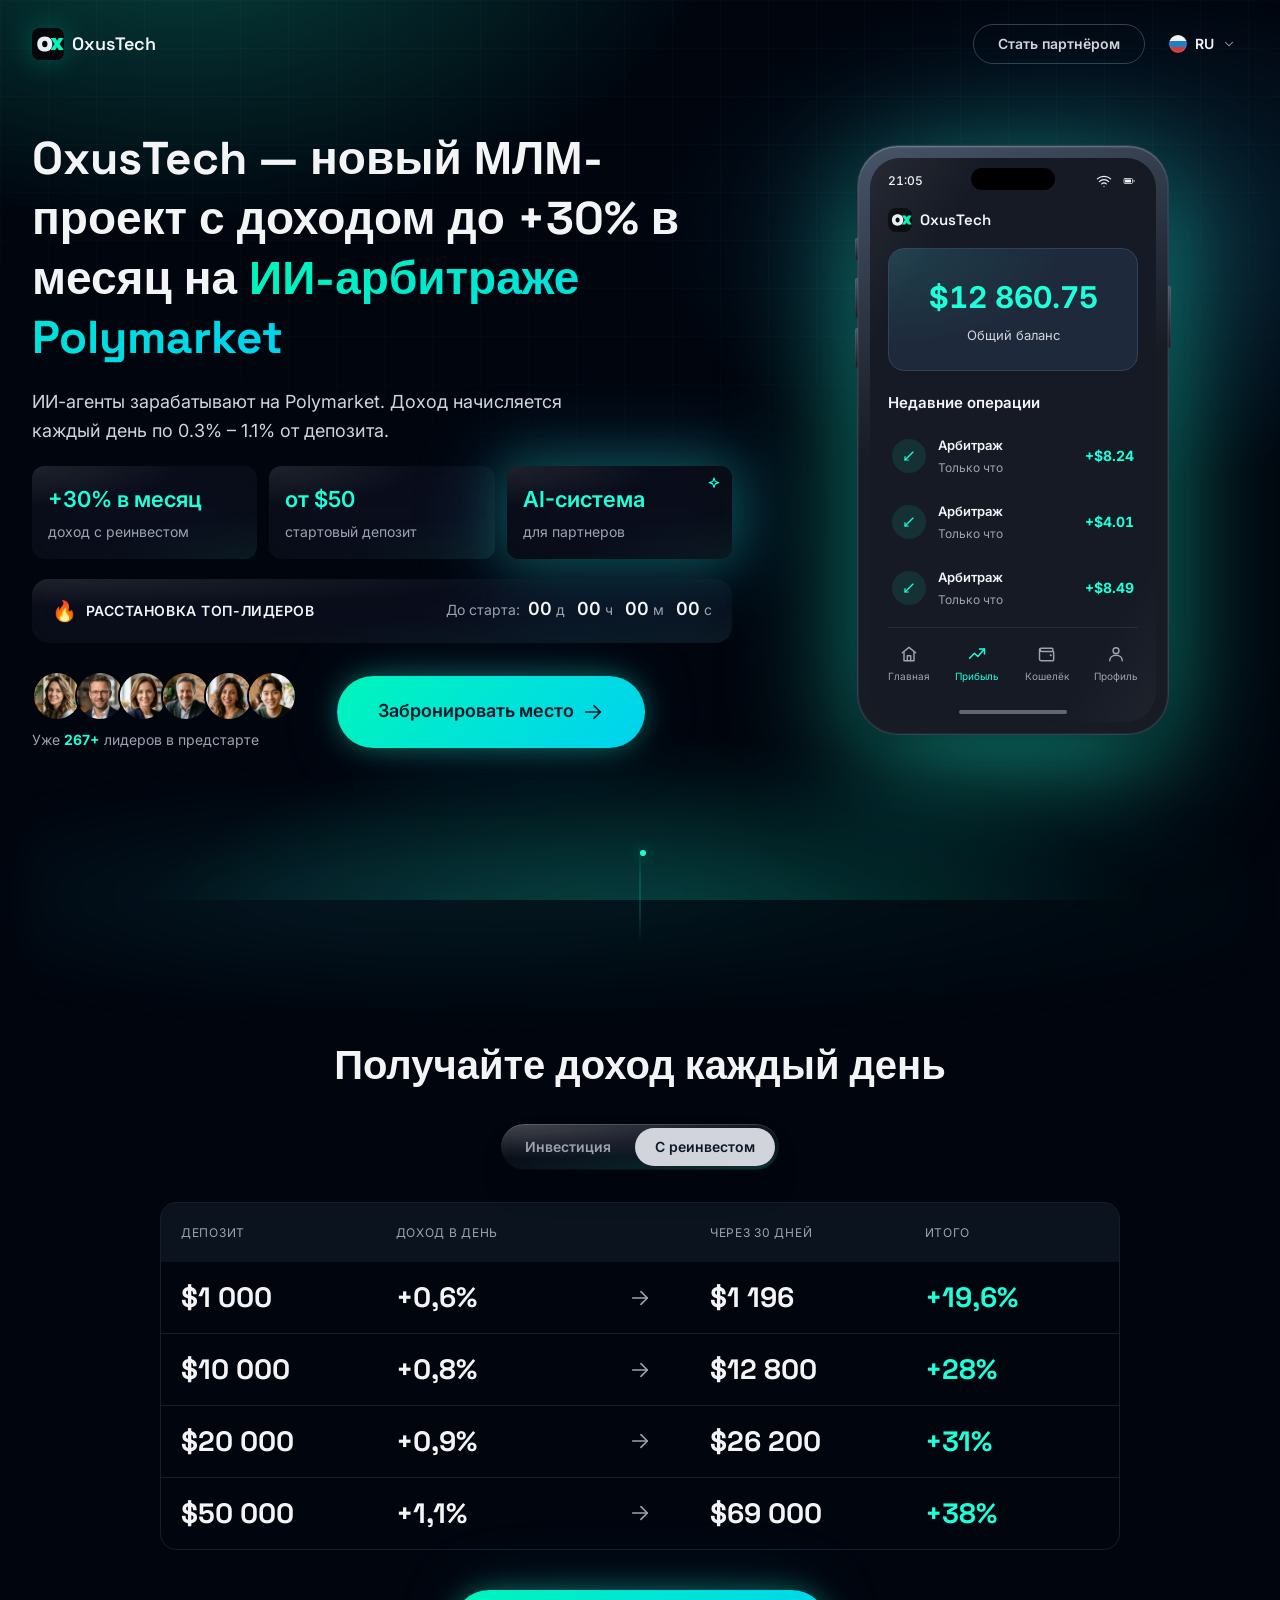
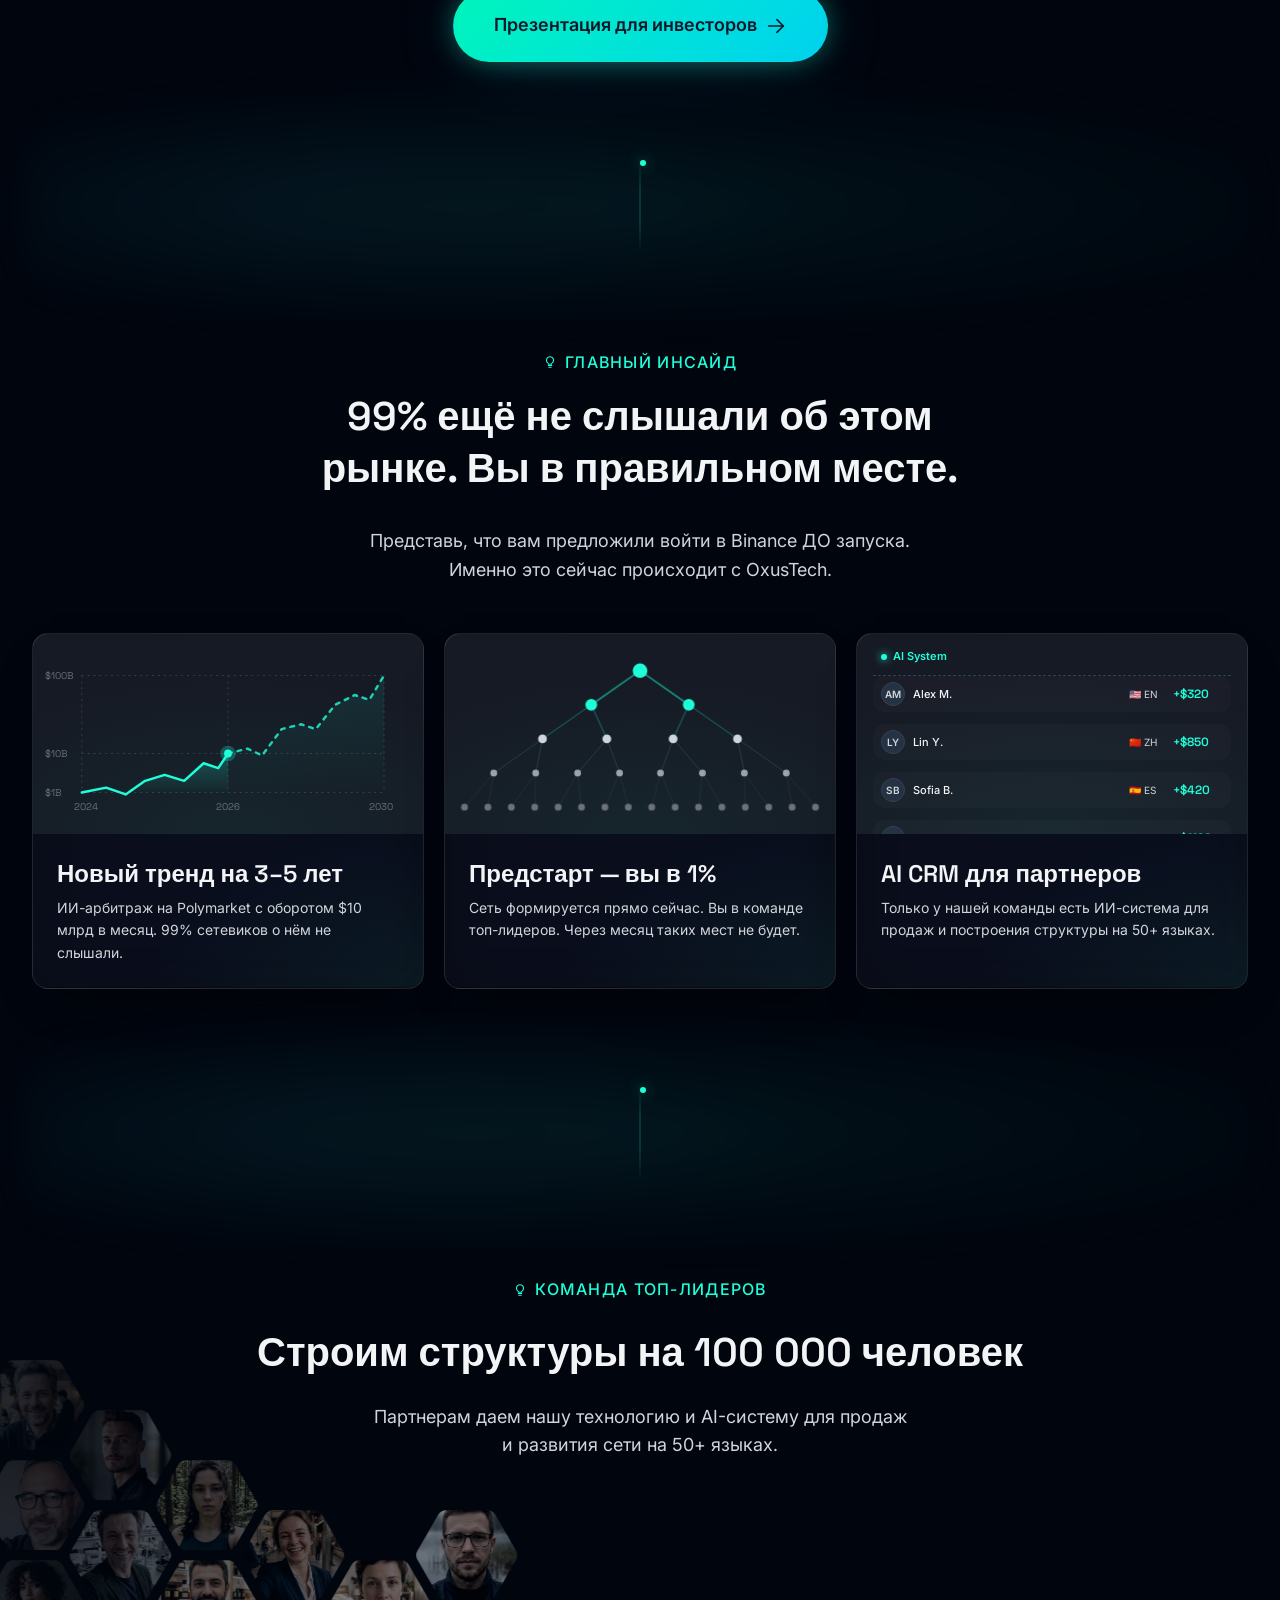
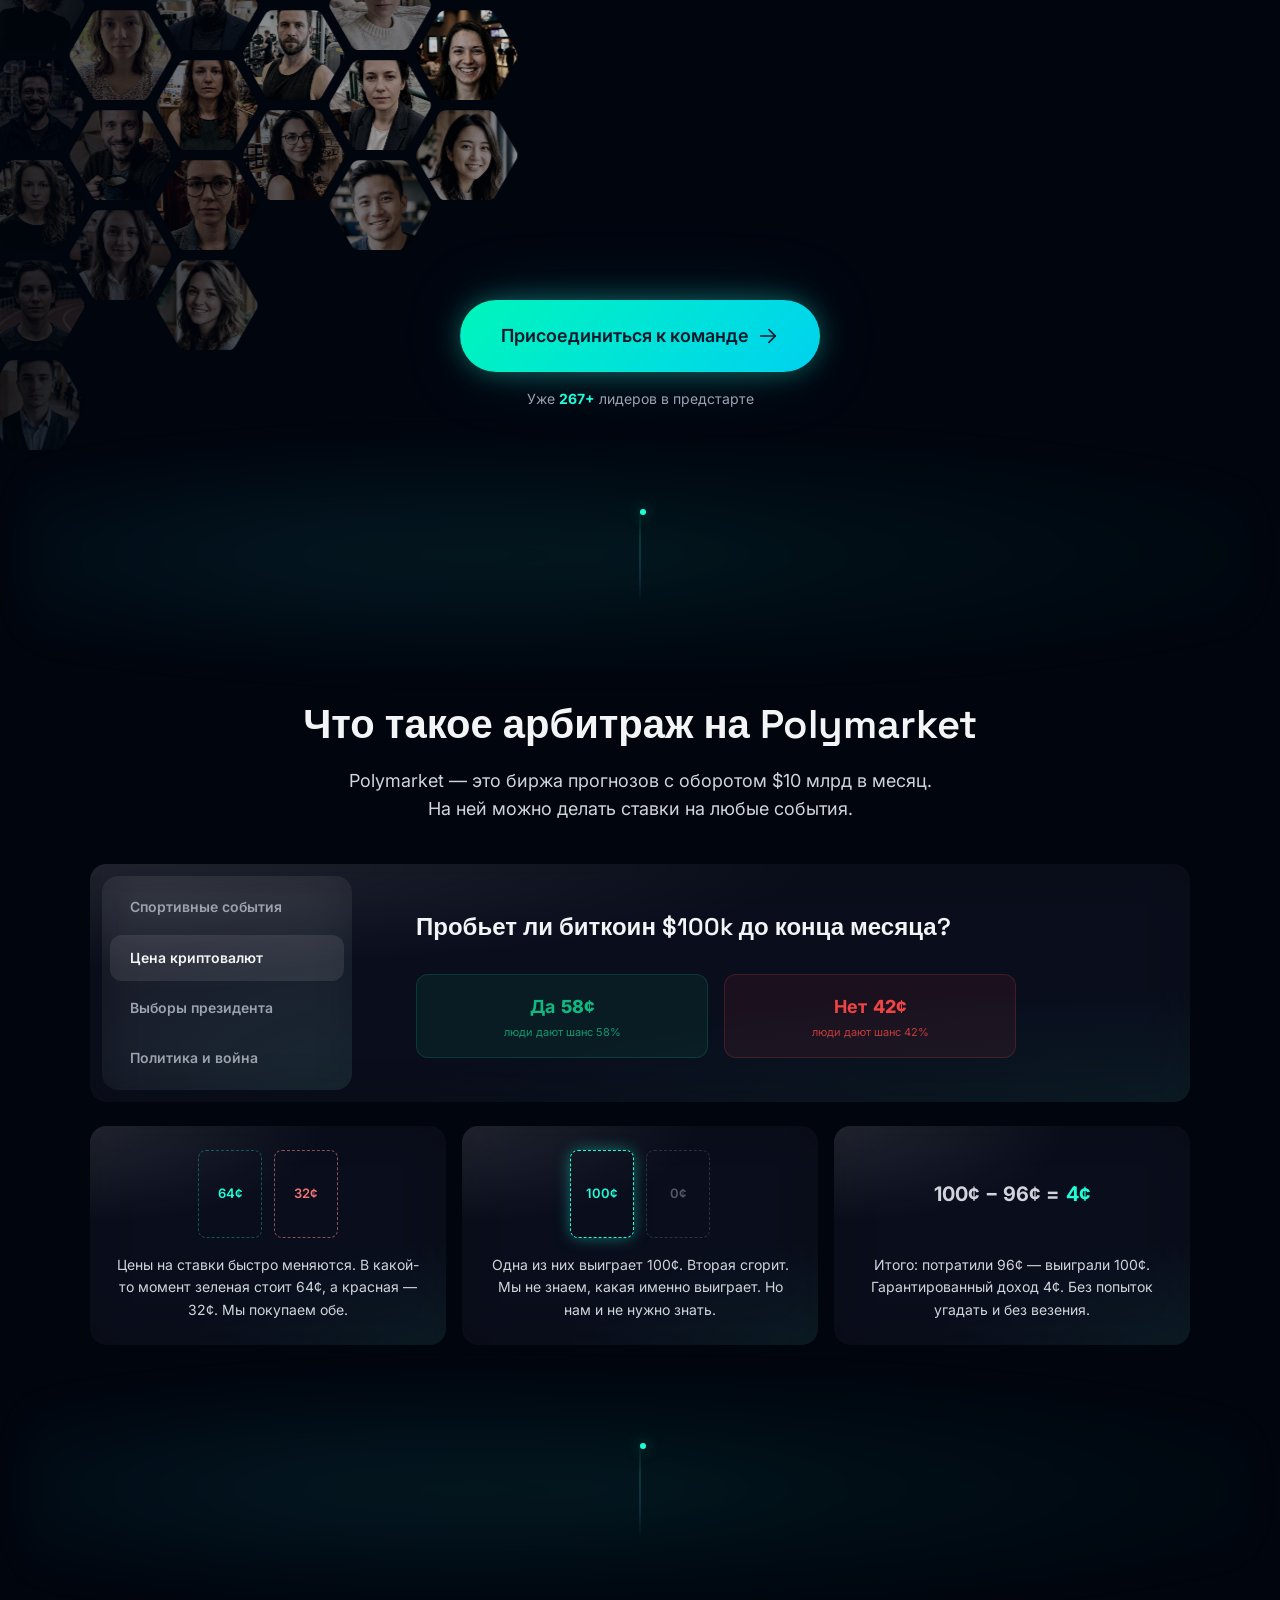
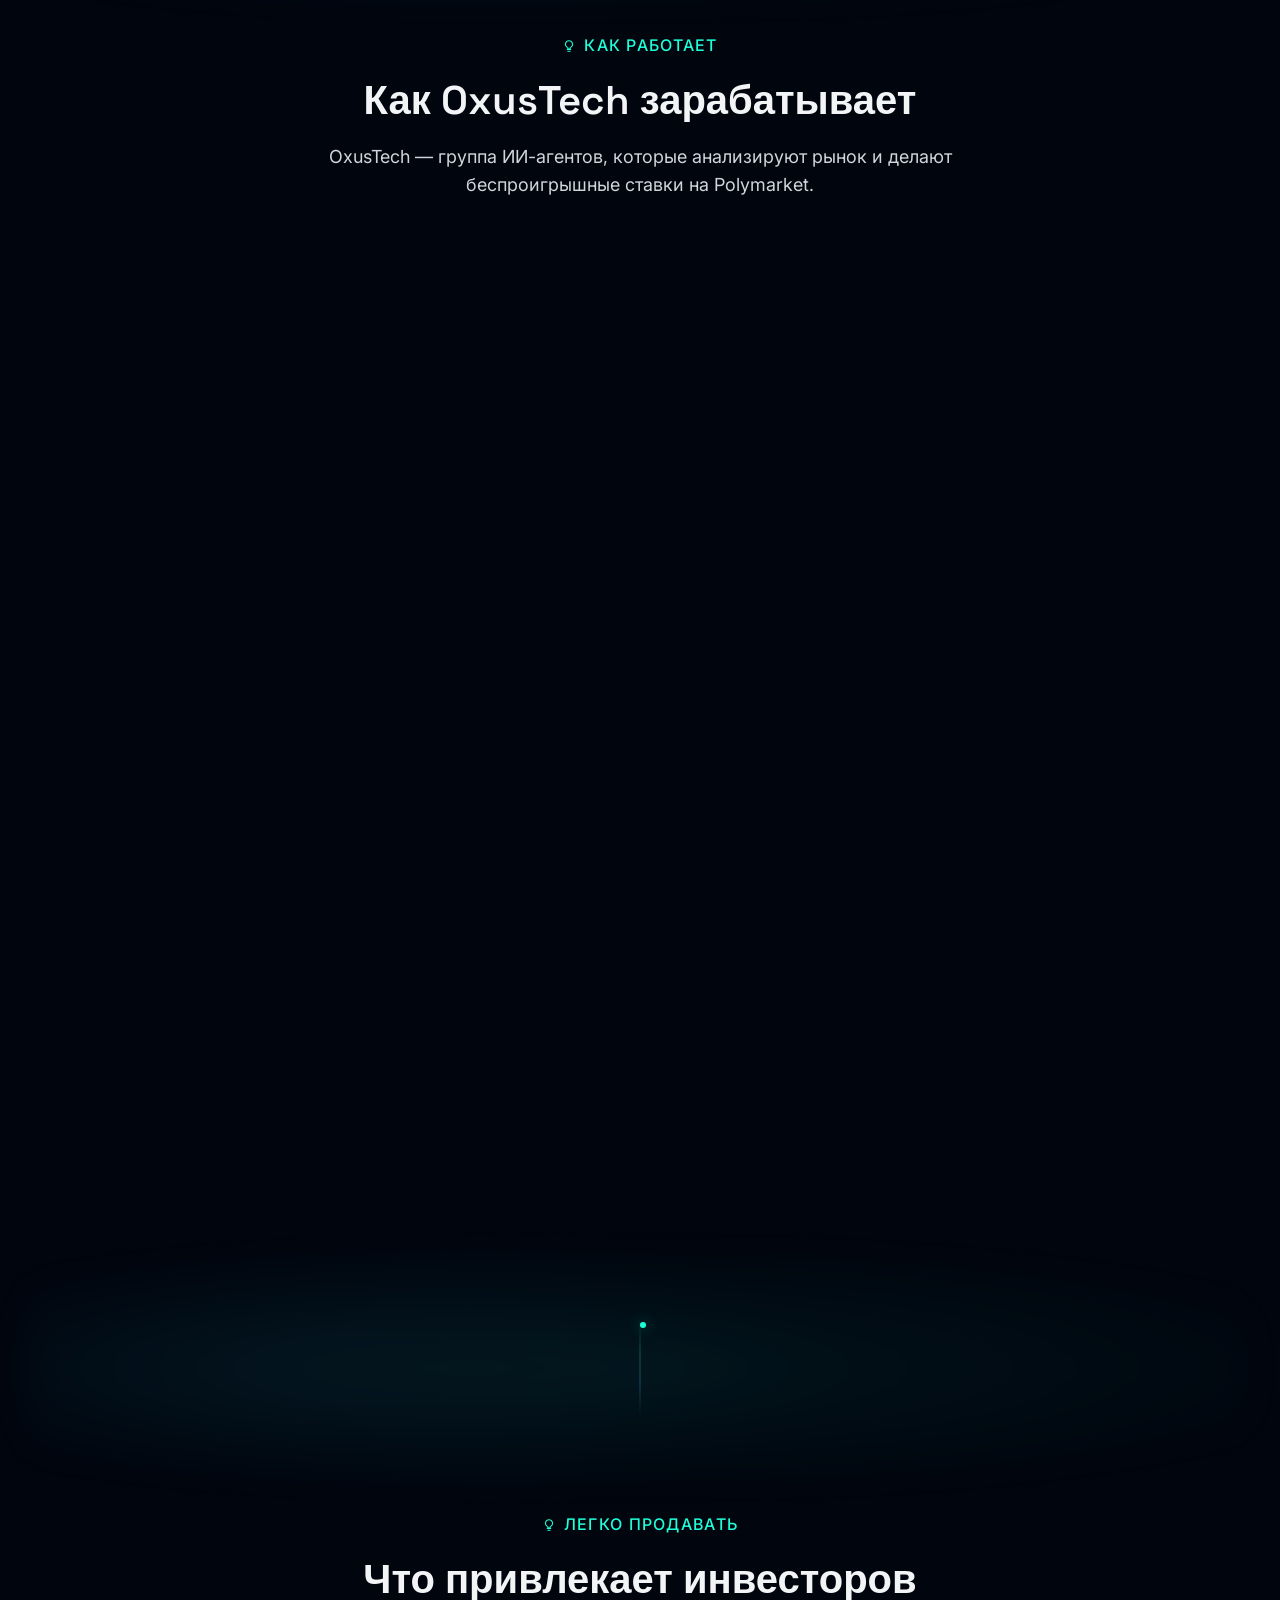
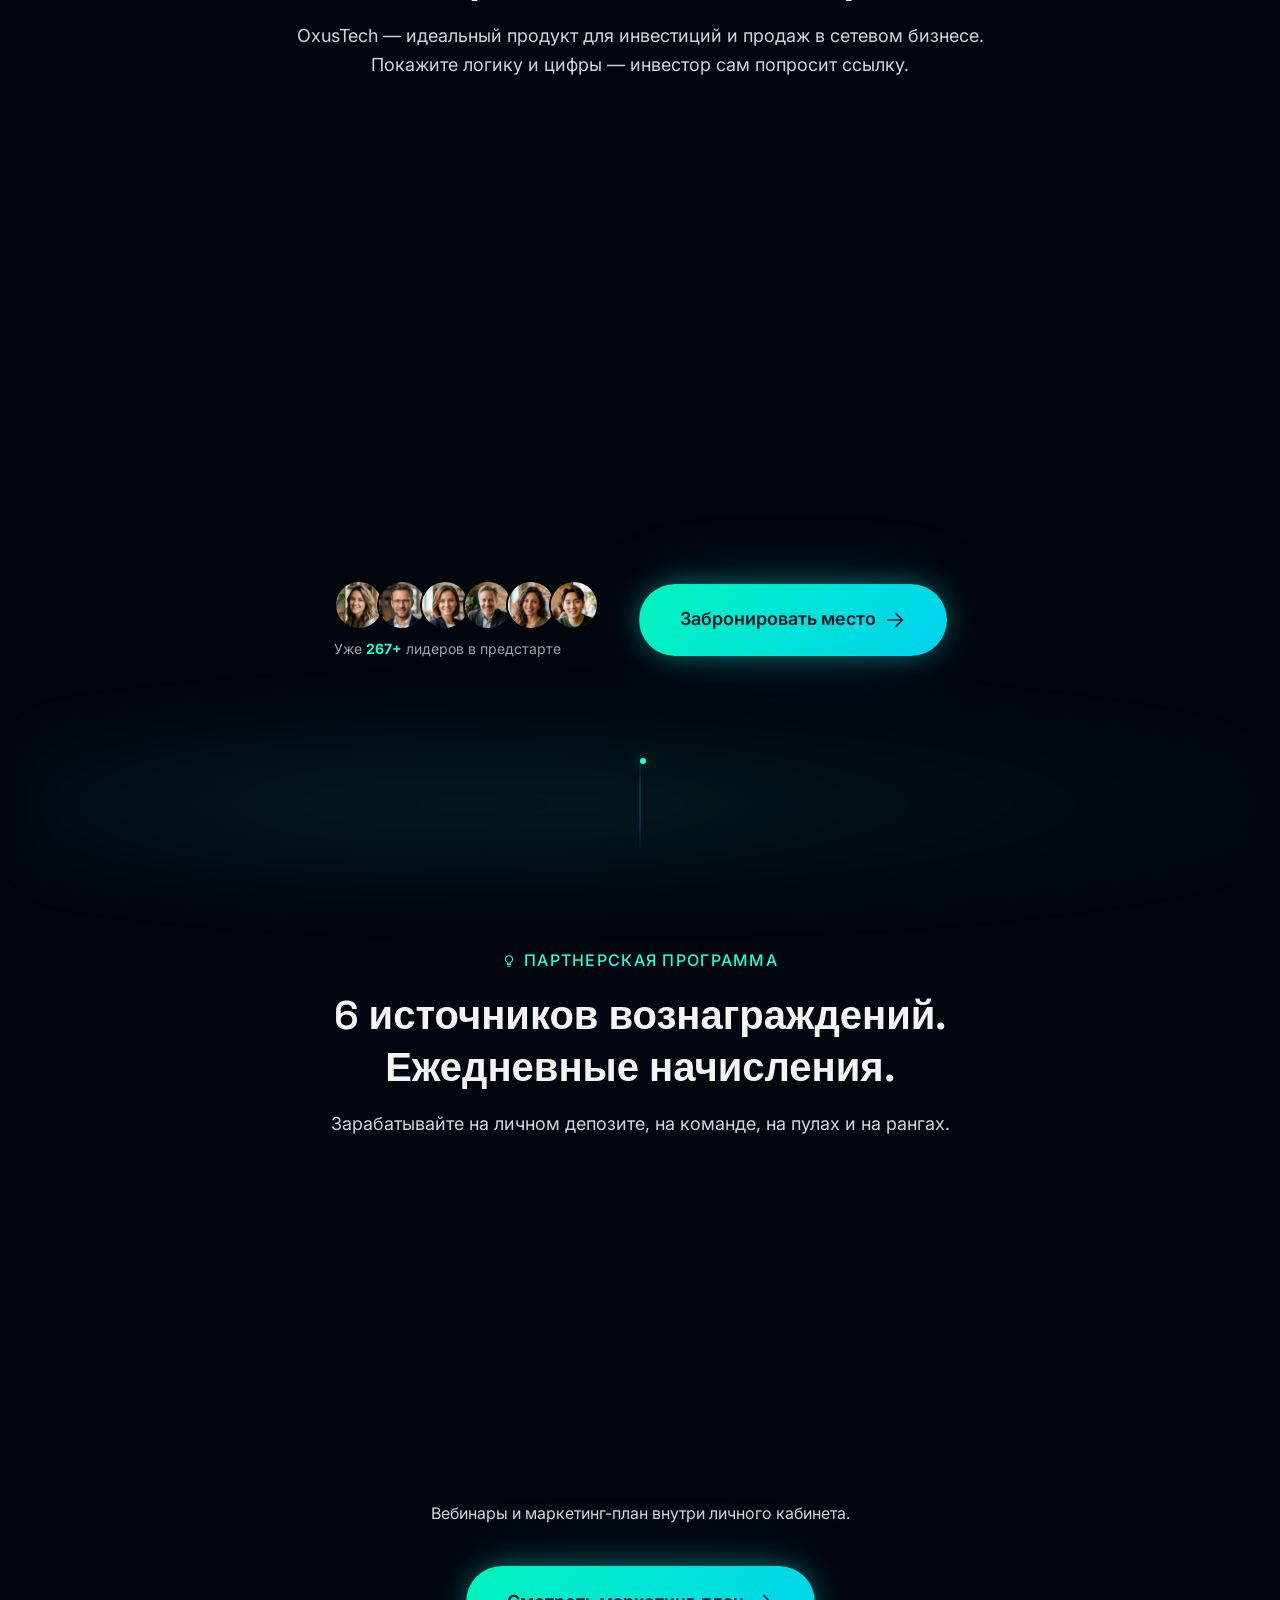
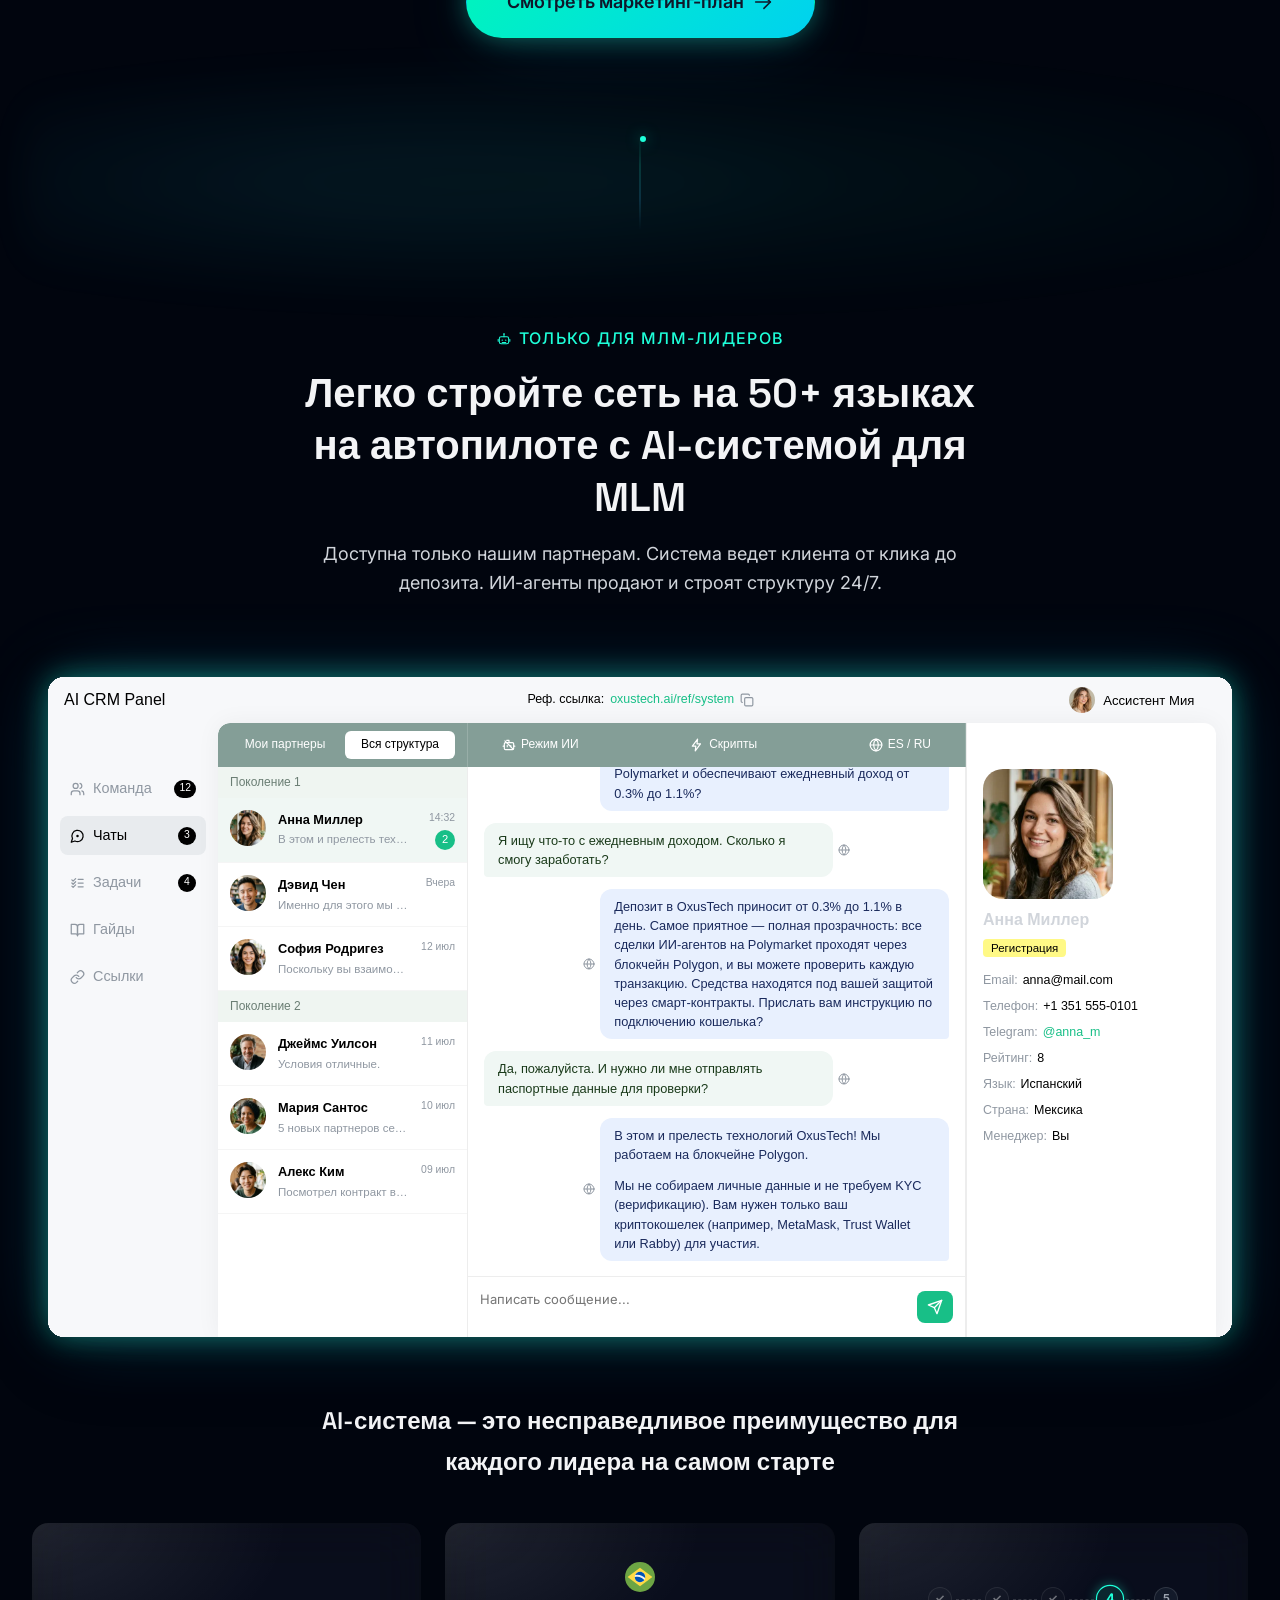
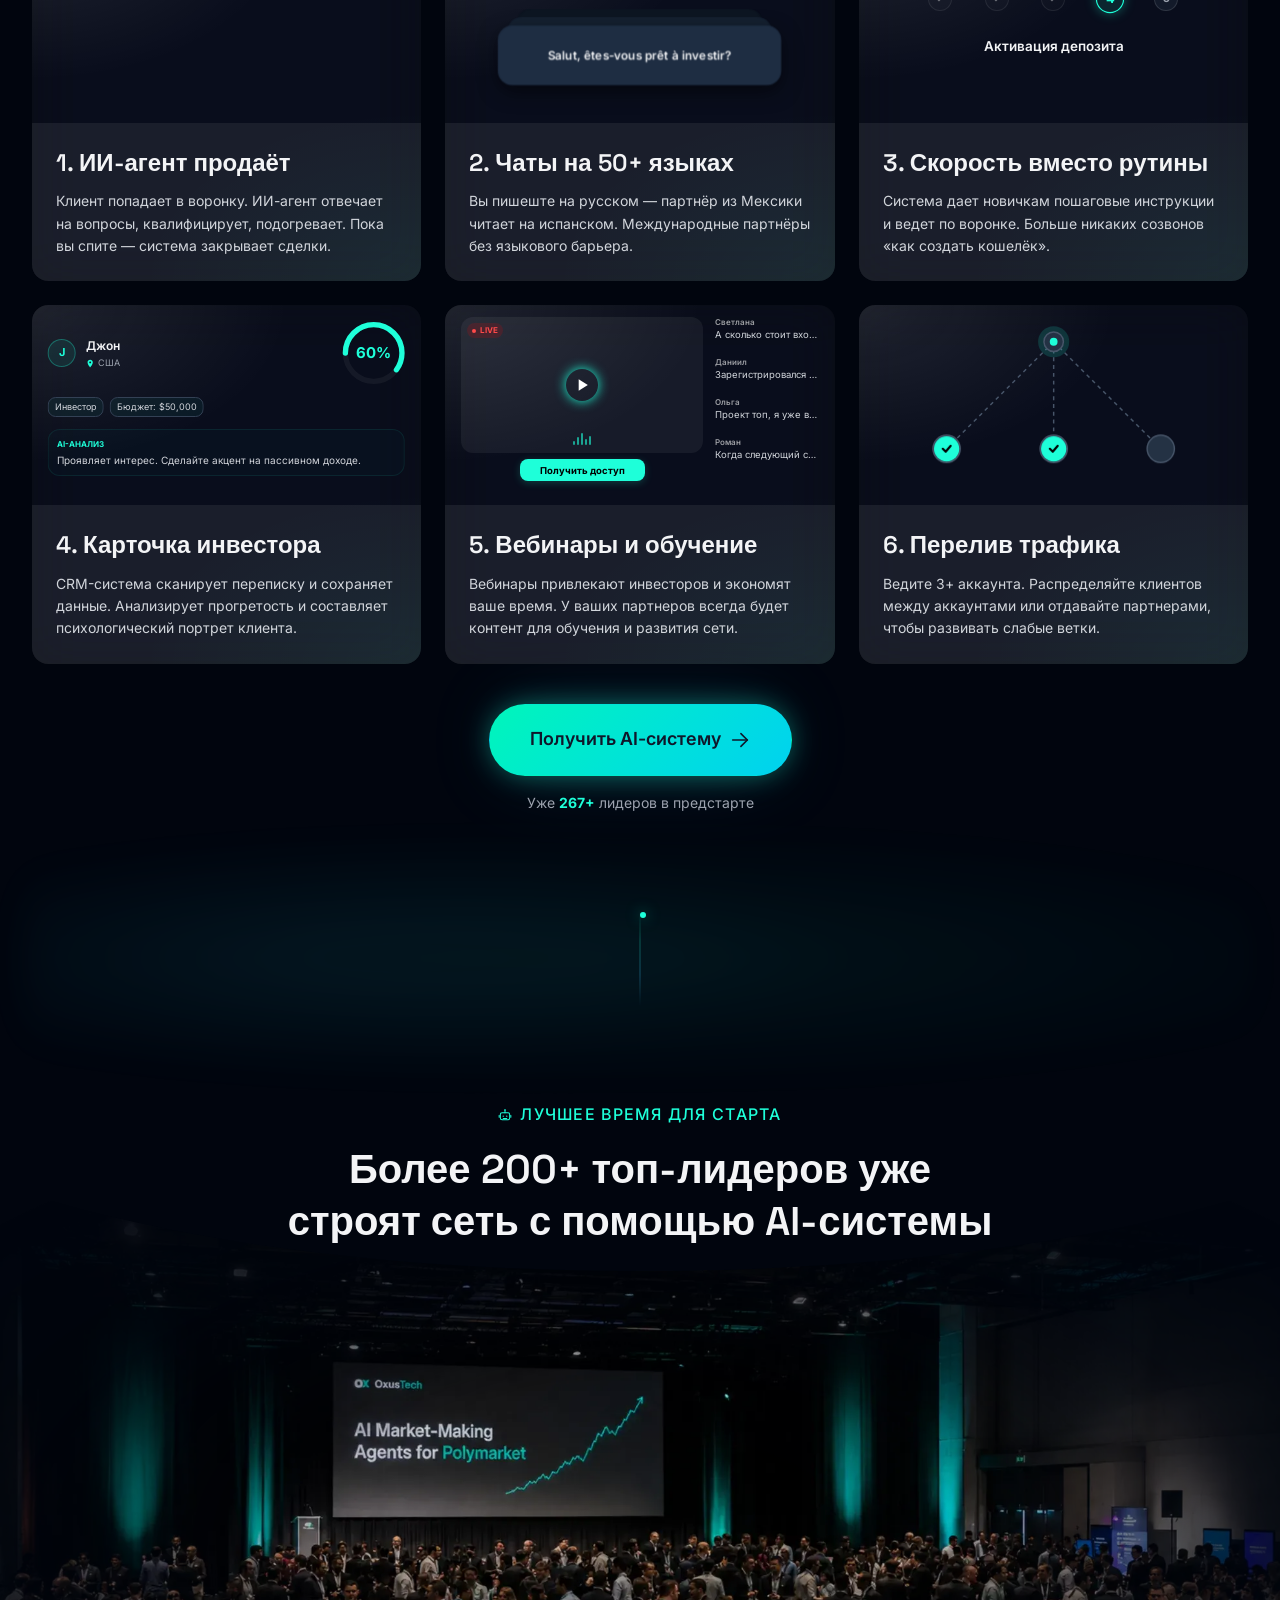
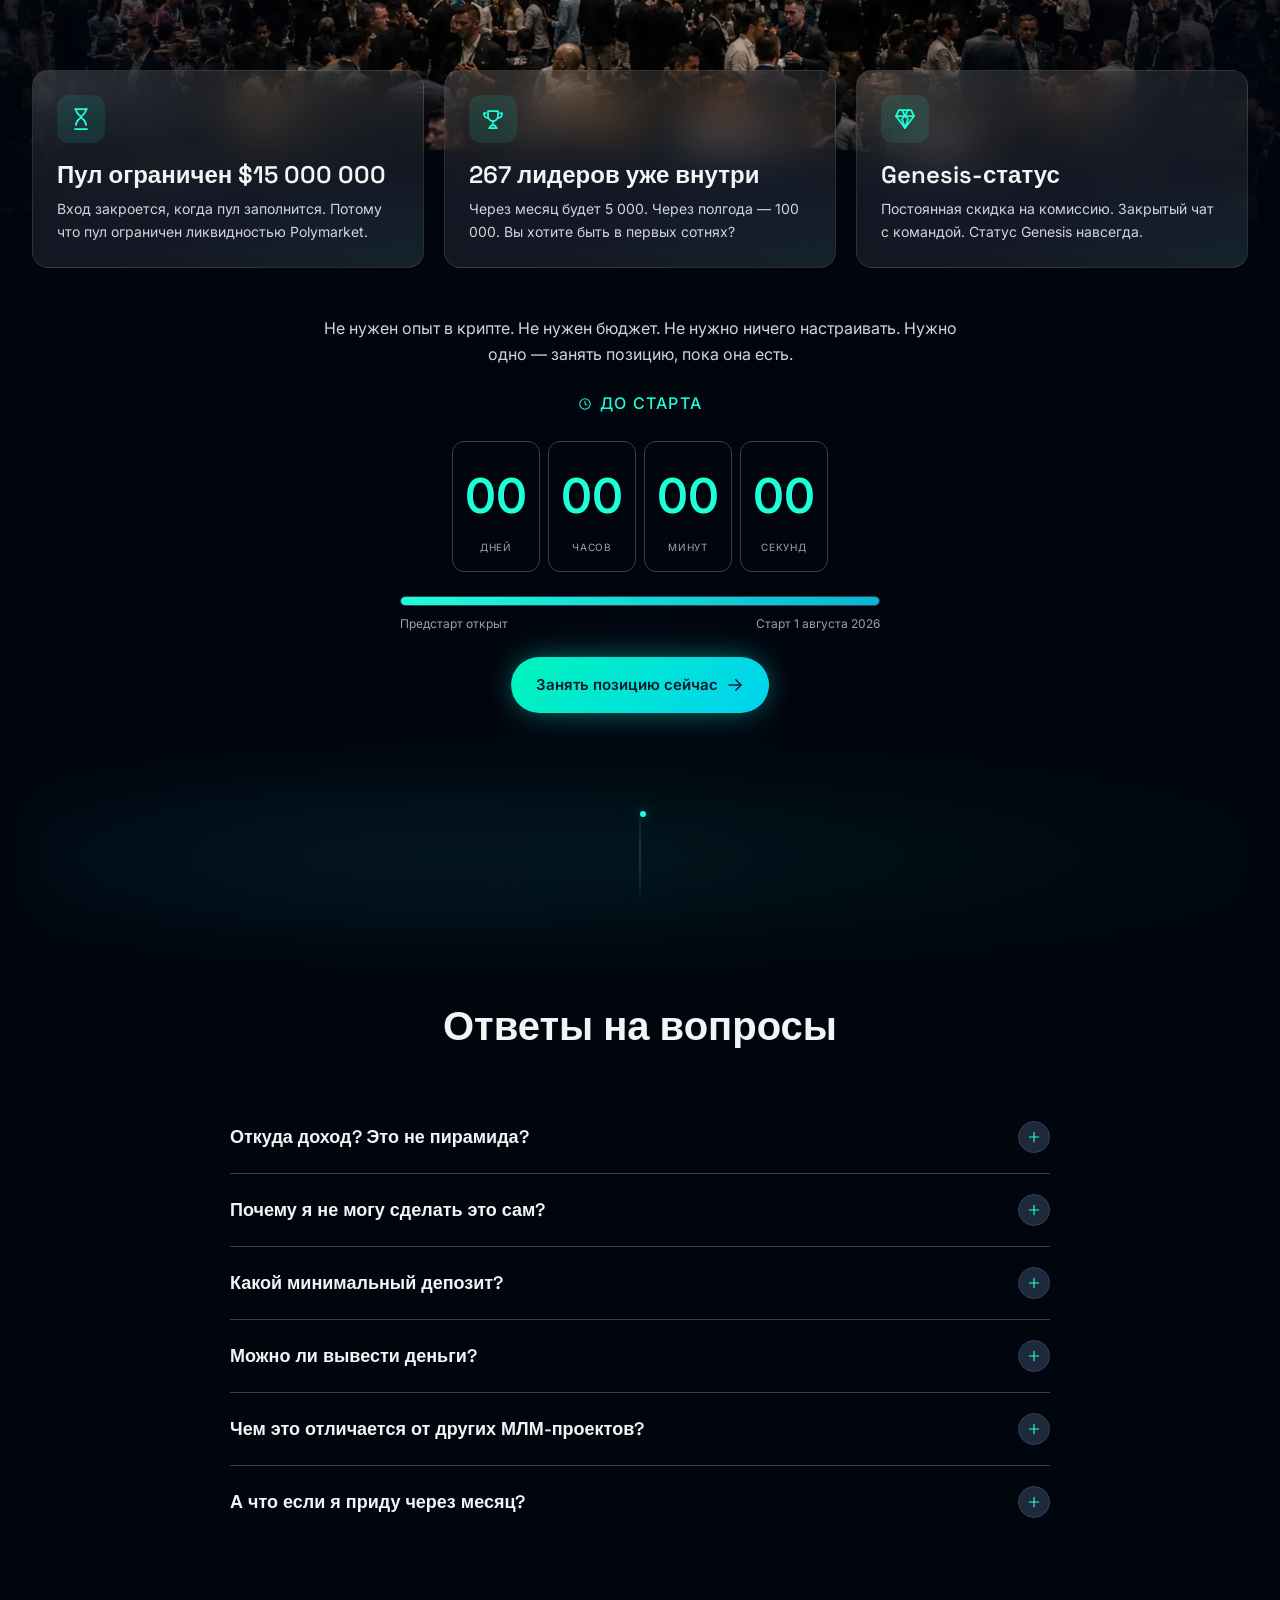
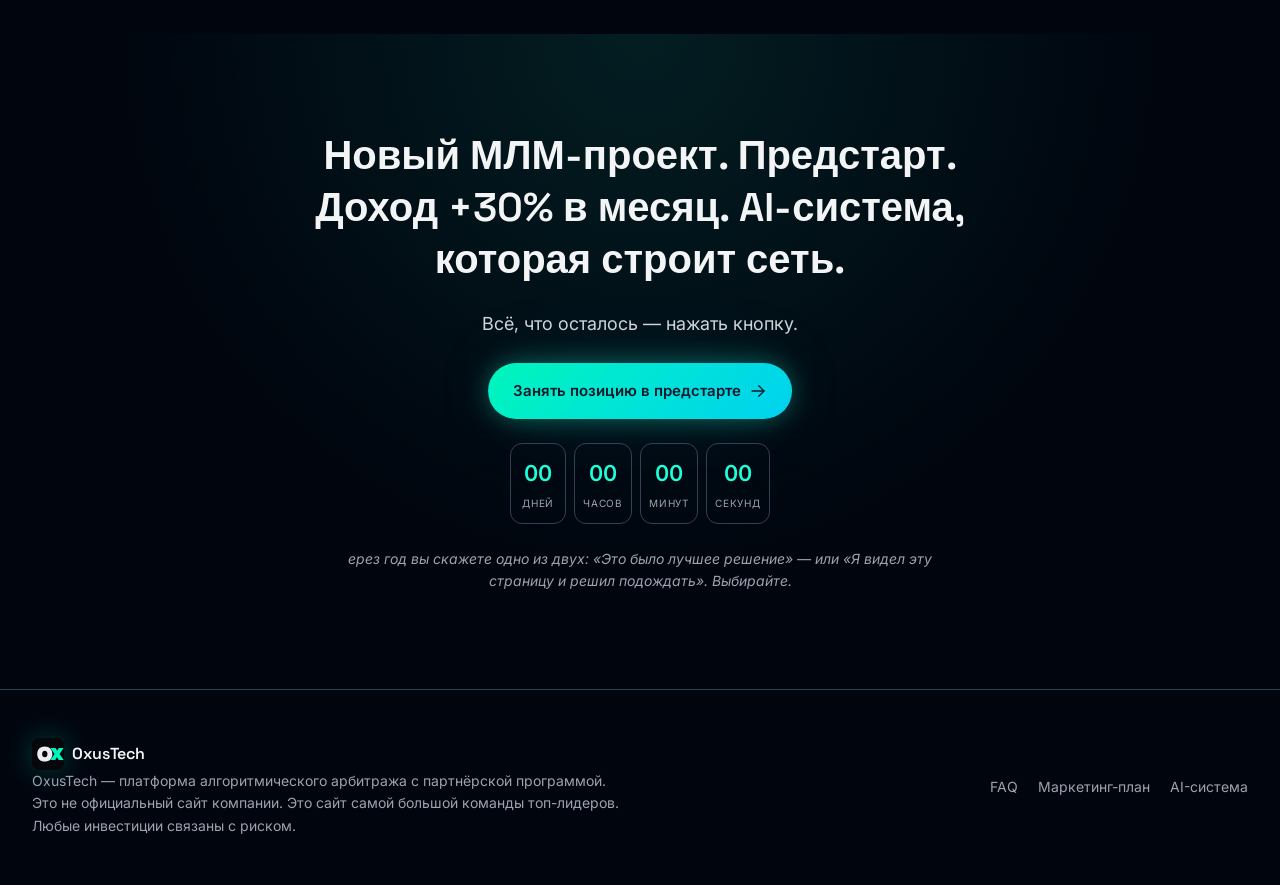
==== index.html @ 97fd1a59 "first commit" ====
<!doctype html>
<html lang="ru" data-theme="dark">

<head>
  <meta charset="UTF-8">
  <meta name="viewport" content="width=device-width, initial-scale=1, viewport-fit=cover">
  <title>OxusTech — предстарт ИИ-арбитража на Polymarket | доход до +30% в месяц</title>
  <meta name="description"
    content="OxusTech — МЛМ-проект на рынке ИИ-арбитража Polymarket. Автономные ИИ-агенты торгуют 24/7, шесть источников дохода, вход от $50, AI CRM для построения структуры. Предстарт — займи позицию первым.">
  <meta name="theme-color" content="#0F172A">
  <link rel="canonical" href="https://oxustech.ai/">

  <meta property="og:type" content="website">
  <meta property="og:site_name" content="OxusTech">
  <meta property="og:title" content="OxusTech — предстарт ИИ-арбитража на Polymarket">
  <meta property="og:description"
    content="Автономные ИИ-агенты зарабатывают на Polymarket 24/7. Шесть источников дохода. Вход от $50. AI CRM для построения структуры.">
  <meta property="og:url" content="https://oxustech.ai/">
  <meta property="og:image" content="https://oxustech.ai/assets/images/og-image.png">
  <meta name="twitter:card" content="summary_large_image">
  <meta name="twitter:title" content="OxusTech — предстарт ИИ-арбитража на Polymarket">
  <meta name="twitter:description"
    content="Автономные ИИ-агенты зарабатывают на Polymarket 24/7. Шесть источников дохода. Вход от $50.">

  <link rel="icon" type="image/svg+xml" href="assets/images/logo.svg">

  <link rel="preconnect" href="https://fonts.googleapis.com">
  <link rel="preconnect" href="https://fonts.gstatic.com" crossorigin>
  <link
    href="https://fonts.googleapis.com/css2?family=Space+Grotesk:wght@500;600;700&family=Inter:wght@400;500;600;700&display=swap"
    rel="stylesheet">

  <link rel="stylesheet" href="assets/css/reset.css">
  <link rel="stylesheet" href="assets/css/tokens.css">
  <link rel="stylesheet" href="assets/css/base.css">
  <link rel="stylesheet" href="assets/css/layout.css">
  <link rel="stylesheet" href="assets/css/components.css?v=12">
  <link rel="stylesheet" href="assets/css/sections.css">
  <link rel="stylesheet" href="assets/css/system-demo.css?v=1">

  <script type="application/ld+json">
{
  "@context": "https://schema.org",
  "@graph": [
    {
      "@type": "Organization",
      "@id": "https://oxustech.ai/#organization",
      "name": "OxusTech",
      "url": "https://oxustech.ai/",
      "logo": "https://oxustech.ai/assets/images/og-image.png",
      "description": "OxusTech — платформа ИИ-агентов для алгоритмического арбитража на рынке прогнозов Polymarket с партнёрской программой."
    },
    {
      "@type": "WebSite",
      "@id": "https://oxustech.ai/#website",
      "url": "https://oxustech.ai/",
      "name": "OxusTech",
      "publisher": { "@id": "https://oxustech.ai/#organization" },
      "inLanguage": "ru"
    },
    {
      "@type": "FAQPage",
      "mainEntity": [
        {
          "@type": "Question",
          "name": "Откуда доход? Это не пирамида?",
          "acceptedAnswer": {
            "@type": "Answer",
            "text": "Доход идёт с рынка, а не от притока участников. ИИ-агенты зарабатывают на арбитраже Polymarket: покупают оба исхода события по цене ниже $1 и фиксируют разницу. Каждая сделка — в блокчейне Polygon, можно проверить."
          }
        },
        {
          "@type": "Question",
          "name": "Почему я не могу сделать это сам?",
          "acceptedAnswer": {
            "@type": "Answer",
            "text": "Окно арбитража живёт 10–50 миллисекунд. OxusTech реагирует за 2–5 мс. Домашний ПК — за 150–300 мс. К моменту, когда твой компьютер отправит заявку — спред закрыт. Плюс инфраструктура стоит от $500/мес."
          }
        },
        {
          "@type": "Question",
          "name": "Какой минимальный депозит?",
          "acceptedAnswer": {
            "@type": "Answer",
            "text": "$50. Доход начисляется со следующего дня."
          }
        },
        {
          "@type": "Question",
          "name": "Можно ли вывести деньги?",
          "acceptedAnswer": {
            "@type": "Answer",
            "text": "Да, в любой момент. Минимум $10. Без блокировок. Обработка — до 72 часов. Комиссия — 3%."
          }
        },
        {
          "@type": "Question",
          "name": "Чем это отличается от других МЛМ-проектов?",
          "acceptedAnswer": {
            "@type": "Answer",
            "text": "Три вещи: принципиально новый рынок — ИИ-арбитраж, а не БАДы и токены; продукт понятен за 3 минуты — ты показываешь факты, а не «мечту»; AI CRM для автоматического построения структуры — ни у кого больше этого нет."
          }
        },
        {
          "@type": "Question",
          "name": "А что если я приду через месяц?",
          "acceptedAnswer": {
            "@type": "Answer",
            "text": "Позиция в структуре закрепляется один раз. Genesis-статус — только в предстарте. Пул — $15M. Кто пришёл позже — стоит ниже."
          }
        }
      ]
    }
  ]
}
</script>
</head>

<body class="no-js">
  <svg xmlns="http://www.w3.org/2000/svg" class="icon-sprite">
    <defs>
      <symbol id="icon-fire" viewBox="0 0 24 24" fill="none" stroke="currentColor" stroke-width="1.75"
        stroke-linecap="round" stroke-linejoin="round">
        <path d="M12 2c1 3-2 4-2 7a4 4 0 0 0 8 0c0-1-.5-2-1-3 2 1 3 3.5 3 6a6 6 0 1 1-12 0c0-4 2-6 4-10z" />
      </symbol>
      <symbol id="icon-target" viewBox="0 0 24 24" fill="none" stroke="currentColor" stroke-width="1.75"
        stroke-linecap="round" stroke-linejoin="round">
        <circle cx="12" cy="12" r="9" />
        <circle cx="12" cy="12" r="5" />
        <circle cx="12" cy="12" r="1" />
      </symbol>
      <symbol id="icon-robot" viewBox="0 0 24 24" fill="none" stroke="currentColor" stroke-width="1.75"
        stroke-linecap="round" stroke-linejoin="round">
        <rect x="4" y="8" width="16" height="12" rx="3" />
        <path d="M12 8V4" />
        <circle cx="12" cy="3" r="1.2" fill="currentColor" stroke="none" />
        <circle cx="9" cy="14" r="1.2" fill="currentColor" stroke="none" />
        <circle cx="15" cy="14" r="1.2" fill="currentColor" stroke="none" />
        <path d="M9 18h6" />
        <path d="M2 13v3" />
        <path d="M22 13v3" />
      </symbol>
      <symbol id="icon-clock" viewBox="0 0 24 24" fill="none" stroke="currentColor" stroke-width="1.75"
        stroke-linecap="round" stroke-linejoin="round">
        <circle cx="12" cy="12" r="9" />
        <path d="M12 7v5l3.5 2" />
      </symbol>
      <symbol id="icon-users" viewBox="0 0 24 24" fill="none" stroke="currentColor" stroke-width="1.75"
        stroke-linecap="round" stroke-linejoin="round">
        <circle cx="9" cy="8" r="3.2" />
        <path d="M2.5 20c0-3.6 2.9-6 6.5-6s6.5 2.4 6.5 6" />
        <path d="M16.5 4.3a3.2 3.2 0 0 1 0 6.2" />
        <path d="M18.5 14.3c2.4.5 3.9 2.4 3.9 5.7" />
      </symbol>
      <symbol id="icon-ticket" viewBox="0 0 24 24" fill="none" stroke="currentColor" stroke-width="1.75"
        stroke-linecap="round" stroke-linejoin="round">
        <path
          d="M3 8a2 2 0 0 1 2-2h14a2 2 0 0 1 2 2v1.5a1.7 1.7 0 0 0 0 3.4V17a2 2 0 0 1-2 2H5a2 2 0 0 1-2-2v-4.1a1.7 1.7 0 0 0 0-3.4V8z" />
        <path d="M13 6v12" stroke-dasharray="2.5 2.5" />
      </symbol>
      <symbol id="icon-check-circle" viewBox="0 0 24 24" fill="none" stroke="currentColor" stroke-width="1.75"
        stroke-linecap="round" stroke-linejoin="round">
        <circle cx="12" cy="12" r="9" />
        <path d="M8.5 12.5l2.3 2.3L15.5 9.5" />
      </symbol>
      <symbol id="icon-x-circle" viewBox="0 0 24 24" fill="none" stroke="currentColor" stroke-width="1.75"
        stroke-linecap="round" stroke-linejoin="round">
        <circle cx="12" cy="12" r="9" />
        <path d="M9.5 9.5l5 5M14.5 9.5l-5 5" />
      </symbol>
      <symbol id="icon-sparkle" viewBox="0 0 24 24" fill="none" stroke="currentColor" stroke-width="1.75"
        stroke-linecap="round" stroke-linejoin="round">
        <path d="M12 3l1.8 5.2L19 10l-5.2 1.8L12 17l-1.8-5.2L5 10l5.2-1.8L12 3z" />
      </symbol>
      <symbol id="icon-flag" viewBox="0 0 24 24" fill="none" stroke="currentColor" stroke-width="1.75"
        stroke-linecap="round" stroke-linejoin="round">
        <path d="M5 21V4" />
        <path d="M5 5h13l-3 4 3 4H5" />
      </symbol>
      <symbol id="icon-trend-up" viewBox="0 0 24 24" fill="none" stroke="currentColor" stroke-width="1.75"
        stroke-linecap="round" stroke-linejoin="round">
        <path d="M3 17l6-6 4 4 8-9" />
        <path d="M15 6h6v6" />
      </symbol>
      <symbol id="icon-dollar" viewBox="0 0 24 24" fill="none" stroke="currentColor" stroke-width="1.75"
        stroke-linecap="round" stroke-linejoin="round">
        <line x1="12" y1="1" x2="12" y2="23" />
        <path d="M17 5H9.5a3.5 3.5 0 0 0 0 7h5a3.5 3.5 0 0 1 0 7H6" />
      </symbol>
      <symbol id="icon-unlock" viewBox="0 0 24 24" fill="none" stroke="currentColor" stroke-width="1.75"
        stroke-linecap="round" stroke-linejoin="round">
        <rect x="4" y="11" width="16" height="10" rx="2" />
        <path d="M8 11V7a4 4 0 0 1 7.5-2" />
      </symbol>
      <symbol id="icon-refresh" viewBox="0 0 24 24" fill="none" stroke="currentColor" stroke-width="1.75"
        stroke-linecap="round" stroke-linejoin="round">
        <path d="M4 12a8 8 0 0 1 14.5-4.7M20 12a8 8 0 0 1-14.5 4.7" />
        <path d="M18 3v4.5h-4.5" />
        <path d="M6 21v-4.5h4.5" />
      </symbol>
      <symbol id="icon-bank" viewBox="0 0 24 24" fill="none" stroke="currentColor" stroke-width="1.75"
        stroke-linecap="round" stroke-linejoin="round">
        <path d="M3 10l9-6 9 6" />
        <path d="M5 10v9M10 10v9M14 10v9M19 10v9" />
        <path d="M3 19h18" />
      </symbol>
      <symbol id="icon-link" viewBox="0 0 24 24" fill="none" stroke="currentColor" stroke-width="1.75"
        stroke-linecap="round" stroke-linejoin="round">
        <path d="M9.5 14.5l5-5" />
        <path d="M11 6.5l1-1a3.5 3.5 0 0 1 5 5l-1 1" />
        <path d="M13 17.5l-1 1a3.5 3.5 0 0 1-5-5l1-1" />
      </symbol>
      <symbol id="icon-building" viewBox="0 0 24 24" fill="none" stroke="currentColor" stroke-width="1.75"
        stroke-linecap="round" stroke-linejoin="round">
        <rect x="4" y="3" width="10" height="18" />
        <rect x="14" y="9" width="6" height="12" />
        <path d="M7 7h1M11 7h1M7 11h1M11 11h1M7 15h1M11 15h1" />
      </symbol>
      <symbol id="icon-rocket" viewBox="0 0 24 24" fill="none" stroke="currentColor" stroke-width="1.75"
        stroke-linecap="round" stroke-linejoin="round">
        <path d="M12 2c3 1 5.5 4 5.5 8.5-2 1-4 1-5.5 3-1.5-2-3.5-2-5.5-3C6.5 6 9 3 12 2z" />
        <path d="M9 15l-3 3 1.2-4.2" />
        <path d="M15 15l3 3-1.2-4.2" />
        <circle cx="12" cy="9" r="1.4" fill="currentColor" stroke="none" />
      </symbol>
      <symbol id="icon-globe" viewBox="0 0 24 24" fill="none" stroke="currentColor" stroke-width="1.75"
        stroke-linecap="round" stroke-linejoin="round">
        <circle cx="12" cy="12" r="9" />
        <path d="M3 12h18" />
        <path d="M12 3c2.6 2.5 4 5.6 4 9s-1.4 6.5-4 9c-2.6-2.5-4-5.6-4-9s1.4-6.5 4-9z" />
      </symbol>
      <symbol id="icon-zap" viewBox="0 0 24 24" fill="none" stroke="currentColor" stroke-width="1.75"
        stroke-linecap="round" stroke-linejoin="round">
        <path d="M13 2 4 14h6l-1 8 9-12h-6l1-8z" />
      </symbol>
      <symbol id="icon-search" viewBox="0 0 24 24" fill="none" stroke="currentColor" stroke-width="1.75"
        stroke-linecap="round" stroke-linejoin="round">
        <circle cx="11" cy="11" r="7" />
        <path d="M21 21l-4.35-4.35" />
      </symbol>
      <symbol id="icon-clipboard" viewBox="0 0 24 24" fill="none" stroke="currentColor" stroke-width="1.75"
        stroke-linecap="round" stroke-linejoin="round">
        <rect x="6" y="4" width="12" height="17" rx="2" />
        <path d="M9 4V3a1 1 0 0 1 1-1h4a1 1 0 0 1 1 1v1" />
        <path d="M9 11h6M9 15h6" />
      </symbol>
      <symbol id="icon-gem" viewBox="0 0 24 24" fill="none" stroke="currentColor" stroke-width="1.75"
        stroke-linecap="round" stroke-linejoin="round">
        <path d="M6 3h12l3 6-9 12L3 9z" />
        <path d="M3 9h18" />
        <path d="M9 3l3 6 3-6" />
        <path d="M12 9l-3 3 3 9 3-9-3-3z" />
      </symbol>
      <symbol id="icon-hourglass" viewBox="0 0 24 24" fill="none" stroke="currentColor" stroke-width="1.75"
        stroke-linecap="round" stroke-linejoin="round">
        <path d="M6 2h12" />
        <path d="M6 22h12" />
        <path d="M7 2c0 5 4 6 5 8-1 2-5 3-5 8" />
        <path d="M17 2c0 5-4 6-5 8 1 2 5 3 5 8" />
      </symbol>
      <symbol id="icon-trophy" viewBox="0 0 24 24" fill="none" stroke="currentColor" stroke-width="1.75"
        stroke-linecap="round" stroke-linejoin="round">
        <path d="M7 4h10v5a5 5 0 0 1-10 0V4z" />
        <path d="M5 6H3v1a4 4 0 0 0 4 4" />
        <path d="M19 6h2v1a4 4 0 0 1-4 4" />
        <path d="M12 14v3" />
        <path d="M8 21h8" />
        <path d="M9 21c0-2 1.3-3 3-3s3 1 3 3" />
      </symbol>
      <symbol id="icon-arrow-right" viewBox="0 0 24 24" fill="none" stroke="currentColor" stroke-width="1.75"
        stroke-linecap="round" stroke-linejoin="round">
        <path d="M4 12h16" />
        <path d="M13 5l7 7-7 7" />
      </symbol>
      <symbol id="icon-plus" viewBox="0 0 24 24" fill="none" stroke="currentColor" stroke-width="1.75"
        stroke-linecap="round" stroke-linejoin="round">
        <path d="M12 5v14M5 12h14" />
      </symbol>
      <symbol id="icon-mail" viewBox="0 0 24 24" fill="none" stroke="currentColor" stroke-width="1.75"
        stroke-linecap="round" stroke-linejoin="round">
        <rect x="3" y="5" width="18" height="14" rx="2" />
        <path d="M4 6.5l8 6 8-6" />
      </symbol>
      <symbol id="icon-google" viewBox="0 0 24 24">
        <path fill="#4285F4"
          d="M22.5 12.2c0-.8-.1-1.5-.2-2.2H12v4.3h5.9c-.3 1.4-1 2.5-2.2 3.3v2.7h3.6c2.1-1.9 3.2-4.8 3.2-8.1z" />
        <path fill="#34A853"
          d="M12 23c3 0 5.4-1 7.3-2.7l-3.6-2.7c-1 .7-2.2 1.1-3.7 1.1-2.8 0-5.2-1.9-6-4.5H2.3v2.8A11 11 0 0 0 12 23z" />
        <path fill="#FBBC05" d="M6 14.2a6.6 6.6 0 0 1 0-4.4V7H2.3a11 11 0 0 0 0 10l3.7-2.8z" />
        <path fill="#EA4335"
          d="M12 5.4c1.6 0 3.1.6 4.3 1.6l3.2-3.2C17.4 1.9 15 1 12 1a11 11 0 0 0-9.7 6l3.7 2.8c.8-2.6 3.2-4.4 6-4.4z" />
      </symbol>
      <symbol id="icon-telegram" viewBox="0 0 24 24" fill="none">
        <circle cx="12" cy="12" r="10" fill="#29A9EA" />
        <path fill="#fff"
          d="M6.6 12l10-4c.5-.2 1 .2.8.9l-1.7 8.2c-.1.6-.5.7-1 .4l-2.8-2.1-1.4 1.3c-.1.1-.3.2-.5.2l.2-2.8 5.1-4.6c.2-.2 0-.3-.3-.1l-6.3 4-2.7-.8c-.6-.2-.6-.6.1-.9z" />
      </symbol>
      <symbol id="icon-sun" viewBox="0 0 24 24" fill="none" stroke="currentColor" stroke-width="1.75"
        stroke-linecap="round" stroke-linejoin="round">
        <circle cx="12" cy="12" r="4.5" />
        <path d="M12 2v2M12 20v2M4.2 4.2l1.4 1.4M18.4 18.4l1.4 1.4M2 12h2M20 12h2M4.2 19.8l1.4-1.4M18.4 5.6l1.4-1.4" />
      </symbol>
      <symbol id="icon-moon" viewBox="0 0 24 24" fill="none" stroke="currentColor" stroke-width="1.75"
        stroke-linecap="round" stroke-linejoin="round">
        <path d="M20 14.5A8.5 8.5 0 1 1 9.5 4a7 7 0 0 0 10.5 10.5z" />
      </symbol>
      <symbol id="icon-download" viewBox="0 0 24 24" fill="none" stroke="currentColor" stroke-width="1.75"
        stroke-linecap="round" stroke-linejoin="round">
        <path d="M12 3v12" />
        <path d="M7 10l5 5 5-5" />
        <path d="M5 21h14" />
      </symbol>
      <symbol id="icon-upload" viewBox="0 0 24 24" fill="none" stroke="currentColor" stroke-width="1.75"
        stroke-linecap="round" stroke-linejoin="round">
        <path d="M12 21V9" />
        <path d="M7 14l5-5 5 5" />
        <path d="M5 21h14" />
      </symbol>
      <symbol id="icon-bulb" viewBox="0 0 24 24" fill="none" stroke="currentColor" stroke-width="1.75"
        stroke-linecap="round" stroke-linejoin="round">
        <path d="M9 18h6" />
        <path d="M10 21h4" />
        <path d="M12 3a6 6 0 0 0-3.5 10.9c.6.5 1 1.3 1 2.1h5c0-.8.4-1.6 1-2.1A6 6 0 0 0 12 3z" />
      </symbol>
      <symbol id="icon-percent" viewBox="0 0 24 24" fill="none" stroke="currentColor" stroke-width="1.75"
        stroke-linecap="round" stroke-linejoin="round">
        <path d="M5 19L19 5" />
        <circle cx="7" cy="7" r="2.3" />
        <circle cx="17" cy="17" r="2.3" />
      </symbol>
      <symbol id="icon-layers" viewBox="0 0 24 24" fill="none" stroke="currentColor" stroke-width="1.75"
        stroke-linecap="round" stroke-linejoin="round">
        <path d="M12 3l9 5-9 5-9-5 9-5z" />
        <path d="M3 13l9 5 9-5" />
        <path d="M3 17l9 5 9-5" />
      </symbol>
      <symbol id="icon-award" viewBox="0 0 24 24" fill="none" stroke="currentColor" stroke-width="1.75"
        stroke-linecap="round" stroke-linejoin="round">
        <circle cx="12" cy="8" r="5" />
        <path d="M8.5 12.5L7 21l5-2.5L17 21l-1.5-8.5" />
      </symbol>
      <symbol id="icon-crown" viewBox="0 0 24 24" fill="none" stroke="currentColor" stroke-width="1.75"
        stroke-linecap="round" stroke-linejoin="round">
        <path d="M3 8l4 3 5-6 5 6 4-3-2 11H5L3 8z" />
        <path d="M5 19h14" />
      </symbol>
      <symbol id="icon-shield" viewBox="0 0 24 24" fill="none" stroke="currentColor" stroke-width="1.75"
        stroke-linecap="round" stroke-linejoin="round">
        <path d="M12 3l7 3v6c0 4.5-3 7.5-7 9-4-1.5-7-4.5-7-9V6l7-3z" />
        <path d="M9 12l2 2 4-4" />
      </symbol>
      <symbol id="icon-chevron-down" viewBox="0 0 24 24" fill="none" stroke="currentColor" stroke-width="1.75"
        stroke-linecap="round" stroke-linejoin="round">
        <path d="M6 9l6 6 6-6" />
      </symbol>
      <symbol id="icon-menu" viewBox="0 0 24 24" fill="none" stroke="currentColor" stroke-width="1.75"
        stroke-linecap="round" stroke-linejoin="round">
        <path d="M4 6h16M4 12h16M4 18h16" />
      </symbol>
      <symbol id="icon-x" viewBox="0 0 24 24" fill="none" stroke="currentColor" stroke-width="1.75"
        stroke-linecap="round" stroke-linejoin="round">
        <path d="M6 6l12 12M18 6L6 18" />
      </symbol>
      <symbol id="icon-user" viewBox="0 0 24 24" fill="none" stroke="currentColor" stroke-width="1.75"
        stroke-linecap="round" stroke-linejoin="round">
        <circle cx="12" cy="8" r="3.5" />
        <path d="M4.5 20c0-3.6 3-6.5 7.5-6.5s7.5 2.9 7.5 6.5" />
      </symbol>
      <symbol id="icon-home" viewBox="0 0 24 24" fill="none" stroke="currentColor" stroke-width="1.75"
        stroke-linecap="round" stroke-linejoin="round">
        <path d="M4 10.5 12 4l8 6.5" />
        <path d="M6 9.5V20h12V9.5" />
        <path d="M10 20v-6h4v6" />
      </symbol>
      <symbol id="icon-wallet" viewBox="0 0 24 24" fill="none" stroke="currentColor" stroke-width="1.75"
        stroke-linecap="round" stroke-linejoin="round">
        <path d="M3 7a2 2 0 0 1 2-2h13a1 1 0 0 1 1 1v2" />
        <path d="M3 7v11a2 2 0 0 0 2 2h14a1 1 0 0 0 1-1v-9a1 1 0 0 0-1-1H6a2 2 0 0 1-2-2" />
        <circle cx="16.5" cy="13.5" r="1.3" fill="currentColor" stroke="none" />
      </symbol>
      <symbol id="icon-wifi" viewBox="0 0 24 24" fill="none" stroke="currentColor" stroke-width="1.75"
        stroke-linecap="round" stroke-linejoin="round">
        <path d="M2 8.8a15 15 0 0 1 20 0" />
        <path d="M5 12.9a10 10 0 0 1 14 0" />
        <path d="M8.5 16.4a5 5 0 0 1 7 0" />
        <path d="M12 20h.01" />
      </symbol>
      <symbol id="icon-battery" viewBox="0 0 24 24" fill="none" stroke="currentColor" stroke-width="1.5"
        stroke-linecap="round" stroke-linejoin="round">
        <rect x="2" y="7" width="17" height="10" rx="2" />
        <path d="M22 10.5v3" />
        <rect x="4" y="9" width="12" height="6" rx="1" fill="currentColor" stroke="none" />
      </symbol>
      <symbol id="icon-arrow-down-left" viewBox="0 0 24 24" fill="none" stroke="currentColor" stroke-width="1.75"
        stroke-linecap="round" stroke-linejoin="round">
        <path d="M18 6 6 18" />
        <path d="M11 18H6v-5" />
      </symbol>
      <symbol id="icon-flag-ru" viewBox="0 0 24 24">
        <defs>
          <clipPath id="clip-flag-ru">
            <circle cx="12" cy="12" r="11" />
          </clipPath>
        </defs>
        <g clip-path="url(#clip-flag-ru)">
          <rect x="0" y="0" width="24" height="8" fill="#F3F4F6" />
          <rect x="0" y="8" width="24" height="8" fill="#1E7FCB" />
          <rect x="0" y="16" width="24" height="8" fill="#D33A3A" />
        </g>
        <circle cx="12" cy="12" r="10.5" fill="none" stroke="currentColor" stroke-opacity="0.12" />
      </symbol>
      <symbol id="icon-flag-gb" viewBox="0 0 24 24">
        <defs>
          <clipPath id="clip-flag-gb">
            <circle cx="12" cy="12" r="11" />
          </clipPath>
        </defs>
        <g clip-path="url(#clip-flag-gb)">
          <rect x="0" y="0" width="24" height="24" fill="#1E2A5E" />
          <path d="M0 0 24 24M24 0 0 24" stroke="#F3F4F6" stroke-width="3" />
          <path d="M0 0 24 24M24 0 0 24" stroke="#D33A3A" stroke-width="1.3" />
          <path d="M12 0v24M0 12h24" stroke="#F3F4F6" stroke-width="5.5" />
          <path d="M12 0v24M0 12h24" stroke="#D33A3A" stroke-width="2.6" />
        </g>
        <circle cx="12" cy="12" r="10.5" fill="none" stroke="currentColor" stroke-opacity="0.12" />
      </symbol>
    </defs>
  </svg>

  <div class="page-backdrop" aria-hidden="true">
    <div class="page-backdrop__lights" data-backdrop-lights></div>
    <div class="page-backdrop__grid"></div>
  </div>

  <header class="site-header">
    <div class="container site-header__inner">
      <a class="site-header__brand" href="#top" aria-label="OxusTech — на главную">
        <img class="site-header__brand-mark" src="assets/images/logo.svg" width="32" height="32" alt="">
        OxusTech
      </a>

      <div class="site-header__actions">

        <button type="button" class="btn btn-ghost u-hide-mobile" data-open-modal data-cta-source="header-partner">Стать
          партнёром</button>

        <div class="lang-switch" data-lang-switch>
          <button type="button" class="lang-switch__trigger" data-lang-trigger aria-haspopup="listbox"
            aria-expanded="false" aria-label="Выбрать язык">
            <svg class="icon lang-switch__flag" aria-hidden="true" width="18" height="18" data-lang-flag>
              <use href="#icon-flag-ru"></use>
            </svg>
            <span data-lang-label>RU</span>
            <svg class="icon lang-switch__chevron" aria-hidden="true" width="14" height="14">
              <use href="#icon-chevron-down"></use>
            </svg>
          </button>
          <ul class="lang-switch__menu glass" role="listbox" data-lang-menu hidden>
            <li role="option" aria-selected="true">
              <button type="button" class="lang-switch__option" data-lang-option="ru" data-lang-name="RU">
                <svg class="icon" aria-hidden="true" width="18" height="18">
                  <use href="#icon-flag-ru"></use>
                </svg>
                Русский
              </button>
            </li>
            <li role="option" aria-selected="false">
              <button type="button" class="lang-switch__option" data-lang-option="en" data-lang-name="EN">
                <svg class="icon" aria-hidden="true" width="18" height="18">
                  <use href="#icon-flag-gb"></use>
                </svg>
                English
              </button>
            </li>
          </ul>
        </div>

        <!-- <button type="button" class="theme-toggle js-only" data-theme-toggle aria-label="Переключить тему оформления"
          aria-pressed="false">
          <span class="theme-toggle__thumb">
            <svg class="icon" aria-hidden="true" width="13" height="13">
              <use href="#icon-moon"></use>
            </svg>
          </span>
        </button> -->

      </div>
    </div>
  </header>

  <main id="main-content">

    <!-- ===================== HERO ===================== -->
    <section class="hero" id="hero" aria-labelledby="hero-heading">
      <div class="container">
        <div class="hero__content">
          <h1 class="hero__title" id="hero-heading">OxusTech — <span class="only-desktop">новый</span> МЛМ-проект с
            доходом до +30% в месяц на <span class="accent-gradient">ИИ-арбитраже Polymarket</span></h1>

          <p class="hero__subtitle text-lead">ИИ-агенты зарабатывают на Polymarket. Доход начисляется каждый день по
            0.3% – 1.1%<span class="only-desktop"> от депозита.</span></p>

          <div class="hero__metrics">
            <div class="metric glass">
              <span class="metric__value">+30% в месяц</span>
              <span class="metric__label">доход с реинвестом</span>
            </div>
            <div class="only-desktop">
              <div class="metric glass">
                <span class="metric__value">от $50</span>
                <span class="metric__label">стартовый депозит</span>
              </div>
            </div>
            <a href="#ai-crm" class="metric glass ai-bage">
              <div class="ai-bage-icon"><svg class="icon" aria-hidden="true" width="16" height="16">
                  <use href="#icon-sparkle"></use>
                </svg></div>
              <span class="metric__value">AI-система</span>
              <span class="metric__label">для партнеров</span>
            </a>
          </div>

          <div class="hero__status-bar glass">
            <span class="hero__status-label">
              <span>🔥</span>
              Расстановка топ-лидеров
            </span>
            <span class="hero__status-countdown">
              До старта:
              <span class="countdown" data-countdown data-countdown-target="2026-08-01T00:00:00Z"
                aria-label="Обратный отсчёт до старта">
                <span class="countdown__value" data-countdown-days>00</span><sub>д</sub>&nbsp;<span
                  class="countdown__value" data-countdown-hours>00</span><sub>ч</sub>&nbsp;<span
                  class="countdown__value" data-countdown-minutes>00</span><sub>м</sub>&nbsp;<span
                  class="countdown__value" data-countdown-seconds>00</span><sub>с</sub>
              </span>
            </span>
          </div>

          <div class="hero__proof-row">
            <div class="hero__proof">
              <div class="hero__avatars" aria-hidden="true">
                <span class="hero__avatar"><img src="assets/images/all/ava/lead-1.webp" alt=""></span>
                <span class="hero__avatar"><img src="assets/images/all/ava/lead-11.webp" alt=""></span>
                <span class="hero__avatar"><img src="assets/images/all/ava/lead-10.webp" alt=""></span>
                <span class="hero__avatar"><img src="assets/images/all/ava/lead-4.webp" alt=""></span>
                <span class="hero__avatar"><img src="assets/images/all/ava/lead-12.webp" alt=""></span>
                <span class="hero__avatar"><img src="assets/images/all/ava/lead-6.webp" alt=""></span>
              </div>
              <p class="hero__proof-caption">Уже <strong>267+</strong> лидеров в предстарте</p>
            </div>

            <button type="button" class="btn btn-primary hero__cta-btn" data-open-modal data-cta-source="hero">
              Забронировать место
              <svg class="icon" aria-hidden="true" width="18" height="18">
                <use href="#icon-arrow-right"></use>
              </svg>
            </button>
          </div>
        </div>

        <div class="hero__media">
          <div class="phone" role="img"
            aria-label="Мокап приложения OxusTech: баланс кошелька и лента недавних операций">
            <div class="phone__bezel">
              <span class="phone__button phone__button--action" aria-hidden="true"></span>
              <span class="phone__button phone__button--volume-up" aria-hidden="true"></span>
              <span class="phone__button phone__button--volume-down" aria-hidden="true"></span>
              <span class="phone__button phone__button--power" aria-hidden="true"></span>
              <div class="phone__dynamic-island" aria-hidden="true"></div>
              <div class="phone__status-bar" aria-hidden="true">
                <span class="phone__status-time" data-phone-time>21:05</span>
                <span class="phone__status-icons">
                  <svg width="16" height="16">
                    <use href="#icon-wifi"></use>
                  </svg>
                  <svg width="18" height="12">
                    <use href="#icon-battery"></use>
                  </svg>
                </span>
              </div>

              <div class="phone__screen">
                <p class="phone__brand" aria-hidden="true">
                  <img class="phone__brand-mark" src="assets/images/logo.svg" width="24" height="24" alt="">
                  OxusTech
                </p>

                <div class="phone__card">
                  <p class="phone__balance" data-counter data-counter-to="12840.05" data-counter-prefix="$"
                    data-counter-decimals="2">$0.00</p>
                  <div class="phone__card-footer">
                    <p class="phone__card-label">Общий баланс</p>
                  </div>
                </div>

                <p class="phone__feed-title">Недавние операции</p>
                <div class="phone__feed" aria-hidden="true">
                  <ul class="phone__feed-track" data-tx-feed>
                    <li class="phone__feed-item">
                      <span class="phone__feed-icon"><svg width="16" height="16">
                          <use href="#icon-arrow-down-left"></use>
                        </svg></span>
                      <span class="phone__feed-copy">
                        <strong>Арбитраж</strong>
                        <em>Только что</em>
                      </span>
                      <span class="phone__feed-amount">+$9.53</span>
                    </li>
                    <li class="phone__feed-item">
                      <span class="phone__feed-icon"><svg width="16" height="16">
                          <use href="#icon-arrow-down-left"></use>
                        </svg></span>
                      <span class="phone__feed-copy">
                        <strong>Арбитраж</strong>
                        <em>Только что</em>
                      </span>
                      <span class="phone__feed-amount">+$4.36</span>
                    </li>
                    <li class="phone__feed-item">
                      <span class="phone__feed-icon"><svg width="16" height="16">
                          <use href="#icon-arrow-down-left"></use>
                        </svg></span>
                      <span class="phone__feed-copy">
                        <strong>Арбитраж</strong>
                        <em>Только что</em>
                      </span>
                      <span class="phone__feed-amount">+$1.39</span>
                    </li>
                  </ul>
                </div>

                <nav class="phone__nav" aria-hidden="true">
                  <span class="phone__nav-item"><svg width="20" height="20">
                      <use href="#icon-home"></use>
                    </svg>Главная</span>
                  <span class="phone__nav-item is-active"><svg width="20" height="20">
                      <use href="#icon-trend-up"></use>
                    </svg>Прибыль</span>
                  <span class="phone__nav-item"><svg width="20" height="20">
                      <use href="#icon-wallet"></use>
                    </svg>Кошелёк</span>
                  <span class="phone__nav-item"><svg width="20" height="20">
                      <use href="#icon-user"></use>
                    </svg>Профиль</span>
                </nav>
                <span class="phone__home-indicator" aria-hidden="true"></span>
              </div>
            </div>
          </div>
        </div>
      </div>
    </section>

    <div class="scroll-cue" aria-hidden="true">
      <div class="scroll-cue__glow"></div>
      <div class="scroll-cue__track">
        <span class="scroll-cue__pulse"></span>
      </div>
    </div>

    <!-- ===================== NUMERIC SHOCK ===================== -->
    <section id="numeric-shock" aria-labelledby="numeric-shock-heading">
      <div class="container">
        <div class="numeric-shock__head">
          <div class="section-heading">
            <h2 id="numeric-shock-heading">Получайте доход каждый день</h2>
          </div>
          <div class="tabs" data-tabs>
            <div class="tabs__list glass-btn" role="tablist" aria-label="Сценарий доходности">
              <button type="button" class="tabs__tab" role="tab" id="tab-invest" aria-controls="panel-invest"
                aria-selected="false" tabindex="-1" data-tab="invest">Инвестиция</button>
              <button type="button" class="tabs__tab" role="tab" id="tab-reinvest" aria-controls="panel-reinvest"
                aria-selected="true" tabindex="0" data-tab="reinvest">С реинвестом</button>
            </div>
          </div>
        </div>

        <div class="deposit-table-wrap">
          <div id="panel-invest" class="tabs__panel" role="tabpanel" aria-labelledby="tab-invest" hidden>
            <div class="dtable" role="table" aria-label="Доходность депозита без реинвестирования">
              <div class="dtable__head" role="rowgroup">
                <div class="dtable__row dtable__row--head" role="row">
                  <div class="dtable__cell dtable__cell--head" role="columnheader">Депозит</div>
                  <div class="dtable__cell dtable__cell--head" role="columnheader"><span class="only-desktop">Доход в день</span><span class="only-mobile">В день</span></div>
                  <div class="dtable__cell dtable__cell--arrow" aria-hidden="true"></div>
                  <div class="dtable__cell dtable__cell--head" role="columnheader"><span class="only-desktop">Через 30 дней</span><span class="only-mobile">30 дней</span></div>
                  <div class="dtable__cell dtable__cell--head" role="columnheader">Итого</div>
                </div>
              </div>
              <div class="dtable__body" role="rowgroup">
                <div class="dtable__row" role="row">
                  <div class="dtable__cell dtable__cell--amount" role="cell">$1 000</div>
                  <div class="dtable__cell dtable__cell--rate" role="cell">+0,6%</div>
                  <div class="dtable__cell dtable__cell--arrow" aria-hidden="true"><svg class="icon" width="22"
                      height="22">
                      <use href="#icon-arrow-right"></use>
                    </svg></div>
                  <div class="dtable__cell dtable__cell--sum" role="cell">$1 180</div>
                  <div class="dtable__cell dtable__cell--pct" role="cell"><span class="figure-positive">+18%</span>
                  </div>
                </div>
                <div class="dtable__row" role="row">
                  <div class="dtable__cell dtable__cell--amount" role="cell">$10 000</div>
                  <div class="dtable__cell dtable__cell--rate" role="cell">+0,8%</div>
                  <div class="dtable__cell dtable__cell--arrow" aria-hidden="true"><svg class="icon" width="22"
                      height="22">
                      <use href="#icon-arrow-right"></use>
                    </svg></div>
                  <div class="dtable__cell dtable__cell--sum" role="cell">$12 400</div>
                  <div class="dtable__cell dtable__cell--pct" role="cell"><span class="figure-positive">+24%</span>
                  </div>
                </div>
                <div class="dtable__row" role="row">
                  <div class="dtable__cell dtable__cell--amount" role="cell">$20 000</div>
                  <div class="dtable__cell dtable__cell--rate" role="cell">+0,9%</div>
                  <div class="dtable__cell dtable__cell--arrow" aria-hidden="true"><svg class="icon" width="22"
                      height="22">
                      <use href="#icon-arrow-right"></use>
                    </svg></div>
                  <div class="dtable__cell dtable__cell--sum" role="cell">$27 000</div>
                  <div class="dtable__cell dtable__cell--pct" role="cell"><span class="figure-positive">+27%</span>
                  </div>
                </div>
                <div class="dtable__row" role="row">
                  <div class="dtable__cell dtable__cell--amount" role="cell">$50 000</div>
                  <div class="dtable__cell dtable__cell--rate" role="cell">+1,1%</div>
                  <div class="dtable__cell dtable__cell--arrow" aria-hidden="true"><svg class="icon" width="22"
                      height="22">
                      <use href="#icon-arrow-right"></use>
                    </svg></div>
                  <div class="dtable__cell dtable__cell--sum" role="cell">$66 500</div>
                  <div class="dtable__cell dtable__cell--pct" role="cell"><span class="figure-positive">+33%</span>
                  </div>
                </div>
              </div>
            </div>
          </div>
          <div id="panel-reinvest" class="tabs__panel" role="tabpanel" aria-labelledby="tab-reinvest">
            <div class="dtable" role="table" aria-label="Доходность депозита с реинвестированием">
              <div class="dtable__head" role="rowgroup">
                <div class="dtable__row dtable__row--head" role="row">
                  <div class="dtable__cell dtable__cell--head" role="columnheader">Депозит</div>
                  <div class="dtable__cell dtable__cell--head" role="columnheader"><span class="only-desktop">Доход в день</span><span class="only-mobile">В день</span></div>
                  <div class="dtable__cell dtable__cell--arrow" aria-hidden="true"></div>
                  <div class="dtable__cell dtable__cell--head" role="columnheader"><span class="only-desktop">Через 30 дней</span><span class="only-mobile">30 дней</span></div>
                  <div class="dtable__cell dtable__cell--head" role="columnheader">Итого</div>
                </div>
              </div>
              <div class="dtable__body" role="rowgroup">
                <div class="dtable__row" role="row">
                  <div class="dtable__cell dtable__cell--amount" role="cell">$1 000</div>
                  <div class="dtable__cell dtable__cell--rate" role="cell">+0,6%</div>
                  <div class="dtable__cell dtable__cell--arrow" aria-hidden="true"><svg class="icon" width="22"
                      height="22">
                      <use href="#icon-arrow-right"></use>
                    </svg></div>
                  <div class="dtable__cell dtable__cell--sum" role="cell">$1 196</div>
                  <div class="dtable__cell dtable__cell--pct" role="cell"><span class="figure-positive">+19,6%</span>
                  </div>
                </div>
                <div class="dtable__row" role="row">
                  <div class="dtable__cell dtable__cell--amount" role="cell">$10 000</div>
                  <div class="dtable__cell dtable__cell--rate" role="cell">+0,8%</div>
                  <div class="dtable__cell dtable__cell--arrow" aria-hidden="true"><svg class="icon" width="22"
                      height="22">
                      <use href="#icon-arrow-right"></use>
                    </svg></div>
                  <div class="dtable__cell dtable__cell--sum" role="cell">$12 800</div>
                  <div class="dtable__cell dtable__cell--pct" role="cell"><span class="figure-positive">+28%</span>
                  </div>
                </div>
                <div class="dtable__row" role="row">
                  <div class="dtable__cell dtable__cell--amount" role="cell">$20 000</div>
                  <div class="dtable__cell dtable__cell--rate" role="cell">+0,9%</div>
                  <div class="dtable__cell dtable__cell--arrow" aria-hidden="true"><svg class="icon" width="22"
                      height="22">
                      <use href="#icon-arrow-right"></use>
                    </svg></div>
                  <div class="dtable__cell dtable__cell--sum" role="cell">$26 200</div>
                  <div class="dtable__cell dtable__cell--pct" role="cell"><span class="figure-positive">+31%</span>
                  </div>
                </div>
                <div class="dtable__row" role="row">
                  <div class="dtable__cell dtable__cell--amount" role="cell">$50 000</div>
                  <div class="dtable__cell dtable__cell--rate" role="cell">+1,1%</div>
                  <div class="dtable__cell dtable__cell--arrow" aria-hidden="true"><svg class="icon" width="22"
                      height="22">
                      <use href="#icon-arrow-right"></use>
                    </svg></div>
                  <div class="dtable__cell dtable__cell--sum" role="cell">$69 000</div>
                  <div class="dtable__cell dtable__cell--pct" role="cell"><span class="figure-positive">+38%</span>
                  </div>
                </div>
              </div>
            </div>
          </div>
        </div>

        <div class="cta-box">
          <button type="button" class="btn btn-primary hero__cta-btn">Презентация для инвесторов<svg class="icon"
              aria-hidden="true" width="18" height="18">
              <use href="#icon-arrow-right"></use>
            </svg></button>
        </div>

      </div>
    </section>

    <div class="scroll-cue" aria-hidden="true">
      <div class="scroll-cue__glow"></div>
      <div class="scroll-cue__track">
        <span class="scroll-cue__pulse"></span>
      </div>
    </div>

    <!-- ===================== INSIGHT ===================== -->
    <section id="insight" aria-labelledby="insight-heading">
      <div class="container">
        <div class="section-heading">
          <span class="eyebrow">
            <svg class="icon" aria-hidden="true" width="14" height="14">
              <use href="#icon-bulb"></use>
            </svg>
            Главный инсайд
          </span>
          <h2 id="insight-heading">99% ещё не слышали об этом рынке. Вы в правильном месте.</h2>
          <p class="text-lead">Представь, что вам предложили войти в Binance ДО запуска. Именно это сейчас происходит с
            OxusTech.</p>
        </div>

        <div class="card-grid card-grid--3 mt-9">
          <!-- Card 1 -->
          <article class="card glass card--has-visual">
            <div class="card__visual">
              <svg class="insight-svg" viewBox="0 0 400 200" fill="none" xmlns="http://www.w3.org/2000/svg">
                <defs>
                  <linearGradient id="grad-solid" x1="0" y1="0" x2="0" y2="1">
                    <stop offset="0%" stop-color="var(--accent)" stop-opacity="0.25" />
                    <stop offset="100%" stop-color="var(--accent)" stop-opacity="0.0" />
                  </linearGradient>
                  <linearGradient id="grad-forecast" x1="0" y1="0" x2="0" y2="1">
                    <stop offset="0%" stop-color="var(--accent)" stop-opacity="0.1" />
                    <stop offset="100%" stop-color="var(--accent)" stop-opacity="0.0" />
                  </linearGradient>
                  <clipPath id="reveal-clip">
                    <rect id="reveal-rect" x="0" y="0" width="0" height="200" />
                  </clipPath>
                </defs>
                <g class="chart-grid" opacity="0.15">
                  <line x1="50" y1="40" x2="360" y2="40" stroke="var(--text-primary)" stroke-dasharray="2,4" />
                  <line x1="50" y1="120" x2="360" y2="120" stroke="var(--text-primary)" stroke-dasharray="2,4" />
                  <line x1="50" y1="160" x2="360" y2="160" stroke="var(--text-primary)" stroke-dasharray="2,4" />
                  <line x1="50" y1="40" x2="50" y2="160" stroke="var(--text-primary)" stroke-dasharray="2,4" />
                  <line x1="200" y1="40" x2="200" y2="160" stroke="var(--text-primary)" stroke-dasharray="2,4" />
                  <line x1="360" y1="40" x2="360" y2="160" stroke="var(--text-primary)" stroke-dasharray="2,4" />
                </g>
                <g class="chart-labels" fill="var(--text-tertiary)" font-family="var(--font-display)" font-size="10"
                  opacity="0.6">
                  <text x="12" y="44">$100B</text>
                  <text x="12" y="124">$10B</text>
                  <text x="12" y="164">$1B</text>
                  <text x="42" y="178">2024</text>
                  <text x="188" y="178">2026</text>
                  <text x="345" y="178">2030</text>
                </g>
                <g clip-path="url(#reveal-clip)">
                  <path
                    d="M 50 160 L 75 155 L 95 162 L 115 148 L 135 142 L 155 148 L 175 130 L 190 135 L 200 120 L 200 160 Z"
                    fill="url(#grad-solid)" />
                  <path
                    d="M 200 120 L 220 115 L 235 122 L 255 95 L 275 90 L 290 95 L 310 70 L 330 60 L 345 65 L 360 40 L 360 160 L 200 160 Z"
                    fill="url(#grad-forecast)" />
                  <path d="M 50 160 L 75 155 L 95 162 L 115 148 L 135 142 L 155 148 L 175 130 L 190 135 L 200 120"
                    stroke="var(--accent)" stroke-width="2.5" stroke-linecap="round" stroke-linejoin="round" />
                  <path d="M 200 120 L 220 115 L 235 122 L 255 95 L 275 90 L 290 95 L 310 70 L 330 60 L 345 65 L 360 40"
                    stroke="var(--accent)" stroke-width="2.5" stroke-linecap="round" stroke-linejoin="round"
                    stroke-dasharray="4,6" opacity="0.8" />
                  <g transform="translate(200, 120)">
                    <g class="chart-pulse-point">
                      <circle r="4" fill="var(--accent)" />
                      <circle r="8" fill="var(--accent)" opacity="0.25" />
                    </g>
                  </g>
                </g>
              </svg>
            </div>
            <div class="card__content">
              <h3 class="card__title">Новый тренд на 3–5 лет</h3>
              <p class="card__text">ИИ-арбитраж на Polymarket с оборотом $10 млрд в месяц. 99% сетевиков о нём не
                слышали.</p>
            </div>
          </article>

          <!-- Card 2 -->
          <article class="card glass card--has-visual">
            <div class="card__visual">
              <svg class="insight-svg" viewBox="0 0 400 200" fill="none" xmlns="http://www.w3.org/2000/svg">
                <g transform="translate(0, 10)">
                  <!-- Level 1 to 2 Lines -->
                  <g class="network-reveal-L1-2">
                    <line x1="200" y1="25" x2="150" y2="60" stroke="var(--accent)" stroke-width="1.5" opacity="0.6" />
                    <line x1="200" y1="25" x2="250" y2="60" stroke="var(--accent)" stroke-width="1.5" opacity="0.6" />
                  </g>

                  <!-- Level 2 to 3 Lines -->
                  <g class="network-reveal-L2-3">
                    <line x1="150" y1="60" x2="100" y2="95" stroke="var(--accent)" stroke-width="1" opacity="0.4" />
                    <line x1="150" y1="60" x2="166" y2="95" stroke="var(--accent)" stroke-width="1" opacity="0.4" />
                    <line x1="250" y1="60" x2="234" y2="95" stroke="var(--accent)" stroke-width="1" opacity="0.4" />
                    <line x1="250" y1="60" x2="300" y2="95" stroke="var(--accent)" stroke-width="1" opacity="0.4" />
                  </g>

                  <!-- Level 3 to 4 Lines -->
                  <g class="network-reveal-L3-4">
                    <line x1="100" y1="95" x2="50" y2="130" stroke="var(--border-strong)" stroke-width="0.75"
                      opacity="0.7" />
                    <line x1="100" y1="95" x2="93" y2="130" stroke="var(--border-strong)" stroke-width="0.75"
                      opacity="0.7" />
                    <line x1="166" y1="95" x2="136" y2="130" stroke="var(--border-strong)" stroke-width="0.75"
                      opacity="0.7" />
                    <line x1="166" y1="95" x2="179" y2="130" stroke="var(--border-strong)" stroke-width="0.75"
                      opacity="0.7" />
                    <line x1="234" y1="95" x2="221" y2="130" stroke="var(--border-strong)" stroke-width="0.75"
                      opacity="0.7" />
                    <line x1="234" y1="95" x2="264" y2="130" stroke="var(--border-strong)" stroke-width="0.75"
                      opacity="0.7" />
                    <line x1="300" y1="95" x2="307" y2="130" stroke="var(--border-strong)" stroke-width="0.75"
                      opacity="0.7" />
                    <line x1="300" y1="95" x2="350" y2="130" stroke="var(--border-strong)" stroke-width="0.75"
                      opacity="0.7" />
                  </g>

                  <!-- Level 4 to 5 Lines -->
                  <g class="network-reveal-L4-5">
                    <line x1="50" y1="130" x2="20" y2="165" stroke="var(--border-strong)" stroke-width="0.75"
                      opacity="0.4" />
                    <line x1="50" y1="130" x2="44" y2="165" stroke="var(--border-strong)" stroke-width="0.75"
                      opacity="0.4" />
                    <line x1="93" y1="130" x2="68" y2="165" stroke="var(--border-strong)" stroke-width="0.75"
                      opacity="0.4" />
                    <line x1="93" y1="130" x2="92" y2="165" stroke="var(--border-strong)" stroke-width="0.75"
                      opacity="0.4" />
                    <line x1="136" y1="130" x2="116" y2="165" stroke="var(--border-strong)" stroke-width="0.75"
                      opacity="0.4" />
                    <line x1="136" y1="130" x2="140" y2="165" stroke="var(--border-strong)" stroke-width="0.75"
                      opacity="0.4" />
                    <line x1="179" y1="130" x2="164" y2="165" stroke="var(--border-strong)" stroke-width="0.75"
                      opacity="0.4" />
                    <line x1="179" y1="130" x2="188" y2="165" stroke="var(--border-strong)" stroke-width="0.75"
                      opacity="0.4" />
                    <line x1="221" y1="130" x2="212" y2="165" stroke="var(--border-strong)" stroke-width="0.75"
                      opacity="0.4" />
                    <line x1="221" y1="130" x2="236" y2="165" stroke="var(--border-strong)" stroke-width="0.75"
                      opacity="0.4" />
                    <line x1="264" y1="130" x2="260" y2="165" stroke="var(--border-strong)" stroke-width="0.75"
                      opacity="0.4" />
                    <line x1="264" y1="130" x2="284" y2="165" stroke="var(--border-strong)" stroke-width="0.75"
                      opacity="0.4" />
                    <line x1="307" y1="130" x2="308" y2="165" stroke="var(--border-strong)" stroke-width="0.75"
                      opacity="0.4" />
                    <line x1="307" y1="130" x2="332" y2="165" stroke="var(--border-strong)" stroke-width="0.75"
                      opacity="0.4" />
                    <line x1="350" y1="130" x2="356" y2="165" stroke="var(--border-strong)" stroke-width="0.75"
                      opacity="0.4" />
                    <line x1="350" y1="130" x2="380" y2="165" stroke="var(--border-strong)" stroke-width="0.75"
                      opacity="0.4" />
                  </g>

                  <!-- Level 5 Nodes -->
                  <g class="network-reveal-L5" fill="var(--text-tertiary)" opacity="0.5">
                    <circle cx="20" cy="165" r="3.5" />
                    <circle cx="44" cy="165" r="3.5" />
                    <circle cx="68" cy="165" r="3.5" />
                    <circle cx="92" cy="165" r="3.5" />
                    <circle cx="116" cy="165" r="3.5" />
                    <circle cx="140" cy="165" r="3.5" />
                    <circle cx="164" cy="165" r="3.5" />
                    <circle cx="188" cy="165" r="3.5" />
                    <circle cx="212" cy="165" r="3.5" />
                    <circle cx="236" cy="165" r="3.5" />
                    <circle cx="260" cy="165" r="3.5" />
                    <circle cx="284" cy="165" r="3.5" />
                    <circle cx="308" cy="165" r="3.5" />
                    <circle cx="332" cy="165" r="3.5" />
                    <circle cx="356" cy="165" r="3.5" />
                    <circle cx="380" cy="165" r="3.5" />
                  </g>

                  <!-- Level 4 Nodes -->
                  <g class="network-reveal-L4" fill="var(--text-tertiary)" opacity="0.6">
                    <circle cx="50" cy="130" r="3.5" />
                    <circle cx="93" cy="130" r="3.5" />
                    <circle cx="136" cy="130" r="3.5" />
                    <circle cx="179" cy="130" r="3.5" />
                    <circle cx="221" cy="130" r="3.5" />
                    <circle cx="264" cy="130" r="3.5" />
                    <circle cx="307" cy="130" r="3.5" />
                    <circle cx="350" cy="130" r="3.5" />
                  </g>

                  <!-- Level 3 Nodes -->
                  <g class="network-reveal-L3" fill="var(--text-secondary)" opacity="0.8">
                    <circle cx="100" cy="95" r="4.5" />
                    <circle cx="166" cy="95" r="4.5" />
                    <circle cx="234" cy="95" r="4.5" />
                    <circle cx="300" cy="95" r="4.5" />
                  </g>

                  <!-- Level 2 Nodes (Glowing/Pulsating) -->
                  <g class="network-reveal-L2">
                    <circle cx="150" cy="60" r="6" fill="var(--accent)" class="node-pulse node-pulse-delay-1" />
                    <circle cx="250" cy="60" r="6" fill="var(--accent)" class="node-pulse node-pulse-delay-2" />
                  </g>

                  <!-- Level 1 Node (Glowing/Pulsating) -->
                  <g class="network-reveal-L1">
                    <circle cx="200" cy="25" r="7.5" fill="var(--accent)" class="node-pulse" />
                  </g>
                </g>
              </svg>
            </div>
            <div class="card__content">
              <h3 class="card__title">Предстарт — вы в 1%</h3>
              <p class="card__text">Сеть формируется прямо сейчас. Вы в команде топ-лидеров. Через месяц таких мест не
                будет.</p>
            </div>
          </article>

          <!-- Card 3 -->
          <article class="card glass card--has-visual">
            <div class="card__visual">
              <div class="crm-widget">
                <div class="crm-header">
                  <span class="crm-status">
                    <span class="crm-status__dot"></span>
                    AI System
                  </span>
                </div>
                <div class="crm-list-container">
                  <div class="crm-list">
                    <!-- Lead 1 -->
                    <div class="crm-item">
                      <div class="crm-item__left">
                        <div class="crm-avatar">AM</div>
                        <div class="crm-details">
                          <span class="crm-name">Alex M.</span>
                        </div>
                      </div>
                      <div class="crm-item__right">
                        <span class="crm-lang">🇺🇸 EN</span>
                        <span class="crm-value">+$320</span>
                      </div>
                    </div>
                    <!-- Lead 2 -->
                    <div class="crm-item">
                      <div class="crm-item__left">
                        <div class="crm-avatar">LY</div>
                        <div class="crm-details">
                          <span class="crm-name">Lin Y.</span>
                        </div>
                      </div>
                      <div class="crm-item__right">
                        <span class="crm-lang">🇨🇳 ZH</span>
                        <span class="crm-value">+$850</span>
                      </div>
                    </div>
                    <!-- Lead 3 -->
                    <div class="crm-item">
                      <div class="crm-item__left">
                        <div class="crm-avatar">SB</div>
                        <div class="crm-details">
                          <span class="crm-name">Sofia B.</span>
                        </div>
                      </div>
                      <div class="crm-item__right">
                        <span class="crm-lang">🇪🇸 ES</span>
                        <span class="crm-value">+$420</span>
                      </div>
                    </div>
                    <!-- Lead 4 -->
                    <div class="crm-item">
                      <div class="crm-item__left">
                        <div class="crm-avatar">JD</div>
                        <div class="crm-details">
                          <span class="crm-name">Jonas D.</span>
                        </div>
                      </div>
                      <div class="crm-item__right">
                        <span class="crm-lang">🇩🇪 DE</span>
                        <span class="crm-value">+$1120</span>
                      </div>
                    </div>
                    <!-- Lead 5 -->
                    <div class="crm-item">
                      <div class="crm-item__left">
                        <div class="crm-avatar">KM</div>
                        <div class="crm-details">
                          <span class="crm-name">Karim M.</span>
                        </div>
                      </div>
                      <div class="crm-item__right">
                        <span class="crm-lang">🇦🇪 AR</span>
                        <span class="crm-value">+$640</span>
                      </div>
                    </div>
                    <!-- Duplicates for Infinite Loop -->
                    <div class="crm-item">
                      <div class="crm-item__left">
                        <div class="crm-avatar">AM</div>
                        <div class="crm-details">
                          <span class="crm-name">Alex M.</span>
                        </div>
                      </div>
                      <div class="crm-item__right">
                        <span class="crm-lang">🇺🇸 EN</span>
                        <span class="crm-value">+$320</span>
                      </div>
                    </div>
                    <div class="crm-item">
                      <div class="crm-item__left">
                        <div class="crm-avatar">LY</div>
                        <div class="crm-details">
                          <span class="crm-name">Lin Y.</span>
                        </div>
                      </div>
                      <div class="crm-item__right">
                        <span class="crm-lang">🇨🇳 ZH</span>
                        <span class="crm-value">+$850</span>
                      </div>
                    </div>
                    <div class="crm-item">
                      <div class="crm-item__left">
                        <div class="crm-avatar">SB</div>
                        <div class="crm-details">
                          <span class="crm-name">Sofia B.</span>
                        </div>
                      </div>
                      <div class="crm-item__right">
                        <span class="crm-lang">🇪🇸 ES</span>
                        <span class="crm-value">+$420</span>
                      </div>
                    </div>
                  </div>
                </div>
              </div>
            </div>
            <div class="card__content">
              <h3 class="card__title">AI CRM для партнеров</h3>
              <p class="card__text">Только у нашей команды есть ИИ-система для продаж и построения структуры на 50+
                языках.</p>
            </div>
          </article>
        </div>
      </div>
    </section>

    <div class="scroll-cue" aria-hidden="true">
      <div class="scroll-cue__glow"></div>
      <div class="scroll-cue__track">
        <span class="scroll-cue__pulse"></span>
      </div>
    </div>

    <!-- Honeycomb Grid Section -->
    <section class="honeycomb-section" aria-label="Сетка партнеров">
      <svg width="0" height="0" style="position: absolute;">
        <defs>
          <clipPath id="hex-clip" clipPathUnits="objectBoundingBox">
            <path d="M 0.3,0 L 0.7,0 Q 0.75,0 0.775,0.05 L 0.975,0.45 Q 1,0.5 0.975,0.55 L 0.775,0.95 Q 0.75,1 0.7,1 L 0.3,1 Q 0.25,1 0.225,0.95 L 0.025,0.55 Q 0,0.5 0.025,0.45 L 0.225,0.05 Q 0.25,0 0.3,0 Z" />
          </clipPath>
        </defs>
      </svg>

      <div class="section-divider container" style="padding-block: 0">
        <span class="eyebrow">
          <svg class="icon" aria-hidden="true" width="14" height="14">
            <use href="#icon-bulb"></use>
          </svg>
          Команда топ-лидеров
        </span>
        <h2 id="insight-heading">Строим структуры на <span>100 000</span> человек</h2>
        <p class="text-lead" style="max-width: 540px;">Партнерам даем нашу технологию и AI-систему для продаж и развития сети на 50+ языках.</p>
      </div>
      
      <div class="honeycomb-container" id="honeycomb-grid"></div>
      <div class="cta-btn">
        <button type="button" class="btn btn-primary hero__cta-btn" data-open-modal="" data-cta-source="hero">Присоединиться к команде<svg class="icon" aria-hidden="true" width="18" height="18"><use href="#icon-arrow-right"></use></svg></button>
        <p class="hero__proof-caption">Уже <strong>267+</strong> лидеров в предстарте</p>
      </div>
    
    </section>

    <div class="scroll-cue" aria-hidden="true">
      <div class="scroll-cue__glow"></div>
      <div class="scroll-cue__track">
        <span class="scroll-cue__pulse"></span>
      </div>
    </div>

    <!-- ===================== POLYMARKET ===================== -->
    <section id="polymarket" aria-labelledby="polymarket-heading">
      <div class="container">

        <div class="section-heading">
          <h2 id="polymarket-heading">Что такое арбитраж на Polymarket</h2>
          <p class="text-lead">Polymarket — это биржа прогнозов с оборотом $10 млрд в месяц. На ней можно делать ставки на любые события.</p>
        </div>

        <div class="polymarket-showcase glass">
          <!-- Левая колонка (Табы) -->
          <div class="pm-sidebar">
            <div class="pm-tabs" role="tablist" aria-label="Категории прогнозов">
              <button class="pm-tab active" role="tab" aria-selected="true" data-index="0">Спортивные события</button>
              <button class="pm-tab" role="tab" aria-selected="false" data-index="1">Цена криптовалют</button>
              <button class="pm-tab" role="tab" aria-selected="false" data-index="2">Выборы президента</button>
              <button class="pm-tab" role="tab" aria-selected="false" data-index="3">Политика и война</button>
              <!-- <button class="pm-tab" role="tab" aria-selected="false" data-index="4">Премия Оскар</button> -->
            </div>
          </div>
          <!-- Правая колонка (Слайдер / Карточка) -->
          <div class="pm-content">
            <div class="pm-slider-viewport">
              <div class="pm-slider-track">
                <!-- Карточка 1: Спорт -->
                <article class="pm-card" data-index="0">
                  <div class="card__content">
                    <div class="pm-card-badge">Спортивные события</div>
                    <h3 class="pm-card-title">Забьет ли Месси гол в финальном матче?</h3>
                    <div class="pm-card-options">
                      <button class="pm-btn pm-btn--yes">
                        <span class="pm-btn-val">Да<strong>65¢</strong></span>
                        <span class="pm-btn-desc">люди дают шанс 65%</span>
                      </button>
                      <button class="pm-btn pm-btn--no">
                        <span class="pm-btn-val">Нет<strong>35¢</strong></span>
                        <span class="pm-btn-desc">люди дают шанс 35%</span>
                      </button>
                    </div>
                  </div>
                </article>

                <!-- Карточка 2: Крипта -->
                <article class="pm-card" data-index="1">
                  <div class="card__content">
                    <div class="pm-card-badge">Цена криптовалют</div>
                    <h3 class="pm-card-title">Пробьет ли биткоин $100k до конца месяца?</h3>
                    <div class="pm-card-options">
                      <button class="pm-btn pm-btn--yes">
                        <span class="pm-btn-val">Да<strong>58¢</strong></span>
                        <span class="pm-btn-desc">люди дают шанс 58%</span>
                      </button>
                      <button class="pm-btn pm-btn--no">
                        <span class="pm-btn-val">Нет<strong>42¢</strong></span>
                        <span class="pm-btn-desc">люди дают шанс 42%</span>
                      </button>
                    </div>
                  </div>
                </article>

                <!-- Карточка 3: Выборы -->
                <article class="pm-card" data-index="2">
                  <div class="card__content">
                    <div class="pm-card-badge">Выборы президента</div>
                    <h3 class="pm-card-title">Победит ли Трамп на выборах президента?</h3>
                    <div class="pm-card-options">
                      <button class="pm-btn pm-btn--yes">
                        <span class="pm-btn-val">Да<strong>53¢</strong></span>
                        <span class="pm-btn-desc">люди дают шанс 53%</span>
                      </button>
                      <button class="pm-btn pm-btn--no">
                        <span class="pm-btn-val">Нет<strong>47¢</strong></span>
                        <span class="pm-btn-desc">люди дают шанс 47%</span>
                      </button>
                    </div>
                  </div>
                </article>

                <!-- Карточка 4: Политика -->
                <article class="pm-card" data-index="3">
                  <div class="card__content">
                    <div class="pm-card-badge">Политика и война</div>
                    <h3 class="pm-card-title">Закончится ли война до конца 2027 года?</h3>
                    <div class="pm-card-options">
                      <button class="pm-btn pm-btn--yes">
                        <span class="pm-btn-val">Да<strong>41¢</strong></span>
                        <span class="pm-btn-desc">люди дают шанс 41%</span>
                      </button>
                      <button class="pm-btn pm-btn--no">
                        <span class="pm-btn-val">Нет<strong>59¢</strong></span>
                        <span class="pm-btn-desc">люди дают шанс 59%</span>
                      </button>
                    </div>
                  </div>
                </article>

                <!-- Карточка 5: Оскар -->
                <!-- <article class="pm-card" data-index="4">
                  <div class="card__content">
                    <div class="pm-card-badge">Премия Оскар</div>
                    <h3 class="pm-card-title">Получит ли фильм "Одиссея" Оскар?</h3>
                    <div class="pm-card-options">
                      <button class="pm-btn pm-btn--yes">
                        <span class="pm-btn-val">Да<strong>72¢</strong></span>
                        <span class="pm-btn-desc">люди дают шанс 72%</span>
                      </button>
                      <button class="pm-btn pm-btn--no">
                        <span class="pm-btn-val">Нет<strong>28¢</strong></span>
                        <span class="pm-btn-desc">люди дают шанс 28%</span>
                      </button>
                    </div>
                  </div>
                </article> -->
              </div>
            </div>
          </div>
        </div>
        <!-- Точки пагинации для мобильной версии -->
        <div class="pm-dots">
          <button class="pm-dot active" aria-label="Слайд 1" data-index="0"></button>
          <button class="pm-dot" aria-label="Слайд 2" data-index="1"></button>
          <button class="pm-dot" aria-label="Слайд 3" data-index="2"></button>
          <button class="pm-dot" aria-label="Слайд 4" data-index="3"></button>
          <!-- <button class="pm-dot" aria-label="Слайд 5" data-index="4"></button> -->
        </div>

        <!-- <div class="product__intro">
          <h3 style="text-align: center;">Когда ДА + НЕТ меньше доллара — это арбитраж</h3>
          <p style="text-align: center;">Представьте лотерею, где всего два билета — «красный» и «зелены». Один из них точно выиграет $100. Второй —
              сгорит. Мы не знаем, какой именно выиграет. Но нам и не нужно знать.</p>
        </div> -->

        <div class="lottery-frames">
            <div class="lottery-frame reveal glass is-visible">
              <div class="lottery-frame__tickets" aria-hidden="true">
                <span class="ticket ticket--yes">64¢</span>
                <span class="ticket ticket--no">32¢</span>
              </div>
              <p class="lottery-frame__caption">Цены на ставки быстро меняются. В какой-то момент зеленая стоит 64¢, а красная — 32¢. Мы покупаем обе.</p>
            </div>
            <div class="lottery-frame reveal glass is-visible">
              <div class="lottery-frame__tickets" aria-hidden="true">
                <span class="ticket ticket--win">100¢</span>
                <span class="ticket ticket--lose">0¢</span>
              </div>
              <p class="lottery-frame__caption">Одна из них выиграет 100¢. Вторая сгорит. Мы не знаем, какая именно выиграет. Но нам и не нужно знать.</p>
            </div>
            <div class="lottery-frame reveal glass is-visible">
              <div class="lottery-frame__math">
                <span class="result"><span>100¢ − 96¢ = </span><strong>4¢</strong></span>
              </div>
              <p class="lottery-frame__caption">Итого: потратили 96¢ — выиграли 100¢. Гарантированный доход 4¢. Без попыток угадать и без везения.</p>
            </div>
            
          </div>

      </div>
    </section>

    <div class="scroll-cue" aria-hidden="true">
      <div class="scroll-cue__glow"></div>
      <div class="scroll-cue__track">
        <span class="scroll-cue__pulse"></span>
      </div>
    </div>


    <!-- ===================== PRODUCT / HOW IT WORKS ===================== -->
    <section id="product" aria-labelledby="product-heading">
      <div class="container">
        <div class="section-heading">
          <span class="eyebrow">
            <svg class="icon" aria-hidden="true" width="14" height="14">
              <use href="#icon-bulb"></use>
            </svg>Как работает
          </span>
          <h2 id="product-heading">Как OxusTech зарабатывает</h2>
          <p class="text-lead">OxusTech — группа ИИ-агентов, которые анализируют рынок и делают беспроигрышные ставки на Polymarket.</p>
        </div>

        <!-- <div class="product__intro">
          <div class="product__intro-item item-left card glass">
            <h3><span>Polymarket</span> — биржа прогнозов</h3>
            <div class="product__intro-list">
              <p><span class="crm-status__dot"></span><span>Оборот — $10,5 млрд в месяц. Рост ×7,5 за год.</span></p>
              <p><span class="crm-status__dot"></span><span>Фонд Питера Тиля и Нью-Йоркская фондовая биржа инвестировали $600 млн.</span></p>
              <p><span class="crm-status__dot"></span><span>Торгуют события с двумя исходами: ДА и НЕТ. Выигравший исход всегда стоит ровно $1.</span></p>
            </div>
          </div>
          <div class="product__intro-item card glass">
            <h3>OxusTech делает <span>10 000+ сделок</span> в день</h3>
            <p>Возможность для арбитража длится 0,05 секунды. Человек физически не может так быстро реагировать.</p>
            <p>Поэтому рынок сканируют ИИ-агенты. Когда появляется «выгодная пара» — агент покупает за 0,002 секунды. Пока вы моргнули — он уже закрыл сделку и зафиксировал прибыль.</p>
            <p>Каждый раз маленькая прибыль. Суммарно — до 1,1% в день.</p>
          </div>
        </div> -->

        <div class="product__block">
          
          <!-- <div class="section-heading">
            <h3>4 шага алгоритма OxusTech</h3>
          </div> -->

          <div class="v-pipeline mt-7" style="max-width: 600px;">

            <!-- Шаг 01 -->
            <div class="v-pipeline__step">
              <div class="v-pipeline__visual">
                <svg class="vp-svg" viewBox="0 0 100 100" fill="none" xmlns="http://www.w3.org/2000/svg">
                  <circle cx="50" cy="50" r="40" stroke="var(--accent)" stroke-width="1" stroke-opacity="0.15" fill="none" />
                  <circle cx="50" cy="50" r="25" stroke="var(--accent)" stroke-width="1" stroke-opacity="0.1" fill="none" />
                  <circle cx="50" cy="50" r="10" stroke="var(--accent)" stroke-width="1" stroke-opacity="0.05" fill="none" />
                  <circle cx="50" cy="50" r="10" stroke="var(--accent)" stroke-width="1.5" class="vp-radar-wave-1" fill="none" />
                  <circle cx="50" cy="50" r="10" stroke="var(--accent)" stroke-width="1.5" class="vp-radar-wave-2" fill="none" />
                  <line x1="50" y1="50" x2="50" y2="10" stroke="var(--accent)" stroke-width="2.5" stroke-linecap="round" class="vp-scan-line" />
                </svg>
              </div>
              <div class="v-pipeline__content">
                <span class="v-pipeline__index">Шаг 01</span>
                <h4 class="v-pipeline__title">Поиск возможности</h4>
                <p class="v-pipeline__text">Иногда сумма цен ДА + НЕТ &lt; $1. Например: ДА — $0.56, НЕТ — $0.42. Окно живёт 10–50 мс.</p>
              </div>
            </div>

            <!-- Шаг 02 -->
            <div class="v-pipeline__step">
              <div class="v-pipeline__visual">
                <svg class="vp-svg" viewBox="0 0 100 100" fill="none" xmlns="http://www.w3.org/2000/svg">
                  <!-- Доллар -->
                  <g class="vp-dollar">
                    <path d="M50 15 V85 M67 32 C67 22, 33 22, 33 36 C33 50, 67 50, 67 64 C67 78, 33 78, 33 68" stroke="var(--accent)" stroke-width="3.5" stroke-linecap="round" stroke-linejoin="round" fill="none" />
                  </g>
                  <!-- Молния -->
                  <g class="vp-lightning">
                    <path d="M55 20 L35 52 L50 52 L45 80 L65 48 L50 48 Z" fill="none" stroke="var(--accent)" stroke-width="2.5" stroke-linejoin="round" />
                  </g>
                </svg>
              </div>
              <div class="v-pipeline__content">
                <span class="v-pipeline__index">Шаг 02</span>
                <h4 class="v-pipeline__title">ИИ-агент покупает</h4>
                <p class="v-pipeline__text">Совершает сделку за 2–5 мс, потому что серверы расположены рядом с инфраструктурой Polymarket.</p>
              </div>
            </div>

            <!-- Шаг 03 -->
            <div class="v-pipeline__step">
              <div class="v-pipeline__visual">
                <svg class="vp-svg" viewBox="0 0 100 100" fill="none" xmlns="http://www.w3.org/2000/svg">
                  <g class="vp-wallet">
                    <path d="M25 35 H70 C73 35, 75 37, 75 40 V60 C75 63, 73 65, 70 65 H25 C22 65, 20 63, 20 60 V40 C20 37, 22 35, 25 35 Z M70 46 H60 C58 46, 56 48, 56 50 C 56 52, 58 54, 60 54 H70 Z" stroke="var(--accent)" stroke-width="2" stroke-linejoin="round" fill="none" />
                    <circle cx="65" cy="50" r="2" fill="var(--accent)" />
                  </g>
                  <g class="vp-checkmark">
                    <circle cx="50" cy="50" r="30" stroke="var(--accent)" stroke-width="2" stroke-opacity="0.2" fill="none" />
                    <path d="M35 50 L45 60 L65 40" stroke="var(--accent)" stroke-width="3" stroke-linecap="round" stroke-linejoin="round" fill="none" />
                  </g>
                </svg>
              </div>
              <div class="v-pipeline__content">
                <span class="v-pipeline__index">Шаг 03</span>
                <h4 class="v-pipeline__title">Фиксирует прибыль</h4>
                <p class="v-pipeline__text">OxusTech покупает оба исхода за $0.98 — получает $1. Прибыль $0.02 гарантирована.</p>
              </div>
            </div>

            <!-- Шаг 04 -->
            <div class="v-pipeline__step">
              <div class="v-pipeline__visual">
                <svg class="vp-svg" viewBox="0 0 100 100" fill="none" xmlns="http://www.w3.org/2000/svg">
                  <path d="M30 50 C 30 35, 45 35, 50 50 C 55 65, 70 65, 70 50 C 70 35, 55 35, 50 50 C 45 65, 30 65, 30 50 Z" stroke="var(--accent)" stroke-width="2.5" stroke-linejoin="round" stroke-linecap="round" stroke-dasharray="200" stroke-dashoffset="200" class="vp-infinite-path" fill="none" />
                </svg>
              </div>
              <div class="v-pipeline__content">
                <span class="v-pipeline__index">Шаг 04</span>
                <h4 class="v-pipeline__title">Новая сделка</h4>
                <p class="v-pipeline__text">Капитал идёт в следующую сделку. Более 10 000 сделок в день. Можно проверить в блокчейне Polygon.</p>
              </div>
            </div>

          </div>
        </div>

        <div class="callout mt-9">
          <svg class="icon callout__icon" aria-hidden="true" width="28" height="28">
            <use href="#icon-bulb"></use>
          </svg>
          <div class="callout__body">
            <h3>
              <span>Мы не делаем ставки и не угадываем исход.</span>
              <span class="accent" style="display: block;">Мы зарабатываем на разнице цен.</span>
            </h3>
            <span class="callout__text">Каждая сделка записана в блокчейне. Прибыль не зависит от исхода события. Скорость сделки — это главное преимущество. Окно арбитража открыто 10–50 мс. Успеть могут только серверы рядом с инфраструктурой Polymarket.</span>
          </div>
        </div>
      </div>
    </section>

    <div class="scroll-cue" aria-hidden="true">
      <div class="scroll-cue__glow"></div>
      <div class="scroll-cue__track">
        <span class="scroll-cue__pulse"></span>
      </div>
    </div>

    <!-- ===================== WHY INVESTORS SAY YES ===================== -->
    <section id="investors" aria-labelledby="investors-heading">
      <div class="container">
        <div class="section-heading">
          <span class="eyebrow">
            <svg class="icon" aria-hidden="true" width="14" height="14">
              <use href="#icon-bulb"></use>
            </svg>Легко продавать
          </span>
          <h2 id="investors-heading">Что привлекает инвесторов</h2>
          <p class="text-lead">OxusTech — идеальный продукт для инвестиций и продаж в сетевом бизнесе. Покажите логику и цифры — инвестор сам попросит ссылку.
          </p>
        </div>

        <div class="card-grid card-grid--3 mt-9">
          <article class="card glass light">
            <span class="card__icon"><svg width="24" height="24" aria-hidden="true">
                <use href="#icon-trend-up"></use>
              </svg></span>
            <h3 class="card__title">До +30% в месяц</h3>
            <p class="card__text">Доход начисляется каждую секунду на ваш счет по 0.3% - 1.1% в день.</p>
          </article>
          <article class="card glass">
            <span class="card__icon"><svg width="24" height="24" aria-hidden="true">
                <use href="#icon-unlock"></use>
              </svg></span>
            <h3 class="card__title">Депозит без блокировки</h3>
            <p class="card__text">Деньги не заморожены. Депозит можно выести в любой момент.</p>
          </article>
          <article class="card glass light">
            <span class="card__icon"><svg width="24" height="24" aria-hidden="true">
                <use href="#icon-dollar"></use>
              </svg></span>
            <h3 class="card__title">Вход от $50</h3>
            <p class="card__text">Легко попробовать и посмотрть результат. Это убивает любое возражение.</p>
          </article>
          <article class="card glass">
            <span class="card__icon"><svg width="24" height="24" aria-hidden="true">
                <use href="#icon-link"></use>
              </svg></span>
            <h3 class="card__title">Всё в блокчейне</h3>
            <p class="card__text">Каждая сделка записана в Polygon. Легко проверить.</p>
          </article>
          <article class="card glass light">
            <span class="card__icon"><svg width="24" height="24" aria-hidden="true">
                <use href="#icon-building"></use>
              </svg></span>
            <h3 class="card__title">Polymarket — лидер рынка</h3>
            <p class="card__text">Биржа с оборотом $10 млрд в месяц, в которую инвестировала NYSE.</p>
          </article>
          <article class="card glass">
            <span class="card__icon"><svg width="24" height="24" aria-hidden="true">
                <use href="#icon-refresh"></use>
              </svg></span>
            <h3 class="card__title">Не зависит от рынка</h3>
            <p class="card__text">Биткоин растёт или падает — неважно. Прибыль идёт от разницы цен, а не от исхода.</p>
          </article>
        </div>
        <div class="investors-cta">
          <div class="hero__proof">
            <div class="hero__avatars" aria-hidden="true">
              <span class="hero__avatar"><img src="assets/images/all/ava/lead-1.webp" alt=""></span>
              <span class="hero__avatar"><img src="assets/images/all/ava/lead-11.webp" alt=""></span>
              <span class="hero__avatar"><img src="assets/images/all/ava/lead-10.webp" alt=""></span>
              <span class="hero__avatar"><img src="assets/images/all/ava/lead-4.webp" alt=""></span>
              <span class="hero__avatar"><img src="assets/images/all/ava/lead-12.webp" alt=""></span>
              <span class="hero__avatar"><img src="assets/images/all/ava/lead-6.webp" alt=""></span>
            </div>
            <p class="hero__proof-caption">Уже <strong>267+</strong> лидеров в предстарте</p>
          </div>

          <button type="button" class="btn btn-primary hero__cta-btn" data-open-modal data-cta-source="hero">
            Забронировать место
            <svg class="icon" aria-hidden="true" width="18" height="18">
              <use href="#icon-arrow-right"></use>
            </svg>
          </button>
        </div>
      </div>
    </section>

    <div class="scroll-cue" aria-hidden="true">
      <div class="scroll-cue__glow"></div>
      <div class="scroll-cue__track">
        <span class="scroll-cue__pulse"></span>
      </div>
    </div>

    <!-- ===================== PARTNER PROGRAM ===================== -->
    <section id="partners" aria-labelledby="partners-heading">
      <div class="container">
        <div class="section-heading">
          <span class="eyebrow">
            <svg class="icon" aria-hidden="true" width="14" height="14">
              <use href="#icon-bulb"></use>
            </svg>
            Партнерская программа
          </span>
          <h2 id="partners-heading">6 источников вознаграждений. Ежедневные начисления.</h2>
          <p class="text-lead">Зарабатывайте на личном депозите, на команде, на пулах и на рангах.</p>
        </div>

        <div class="income-hub mt-9">
          <article class="income-card glass light">
            <span class="income-card__index" aria-hidden="true"><svg width="20" height="20">
                <use href="#icon-percent"></use>
              </svg></span>
            <div>
              <h3 class="card__title">Доход от депозита</h3>
              <p class="card__text">Ежедневно, без команды</p>
              <p class="income-card__figure">до 1.1% в день</p>
            </div>
          </article>
          <article class="income-card glass">
            <span class="income-card__index" aria-hidden="true"><svg width="20" height="20">
                <use href="#icon-users"></use>
              </svg></span>
            <div>
              <h3 class="card__title">Firstline Bonus</h3>
              <p class="card__text">От оборота 1-й линии</p>
              <p class="income-card__figure">до 0.20% в день</p>
            </div>
          </article>
          <article class="income-card glass light">
            <span class="income-card__index" aria-hidden="true"><svg width="20" height="20">
                <use href="#icon-layers"></use>
              </svg></span>
            <div>
              <h3 class="card__title">Downline Bonus</h3>
              <p class="card__text">Со всей глубины структуры</p>
              <p class="income-card__figure">до 0.04% в день</p>
            </div>
          </article>
          <article class="income-card glass">
            <span class="income-card__index" aria-hidden="true"><svg width="20" height="20">
                <use href="#icon-trend-up"></use>
              </svg></span>
            <div>
              <h3 class="card__title">Pool Share</h3>
              <p class="card__text">Доля прибыли компании</p>
              <p class="income-card__figure">до 7.5%</p>
            </div>
          </article>
          <article class="income-card glass light">
            <span class="income-card__index" aria-hidden="true"><svg width="20" height="20">
                <use href="#icon-award"></use>
              </svg></span>
            <div>
              <h3 class="card__title">Rank Bonus</h3>
              <p class="card__text">Разовые выплаты за 12 рангов</p>
              <p class="income-card__figure">до $150 000</p>
            </div>
          </article>
          <article class="income-card glass">
            <span class="income-card__index" aria-hidden="true"><svg width="20" height="20">
                <use href="#icon-crown"></use>
              </svg></span>
            <div>
              <h3 class="card__title">Global Leader Pool</h3>
              <p class="card__text">Элитный пул для топов</p>
              <p class="income-card__figure">до $3 000 в день</p>
            </div>
          </article>
        </div>

        <p class="lede mt-8">Вебинары и маркетинг-план внутри личного кабинета.</p>
        <div class="cta-box">
          <button type="button" class="btn btn-primary hero__cta-btn" data-open-modal data-cta-source="marketing">
            Смотреть маркетинг-план
            <svg class="icon" aria-hidden="true" width="18" height="18">
              <use href="#icon-arrow-right"></use>
            </svg>
          </button>
        </div>
      </div>
    </section>

    <div class="scroll-cue" aria-hidden="true">
      <div class="scroll-cue__glow"></div>
      <div class="scroll-cue__track">
        <span class="scroll-cue__pulse"></span>
      </div>
    </div>

    <!-- ===================== AI CRM ===================== -->
    <section id="ai-crm" aria-labelledby="ai-crm-heading">
      <div class="container">
        <div class="section-heading">
          <span class="eyebrow">
            <svg class="icon" aria-hidden="true" width="14" height="14">
              <use href="#icon-robot"></use>
            </svg>
            Только для МЛМ-лидеров
          </span>
          <h2 id="ai-crm-heading">Легко стройте сеть на 50+ языках на автопилоте с AI-системой для MLM</h2>
          <p class="text-lead">Доступна только нашим партнерам. Система ведет клиента от клика до депозита. ИИ-агенты продают и строят структуру 24/7.</p>
        </div>

        <!-- System Demo Dashboard Integration -->
        <div class="sd-wrapper mt-9">
          <div id="system-demo-dashboard"></div>
        </div>

        <div class="only-desktop">
          <div class="section-heading crm-features-heading">
            <h3>AI-система — это несправедливое преимущество для каждого лидера на самом старте</h3>
          </div>
        </div>
        <div class="card-grid card-grid--3 mt-6">
          <!-- Card 1: ИИ-агент общается и продаёт -->
          <article class="card glass card--has-visual">
            <div class="card__visual">
              <div class="crm-chat-widget">
                <div class="crm-chat-messages">
                  <div class="crm-chat-inner">
                    <div class="crm-chat-msg crm-chat-msg--ai crm-msg--1">
                      Приветствую. Я Мия, ваш ассистент. Чем могу помочь?
                    </div>
                    <div class="crm-chat-msg crm-chat-msg--user crm-msg--2">
                      Сколько могу заработать?
                    </div>
                    <div class="crm-chat-msg crm-chat-msg--typing crm-msg--typing-1">
                      <span></span><span></span><span></span>
                    </div>
                    <div class="crm-chat-msg crm-chat-msg--ai crm-msg--3">
                      Доход начисляется по 0.9% каждый день. Это составит 27% в месяц.
                    </div>
                    <div class="crm-chat-msg crm-chat-msg--user crm-msg--4">
                      Как начать?
                    </div>
                    <div class="crm-chat-msg crm-chat-msg--typing crm-msg--typing-2">
                      <span></span><span></span><span></span>
                    </div>
                    <div class="crm-chat-msg crm-chat-msg--ai crm-msg--5">
                      Создайте аккаунт по ссылке ниже:
                      <span class="crm-chat-btn">Старт</span>
                    </div>
                  </div>
                  <div class="crm-chat-toast-container">
                    <svg class="crm-toast-icon" viewBox="0 0 24 24" fill="none" stroke="#2ed573" stroke-width="3" stroke-linecap="round" stroke-linejoin="round">
                      <polyline points="20 6 9 17 4 12"></polyline>
                    </svg>
                    <div class="crm-chat-toast">+$10 000 Сделка закрыта</div>
                  </div>
                </div>
              </div>
            </div>
            <div class="card__content">
              <!-- <span class="card__icon"><svg width="24" height="24" aria-hidden="true">
                  <use href="#icon-robot"></use>
                </svg></span> -->
              <h3 class="card__title">1. ИИ-агент продаёт</h4>
              <p class="card__text">Клиент попадает в воронку. ИИ-агент отвечает на вопросы, квалифицирует, подогревает. Пока вы спите — система закрывает сделки.</p>
            </div>
          </article>

          <!-- Card 2: Чаты на 50+ языках -->
          <article class="card glass card--has-visual">
            <div class="card__visual">
              <div class="translation-widget" id="translation-widget">
                <img class="tw-flag" id="tw-flag" src="assets/images/flags/gb.svg" alt="English">
                <div class="tw-stack" id="tw-stack">
                  <!-- DOM order: back → mid → front (last = on top by default) -->
                  <!-- tw-card-3 is the spare: always pre-loaded with the next message -->
                  <div class="tw-card" data-pos="ready" id="tw-card-3"></div>
                  <div class="tw-card" data-pos="back"  id="tw-card-2"></div>
                  <div class="tw-card" data-pos="mid"   id="tw-card-1"></div>
                  <div class="tw-card" data-pos="front" id="tw-card-0"></div>
                </div>
              </div>
            </div>
            <div class="card__content">
              <h3 class="card__title">2. Чаты на 50+ языках</h4>
              <p class="card__text">Вы пишеште на русском — партнёр из Мексики читает на испанском. Международные партнёры без языкового барьера.</p>
            </div>
          </article>


          <!-- Card 3: Скорость вместо рутины -->
          <article class="card glass card--has-visual">
            <div class="card__visual">
              <div class="pipeline-widget" id="pipeline-widget">
                <!-- Horizontal steps indicators -->
                <div class="pipeline-steps" id="pipeline-steps">
                  <div class="pipeline-circle" data-step="1">1</div>
                  <div class="pipeline-line"></div>
                  <div class="pipeline-circle" data-step="2">2</div>
                  <div class="pipeline-line"></div>
                  <div class="pipeline-circle" data-step="3">3</div>
                  <div class="pipeline-line"></div>
                  <div class="pipeline-circle" data-step="4">4</div>
                  <div class="pipeline-line"></div>
                  <div class="pipeline-circle" data-step="5">5</div>
                </div>
                <!-- Viewport for sliding texts -->
                <div class="pipeline-viewport">
                  <div class="pipeline-slide" id="pipeline-slide-0">Регистрация в боте</div>
                  <div class="pipeline-slide" id="pipeline-slide-1">Создание кошелька</div>
                  <div class="pipeline-slide" id="pipeline-slide-2">Пополнение баланса</div>
                  <div class="pipeline-slide" id="pipeline-slide-3">Активация депозита</div>
                  <div class="pipeline-slide" id="pipeline-slide-4">Получение дохода</div>
                  <div class="pipeline-slide" id="pipeline-slide-final">
                    <div class="pipeline-final-box">
                      <svg class="pipeline-border-svg">
                        <rect class="pipeline-border-rect" rx="18"></rect>
                      </svg>
                      <span class="pipeline-final-icon">✓</span>
                      <span class="pipeline-final-text">Все инструкции выполнены</span>
                    </div>
                  </div>
                </div>
              </div>
            </div>
            <div class="card__content">
              <!-- <span class="card__icon"><svg width="24" height="24" aria-hidden="true">
                  <use href="#icon-zap"></use>
                </svg></span> -->
              <h3 class="card__title">3. Скорость вместо рутины</h4>
              <p class="card__text">Система дает новичкам пошаговые инструкции и ведет по воронке. Больше никаких созвонов «как создать кошелёк».</p>
            </div>
          </article>

          <!-- Card 4: CRM и карточка инвестора -->
          <article class="card glass card--has-visual">
            <div class="card__visual">
              <div class="crm-slider-container" id="crm-slider-container">
                <div class="crm-slider-track" id="crm-slider-track">
                  <!-- Contact 1: Алекс -->
                  <div class="crm-card" id="crm-card-0">
                    <div class="crm-inv-profile">
                      <div class="crm-inv-avatar">AL</div>
                      <div class="crm-inv-info">
                        <span class="crm-inv-name">Алекс</span>
                        <span class="crm-inv-geo">
                          <svg class="geo-pin" viewBox="0 0 24 24"><path fill="currentColor" d="M12 2C8.13 2 5 5.13 5 9c0 5.25 7 13 7 13s7-7.75 7-13c0-3.87-3.13-7-7-7zm0 9.5c-1.38 0-2.5-1.12-2.5-2.5s1.12-2.5 2.5-2.5 2.5 1.12 2.5 2.5-1.12 2.5-2.5 2.5z"/></svg>
                          ОАЭ
                        </span>
                      </div>
                      <div class="crm-inv-score" data-target="92" data-start="70">
                        <svg class="score-circle" viewBox="0 0 36 36">
                          <path class="score-circle-bg" d="M18 2.0845 a 15.9155 15.9155 0 0 1 0 31.831 a 15.9155 15.9155 0 0 1 0 -31.831" />
                          <path class="score-circle-fill" d="M18 2.0845 a 15.9155 15.9155 0 0 1 0 31.831 a 15.9155 15.9155 0 0 1 0 -31.831" />
                        </svg>
                        <span class="crm-inv-score-text">70%</span>
                      </div>
                    </div>
                    <div class="crm-inv-tags">
                      <span class="crm-inv-tag">Топ-лидер</span>
                      <span class="crm-inv-tag">Команда: 3000 человек</span>
                    </div>
                    <div class="crm-inv-analysis">
                      <div class="crm-inv-analysis-title">AI-Анализ</div>
                      <div class="crm-inv-analysis-text">Готов к старту. Сделайте акцент на AI-системе.</div>
                    </div>
                  </div>

                  <!-- Contact 2: Джон -->
                  <div class="crm-card" id="crm-card-1">
                    <div class="crm-inv-profile">
                      <div class="crm-inv-avatar">J</div>
                      <div class="crm-inv-info">
                        <span class="crm-inv-name">Джон</span>
                        <span class="crm-inv-geo">
                          <svg class="geo-pin" viewBox="0 0 24 24"><path fill="currentColor" d="M12 2C8.13 2 5 5.13 5 9c0 5.25 7 13 7 13s7-7.75 7-13c0-3.87-3.13-7-7-7zm0 9.5c-1.38 0-2.5-1.12-2.5-2.5s1.12-2.5 2.5-2.5 2.5 1.12 2.5 2.5-1.12 2.5-2.5 2.5z"/></svg>
                          США
                        </span>
                      </div>
                      <div class="crm-inv-score" data-target="60" data-start="20">
                        <svg class="score-circle" viewBox="0 0 36 36">
                          <path class="score-circle-bg" d="M18 2.0845 a 15.9155 15.9155 0 0 1 0 31.831 a 15.9155 15.9155 0 0 1 0 -31.831" />
                          <path class="score-circle-fill" d="M18 2.0845 a 15.9155 15.9155 0 0 1 0 31.831 a 15.9155 15.9155 0 0 1 0 -31.831" />
                        </svg>
                        <span class="crm-inv-score-text">20%</span>
                      </div>
                    </div>
                    <div class="crm-inv-tags">
                      <span class="crm-inv-tag">Инвестор</span>
                      <span class="crm-inv-tag">Бюджет: $50,000</span>
                    </div>
                    <div class="crm-inv-analysis">
                      <div class="crm-inv-analysis-title">AI-Анализ</div>
                      <div class="crm-inv-analysis-text">Проявляет интерес. Сделайте акцент на пассивном доходе.</div>
                    </div>
                  </div>

                  <!-- Contact 3: Оливия -->
                  <div class="crm-card" id="crm-card-2">
                    <div class="crm-inv-profile">
                      <div class="crm-inv-avatar">O</div>
                      <div class="crm-inv-info">
                        <span class="crm-inv-name">Оливия</span>
                        <span class="crm-inv-geo">
                          <svg class="geo-pin" viewBox="0 0 24 24"><path fill="currentColor" d="M12 2C8.13 2 5 5.13 5 9c0 5.25 7 13 7 13s7-7.75 7-13c0-3.87-3.13-7-7-7zm0 9.5c-1.38 0-2.5-1.12-2.5-2.5s1.12-2.5 2.5-2.5 2.5 1.12 2.5 2.5-1.12 2.5-2.5 2.5z"/></svg>
                          Испания
                        </span>
                      </div>
                      <div class="crm-inv-score" data-target="35" data-start="10">
                        <svg class="score-circle" viewBox="0 0 36 36">
                          <path class="score-circle-bg" d="M18 2.0845 a 15.9155 15.9155 0 0 1 0 31.831 a 15.9155 15.9155 0 0 1 0 -31.831" />
                          <path class="score-circle-fill" d="M18 2.0845 a 15.9155 15.9155 0 0 1 0 31.831 a 15.9155 15.9155 0 0 1 0 -31.831" />
                        </svg>
                        <span class="crm-inv-score-text">10%</span>
                      </div>
                    </div>
                    <div class="crm-inv-tags">
                      <span class="crm-inv-tag">Новичок</span>
                      <span class="crm-inv-tag">Арбитраж</span>
                    </div>
                    <div class="crm-inv-analysis">
                      <div class="crm-inv-analysis-title">AI-Анализ</div>
                      <div class="crm-inv-analysis-text">Хочет разобраться детальнее. Предложите посмотреть вебинар.</div>
                    </div>
                  </div>

                  <!-- Contact 1 (Clone for infinite slider): Алекс -->
                  <div class="crm-card" id="crm-card-3">
                    <div class="crm-inv-profile">
                      <div class="crm-inv-avatar">AL</div>
                      <div class="crm-inv-info">
                        <span class="crm-inv-name">Алекс</span>
                        <span class="crm-inv-geo">
                          <svg class="geo-pin" viewBox="0 0 24 24"><path fill="currentColor" d="M12 2C8.13 2 5 5.13 5 9c0 5.25 7 13 7 13s7-7.75 7-13c0-3.87-3.13-7-7-7zm0 9.5c-1.38 0-2.5-1.12-2.5-2.5s1.12-2.5 2.5-2.5 2.5 1.12 2.5 2.5-1.12 2.5-2.5 2.5z"/></svg>
                          ОАЭ
                        </span>
                      </div>
                      <div class="crm-inv-score" data-target="92" data-start="70">
                        <svg class="score-circle" viewBox="0 0 36 36">
                          <path class="score-circle-bg" d="M18 2.0845 a 15.9155 15.9155 0 0 1 0 31.831 a 15.9155 15.9155 0 0 1 0 -31.831" />
                          <path class="score-circle-fill" d="M18 2.0845 a 15.9155 15.9155 0 0 1 0 31.831 a 15.9155 15.9155 0 0 1 0 -31.831" />
                        </svg>
                        <span class="crm-inv-score-text">70%</span>
                      </div>
                    </div>
                    <div class="crm-inv-tags">
                      <span class="crm-inv-tag">Топ-лидер</span>
                      <span class="crm-inv-tag">Команда: 3000 человек</span>
                    </div>
                    <div class="crm-inv-analysis">
                      <div class="crm-inv-analysis-title">AI-Анализ</div>
                      <div class="crm-inv-analysis-text">Готов к старту. Сделайте акцент на AI-системе.</div>
                    </div>
                  </div>
                </div>
              </div>
            </div>
            <div class="card__content">
              <!-- <span class="card__icon"><svg width="24" height="24" aria-hidden="true">
                  <use href="#icon-search"></use>
                </svg></span> -->
              <h3 class="card__title">4. Карточка инвестора</h4>
              <p class="card__text">CRM-система сканирует переписку и сохраняет данные. Анализирует прогретость и составляет психологический портрет клиента.</p>
            </div>
          </article>

          <!-- Card 5: Вебинары и обучение -->
          <article class="card glass card--has-visual">
            <div class="card__visual">
              <div class="webinar-widget">
                <!-- Left Column (70%): Player + Button stacked -->
                <div class="webinar-left-col">
                  <div class="webinar-player">
                    <div class="webinar-live-badge">
                      <span class="webinar-live-dot"></span>LIVE
                    </div>
                    <div class="webinar-play-btn">
                      <svg viewBox="0 0 24 24" fill="#ffffff" width="20" height="20">
                        <path d="M8 5v14l11-7z"/>
                      </svg>
                    </div>
                    <div class="webinar-waves">
                      <span></span><span></span><span></span><span></span><span></span>
                    </div>
                  </div>
                  <button type="button" class="webinar-cta-btn" data-open-modal data-cta-source="webinar-widget">
                    Получить доступ
                  </button>
                </div>

                <!-- Right Column (30%): Chat Column -->
                <div class="webinar-chat" id="webinar-chat">
                  <div class="webinar-chat-inner" id="webinar-chat-inner">
                    <!-- Dynamic comments populated by JS -->
                  </div>
                </div>
              </div>
            </div>
            <div class="card__content">
              <!-- <span class="card__icon"><svg width="24" height="24" aria-hidden="true">
                  <use href="#icon-clipboard"></use>
                </svg></span> -->
              <h3 class="card__title">5. Вебинары и обучение</h4>
              <p class="card__text">Вебинары привлекают инвесторов и экономят ваше время. У ваших партнеров всегда будет контент для обучения и развития сети.</p>
            </div>
          </article>

          <!-- Card 6: Мультиаккаунт и перелив трафика -->
          <article class="card glass card--has-visual">
            <div class="card__visual" id="traffic-widget">
              <svg class="traffic-svg" viewBox="0 0 400 200" fill="none" xmlns="http://www.w3.org/2000/svg">
                <!-- Connection Lines -->
                <line x1="200" y1="35" x2="90" y2="145" class="traffic-line" stroke="var(--border-strong)" stroke-width="1.5" />
                <line x1="200" y1="35" x2="200" y2="145" class="traffic-line" stroke="var(--border-strong)" stroke-width="1.5" />
                <line x1="200" y1="35" x2="310" y2="145" class="traffic-line" stroke="var(--border-strong)" stroke-width="1.5" />
                
                <!-- Dynamic Particles Container -->
                <g id="traffic-particles"></g>

                <!-- Traffic Source Node (Top) -->
                <g transform="translate(200, 35)" class="traffic-source">
                  <circle class="source-pulse" r="16" fill="var(--accent)" opacity="0.15" />
                  <circle r="10" fill="var(--surface-raised)" stroke="var(--border-strong)" stroke-width="1.5" />
                  <circle r="4" fill="var(--accent)" />
                </g>
                
                <!-- Account Nodes (Bottom) -->
                <!-- Left Node -->
                <g transform="translate(90, 145)" class="traffic-node" id="tn-left">
                  <circle r="14" fill="var(--surface-raised)" stroke="var(--border-strong)" stroke-width="1.5" />
                  <circle class="node-fill" r="13" fill="var(--accent)" style="opacity: 0; transition: opacity 0.4s ease;" />
                  <path class="node-checkmark" d="M -4 0 L -1 3 L 4 -3" stroke="#000000" stroke-width="2.2" stroke-linecap="round" stroke-linejoin="round" fill="none" style="opacity: 0; transition: opacity 0.3s ease;" />
                </g>
                
                <!-- Center Node -->
                <g transform="translate(200, 145)" class="traffic-node" id="tn-center">
                  <circle r="14" fill="var(--surface-raised)" stroke="var(--border-strong)" stroke-width="1.5" />
                  <circle class="node-fill" r="13" fill="var(--accent)" style="opacity: 0; transition: opacity 0.4s ease;" />
                  <path class="node-checkmark" d="M -4 0 L -1 3 L 4 -3" stroke="#000000" stroke-width="2.2" stroke-linecap="round" stroke-linejoin="round" fill="none" style="opacity: 0; transition: opacity 0.3s ease;" />
                </g>
                
                <!-- Right Node -->
                <g transform="translate(310, 145)" class="traffic-node" id="tn-right">
                  <circle r="14" fill="var(--surface-raised)" stroke="var(--border-strong)" stroke-width="1.5" />
                  <circle class="node-fill" r="13" fill="var(--accent)" style="opacity: 0; transition: opacity 0.4s ease;" />
                  <path class="node-checkmark" d="M -4 0 L -1 3 L 4 -3" stroke="#000000" stroke-width="2.2" stroke-linecap="round" stroke-linejoin="round" fill="none" style="opacity: 0; transition: opacity 0.3s ease;" />
                </g>
              </svg>
            </div>
            <div class="card__content">
              <h3 class="card__title">6. Перелив трафика</h4>
              <p class="card__text">Ведите 3+ аккаунта. Распределяйте клиентов между аккаунтами или отдавайте партнерами, чтобы развивать слабые ветки.</p>
            </div>
          </article>
        </div>

        <div class="cta-box">
          <button type="button" class="btn btn-primary hero__cta-btn" data-open-modal data-cta-source="hero">
            Получить AI-cистему
            <svg class="icon" aria-hidden="true" width="18" height="18">
              <use href="#icon-arrow-right"></use>
            </svg>
          </button>
          <p class="hero__proof-caption">Уже <strong>267+</strong> лидеров в предстарте</p>
        </div>

      </div>
    </section>

    <div class="scroll-cue" aria-hidden="true">
      <div class="scroll-cue__glow"></div>
      <div class="scroll-cue__track">
        <span class="scroll-cue__pulse"></span>
      </div>
    </div>

    <!-- <div class="section-divider container section-divider--stacked">
      <div class="hero__avatars" aria-hidden="true">
        <span class="hero__avatar"><img src="assets/images/all/ava/lead-1.webp" alt=""></span>
        <span class="hero__avatar"><img src="assets/images/all/ava/lead-11.webp" alt=""></span>
        <span class="hero__avatar"><img src="assets/images/all/ava/lead-10.webp" alt=""></span>
        <span class="hero__avatar"><img src="assets/images/all/ava/lead-4.webp" alt=""></span>
        <span class="hero__avatar"><img src="assets/images/all/ava/lead-12.webp" alt=""></span>
        <span class="hero__avatar"><img src="assets/images/all/ava/lead-6.webp" alt=""></span>
      </div>
      <p class="section-divider__quote">Более 200+ топ-лидеров уже строят сеть с помощью AI-системы</p>
      <div class="stack-center">
        <button type="button" class="btn btn-primary" data-open-modal data-cta-source="ai-crm-banner">
          Получить место в структуре
          <svg class="icon" aria-hidden="true" width="18" height="18">
            <use href="#icon-arrow-right"></use>
          </svg>
        </button>
        <p class="text-small">Уже 267+ лидеров в предстарте</p>
      </div>
    </div> -->

    <section class="confa-heading">
      <div class="container">
        <div class="section-heading">
          <span class="eyebrow">
            <svg class="icon" aria-hidden="true" width="14" height="14">
              <use href="#icon-robot"></use>
            </svg>
            Лучшее время для старта
          </span>
          <h2 id="ai-crm-heading">Более 200+ топ-лидеров уже строят сеть с помощью AI-системы</h2>
        </div>
      </div>
    </section>


    <section class="confa">
      <svg width="0" height="0" style="position: absolute; pointer-events: none;" aria-hidden="true">
        <defs>
          <!-- Saddle Mask and Glow Gradient for confa.png -->
          <radialGradient id="saddle-glow" cx="50%" cy="55%" r="70%">
            <stop offset="0%" stop-color="white" stop-opacity="1" />
            <stop offset="35%" stop-color="white" stop-opacity="0.9" />
            <stop offset="70%" stop-color="white" stop-opacity="0.2" />
            <stop offset="100%" stop-color="white" stop-opacity="0" />
          </radialGradient>
          <mask id="saddle-mask" maskContentUnits="objectBoundingBox">
            <path d="M 0,0 C 0.25,0.18 0.75,0.18 1,0 L 1,1 C 0.75,0.82 0.25,0.82 0,1 Z" fill="url(#saddle-glow)" />
          </mask>
        </defs>
      </svg>
      <img src="assets/images/confa.webp" alt="">
    </section>



    <!-- ===================== FOMO ===================== -->
    <section id="fomo" aria-labelledby="fomo-heading">
      <div class="container">
        <!-- <div class="section-heading">
          <h2 id="fomo-heading">Сейчас лучшее время для старта</h2>
        </div> -->

        <div class="card-grid card-grid--3">
          <article class="card glass">
            <span class="card__icon"><svg width="24" height="24" aria-hidden="true">
                <use href="#icon-hourglass"></use>
              </svg></span>
            <h3 class="card__title">Пул ограничен $15 000 000</h3>
            <p class="card__text">Вход закроется, когда пул заполнится. Потому что пул ограничен ликвидностью Polymarket.</p>
          </article>
          <article class="card glass">
            <span class="card__icon"><svg width="24" height="24" aria-hidden="true">
                <use href="#icon-trophy"></use>
              </svg></span>
            <h3 class="card__title">267 лидеров уже внутри</h3>
            <p class="card__text">Через месяц будет 5 000. Через полгода — 100 000. Вы хотите быть в первых сотнях?</p>
          </article>
          <article class="card glass">
            <span class="card__icon"><svg width="24" height="24" aria-hidden="true">
                <use href="#icon-gem"></use>
              </svg></span>
            <h3 class="card__title">Genesis-статус</h3>
            <p class="card__text">Постоянная скидка на комиссию. Закрытый чат с командой. Статус Genesis навсегда.</p>
          </article>
        </div>

        <div class="fomo__countdown-wrap">
          <p class="lede">Не нужен опыт в крипте. Не нужен бюджет. Не нужно ничего настраивать. Нужно одно — занять
          позицию, пока она есть.</p>
          <span class="eyebrow">
            <svg class="icon" aria-hidden="true" width="14" height="14">
              <use href="#icon-clock"></use>
            </svg>
            До старта
          </span>
          <div class="countdown countdown--lg" data-countdown data-countdown-target="2026-08-01T00:00:00Z"
            aria-label="Обратный отсчёт до старта проекта">
            <div class="countdown__unit"><span class="countdown__value" data-countdown-days>00</span><span
                class="countdown__label">дней</span></div>
            <div class="countdown__unit"><span class="countdown__value" data-countdown-hours>00</span><span
                class="countdown__label">часов</span></div>
            <div class="countdown__unit"><span class="countdown__value" data-countdown-minutes>00</span><span
                class="countdown__label">минут</span></div>
            <div class="countdown__unit"><span class="countdown__value" data-countdown-seconds>00</span><span
                class="countdown__label">секунд</span></div>
          </div>

          <div class="fomo__progress">
            <div class="progress-bar" role="progressbar" aria-valuemin="0" aria-valuemax="100"
              aria-label="Заполненность пула предстарта до старта" data-progress-bar>
              <div class="progress-bar__fill" data-progress-fill></div>
            </div>
            <div class="fomo__progress-labels">
              <span>Предстарт открыт</span>
              <span>Старт 1 августа 2026</span>
            </div>
          </div>

          <button type="button" class="btn btn-primary" data-open-modal data-cta-source="fomo">
            Занять позицию сейчас
            <svg class="icon" aria-hidden="true" width="18" height="18">
              <use href="#icon-arrow-right"></use>
            </svg>
          </button>
        </div>
      </div>
    </section>

    <div class="scroll-cue" aria-hidden="true">
      <div class="scroll-cue__glow"></div>
      <div class="scroll-cue__track">
        <span class="scroll-cue__pulse"></span>
      </div>
    </div>

    <!-- ===================== FAQ ===================== -->
    <section id="faq" aria-labelledby="faq-heading">
      <div class="container">
        <div class="section-heading">
          <h2 id="faq-heading">Ответы на вопросы</h2>
        </div>

        <div class="accordion accordion--faq" data-accordion>
          <div class="accordion__item">
            <h3>
              <button type="button" class="accordion__trigger" aria-expanded="false" aria-controls="faq-panel-1"
                id="faq-trigger-1">
                Откуда доход? Это не пирамида?
                <span class="accordion__icon" aria-hidden="true"><svg width="16" height="16">
                    <use href="#icon-plus"></use>
                  </svg></span>
              </button>
            </h3>
            <div class="accordion__panel" id="faq-panel-1" role="region" aria-labelledby="faq-trigger-1"
              data-open="false">
              <div class="accordion__panel-inner">
                <p class="accordion__panel-content">Доход идёт с рынка, а не от притока участников. ИИ-агенты
                  зарабатывают на арбитраже Polymarket: покупают оба исхода события по цене ниже $1 и фиксируют разницу.
                  Каждая сделка — в блокчейне Polygon, можно проверить.</p>
              </div>
            </div>
          </div>
          <div class="accordion__item">
            <h3>
              <button type="button" class="accordion__trigger" aria-expanded="false" aria-controls="faq-panel-2"
                id="faq-trigger-2">
                Почему я не могу сделать это сам?
                <span class="accordion__icon" aria-hidden="true"><svg width="16" height="16">
                    <use href="#icon-plus"></use>
                  </svg></span>
              </button>
            </h3>
            <div class="accordion__panel" id="faq-panel-2" role="region" aria-labelledby="faq-trigger-2"
              data-open="false">
              <div class="accordion__panel-inner">
                <p class="accordion__panel-content">Окно арбитража живёт 10–50 миллисекунд. OxusTech реагирует за 2–5
                  мс. Домашний ПК — за 150–300 мс. К моменту, когда твой компьютер отправит заявку, спред уже закрыт.
                  Плюс инфраструктура стоит от $500/мес.</p>
              </div>
            </div>
          </div>
          <div class="accordion__item">
            <h3>
              <button type="button" class="accordion__trigger" aria-expanded="false" aria-controls="faq-panel-3"
                id="faq-trigger-3">
                Какой минимальный депозит?
                <span class="accordion__icon" aria-hidden="true"><svg width="16" height="16">
                    <use href="#icon-plus"></use>
                  </svg></span>
              </button>
            </h3>
            <div class="accordion__panel" id="faq-panel-3" role="region" aria-labelledby="faq-trigger-3"
              data-open="false">
              <div class="accordion__panel-inner">
                <p class="accordion__panel-content">$50. Доход начисляется со следующего дня.</p>
              </div>
            </div>
          </div>
          <div class="accordion__item">
            <h3>
              <button type="button" class="accordion__trigger" aria-expanded="false" aria-controls="faq-panel-4"
                id="faq-trigger-4">
                Можно ли вывести деньги?
                <span class="accordion__icon" aria-hidden="true"><svg width="16" height="16">
                    <use href="#icon-plus"></use>
                  </svg></span>
              </button>
            </h3>
            <div class="accordion__panel" id="faq-panel-4" role="region" aria-labelledby="faq-trigger-4"
              data-open="false">
              <div class="accordion__panel-inner">
                <p class="accordion__panel-content">Да, в любой момент. Минимум $10. Без блокировок. Обработка — до 72
                  часов. Комиссия — 3%.</p>
              </div>
            </div>
          </div>
          <div class="accordion__item">
            <h3>
              <button type="button" class="accordion__trigger" aria-expanded="false" aria-controls="faq-panel-5"
                id="faq-trigger-5">
                Чем это отличается от других МЛМ-проектов?
                <span class="accordion__icon" aria-hidden="true"><svg width="16" height="16">
                    <use href="#icon-plus"></use>
                  </svg></span>
              </button>
            </h3>
            <div class="accordion__panel" id="faq-panel-5" role="region" aria-labelledby="faq-trigger-5"
              data-open="false">
              <div class="accordion__panel-inner">
                <p class="accordion__panel-content">Три вещи: принципиально новый рынок — ИИ-арбитраж, а не БАДы и
                  токены; продукт понятен за 3 минуты — ты показываешь факты, а не «мечту»; AI CRM для автоматического
                  построения структуры — ни у кого больше этого нет.</p>
              </div>
            </div>
          </div>
          <div class="accordion__item">
            <h3>
              <button type="button" class="accordion__trigger" aria-expanded="false" aria-controls="faq-panel-6"
                id="faq-trigger-6">
                А что если я приду через месяц?
                <span class="accordion__icon" aria-hidden="true"><svg width="16" height="16">
                    <use href="#icon-plus"></use>
                  </svg></span>
              </button>
            </h3>
            <div class="accordion__panel" id="faq-panel-6" role="region" aria-labelledby="faq-trigger-6"
              data-open="false">
              <div class="accordion__panel-inner">
                <p class="accordion__panel-content">Позиция в структуре закрепляется один раз. Genesis-статус — только в
                  предстарте. Пул — $15M. Кто пришёл позже — стоит ниже. Всё просто.</p>
              </div>
            </div>
          </div>
        </div>
      </div>
    </section>

    <!-- ===================== FINAL CTA ===================== -->
    <section class="final-cta" id="final-cta" aria-labelledby="final-cta-heading">
      <div class="container final-cta__content">
        <h2 id="final-cta-heading">Новый МЛМ-проект. Предстарт. Доход +30% в месяц. AI-система, которая строит сеть.
        </h2>
        <p class="text-lead">Всё, что осталось — нажать кнопку.</p>

        <button type="button" class="btn btn-primary" data-open-modal data-cta-source="final-cta">
          Занять позицию в предстарте
          <svg class="icon" aria-hidden="true" width="18" height="18">
            <use href="#icon-arrow-right"></use>
          </svg>
        </button>

        <div class="countdown" data-countdown data-countdown-target="2026-08-01T00:00:00Z"
          aria-label="Обратный отсчёт до старта">
          <div class="countdown__unit"><span class="countdown__value" data-countdown-days>00</span><span
              class="countdown__label">дней</span></div>
          <div class="countdown__unit"><span class="countdown__value" data-countdown-hours>00</span><span
              class="countdown__label">часов</span></div>
          <div class="countdown__unit"><span class="countdown__value" data-countdown-minutes>00</span><span
              class="countdown__label">минут</span></div>
          <div class="countdown__unit"><span class="countdown__value" data-countdown-seconds>00</span><span
              class="countdown__label">секунд</span></div>
        </div>

        <p class="final-cta__quote">ерез год вы скажете одно из двух: «Это было лучшее решение» — или «Я видел эту страницу и решил подождать». Выбирайте.</p>
      </div>
    </section>

  </main>

  <footer class="site-footer">
    <div class="container site-footer__grid">
      <div>
        <p class="site-footer__brand">
          <img class="site-header__brand-mark" src="assets/images/logo.svg" width="32" height="32" alt="">
          OxusTech
        </p>
        <p class="site-footer__disclaimer">OxusTech — платформа алгоритмического арбитража с партнёрской
          программой. Это не официальный сайт компании. Это сайт самой большой команды топ-лидеров. Любые инвестиции связаны с риском.</p>
      </div>
      <nav class="site-footer__links" aria-label="Дополнительные ссылки">
        <a href="#faq">FAQ</a>
        <a href="#partners">Маркетинг-план</a>
        <a href="#ai-crm">AI-система</a>
      </nav>
    </div>
  </footer>

  <!-- ===================== REGISTRATION MODAL / BOTTOM SHEET ===================== -->
  <div class="modal-overlay" data-modal-overlay data-open="false" hidden>
    <div class="modal" role="dialog" aria-modal="true" aria-labelledby="modal-title" data-modal>
      <span class="modal__drag-handle" aria-hidden="true"></span>
      <button type="button" class="btn-icon modal__close" data-close-modal aria-label="Закрыть окно регистрации">
        <svg class="icon" aria-hidden="true" width="18" height="18">
          <use href="#icon-x"></use>
        </svg>
      </button>

      <div class="modal__intro">
        <div class="modal-left-box">
          <span class="badge">
            <span class="badge__dot" aria-hidden="true"></span>
            Предстарт
          </span>

          <h2 class="modal__intro-title">Получайте до +30% в месяц и стройте сеть с помощью AI-системы для партнёров
          </h2>

          <div class="countdown" data-countdown data-countdown-target="2026-08-01T00:00:00Z"
            aria-label="Обратный отсчёт до старта">
            <div class="countdown__unit glass"><span class="countdown__value" data-countdown-days>00</span><span
                class="countdown__label">дней</span></div>
            <div class="countdown__unit glass"><span class="countdown__value" data-countdown-hours>00</span><span
                class="countdown__label">часов</span></div>
            <div class="countdown__unit glass"><span class="countdown__value" data-countdown-minutes>00</span><span
                class="countdown__label">минут</span></div>
            <div class="countdown__unit glass"><span class="countdown__value" data-countdown-seconds>00</span><span
                class="countdown__label">секунд</span></div>
          </div>

          <div class="modal__bullets">
            <p class="modal__bullet">
              <svg aria-hidden="true">
                <use href="#icon-gem"></use>
              </svg>
              Минимальный депозит от $50
            </p>
            <p class="modal__bullet">
              <svg aria-hidden="true">
                <use href="#icon-fire"></use>
              </svg>
              Доход каждый день по 0.3% – 1.1%
            </p>
            <p class="modal__bullet">
              <svg aria-hidden="true">
                <use href="#icon-robot"></use>
              </svg>
              Доступ к AI CRM с первого дня
            </p>
          </div>
        </div>

        <blockquote class="modal__quote">
          <img src="assets/images/all/ava/lead-4.webp" alt="" class="quote-img">
          <div class="modal__quote-text">
            <div class="modal__quote-stars">
              <img src="assets/icons/star.svg" alt="">
              <img src="assets/icons/star.svg" alt="">
              <img src="assets/icons/star.svg" alt="">
              <img src="assets/icons/star.svg" alt="">
              <img src="assets/icons/star.svg" alt="">
            </div>
            <span class="modal__quote-text-main">«99% сетевиков ещё не слышали об этом рынке. Вы в правильном месте.»
          </div>
        </blockquote>
      </div>

      <div class="modal_form-box">
        <div class="modal__form-wrap">
          <h2 class="modal__form-title" id="modal-title">Забронируйте место в команде лидеров</h2>
          <form data-registration-form novalidate>

            <div class="form-fields-stack">
              <div class="form-field">
                <input type="email" id="reg-email" name="email" autocomplete="email" placeholder="Введите ваш email"
                  required>
              </div>
            </div>

            <button type="submit" class="btn btn-primary btn-block mt-5">
              Забронировать место
              <svg class="icon" aria-hidden="true" width="18" height="18">
                <use href="#icon-arrow-right"></use>
              </svg>
            </button>

            <div class="hero__avatars" aria-hidden="true">
              <span class="hero__avatar"><img src="assets/images/all/ava/lead-1.webp" alt=""></span>
              <span class="hero__avatar"><img src="assets/images/all/ava/lead-11.webp" alt=""></span>
              <span class="hero__avatar"><img src="assets/images/all/ava/lead-10.webp" alt=""></span>
              <span class="hero__avatar"><img src="assets/images/all/ava/lead-4.webp" alt=""></span>
              <span class="hero__avatar"><img src="assets/images/all/ava/lead-12.webp" alt=""></span>
              <span class="hero__avatar"><img src="assets/images/all/ava/lead-6.webp" alt=""></span>
            </div>
            <p class="modal__proof-inline">
              <strong>267+</strong>&nbsp;лидеров уже в предстарте
            </p>

            <p class="modal__divider">или удобным способом</p>

            <div class="modal__oauth">
              <button type="button" class="btn btn-ghost btn-block">
                <svg class="icon" aria-hidden="true" width="18" height="18">
                  <use href="#icon-google"></use>
                </svg>
                Google
              </button>
              <button type="button" class="btn btn-ghost btn-block">
                <svg class="icon" aria-hidden="true" width="18" height="18">
                  <use href="#icon-telegram"></use>
                </svg>
                Telegram
              </button>
            </div>

          </form>

          <div class="form-success" data-form-success>
            <span class="form-success__icon"><svg aria-hidden="true">
                <use href="#icon-check-circle"></use>
              </svg></span>
            <h3>Место забронировано</h3>
            <p class="card__text">Мы отправили детали на указанный email. Проверь папку «Входящие» — и добро пожаловать
              в предстарт OxusTech.</p>
          </div>
        </div>
      </div>
    </div>
  </div>

  <script>document.body.classList.remove('no-js');</script>
  <script src="assets/js/theme.js"></script>
  <script src="assets/js/lang-switch.js"></script>
  <script src="assets/js/countdown.js"></script>
  <script src="assets/js/counter.js"></script>
  <script src="assets/js/tabs.js"></script>
  <script src="assets/js/accordion.js"></script>
  <script src="assets/js/calculator.js"></script>
  <script src="assets/js/modal.js"></script>
  <script src="assets/js/reveal.js?v=12"></script>
  <script src="assets/js/tx-feed.js"></script>
  <script src="assets/js/honeycomb.js"></script>
  <script src="assets/js/header-scroll.js"></script>
  <script src="assets/js/polymarket.js"></script>
  <script src="assets/js/system-demo.js"></script>
  <script src="assets/js/translation-widget.js"></script>
  <script src="assets/js/pipeline-widget.js?v=12"></script>
  <script src="assets/js/crm-widget.js?v=12"></script>
  <script src="assets/js/webinar-widget.js?v=12"></script>
  <script src="assets/js/traffic-widget.js?v=12"></script>
  <script src="assets/js/main.js"></script>
</body>

</html>
---- assets/css/tokens.css ----
/*
  Design tokens — CSS implementation of DESIGN.md.
  Change values here and in DESIGN.md together; never hardcode colors
  anywhere else in the codebase.
*/

:root,
[data-theme="dark"] {
  --bg: #01050e;
  --bg-elevated: #161a24;
  --surface: #1E293B;
  --surface-raised: #243244;
  --border-subtle: #334155;
  --border-strong: #475569;
  --text-primary: #F3F4F6;
  --text-secondary: #D1D5DB;
  --text-tertiary: #9CA3AF;
  --text-on-accent: #0F172A;
  --accent: #1EFFD9;
  --accent-hover: #0FE5C9;
  --accent-active: #0DC9B0;
  --accent-soft: rgba(30, 255, 217, 0.10);
  --accent-border: rgba(30, 255, 217, 0.30);
  --gradient-mint: linear-gradient(135deg, oklch(86% .18 168), oklch(78% .16 210));
  --brand-teal: #0F766E;
  --success: #10B981;
  --warning: #F59E0B;
  --danger: #EF4444;
  --data-positive: #06B6D4;
  --data-negative: #F87171;
  --glow-primary: rgba(30, 255, 217, 0.5);
  --glow-secondary: rgba(56, 189, 248, 0.35);
  --overlay: rgba(5, 10, 20, 0.72);
  --grid-line: rgba(255, 255, 255, 0.05);
  --grid-line-strong: rgba(255, 255, 255, 0.09);
  --device-chrome: #000000;
  --glass-base: rgba(255, 255, 255, 0.035);
  --glass-highlight: rgba(255, 255, 255, 0.09);
  --glass-tint: rgba(30, 255, 217, 0.05);
  --glass-border: rgba(255, 255, 255, 0.09);
  --glass-inset-hi: rgba(255, 255, 255, 0.16);
  --glass-inset-lo: rgba(0, 0, 0, 0.35);
  --glass-drop-shadow: rgba(0, 0, 0, 0.7);
  --ambient-glow-1: rgba(30, 255, 217, 0.1);
  --ambient-glow-2: rgba(56, 189, 248, 0.08);
  --phone-nav-bar: #262a31;
  color-scheme: dark;
}

[data-theme="light"] {
  --bg: #F7F9FC;
  --bg-elevated: #FFFFFF;
  --surface: #FFFFFF;
  --surface-raised: #F1F5F9;
  --border-subtle: #E2E8F0;
  --border-strong: #CBD5E1;
  --text-primary: #0F172A;
  --text-secondary: #334155;
  --text-tertiary: #64748B;
  --text-on-accent: #ffffff;
  --accent: #1cbea7;
  --accent-hover: #00d0a3;
  --accent-active: #00b892;
  --accent-soft: rgba(12, 156, 136, 0.08);
  --accent-border: rgba(12, 156, 136, 0.28);
  --gradient-mint: linear-gradient(135deg, oklch(0.75 0.15 174.44), oklch(0.69 0.12 207.89));
  --brand-teal: #0F766E;
  --success: #0F9D58;
  --warning: #B45309;
  --danger: #DC2626;
  --data-positive: #0891B2;
  --data-negative: #DC2626;
  --glow-primary: rgba(12, 156, 136, 0.25);
  --glow-secondary: rgba(8, 145, 178, 0.18);
  --overlay: rgba(15, 23, 42, 0.45);
  --grid-line: rgba(15, 23, 42, 0.055);
  --grid-line-strong: rgba(15, 23, 42, 0.09);
  --device-chrome: #000000;
  --glass-base: rgba(15, 23, 42, 0.025);
  --glass-highlight: rgba(255, 255, 255, 0.6);
  --glass-tint: rgba(12, 156, 136, 0.05);
  --glass-border: rgba(15, 23, 42, 0.08);
  --glass-inset-hi: rgba(255, 255, 255, 0.7);
  --glass-inset-lo: rgba(15, 23, 42, 0.06);
  --glass-drop-shadow: rgba(15, 23, 42, 0.18);
  --ambient-glow-1: rgba(12, 156, 136, 0.08);
  --ambient-glow-2: rgba(8, 145, 178, 0.06);
  --phone-nav-bar: #e9e9e9;
  color-scheme: light;
}

:root {
  /* Physical light reflections (device chrome / glass) — same in both
     themes, since they represent light hitting hardware, not brand color. */
  --chrome-sheen-1: rgba(255, 255, 255, 0.06);
  --chrome-sheen-2: rgba(255, 255, 255, 0.16);
  --chrome-sheen-3: rgba(255, 255, 255, 0.08);
  --screen-sheen-1: rgba(255, 255, 255, 0.07);
  --screen-sheen-2: rgba(255, 255, 255, 0.04);
  --device-bezel-1: #475569;
  --device-bezel-2: #171b24;

  /* Typography */
  --font-display: 'Space Grotesk', -apple-system, BlinkMacSystemFont, 'Segoe UI', sans-serif;
  --font-body: 'Inter', -apple-system, BlinkMacSystemFont, 'Segoe UI', sans-serif;

  --size-h1: 34px;
  --size-h2: 26px;
  --size-h3: 19px;
  --size-h4: 16px;
  --size-body-lg: 16px;
  --size-body: 15px;
  --size-body-sm: 14px;
  --size-button: 17px;
  --size-caption: 12px;

  /* Spacing scale */
  --space-1: 4px;
  --space-2: 8px;
  --space-3: 12px;
  --space-4: 16px;
  --space-5: 20px;
  --space-6: 24px;
  --space-7: 32px;
  --space-8: 40px;
  --space-9: 48px;
  --space-10: 64px;
  --space-11: 80px;
  --space-12: 96px;
  --space-13: 128px;

  /* Radius */
  --radius-sm: 8px;
  --radius-md: 12px;
  --radius-lg: 16px;
  --radius-xl: 24px;
  --radius-pill: 999px;

  /* Shadows */
  --shadow-card: 0 0 0 1px var(--border-subtle), 0 12px 24px -8px rgba(0, 0, 0, 0.3);
  --shadow-card-hover: 0 0 0 1px var(--accent-border), 0 0 24px -6px var(--glow-primary);
  --shadow-cta-glow: 0 0 30px -5px var(--glow-primary), 0 0 80px -20px var(--glow-secondary);
  --shadow-cta-glow-hover: 0 0 30px -2px var(--glow-primary), 0 0 80px -15px var(--glow-secondary);
  --shadow-overlay: 0 30px 60px -20px var(--glass-drop-shadow);
  --shadow-mint: 0 0 30px -5px oklch(86% .18 168 / .5), 0 0 80px -20px oklch(78% .16 210 / .35);

  /* Layout */
  --container-max: 1320px;
  --container-pad: 16px;

  /* Motion */
  --motion-fast: 150ms;
  --motion-base: 240ms;
  --motion-slow: 480ms;
  --ease-out: cubic-bezier(0.16, 1, 0.3, 1);
}

@media (min-width: 640px) {
  :root {
    --size-h1: 42px;
    --size-h2: 30px;
    --size-h3: 21px;
    --container-pad: 24px;
    --size-button: 15px;
  }
}

@media (min-width: 1024px) {
  :root {
    --size-h1: 46px;
    --size-h2: 40px;
    --size-h3: 24px;
    --size-h4: 18px;
    --size-body-lg: 18px;
    --size-body: 16px;
    --container-pad: 32px;
  }
}
---- assets/css/base.css ----
/* Base element styling and typography utility classes */

body {
  background: var(--bg);
  color: var(--text-primary);
  font-family: var(--font-body);
  font-size: var(--size-body);
  transition: background-color var(--motion-base) var(--ease-out), color var(--motion-base) var(--ease-out);
}

h1,
h2,
h3,
h4 {
  font-family: var(--font-display);
  font-weight: 600;
  color: var(--text-primary);
}

h1 {
  font-size: var(--size-h1);
  line-height: 1.3;
}

h2 {
  font-size: var(--size-h2);
  line-height: 1.3;
}

h3 {
  font-size: var(--size-h3);
  line-height: 1.3;
}

h4 {
  font-size: var(--size-h4);
  line-height: 1.3;
}

p {
  color: var(--text-secondary);
}

.only-desktop{
  display: none;
}

.text-lead {
  font-size: var(--size-body-lg);
  color: var(--text-secondary);
  margin: auto;
}

.text-small {
  font-size: var(--size-body-sm);
  color: var(--text-tertiary);
}

.eyebrow {
  display: inline-flex;
  align-items: center;
  gap: var(--space-2);
  justify-content: center;
  font-size: var(--size-body);
  font-weight: 500;
  letter-spacing: 0.08em;
  text-transform: uppercase;
  color: var(--accent);
}

.section-heading {
  max-width: 720px;
  margin-inline: auto;
  text-align: center;
  display: flex;
  flex-direction: column;
  gap: var(--space-4);
}

.section-heading--left {
  margin-inline: 0;
  text-align: left;
}

.visually-hidden {
  position: absolute;
  width: 1px;
  height: 1px;
  padding: 0;
  margin: -1px;
  overflow: hidden;
  clip: rect(0, 0, 0, 0);
  white-space: nowrap;
  border: 0;
}

.skip-link {
  position: absolute;
  top: -48px;
  left: var(--space-4);
  z-index: 200;
  background: var(--accent);
  color: var(--text-on-accent);
  padding: var(--space-3) var(--space-5);
  border-radius: var(--radius-sm);
  font-family: var(--font-body);
  font-weight: 600;
  transition: top var(--motion-fast) var(--ease-out);
}

.skip-link:focus {
  top: var(--space-4);
}

:focus-visible {
  outline: 2px solid var(--accent);
  outline-offset: 2px;
  border-radius: var(--radius-sm);
}

::selection {
  background: var(--accent-soft);
  color: var(--text-primary);
}

.u-hide-mobile {
  display: none !important;
}

@media (min-width: 640px) {
  .u-hide-mobile {
    display: inline-flex !important;
  }
}

.u-hide-from-tablet {
  display: inline-flex !important;
}

@media (min-width: 640px) {
  .u-hide-from-tablet {
    display: none !important;
  }
  .only-desktop{
    display: initial;
  }
  .only-mobile{
    display: none;
  }
}

.no-js .js-only {
  display: none !important;
}

.mt-5 {
  margin-top: var(--space-5);
}

.mt-6 {
  margin-top: var(--space-6);
}

.mt-7 {
  margin-top: var(--space-7);
}

.mt-8 {
  margin-top: var(--space-8);
}

.mt-9 {
  margin-top: var(--space-9);
}

.text-accent {
  color: var(--accent);
}

.accent-word {
  color: var(--accent);
  font-style: normal;
}

.accent-gradient {
  background: var(--gradient-mint);
  color: transparent;
  -webkit-background-clip: text;
  background-clip: text;
}

.table-scroll {
  overflow-x: auto;
}

.stack-center {
  display: flex;
  flex-direction: column;
  align-items: center;
  gap: var(--space-3);
}

.card--span-2 {
  grid-column: 1 / -1;
}

.reveal {
  opacity: 0;
  transform: translateY(16px);
  transition: opacity var(--motion-slow) var(--ease-out), transform var(--motion-slow) var(--ease-out);
}

.reveal.is-visible {
  opacity: 1;
  transform: translateY(0);
}

.modal-open {
  overflow: hidden;
}
---- assets/css/layout.css ----
/* Layout primitives: container, grids, header, footer */

/* Page backdrop: square grid + drifting gradient blobs (oxustech.ai style) */

.page-backdrop {
  position: fixed;
  inset: 0;
  z-index: -1;
  overflow: hidden;
  pointer-events: none;
}

.page-backdrop__lights {
  position: absolute;
  inset: -10%;
  background:
    radial-gradient(60% 50% at 20% 0%, var(--glow-primary), transparent 60%),
    radial-gradient(50% 40% at 80% 30%, var(--glow-secondary), transparent 60%),
    radial-gradient(60% 40% at 50% 100%, var(--glow-primary), transparent 60%);
  animation: backdrop-drift 24s var(--ease-out) infinite alternate;
  will-change: transform;
  opacity: 0.5;
}

.page-backdrop__grid {
  position: absolute;
  inset: 0;
  background-image:
    linear-gradient(90deg, var(--grid-line) 1px, transparent 1px),
    linear-gradient(var(--grid-line) 1px, transparent 1px);
  background-size: 48px 48px;
  mask-image: radial-gradient(ellipse 90% 70% at 50% 0%, black 45%, transparent 95%);
  opacity: 0.45;
}

@keyframes backdrop-drift {
  0% {
    transform: translate3d(-2%, -2%, 0) scale(1);
  }

  50% {
    transform: translate3d(2%, 1%, 0) scale(1.04);
  }

  100% {
    transform: translate3d(-1%, 2%, 0) scale(1.02);
  }
}

@media (prefers-reduced-motion: reduce) {
  .page-backdrop__lights {
    animation: none;
  }
}

.container {
  width: 100%;
  max-width: var(--container-max);
  margin-inline: auto;
  padding-inline: var(--container-pad);
}

section {
  padding-block: var(--space-10);
}

@media (min-width: 1024px) {
  section {
    padding-block: var(--space-12);
  }
}

.section-divider {
  display: flex;
  flex-direction: column;
  align-items: center;
  justify-content: center;
  text-align: center;
  gap: var(--space-6);
  padding-block: var(--space-9);
}

.section-divider__quote {
  max-width: 760px;
  font-family: var(--font-display);
  font-size: var(--size-h3);
  font-weight: 600;
  color: var(--text-primary);
}

@media (min-width: 1024px) {
  .section-divider__quote {
    font-size: 28px;
  }
}

/* Scroll cue: vertical light beam with a traveling pulse, used between
   sections to suggest continued scroll (oxustech.ai style). */

.scroll-cue {
  position: relative;
  isolation: isolate;
  display: flex;
  align-items: center;
  justify-content: center;
  overflow: visible;
  width: 100%;
  max-width: 1240px;
  margin-inline: auto;
  height: 64px;
}

@media (min-width: 640px) {
  .scroll-cue {
    height: 96px;
  }
}

.scroll-cue__glow {
  pointer-events: none;
  position: absolute;
  inset: -80px 0;
  filter: blur(20px);
  opacity: 0.6;
  background:
    radial-gradient(86% 70%, var(--ambient-glow-1), transparent 76%),
    radial-gradient(56% 62% at 24% 50%, var(--ambient-glow-2), transparent 78%);
}

.scroll-cue__track {
  pointer-events: none;
  position: relative;
  height: 100%;
  width: 32px;
}

.scroll-cue__track::before {
  content: "";
  position: absolute;
  top: 0;
  bottom: 0;
  left: 50%;
  width: 1px;
  transform: translateX(-50%);
  background: linear-gradient(transparent, var(--accent-border), var(--glow-secondary), transparent);
}

.scroll-cue__pulse {
  position: absolute;
  top: 2px;
  left: 50%;
  width: 6px;
  height: 6px;
  border-radius: var(--radius-pill);
  background: var(--accent);
  box-shadow: 0 0 14px var(--glow-primary);
  animation: scroll-cue-pulse 2.8s ease-in-out infinite;
}

@keyframes scroll-cue-pulse {
  0% {
    opacity: 0;
    transform: translate(-50%, -8px) scale(0.72);
  }

  22% {
    opacity: 0.95;
  }

  72% {
    opacity: 0.42;
  }

  100% {
    opacity: 0;
    transform: translate(-50%, 76px) scale(1);
  }
}

@media (prefers-reduced-motion: reduce) {
  .scroll-cue__pulse {
    animation: none;
    opacity: 0.42;
    transform: translate(-50%, 18px);
  }
}

/* Site header */

.site-header {
  position: sticky;
  top: 0;
  z-index: 100;
  padding-block: var(--space-4);
  background: transparent;
  border-bottom: 1px solid transparent;
  backdrop-filter: none;
  transition: 0.2s;
}

.site-header .btn-ghost {
  height: 40px;
  font-size: var(--size-body-sm);
  background: transparent;
  color: var(--text-secondary);
  border-color: var(--border-subtle);
}

.site-header.is-scrolled .btn-ghost {
  color: var(--accent);
  border-color: var(--accent);
}

.site-header .btn-ghost:hover {
  background: var(--gradient-mint);
  color: var(--text-on-accent);
}

[data-theme="light"] {
  .site-header .btn-ghost {
    border-color: var(--text-primary);
    color: var(--text-primary);
  }

  .site-header .btn-ghost:hover {
    background: var(--text-primary);
    color: var(--text-on-accent);
  }
}

@media (min-width: 1024px) {
  .site-header {
    padding-block: var(--space-6);
  }
}

.site-header.is-scrolled {
  padding-block: var(--space-2);
  background: color-mix(in srgb, var(--bg) 60%, transparent);
  backdrop-filter: blur(15px);
}

.site-header__inner {
  display: flex;
  align-items: center;
  justify-content: space-between;
  gap: var(--space-4);
}

.site-header__brand {
  display: flex;
  align-items: center;
  gap: var(--space-2);
  font-family: var(--font-display);
  font-weight: 600;
  font-size: 18px;
  color: var(--text-primary);
}

.site-header__brand-mark {
  width: 32px;
  height: 32px;
  border-radius: var(--radius-sm);
  flex-shrink: 0;
  box-shadow: var(--shadow-mint);
}

.site-header__actions {
  display: flex;
  align-items: center;
  gap: var(--space-2);
}

@media (min-width: 480px) {
  .site-header__actions {
    gap: var(--space-3);
  }
}

/* Footer */

.site-footer {
  border-top: 1px solid var(--border-subtle);
  padding-block: var(--space-9);
}

.site-footer__grid {
  display: flex;
  flex-direction: column;
  gap: var(--space-6);
}

@media (min-width: 640px) {
  .site-footer__grid {
    flex-direction: row;
    align-items: center;
    justify-content: space-between;
  }
}

.site-footer__brand {
  display: flex;
  align-items: center;
  gap: var(--space-2);
  font-family: var(--font-display);
  font-weight: 600;
  color: var(--text-primary);
}

.site-footer__disclaimer {
  max-width: 600px;
  font-size: var(--size-body-sm);
  color: var(--text-tertiary);
}

.site-footer__links {
  display: flex;
  gap: var(--space-5);
}

.site-footer__links a {
  font-size: var(--size-body-sm);
  color: var(--text-tertiary);
  transition: color var(--motion-fast) var(--ease-out);
}

.site-footer__links a:hover {
  color: var(--accent);
}
---- assets/css/components.css ----
/* Reusable components */

/* ---------- Buttons ---------- */

.cta-box {
  margin: auto;
  display: table;
  margin-top: var(--space-8);
}

.btn {
  display: inline-flex;
  align-items: center;
  justify-content: center;
  gap: var(--space-2);
  height: 52px;
  padding-inline: var(--space-6);
  border-radius: var(--radius-pill);
  font-family: var(--font-body);
  font-size: var(--size-button);
  font-weight: 600;
  white-space: nowrap;
  border: 1px solid transparent;
  transition: 0.2s;
}

.btn:active {
  transform: scale(0.98);
}

.btn-primary {
  background: var(--gradient-mint);
  color: var(--text-on-accent);
  box-shadow: var(--shadow-cta-glow);
  min-height: 48px;
  max-width: 400px;
  transition: 0.2s;
}

.btn-primary:hover {
  filter: brightness(1.1);
  box-shadow: var(--shadow-cta-glow-hover);
}

.btn-primary:active {
  filter: brightness(0.92);
}

.btn-secondary {
  background: var(--accent-soft);
  color: var(--text-primary);
  border-color: var(--border-subtle);
}

.btn-secondary:hover {
  border-color: var(--accent);
  color: var(--accent);
}

.btn-ghost {
  background: transparent;
  color: var(--text-secondary);
  border-color: var(--border-subtle);
}

.btn-ghost:hover {
  color: var(--accent);
  border-color: var(--accent);
}

.btn-block {
  width: 100%;
}

.btn-icon {
  width: 44px;
  height: 44px;
  padding: 0;
  border-radius: var(--radius-md);
  background: var(--surface);
  border: 1px solid var(--border-subtle);
  color: var(--text-secondary);
}

.btn-icon:hover {
  color: var(--accent);
  border-color: var(--accent-border);
}

.btn svg {
  width: 18px;
  height: 18px;
  flex-shrink: 0;
}

@media (min-width: 640px) {
  .btn {
    height: 48px;
  }

  .btn-primary {
    min-height: 56px;
  }
}

/* ---------- Badges / pills ---------- */

.badge {
  display: inline-flex;
  align-items: center;
  gap: var(--space-2);
  padding: var(--space-2) var(--space-4);
  border-radius: var(--radius-pill);
  background: var(--accent-soft);
  border: 1px solid var(--accent-border);
  color: var(--accent);
  font-size: var(--size-caption);
  font-weight: 500;
  letter-spacing: 0.06em;
  text-transform: uppercase;
}

.badge__dot {
  width: 6px;
  height: 6px;
  border-radius: 50%;
  background: var(--accent);
  box-shadow: 0 0 8px var(--accent);
  flex-shrink: 0;
}

.badge--neutral {
  background: var(--surface);
  border-color: var(--border-subtle);
  color: var(--text-secondary);
}

/* ---------- Cards ---------- */

.card {
  background: var(--surface);
  border: 1px solid var(--border-subtle);
  border-radius: var(--radius-lg);
  padding: var(--space-6);
  transition: border-color var(--motion-base) var(--ease-out),
    transform var(--motion-base) var(--ease-out);
  overflow-anchor: none; /* Prevent inner CSS shifts from scrolling page */
}

.card__icon {
  display: inline-flex;
  align-items: center;
  justify-content: center;
  width: 48px;
  height: 48px;
  border-radius: var(--radius-md);
  background: var(--accent-soft);
  color: var(--accent);
  margin-bottom: var(--space-4);
}

.card__icon svg {
  width: 24px;
  height: 24px;
}

.card__title {
  margin-bottom: var(--space-2);
}

.card__text {
  font-size: var(--size-body-sm);
  color: var(--text-secondary);
}

/* ---------- Metric tiles ---------- */

.metric {
  display: flex;
  flex-direction: column;
  gap: var(--space-1);
  padding: var(--space-2) var(--space-3);
  border: none !important;
  box-shadow: none !important;
  border-radius: var(--radius-md);
  transition: 0.2s;
}

.metric.ai-bage .ai-bage-icon{
  position: absolute;
  top: 10px;
  right: 10px;
  color: var(--accent);
}

.metric__value {
  font-size: 18px;
  font-weight: 600;
  color: var(--accent);
}

.metric__label {
  font-size: 12px;
  color: var(--text-tertiary);
}

@media screen and (min-width: 640px) {

  .metric {
    padding: var(--space-4);
  }

  .metric__value {
    font-size: 22px;
  }

  .metric__label {
    font-size: 14px;
  }

  [data-theme="dark"]{
    .metric.ai-bage{
      box-shadow: 0 0 50px 5px rgba(30, 255, 217, 0.2), 0 0 80px 20px rgb(56 189 248 / 20%) !important;
      transition: 0.2s;
    }
    .metric.ai-bage:hover{
      filter: brightness(1.4);
      box-shadow: 0 0 50px 5px rgba(30, 255, 217, 0.3), 0 0 80px 20px rgb(56 189 248 / 20%) !important;
    }
    .metric.ai-bage:hover .metric__label{
      color: var(--color-primary);
    }
  }

  [data-theme="light"]{
    .metric.ai-bage:hover{
      box-shadow: 0 0 50px 5px rgba(30, 255, 217, 0.2), 0 0 80px 20px rgb(56 189 248 / 20%) !important;
    }
  }

}

.glass {
  isolation: isolate;
  backdrop-filter: blur(24px) saturate(160%);
  -webkit-backdrop-filter: blur(24px) saturate(160%);
  background:
    radial-gradient(120% 80% at 0% 0%, var(--glass-highlight), transparent 55%),
    radial-gradient(120% 80% at 100% 100%, var(--glass-tint), transparent 60%),
    var(--glass-base);
  border: 1px solid var(--glass-border);
  box-shadow:
    inset 0 1px var(--glass-inset-hi),
    inset 0 -1px var(--glass-inset-lo),
    0 20px 40px -20px var(--glass-drop-shadow);
}

.glass-btn {
  isolation: isolate;
  backdrop-filter: blur(24px) saturate(160%);
  -webkit-backdrop-filter: blur(24px) saturate(160%);
  background:
    radial-gradient(120% 80% at 0% 0%, rgb(255 255 255 / 23%), transparent 95%),
    radial-gradient(120% 80% at 100% 100%, rgb(30 255 217 / 15%), transparent 90%),
    var(--glass-base);
  box-shadow: inset 0 1px var(--glass-inset-hi), inset 0 -1px var(--glass-inset-lo), 0 20px 40px -20px var(--glass-drop-shadow);
}


/* Header controls keep a solid-ish backing so their glass tint reads the
   same whether the header is transparent (top of page) or has picked up
   its own blurred background after scrolling. The menu itself is portaled
   to <body> (see lang-switch.js) so its own backdrop-filter never nests
   inside the header's — nested backdrop-filters compound, which made the
   popover read as a different background depending on scroll state. */

/* ---------- Theme toggle ---------- */

.theme-toggle {
  position: relative;
  width: 46px;
  height: 26px;
  border-radius: var(--radius-pill);
  background: var(--surface);
  border: 1px solid var(--border-subtle);
  padding: 3px;
}

.theme-toggle__thumb {
  width: 18px;
  height: 18px;
  border-radius: 50%;
  background: var(--accent);
  color: var(--text-on-accent);
  display: flex;
  align-items: center;
  justify-content: center;
  transition: transform var(--motion-base) var(--ease-out);
}

.theme-toggle__thumb svg {
  width: 13px;
  height: 13px;
}

[data-theme="light"] .theme-toggle__thumb {
  transform: translateX(20px);
}

/* ---------- Language switch ---------- */

.lang-switch {
  position: relative;
}

.lang-switch__trigger {
  display: inline-flex;
  align-items: center;
  gap: var(--space-2);
  height: 40px;
  padding-inline: var(--space-2);
  border-radius: var(--radius-pill);
  color: var(--text-primary);
  font-size: var(--size-body-sm);
  font-weight: 600;
  transition: border-color var(--motion-fast) var(--ease-out);
}

@media (min-width: 480px) {
  .lang-switch__trigger {
    padding-inline: var(--space-3);
  }
}

.lang-switch__trigger [data-lang-label] {
  display: inline;
}

@media (min-width: 480px) {
  .lang-switch__trigger [data-lang-label] {
    display: inline;
  }
}

.lang-switch__trigger:hover {
  border-color: var(--accent-border);
}

.lang-switch__flag {
  border-radius: 50%;
  flex-shrink: 0;
}

.lang-switch__chevron {
  color: var(--text-tertiary);
  transition: transform var(--motion-fast) var(--ease-out);
}

.lang-switch__trigger[aria-expanded="true"] .lang-switch__chevron {
  transform: rotate(180deg);
}

.lang-switch__menu {
  /* Positioned via inline top/left set from lang-switch.js once portaled
     to <body> — see the comment on .lang-switch__trigger.glass above. */
  position: fixed;
  z-index: 200;
  min-width: 168px;
  padding: var(--space-2);
  border: 1px solid var(--glass-border);
  border-radius: var(--radius-md);
  box-shadow: var(--shadow-card), var(--shadow-overlay);
}

.lang-switch__option {
  display: flex;
  align-items: center;
  gap: var(--space-3);
  width: 100%;
  padding: var(--space-2) var(--space-3);
  border-radius: var(--radius-sm);
  font-size: var(--size-body-sm);
  color: var(--text-secondary);
  text-align: left;
}

.lang-switch__option svg {
  border-radius: 50%;
  flex-shrink: 0;
}

.lang-switch__option:hover {
  background: var(--accent-soft);
  color: var(--text-primary);
}

li[aria-selected="true"] .lang-switch__option {
  color: var(--accent);
}

/* ---------- Tabs ---------- */

.tabs__list {
  display: inline-flex;
  gap: var(--space-1);
  padding: var(--space-1);
  /* background: var(--surface);
  border: 1px solid var(--border-subtle); */
  border-radius: var(--radius-pill);
}

.tabs__tab {
  padding: var(--space-2) var(--space-5);
  border-radius: var(--radius-pill);
  font-size: var(--size-body-sm);
  font-weight: 600;
  color: var(--text-tertiary);
  transition: 0.2s;
}

.tabs__tab:hover {
  color: var(--text-primary);
}

.tabs__tab[aria-selected="true"] {
  background: var(--text-secondary);
  color: var(--text-on-accent);
}

.tabs__panel[hidden] {
  display: none;
}

/* ---------- Accordion ---------- */

.accordion__item {
  border-bottom: 1px solid var(--border-subtle);
}

.accordion__item:last-of-type{
  border-bottom: 0;
}

.accordion--faq {
  max-width: 820px;
  margin: var(--space-9) auto 0;
  border-top: 1px solid var(--border-subtle);
  border-top: 0;
}

.accordion__trigger {
  width: 100%;
  display: flex;
  align-items: center;
  justify-content: space-between;
  gap: var(--space-4);
  padding-block: var(--space-5);
  padding-inline: 0;
  text-align: left;
  font-family: var(--font-display);
  font-size: var(--size-h4);
  font-weight: 600;
  color: var(--text-primary);
}

.accordion__icon {
  flex-shrink: 0;
  width: 32px;
  height: 32px;
  border-radius: 50%;
  display: flex;
  align-items: center;
  justify-content: center;
  background: var(--surface);
  border: 1px solid var(--border-subtle);
  color: var(--accent);
  transition: transform var(--motion-base) var(--ease-out);
}

.accordion__icon svg {
  width: 16px;
  height: 16px;
}

.accordion__trigger[aria-expanded="true"] .accordion__icon {
  transform: rotate(45deg);
}

.accordion__panel {
  display: grid;
  grid-template-rows: 0fr;
  transition: grid-template-rows var(--motion-base) var(--ease-out);
}

.accordion__panel[data-open="true"] {
  grid-template-rows: 1fr;
}

.accordion__panel-inner {
  overflow: hidden;
}

.accordion__panel-content {
  padding-bottom: var(--space-5);
  color: var(--text-secondary);
  font-size: var(--size-body-sm);
  max-width: 640px;
}

/* ---------- Countdown ---------- */

.countdown {
  display: inline-flex;
  gap: var(--space-2);
  align-items: baseline;
}

.countdown__unit {
  display: flex;
  flex-direction: column;
  align-items: center;
  gap: var(--space-1);
  min-width: 56px;
  padding: var(--space-3) var(--space-2);
  /* background: var(--surface); */
  border: 1px solid var(--border-subtle);
  border-radius: var(--radius-md);
}

.countdown__value {
  font-size: 22px;
  font-weight: 600;
  color: var(--accent);
  font-variant-numeric: tabular-nums;
}

.countdown__label {
  font-size: 10px;
  letter-spacing: 0.08em;
  text-transform: uppercase;
  color: var(--text-tertiary);
}

.countdown--lg .countdown__unit {
  min-width: 80px;
  padding: var(--space-4) var(--space-3);
}

.countdown--lg .countdown__value {
  font-size: 36px;
}

@media (min-width: 640px) {
  .countdown--lg .countdown__value {
    font-size: 48px;
  }
}

/* ---------- Progress bar ---------- */

.progress-bar {
  width: 100%;
  height: 10px;
  border-radius: var(--radius-pill);
  background: var(--surface-raised);
  border: 1px solid var(--border-subtle);
  overflow: hidden;
}

.progress-bar__fill {
  width: 0;
  height: 100%;
  border-radius: var(--radius-pill);
  background: linear-gradient(90deg, var(--accent), var(--data-positive));
  transition: width var(--motion-slow) var(--ease-out);
}

/* ---------- Phone mockup ---------- */

.phone {
  position: relative;
  width: min(290px, 100%);
  margin-inline: auto;
  filter: drop-shadow(0 30px 60px var(--glow-primary));
  animation: phone-float 6s var(--ease-out) infinite;
}

@media (min-width: 640px) {
  .phone {
    width: min(310px, 100%);
  }
}

@keyframes phone-float {
  0%, 100% {
    transform: translateY(0);
  }
  50% {
    transform: translateY(-10px);
  }
}

@media (prefers-reduced-motion: reduce) {
  .phone {
    animation: none;
  }
}

.phone__bezel {
  position: relative;
  aspect-ratio: 290 / 550;
  padding: 12px;
  border-radius: 40px;
  /* Device chrome is physical hardware, not app UI — keep it dark metallic
     in both themes (like --chrome-sheen-*) so the phone stays visible
     against a light page background instead of washing out. */
  background: linear-gradient(160deg, var(--device-bezel-1), var(--device-bezel-2) 45%);
  box-shadow:
    var(--shadow-card),
    inset 0 0 0 1px var(--chrome-sheen-1),
    inset 0 1.5px 0 var(--chrome-sheen-2);
}

.phone__button {
  position: absolute;
  background: linear-gradient(180deg, var(--device-bezel-1), var(--device-bezel-2));
  box-shadow: inset 0 0 0 1px var(--chrome-sheen-3);
}

.phone__button--action {
  left: -3px;
  top: 92px;
  width: 3px;
  height: 22px;
  border-radius: 2px 0 0 2px;
}

.phone__button--volume-up {
  left: -3px;
  top: 132px;
  width: 3px;
  height: 40px;
  border-radius: 2px 0 0 2px;
}

.phone__button--volume-down {
  left: -3px;
  top: 182px;
  width: 3px;
  height: 40px;
  border-radius: 2px 0 0 2px;
}

.phone__button--power {
  right: -3px;
  top: 140px;
  width: 3px;
  height: 62px;
  border-radius: 0 2px 2px 0;
}

.phone__dynamic-island {
  position: absolute;
  top: 22px;
  left: 50%;
  transform: translateX(-50%);
  width: 84px;
  height: 22px;
  border-radius: var(--radius-pill);
  background: var(--device-chrome);
  z-index: 3;
}

.phone__status-bar {
  position: absolute;
  top: 25px;
  left: 30px;
  right: 30px;
  z-index: 2;
  display: flex;
  align-items: center;
  justify-content: space-between;
  color: var(--text-primary);
}

.phone__status-time {
  font-size: 12px;
  font-weight: 500;
  font-variant-numeric: tabular-nums;
}

.phone__status-icons {
  display: flex;
  align-items: center;
  gap: var(--space-2);
  color: var(--text-primary);
}

.phone__screen {
  position: relative;
  height: 100%;
  padding: 50px 18px 16px;
  border-radius: 30px;
  background: var(--bg-elevated);
  overflow: hidden;
}

.phone__screen::before {
  content: "";
  position: absolute;
  inset: 0;
  pointer-events: none;
  background: linear-gradient(122deg, var(--screen-sheen-1) 0%, transparent 20%, transparent 82%, var(--screen-sheen-2) 100%);
  z-index: 5;
}

.phone__home-indicator {
  display: none;
  position: absolute;
  bottom: 8px;
  left: 50%;
  transform: translateX(-50%);
  width: 108px;
  height: 4px;
  border-radius: var(--radius-pill);
  background: var(--text-primary);
  opacity: 0.35;
  z-index: 5;
}

@media screen and (min-width: 640px) {
  .phone__home-indicator {
    display: block;
  }
}

.phone__brand {
  display: flex;
  align-items: center;
  gap: var(--space-2);
  margin-bottom: var(--space-4);
  font-family: var(--font-display);
  font-weight: 600;
  font-size: 15px;
  color: var(--text-primary);
}

.phone__brand-mark {
  width: 24px;
  height: 24px;
  border-radius: var(--radius-sm);
  flex-shrink: 0;
}

.phone__card {
  padding: var(--space-6) var(--space-5);
  margin-bottom: var(--space-5);
  border-radius: var(--radius-lg);
  background: radial-gradient(120% 140% at 0% 0%, var(--accent-soft), transparent 60%), var(--surface);
  border: 1px solid var(--border-subtle);
}

[data-theme="light"] {
  .phone__card {
    background: linear-gradient(45deg, #006c52, #1a5d8e);
  }
  .phone__balance,
  .phone__card-label{
    color: var(--text-on-accent);
  }
}

.phone__balance {
  font-size: 30px;
  font-weight: 700;
  color: var(--accent);
  font-variant-numeric: tabular-nums;
  text-align: center;
}

.phone__card-footer {
  display: flex;
  align-items: center;
  justify-content: center;
  margin-top: var(--space-1);
}

.phone__card-label {
  font-size: 13px;
  color: var(--text-secondary);
}

.phone__card-delta {
  display: inline-flex;
  align-items: center;
  gap: 4px;
  font-size: 12px;
  font-weight: 600;
  color: var(--success);
}

.phone__card-delta svg {
  width: 12px;
  height: 12px;
}

.phone__feed-title {
  margin-bottom: var(--space-3);
  font-size: 15px;
  font-weight: 600;
  color: var(--text-primary);
}

.phone__feed {
  position: relative;
  height: 200px;
  overflow: hidden;
  padding-bottom: var(--space-5);
}

.phone__feed-track {
  position: relative;
}

.phone__feed-item {
  position: absolute;
  left: 0;
  right: 0;
  top: 0;
  display: grid;
  grid-template-columns: auto 1fr auto;
  align-items: center;
  column-gap: var(--space-3);
  padding: var(--space-2) var(--space-1);
  border-radius: var(--radius-md);
  will-change: transform, opacity;
}

.phone__feed-icon {
  width: 34px;
  height: 34px;
  border-radius: 50%;
  display: flex;
  align-items: center;
  justify-content: center;
  background: var(--accent-soft);
  color: var(--accent);
  flex-shrink: 0;
}

.phone__feed-copy {
  display: flex;
  flex-direction: column;
  gap: 2px;
  min-width: 0;
}

.phone__feed-copy strong {
  font-size: 13px;
  font-weight: 600;
  color: var(--text-primary);
}

.phone__feed-copy em {
  font-style: normal;
  font-size: 12px;
  color: var(--text-tertiary);
}

.phone__feed-amount {
  font-size: 14px;
  font-weight: 700;
  color: var(--accent);
  font-variant-numeric: tabular-nums;
  white-space: nowrap;
}

.phone__nav {
  display: flex;
  align-items: center;
  justify-content: space-between;
  padding-top: var(--space-4);
  padding-bottom: var(--space-4);
  border-top: 1px solid var(--phone-nav-bar);
}

.phone__nav-item {
  display: flex;
  flex-direction: column;
  align-items: center;
  gap: 4px;
  font-size: 10px;
  color: var(--text-tertiary);
}

.phone__nav-item.is-active {
  color: var(--accent);
}

/* ---------- Terminal ---------- */

.terminal {
  background: var(--bg);
  border: 1px solid var(--brand-teal);
  border-radius: var(--radius-lg);
  overflow: hidden;
  box-shadow: var(--shadow-card);
}

.terminal__bar {
  display: flex;
  align-items: center;
  justify-content: center;
  gap: var(--space-2);
  padding: var(--space-3) var(--space-4);
  background: var(--surface);
  border-bottom: 1px solid var(--border-subtle);
  position: relative;
}

.terminal__dots {
  position: absolute;
  left: var(--space-4);
  display: flex;
  gap: 6px;
}

.terminal__dots span {
  width: 10px;
  height: 10px;
  border-radius: 50%;
  display: block;
}

.terminal__dots span:nth-child(1) {
  background: var(--danger);
}

.terminal__dots span:nth-child(2) {
  background: var(--warning);
}

.terminal__dots span:nth-child(3) {
  background: var(--success);
}

.terminal__title {
  font-size: 12px;
  color: var(--text-tertiary);
}

.terminal__body {
  padding: var(--space-4);
  font-size: 12px;
  line-height: 1.9;
  max-height: 280px;
  overflow: hidden;
  color: var(--text-secondary);
}

.terminal__line-settle {
  color: var(--accent);
}

.terminal__line-fill {
  color: var(--data-positive);
}

.terminal__stats {
  display: grid;
  grid-template-columns: repeat(2, minmax(0, 1fr));
  gap: 1px;
  background: var(--border-subtle);
  border-top: 1px solid var(--border-subtle);
}

@media (min-width: 480px) {
  .terminal__stats {
    grid-template-columns: repeat(4, minmax(0, 1fr));
  }
}

.terminal__stat {
  background: var(--surface);
  padding: var(--space-3) var(--space-4);
}

.terminal__stat-label {
  font-size: 10px;
  letter-spacing: 0.06em;
  text-transform: uppercase;
  color: var(--text-tertiary);
  margin-bottom: var(--space-1);
}

.terminal__stat-value {
  font-size: 14px;
  font-weight: 600;
  color: var(--text-primary);
}

/* ---------- Modal / bottom sheet (registration) ---------- */

.modal-overlay {
  position: fixed;
  inset: 0;
  z-index: 200;
  background: var(--overlay);
  backdrop-filter: blur(4px);
  display: flex;
  align-items: center;
  justify-content: center;
  padding: var(--space-4);
  opacity: 0;
  pointer-events: none;
  transition: opacity var(--motion-base) var(--ease-out);
}

.modal-overlay[data-open="true"] {
  opacity: 1;
  pointer-events: auto;
}

.modal {
  position: relative;
  width: 100%;
  max-width: 1040px;
  max-height: min(760px, 92vh);
  background: var(--surface);
  border: 1px solid var(--border-subtle);
  border-radius: var(--radius-xl);
  overflow: hidden;
  display: grid;
  grid-template-columns: 1fr;
  transform: translateY(16px) scale(0.98);
  transition: transform var(--motion-base) var(--ease-out);
}

.modal-overlay[data-open="true"] .modal {
  transform: translateY(0) scale(1);
}

@media (min-width: 720px) {
  .modal {
    grid-template-columns: 0.8fr 1fr;
  }
}

.modal__intro {
  padding: var(--space-10) var(--space-7);
  background: linear-gradient(160deg, var(--accent-soft), transparent 60%), var(--bg-elevated);
  display: flex;
  flex-direction: column;
  justify-content: space-between;
  gap: var(--space-5);
}

.modal__intro .modal-left-box {
  display: flex;
  flex-direction: column;
  gap: var(--space-5);
}

.modal__intro .modal-left-box .badge {
  background: none;
  border: none;
  color: var(--accent);
  padding: 0;
}

.modal__intro .modal-left-box .countdown__unit {
    gap: var(--space-0);
    padding: var(--space-1) var(--space-2);
    border: none;
    box-shadow: none;
}

@media (min-width: 720px) {
  .modal__intro {
    border-bottom: none;
    border-right: 1px solid var(--border-subtle);
  }
}

.modal__form-title {
  font-size: var(--size-h3);
  line-height: 1.3;
}

.modal__intro-title {
  font-family: var(--font-display);
  font-size: var(--size-h4);
  font-weight: 400;
  line-height: 1.5;
  color: var(--text-secondary);
}

.modal__quote {
  display: grid;
  grid-template-columns: 70px 1fr;
  gap: 15px;
  align-items: center;
  margin-top: var(--space-6);
  font-size: var(--size-body-sm);
  font-style: italic;
  color: var(--text-secondary);
}

.modal__quote .quote-img{
  width: 70px;
  height: 70px;
  border-radius: 15px;
}

.modal__quote-text {
  display: flex;
  flex-direction: column;
  gap: var(--space-3);
}

.modal__quote-stars{
  display: flex;
  gap: 4px;
}

.modal__quote-stars img{
  width: 14px;
  height: 14px;
}

.modal__quote-text-main {
  font-size: var(--size-body-sm);
  font-style: italic;
  color: var(--text-secondary);
}

.modal__bullets {
  display: flex;
  flex-direction: column;
  gap: var(--space-4);
  padding-top: var(--space-4);
}

.modal__bullet {
  display: flex;
  align-items: flex-start;
  gap: var(--space-3);
  font-size: var(--size-body-sm);
  color: var(--text-secondary);
}

.modal__bullet svg {
  width: 20px;
  height: 20px;
  color: var(--accent);
  flex-shrink: 0;
  margin-top: 2px;
}

.modal__proof {
  margin-top: auto;
  padding-top: var(--space-5);
  border-top: 1px solid var(--border-subtle);
  font-size: var(--size-caption);
  color: var(--accent);
}

.modal__proof-inline {
  display: flex;
  align-items: center;
  justify-content: center;
  text-align: center;
  font-size: var(--size-body-sm);
  color: var(--text-tertiary);
  margin-top: var(--space-4);
}

.modal__proof-inline strong {
  color: var(--accent);
  font-weight: 600;
}

.modal__form-wrap {
  padding: var(--space-10) var(--space-8);
  display: flex;
  flex-direction: column;
  gap: var(--space-5);
  max-width: 450px;
  margin: auto;
}

.modal_form-box {
  overflow-y: auto;
  max-height: min(760px, 92vh);
}

.modal__close {
  position: absolute;
  top: var(--space-4);
  right: var(--space-4);
  display: flex;
  align-items: center;
  justify-content: center;
  z-index: 20;
  background: var(--surface);
}

.modal__oauth {
  display: grid;
  grid-template-columns: repeat(2, minmax(0, 1fr));
  gap: var(--space-3);
}

.modal__oauth .btn {
  padding-inline: var(--space-3);
}

.modal__divider {
  display: flex;
  align-items: center;
  gap: var(--space-3);
  color: var(--text-tertiary);
  font-size: var(--size-caption);
  margin-block: var(--space-5);
  margin-top: var(--space-10);
}

.modal__divider::before,
.modal__divider::after {
  content: "";
  flex: 1;
  height: 1px;
  background: var(--border-subtle);
}

.form-field {
  display: flex;
  flex-direction: column;
  gap: var(--space-2);
}

.form-field label {
  font-size: var(--size-body-sm);
  color: var(--text-secondary);
  font-weight: 500;
}

.form-fields-stack {
  display: flex;
  flex-direction: column;
  gap: var(--space-4);
}

.form-field input {
  height: 48px;
  padding-inline: var(--space-4);
  background: var(--bg);
  border: 1px solid var(--border-subtle);
  border-radius: var(--radius-md);
  color: var(--text-primary);
  transition: border-color var(--motion-fast) var(--ease-out), box-shadow var(--motion-fast) var(--ease-out);
}

.form-field input::placeholder {
  color: var(--text-tertiary);
}

.form-field input:focus {
  outline: none;
  border-color: var(--accent);
  box-shadow: 0 0 0 3px var(--accent-soft);
}

.form-success {
  display: none;
  flex-direction: column;
  align-items: center;
  text-align: center;
  gap: var(--space-4);
  padding-block: var(--space-8);
}

.form-success[data-visible="true"] {
  display: flex;
}

.form-success__icon {
  width: 56px;
  height: 56px;
  border-radius: 50%;
  background: var(--accent-soft);
  color: var(--accent);
  display: flex;
  align-items: center;
  justify-content: center;
}

.form-success__icon svg {
  width: 28px;
  height: 28px;
}

/* Mobile: bottom sheet layout */

@media (max-width: 639px) {
  .modal-overlay {
    align-items: flex-end;
    padding: 0;
  }

  .modal {
    max-height: 88vh;
    border-radius: var(--radius-xl) var(--radius-xl) 0 0;
    transform: translateY(100%);
  }

  .modal-overlay[data-open="true"] .modal {
    transform: translateY(0);
  }

  .modal__drag-handle {
    display: block;
    width: 44px;
    height: 4px;
    border-radius: var(--radius-pill);
    background: var(--border-strong);
    margin: var(--space-3) auto var(--space-1);
  }

  .modal__intro {
    padding: var(--space-5);
    gap: var(--space-4);
    display: none;
  }

  .modal__form-title{
    font-size: var(--size-h2);
    line-height: 1.5;
  }

  .modal__form-wrap {
    padding-block: var(--space-10);
    padding-inline: var(--space-6);
  }
}

.modal__drag-handle {
  display: none;
}

/* ---------- Lottery illustration (block 4) ---------- */

.lottery-frames {
  display: grid;
  grid-template-columns: 1fr;
  gap: var(--space-4);
  margin-top: var(--space-8);
}

@media (min-width: 900px) {
  .lottery-frames {
    grid-template-columns: repeat(3, minmax(0, 1fr));
    margin: auto;
    margin-top: var(--space-6);
    max-width: 1100px;
  }
}

.lottery-frame {
  /* background: var(--surface); */
  /* border: 1px solid var(--border-subtle); */
  border: none;
  box-shadow: none;
  border-radius: var(--radius-lg);
  padding: var(--space-6);
  display: flex;
  flex-direction: column;
  gap: var(--space-4);
  align-items: center;
  text-align: center;
}

.lottery-frame__tickets {
  display: flex;
  gap: var(--space-3);
}

.ticket {
  width: 64px;
  height: 88px;
  border-radius: var(--radius-sm);
  border: 1.5px dashed var(--border-strong);
  display: flex;
  flex-direction: column;
  align-items: center;
  justify-content: center;
  gap: var(--space-1);
  font-size: 13px;
  font-weight: 600;
}

.ticket--yes {
  color: var(--accent);
  border-color: var(--accent-border);
}

.ticket--no {
  border: 1.5px dashed #8a5151;
  color: #f17575;
}

.ticket--win {
  color: var(--accent);
  border-color: var(--accent);
  box-shadow: 0 0 16px -2px var(--glow-primary);
}

.ticket--lose {
  color: var(--text-tertiary);
  opacity: 0.5;
}

.lottery-frame__caption {
  font-size: var(--size-body-sm);
  color: var(--text-secondary);
}

.lottery-frame__math {
  font-size: 13px;
  color: var(--text-secondary);
  display: flex;
  flex-direction: column;
  gap: var(--space-1);
}

.lottery-frame__math .result{
  height: 88px;
  align-items: center;
  display: flex;
  font-size: 20px;
  gap: 7px;
  font-weight: bold;
}

.lottery-frame__math strong {
  color: var(--accent);
}

@media (max-width: 768px) {
  .lottery-frame{
    background: transparent;
    padding: var(--space-5);
  }
  .lottery-frame__math .result{
    height: auto;
  }
}

/* ---------- Vertical Pipeline (Product Steps) ---------- */

.v-pipeline {
  position: relative;
  display: flex;
  flex-direction: column;
  margin: auto;
  margin-top: var(--space-8);
}

.v-pipeline__step {
  display: flex;
  flex-direction: row;
  align-items: flex-start;
  gap: var(--space-5);
  position: relative;
  padding-bottom: var(--space-8);
}

/* Vertical connector line using step pseudoelement */
.v-pipeline__step::after {
  content: '';
  position: absolute;
  left: 30px; /* Center of 60px visual */
  top: 60px; /* Start below the visual circle */
  bottom: 0;
  width: 2px;
  background: linear-gradient(to bottom, var(--accent), var(--border-subtle));
  opacity: 0.8;
}

.v-pipeline__step:last-child {
  padding-bottom: 0;
}

.v-pipeline__step:last-child::after {
  display: none;
}

.v-pipeline__visual {
  flex: 0 0 60px;
  width: 60px;
  height: 60px;
  position: relative;
  z-index: 2;
  background: #01050e; /* Standard dark background to mask the vertical line */
  border-radius: 50%;
  border: 1px solid var(--border-subtle);
  display: flex;
  align-items: center;
  justify-content: center;
  box-shadow: 0 0 15px rgba(30, 255, 217, 0.05);
}

/* If theme is light, let background match light bg */
[data-theme="light"] .v-pipeline__visual {
  background: var(--bg);
}

.v-pipeline__content {
  flex: 1;
  padding-top: var(--space-2);
}

.v-pipeline__index {
  font-family: var(--font-body);
  font-size: var(--size-caption);
  color: var(--accent);
  text-transform: uppercase;
  letter-spacing: 0.08em;
  font-weight: 600;
  display: block;
  margin-bottom: 4px;
}

.v-pipeline__title {
  font-family: var(--font-display);
  font-size: 18px;
  font-weight: 600;
  color: var(--text-primary);
  margin-bottom: var(--space-2);
}

.v-pipeline__text {
  font-family: var(--font-body);
  font-size: 14px;
  color: var(--text-secondary);
  line-height: 1.5;
  margin: 0;
}

/* SVG general styling inside visual */
.vp-svg {
  width: 80%;
  height: 80%;
  display: block;
}

/* Animations for SVG elements */

/* Radar Concentric pulsing waves */
@keyframes vp-radar-pulse-1 {
  0% { r: 10; opacity: 1; stroke-width: 1.5; }
  100% { r: 45; opacity: 0; stroke-width: 0.5; }
}
@keyframes vp-radar-pulse-2 {
  0% { r: 10; opacity: 0; stroke-width: 1.5; }
  50% { r: 10; opacity: 1; stroke-width: 1.5; }
  100% { r: 45; opacity: 0; stroke-width: 0.5; }
}
.vp-radar-wave-1 {
  transform-origin: 50px 50px;
  animation: vp-radar-pulse-1 3s cubic-bezier(0.1, 0.8, 0.3, 1) infinite;
}
.vp-radar-wave-2 {
  transform-origin: 50px 50px;
  animation: vp-radar-pulse-2 3s cubic-bezier(0.1, 0.8, 0.3, 1) infinite;
}

/* Radar Rotating Line */
@keyframes vp-rotate {
  from { transform: rotate(0deg); }
  to { transform: rotate(360deg); }
}
.vp-scan-line {
  transform-origin: 50px 50px;
  animation: vp-rotate 3s linear infinite;
}

/* Step 02: Dollar and Jumping Lightning loop (no glow) */
@keyframes vp-dollar-loop {
  0%, 100% { opacity: 0; transform: scale(0.85); }
  5%, 45% { opacity: 1; transform: scale(1); }
  50%, 95% { opacity: 0; transform: scale(0.85); }
}

@keyframes vp-lightning-loop {
  0%, 50% { opacity: 0; transform: translateY(0) scale(0.85); }
  55%, 68% { opacity: 1; transform: translateY(0) scale(1); }
  72% { opacity: 1; transform: translateY(-8px) scale(1.1); }
  76% { opacity: 1; transform: translateY(2px) scale(0.95, 1.05); }
  80%, 95% { opacity: 1; transform: translateY(0) scale(1); }
  100% { opacity: 0; transform: translateY(0) scale(0.85); }
}

.vp-dollar {
  transform-origin: 50px 50px;
  animation: vp-dollar-loop 3s ease-in-out infinite;
}

.vp-lightning {
  transform-origin: 50px 50px;
  animation: vp-lightning-loop 3s cubic-bezier(0.25, 0.46, 0.45, 0.94) infinite;
}

/* Wallet and Checkmark sequential visibility loop */
@keyframes vp-wallet-loop {
  0%, 100% { opacity: 0; transform: scale(0.85); }
  5%, 45% { opacity: 1; transform: scale(1); }
  50%, 95% { opacity: 0; transform: scale(0.85); }
}

@keyframes vp-check-loop {
  0%, 50% { opacity: 0; transform: scale(0.85); }
  55%, 95% { opacity: 1; transform: scale(1); }
  100% { opacity: 0; transform: scale(0.85); }
}

.vp-wallet {
  transform-origin: 50px 50px;
  animation: vp-wallet-loop 3s ease-in-out infinite;
}

.vp-checkmark {
  transform-origin: 50px 50px;
  animation: vp-check-loop 3s ease-in-out infinite;
}

/* Infinite Loop Cycle Path drawing and erasing */
@keyframes vp-infinite-draw {
  0% { stroke-dashoffset: 200; }
  50% { stroke-dashoffset: 0; }
  100% { stroke-dashoffset: -200; }
}
.vp-infinite-path {
  stroke-dasharray: 200;
  animation: vp-infinite-draw 3s ease-in-out infinite;
}

/* Tablet & Desktop View */
@media (min-width: 768px) {
  .v-pipeline__step {
    gap: var(--space-8);
    padding-bottom: var(--space-9);
  }

  .v-pipeline__visual {
    flex: 0 0 100px;
    width: 100px;
    height: 100px;
    border-width: 2px;
  }

  .v-pipeline__step::after {
    left: 50px; /* Center of visual (width 100px) */
    top: 100px;
    width: 2px;
  }

  .v-pipeline__content {
    padding-top: var(--space-4);
  }

  .v-pipeline__title {
    font-size: 22px;
    margin-bottom: var(--space-3);
  }

  .v-pipeline__text {
    font-size: 16px;
    max-width: 740px;
  }
}

/* ---------- Income hub diagram (block 7) ---------- */

.income-hub {
  display: grid;
  grid-template-columns: 1fr;
  gap: var(--space-3);
}

@media (min-width: 720px) {
  .income-hub {
    grid-template-columns: repeat(2, minmax(0, 1fr));
  }
}

@media (min-width: 1024px) {
  .income-hub {
    grid-template-columns: repeat(3, minmax(0, 1fr));
  }
}

.income-card {
  display: flex;
  align-items: flex-start;
  gap: var(--space-4);
  border: 1px solid var(--border-subtle);
  border-radius: var(--radius-lg);
  padding: var(--space-5);
}

.income-card__index {
  flex-shrink: 0;
  width: 40px;
  height: 40px;
  border-radius: 50%;
  background: var(--accent-soft);
  color: var(--accent);
  display: flex;
  align-items: center;
  justify-content: center;
  font-weight: 600;
}

.income-card__figure {
  font-weight: 600;
  color: var(--accent);
  margin-top: var(--space-1);
}

/* ---------- Comparison table (before/after) ---------- */

.compare {
  width: 100%;
  border-collapse: separate;
  border-spacing: 0;
  border: 1px solid var(--border-subtle);
  border-radius: var(--radius-lg);
  overflow: hidden;
}

.compare th,
.compare td {
  padding: var(--space-4);
  text-align: left;
  font-size: var(--size-body-sm);
  border-bottom: 1px solid var(--border-subtle);
}

.compare tr:last-child th,
.compare tr:last-child td {
  border-bottom: none;
}

.compare thead th {
  font-size: var(--size-caption);
  letter-spacing: 0.06em;
  text-transform: uppercase;
  color: var(--text-tertiary);
  background: var(--surface-raised);
}

.compare tbody th {
  font-weight: 400;
  color: var(--text-tertiary);
}

.compare tbody td {
  color: var(--text-primary);
}

.compare td.is-negative {
  color: var(--data-negative);
}

.compare td.is-positive {
  color: var(--accent);
  font-weight: 600;
}

/* ---------- Insight Cards Visual Additions ---------- */

.card--has-visual {
  display: flex;
  flex-direction: column;
  padding: 0 !important; /* Reset padding to contain the visual at the top edge */
  overflow: hidden;
}

.card__visual {
  position: relative;
  width: 100%;
  aspect-ratio: 2 / 1;
  overflow: hidden;
  background: radial-gradient(100% 100% at 50% 100%, var(--glass-tint), transparent 80%), var(--bg-elevated);
  display: flex;
  align-items: center;
  justify-content: center;
  min-height: 200px;
}

.card__content {
  padding: var(--space-6) var(--space-6);
  display: flex;
  flex-direction: column;
  flex-grow: 1;
}

@media screen and (min-width: 640px) {
  .card__content {
    padding: var(--space-6) var(--space-6);
  }
}

/* SVG general styling */
.insight-svg {
  width: 100%;
  height: 100%;
  display: block;
}

/* Card 1 Animations */
#reveal-rect {
  width: 0;
  transition: width 2.5s cubic-bezier(0.16, 1, 0.3, 1);
}

.card.is-visible #reveal-rect {
  width: 400px;
}

.chart-pulse-point {
  transform-box: fill-box;
  transform-origin: center;
  animation: chart-pulse-anim 3s infinite alternate ease-in-out;
}

@keyframes chart-pulse-anim {
  0% {
    transform: scale(0.9);
    filter: drop-shadow(0 0 2px var(--accent));
    opacity: 0.8;
  }
  100% {
    transform: scale(1.2);
    filter: drop-shadow(0 0 12px var(--accent));
    opacity: 1;
  }
}

/* Card 2 Animations */
.node-pulse {
  transform-box: fill-box;
  transform-origin: center;
  animation: node-pulse-anim 2.5s infinite alternate ease-in-out;
}

.node-pulse-delay-1 {
  animation-delay: 0.6s;
}

.node-pulse-delay-2 {
  animation-delay: 1.2s;
}

@keyframes node-pulse-anim {
  0% {
    transform: scale(0.9);
    filter: drop-shadow(0 0 2px var(--accent));
  }
  100% {
    transform: scale(1.15);
    filter: drop-shadow(0 0 10px var(--accent));
  }
}

/* Card 2 Network Reveal cascading classes */
.network-reveal-L1,
.network-reveal-L1-2,
.network-reveal-L2,
.network-reveal-L2-3,
.network-reveal-L3,
.network-reveal-L3-4,
.network-reveal-L4,
.network-reveal-L4-5,
.network-reveal-L5 {
  opacity: 0;
}

.card.is-visible .network-reveal-L1   { animation: net-fade-in 0.5s ease-out forwards; }
.card.is-visible .network-reveal-L1-2 { animation: net-fade-in 0.5s ease-out forwards; animation-delay: 0.2s; }
.card.is-visible .network-reveal-L2   { animation: net-fade-in 0.5s ease-out forwards; animation-delay: 0.4s; }
.card.is-visible .network-reveal-L2-3 { animation: net-fade-in 0.5s ease-out forwards; animation-delay: 0.6s; }
.card.is-visible .network-reveal-L3   { animation: net-fade-in 0.5s ease-out forwards; animation-delay: 0.8s; }
.card.is-visible .network-reveal-L3-4 { animation: net-fade-in 0.5s ease-out forwards; animation-delay: 1.0s; }
.card.is-visible .network-reveal-L4   { animation: net-fade-in 0.5s ease-out forwards; animation-delay: 1.2s; }
.card.is-visible .network-reveal-L4-5 { animation: net-fade-in 0.5s ease-out forwards; animation-delay: 1.4s; }
.card.is-visible .network-reveal-L5   { animation: net-fade-in 0.5s ease-out forwards; animation-delay: 1.6s; filter: brightness(0.7);}

@keyframes net-fade-in {
  from { opacity: 0; }
  to { opacity: 1; }
}


/* Card 3 CRM Widget styling */
.crm-widget {
  width: 100%;
  height: 100%;
  padding: var(--space-3) var(--space-4);
  padding-bottom: 0;
  display: flex;
  flex-direction: column;
  box-sizing: border-box;
}

.crm-header {
  display: flex;
  justify-content: space-between;
  align-items: center;
  padding-bottom: var(--space-2);
  border-bottom: 1px dashed var(--border-subtle);
}

.crm-status {
  display: inline-flex;
  align-items: center;
  gap: 6px;
  font-size: 11px;
  font-weight: 600;
  color: var(--accent);
  padding: 2px 8px;
  border-radius: var(--radius-pill);
}

.crm-status__dot {
  width: 6px;
  height: 6px;
  border-radius: 50%;
  background: var(--accent);
  box-shadow: 0 0 8px var(--accent);
  animation: crm-blink 1.5s infinite alternate ease-in-out;
}

@keyframes crm-blink {
  0% { opacity: 0.3; }
  100% { opacity: 1; }
}

.crm-list-container {
  flex-grow: 1;
  height: 120px; /* Fixed height for 3 visible items */
  overflow: hidden;
  position: relative;
}

.crm-list {
  display: flex;
  flex-direction: column;
  gap: 12px;
  animation: crm-scroll-anim 12s infinite ease-in-out;
  animation-play-state: paused;
}

.card.is-visible .crm-list {
  animation-play-state: running;
}

.crm-item {
  height: 36px;
  display: flex;
  align-items: center;
  justify-content: space-between;
  padding: 8px 8px;
  background: rgba(255, 255, 255, 0.02);
  border-radius: var(--radius-md);
  box-sizing: border-box;
}

[data-theme="light"] .crm-item {
  background: rgba(0, 0, 0, 0.01);
}

.crm-item__left {
  display: flex;
  align-items: center;
  gap: 8px;
}

.crm-avatar {
  width: 24px;
  height: 24px;
  border-radius: 50%;
  display: flex;
  align-items: center;
  justify-content: center;
  font-size: 10px;
  font-weight: 600;
  background: var(--surface-raised);
  border: 1px solid var(--border-subtle);
  color: var(--text-secondary);
}

.crm-details {
  display: flex;
  flex-direction: column;
}

.crm-name {
  font-size: 11px;
  font-weight: 500;
  color: var(--text-primary);
  line-height: 1.2;
}

.crm-item__right {
  display: grid;
  grid-template-columns: 40px 50px;
  align-items: center;
  gap: 8px;
}

.crm-lang {
  font-size: 10px;
  color: var(--text-secondary);
  padding: 1px 4px;
  border-radius: var(--radius-sm);
}

.crm-value {
  font-family: var(--font-display);
  font-size: 12px;
  font-weight: 600;
  color: var(--accent);
}

/* Looping translate animation for 5 items (height 36px + gap 12px = 48px) in reverse direction */
@keyframes crm-scroll-anim {
  0%, 15% { transform: translateY(-228px); }
  20%, 35% { transform: translateY(-180px); }
  40%, 55% { transform: translateY(-132px); }
  60%, 75% { transform: translateY(-84px); }
  80%, 95% { transform: translateY(-36px); }
  100% { transform: translateY(12px); }
}

.card--interactive {
  cursor: pointer;
  transition: border-color var(--motion-base) var(--ease-out),
              box-shadow var(--motion-base) var(--ease-out),
              transform var(--motion-base) var(--ease-out);
}

/* ===================== HONEYCOMB SECTION ===================== */
.honeycomb-section {
  width: 100vw;
  position: relative;
  left: 50%;
  transform: translateX(-50%);
  overflow: hidden;
  padding: var(--space-10) 0;
}

.honeycomb-section .section-divider{
  margin-bottom: -100px;
}

.honeycomb-section .cta-btn{
  display: table;
  margin: auto;
  margin-top: -100px;
  position: relative;
}

.honeycomb-section .hero__proof-caption{
  text-align: center;
  margin-top: var(--space-4);
}

@media screen and (min-width: 680px) {
  .honeycomb-section {
    padding: var(--space-12) 0;
  }
  .honeycomb-section .section-divider{
    margin-bottom: -150px;
  }
  .honeycomb-section .cta-btn{
    margin-top: -150px;
  }
}

.honeycomb-container {
  position: relative;
  left: 50%;
  transform: translateX(-50%);
}

.honeycomb-cell {
  position: absolute;
  clip-path: url(#hex-clip);
  overflow: hidden;
  transition: transform 0.4s cubic-bezier(0.16, 1, 0.3, 1),
              filter 0.4s ease,
              opacity 0.4s ease;
  cursor: pointer;
  backface-visibility: hidden;
  transform: translate3d(0, 0, 0);
}

.honeycomb-cell img {
  width: 100%;
  height: 100%;
  object-fit: cover;
  transition: transform 0.6s cubic-bezier(0.16, 1, 0.3, 1), filter 0.6s ease;
  filter: grayscale(40%) contrast(1.1);
}

.honeycomb-cell:hover {
  transform: scale(1.1) translate3d(0, 0, 0);
  z-index: 10;
  filter: brightness(1.2);
}

.honeycomb-cell:hover img {
  transform: scale(1.1);
  filter: grayscale(0%) contrast(1.05);
}

/* Glassmorphic Control Panel */
.honeycomb-panel {
  position: absolute;
  bottom: var(--space-6);
  right: var(--space-6);
  background: rgba(10, 12, 16, 0.65);
  backdrop-filter: blur(16px) saturate(1.8);
  -webkit-backdrop-filter: blur(16px) saturate(1.8);
  border: 1px solid rgba(255, 255, 255, 0.08);
  border-radius: var(--radius-lg);
  box-shadow: 0 20px 40px rgba(0, 0, 0, 0.5);
  z-index: 50;
  transition: transform 0.4s cubic-bezier(0.16, 1, 0.3, 1), width 0.4s ease, height 0.4s ease, border-radius 0.4s ease;
  width: 280px;
  height: 760px;
  min-height: 760px;
}

.honeycomb-panel.collapsed {
  width: 44px;
  height: 44px;
  border-radius: 50%;
}

.honeycomb-panel__toggle {
  position: absolute;
  top: 6px;
  right: 6px;
  width: 32px;
  height: 32px;
  border-radius: 50%;
  background: rgba(255, 255, 255, 0.05);
  border: 1px solid rgba(255, 255, 255, 0.1);
  color: var(--text-secondary);
  display: flex;
  align-items: center;
  justify-content: center;
  cursor: pointer;
  transition: background 0.3s, color 0.3s, transform 0.4s ease;
  z-index: 60;
}

.honeycomb-panel__toggle:hover {
  background: rgba(255, 255, 255, 0.1);
  color: var(--text-primary);
}

.honeycomb-panel:not(.collapsed) .honeycomb-panel__toggle {
  transform: rotate(90deg);
}

.honeycomb-panel__content {
  padding: var(--space-4);
  transition: opacity 0.3s ease;
}

.honeycomb-panel.collapsed .honeycomb-panel__content {
  opacity: 0;
  pointer-events: none;
}

.honeycomb-panel h4 {
  font-family: var(--font-display);
  font-size: 13px;
  margin: 0 0 var(--space-4) 0;
  color: var(--text-primary);
  letter-spacing: 0.05em;
  text-transform: uppercase;
}

.control-group {
  margin-bottom: var(--space-3);
}

.control-group label {
  display: flex;
  justify-content: space-between;
  font-size: 11px;
  color: var(--text-secondary);
  margin-bottom: 4px;
}

.control-group input[type="range"] {
  width: 100%;
  height: 4px;
  border-radius: 2px;
  background: rgba(255, 255, 255, 0.1);
  outline: none;
  -webkit-appearance: none;
  accent-color: var(--accent);
}

.control-group input[type="range"]::-webkit-slider-thumb {
  -webkit-appearance: none;
  width: 12px;
  height: 12px;
  border-radius: 50%;
  background: var(--accent);
  cursor: pointer;
  box-shadow: 0 0 8px var(--accent);
  transition: transform 0.2s;
}

/* Light Theme tweaks */
[data-theme="light"] .honeycomb-panel {
  background: rgba(255, 255, 255, 0.75);
  border-color: rgba(0, 0, 0, 0.06);
  box-shadow: 0 20px 40px rgba(0, 0, 0, 0.1);
}

[data-theme="light"] .honeycomb-panel__toggle {
  background: rgba(0, 0, 0, 0.03);
  border-color: rgba(0, 0, 0, 0.06);
}

/* ---------- AI-CRM Section Cards Animations ---------- */

/* Card 1: Chat Widget */
.crm-chat-widget {
  width: 100%;
  height: 100%;
  box-sizing: border-box;
  display: flex;
  flex-direction: column;
}
.crm-chat-messages {
  display: flex;
  flex-direction: column;
  justify-content: flex-end;
  height: 180px;
  position: relative;
  overflow: hidden;
  padding: var(--space-3);
  box-sizing: border-box;
  overflow-anchor: none; /* Prevent Scroll Anchoring shifts */
}
.crm-chat-inner {
  display: flex;
  flex-direction: column;
  justify-content: flex-end;
  width: 100%;
  transform: translateY(0);
  opacity: 1;
  overflow-anchor: none; /* Prevent Scroll Anchoring shifts */
}
.crm-chat-msg {
  border-radius: var(--radius-md);
  font-size: 11px;
  line-height: 1.4;
  box-sizing: border-box;
  overflow: hidden;
  opacity: 0;
  max-height: 0;
  padding: 0 12px;
  margin-top: 0;
  border: none; /* No border/outline */
  background: transparent;
  transform: translateY(12px); /* Appear from bottom */
  transition: background 0.3s ease;
}
.crm-chat-msg--user {
  align-self: flex-end;
  max-width: 75%;
  color: var(--text-primary);
  border-radius: 14px 14px 4px 14px;
}
.crm-chat-msg--ai {
  align-self: flex-start;
  max-width: 65%;
  color: var(--text-primary);
  border-radius: 14px 14px 14px 4px;
}
.crm-chat-msg--typing {
  align-self: flex-start;
  background: rgba(255, 255, 255, 0.03);
  display: flex;
  gap: 3px;
  border-radius: 14px 14px 14px 4px;
}
.crm-chat-msg--typing span {
  width: 4px;
  height: 4px;
  background: var(--text-tertiary);
  border-radius: 50%;
  animation: chat-typing-dots 1.4s infinite both;
}
.crm-chat-msg--typing span:nth-child(2) { animation-delay: 0.2s; }
.crm-chat-msg--typing span:nth-child(3) { animation-delay: 0.4s; }

.crm-chat-btn {
  display: block;
  width: 100%;
  text-align: center;
  margin-top: 8px;
  background: var(--accent);
  color: #000000;
  font-weight: 700;
  padding: 6px;
  border-radius: var(--radius-sm);
  font-size: 9px;
  border: none;
  box-sizing: border-box;
  animation: chat-btn-pulse 2s infinite alternate ease-in-out;
}
.crm-chat-toast-container {
  position: absolute;
  top: 50%;
  left: 50%;
  transform: translate(-50%, 150px);
  opacity: 0;
  z-index: 10;
  display: flex;
  flex-direction: column; /* Centered column layout */
  align-items: center;
  gap: 12px;
  pointer-events: none;
}
.crm-toast-icon {
  width: 44px; /* Much bigger check icon */
  height: 44px;
  display: block;
  stroke: #2ed573;
  filter: drop-shadow(0 0 8px rgba(46, 213, 115, 0.4));
  transform-origin: center;
}
.crm-chat-toast {
  background: #ffffff;
  color: #000000;
  font-weight: 700;
  font-size: 11px;
  padding: 8px 16px;
  border-radius: var(--radius-pill);
  box-shadow: 0 8px 24px rgba(0, 0, 0, 0.2), 0 0 0 1px rgba(0, 0, 0, 0.05);
  white-space: nowrap;
  border: none;
}

/* Animations for Chat Widget when .card.is-visible */
.card.is-visible .crm-chat-inner {
  animation: crm-chat-inner-scroll 14s infinite ease-in-out;
}
.card.is-visible .crm-msg--1 {
  animation: crm-msg-1 14s infinite ease-in-out;
}
.card.is-visible .crm-msg--2 {
  animation: crm-msg-2 14s infinite ease-in-out;
}
.card.is-visible .crm-msg--typing-1 {
  animation: crm-msg-typing-1 14s infinite ease-in-out;
}
.card.is-visible .crm-msg--3 {
  animation: crm-msg-3 14s infinite ease-in-out;
}
.card.is-visible .crm-msg--4 {
  animation: crm-msg-4 14s infinite ease-in-out;
}
.card.is-visible .crm-msg--typing-2 {
  animation: crm-msg-typing-2 14s infinite ease-in-out;
}
.card.is-visible .crm-msg--5 {
  animation: crm-msg-5 14s infinite ease-in-out;
}
.card.is-visible .crm-chat-toast-container {
  animation: crm-chat-toast-first-run 14s 1 ease-in-out, crm-chat-toast-loop 14s infinite ease-in-out 14s;
}
.card.is-visible .crm-toast-icon {
  animation: crm-toast-icon-first-run 14s 1 ease-in-out, crm-toast-icon-loop 14s infinite ease-in-out 14s;
}

/* Keyframes */
@keyframes crm-chat-inner-scroll {
  0%, 64.3% { transform: translateY(0); opacity: 1; }
  67.8%, 91.4% { transform: translateY(-240px); opacity: 0; }
  92.5%, 100% { transform: translateY(0); opacity: 1; }
}

@keyframes crm-msg-1 {
  0% { max-height: 0; opacity: 0; padding: 0 12px; margin-top: 0; background: transparent; transform: translateY(12px); }
  7.1%, 64.3% { max-height: 80px; opacity: 1; padding: 8px 12px; margin-top: 0; background: var(--accent-soft); transform: translateY(0); }
  67.8%, 100% { max-height: 0; opacity: 0; padding: 0 12px; margin-top: 0; background: transparent; transform: translateY(0); }
}

@keyframes crm-msg-2 {
  0%, 7.1% { max-height: 0; opacity: 0; padding: 0 12px; margin-top: 0; background: transparent; transform: translateY(12px); }
  10.7%, 64.3% { max-height: 60px; opacity: 1; padding: 8px 12px; margin-top: 8px; background: var(--glass-tint); transform: translateY(0); }
  67.8%, 100% { max-height: 0; opacity: 0; padding: 0 12px; margin-top: 0; background: transparent; transform: translateY(0); }
}

@keyframes crm-msg-typing-1 {
  0%, 14.3% { max-height: 0; opacity: 0; padding: 0 12px; margin-top: 0; transform: translateY(12px); }
  17.8%, 21.4% { max-height: 40px; opacity: 1; padding: 8px 12px; margin-top: 8px; transform: translateY(0); }
  25.0%, 100% { max-height: 0; opacity: 0; padding: 0; margin-top: 0; }
}

@keyframes crm-msg-3 {
  0%, 21.4% { max-height: 0; opacity: 0; padding: 0 12px; margin-top: 0; background: transparent; transform: translateY(12px); }
  25.0%, 64.3% { max-height: 80px; opacity: 1; padding: 8px 12px; margin-top: 8px; background: var(--accent-soft); transform: translateY(0); }
  67.8%, 100% { max-height: 0; opacity: 0; padding: 0 12px; margin-top: 0; background: transparent; transform: translateY(0); }
}

@keyframes crm-msg-4 {
  0%, 35.7% { max-height: 0; opacity: 0; padding: 0 12px; margin-top: 0; background: transparent; transform: translateY(12px); }
  39.3%, 64.3% { max-height: 60px; opacity: 1; padding: 8px 12px; margin-top: 8px; background: var(--glass-tint); transform: translateY(0); }
  67.8%, 100% { max-height: 0; opacity: 0; padding: 0 12px; margin-top: 0; background: transparent; transform: translateY(0); }
}

@keyframes crm-msg-typing-2 {
  0%, 42.8% { max-height: 0; opacity: 0; padding: 0 12px; margin-top: 0; transform: translateY(12px); }
  46.4%, 50.0% { max-height: 40px; opacity: 1; padding: 8px 12px; margin-top: 8px; transform: translateY(0); }
  53.6%, 100% { max-height: 0; opacity: 0; padding: 0; margin-top: 0; }
}

@keyframes crm-msg-5 {
  0%, 50.0% { max-height: 0; opacity: 0; padding: 0 12px; margin-top: 0; background: transparent; transform: translateY(12px); }
  53.6%, 64.3% { max-height: 120px; opacity: 1; padding: 8px 12px; margin-top: 8px; background: var(--accent-soft); transform: translateY(0); }
  67.8%, 100% { max-height: 0; opacity: 0; padding: 0 12px; margin-top: 0; background: transparent; transform: translateY(0); }
}

/* Toast Container - First Run: starts hidden at bottom, ends centered */
@keyframes crm-chat-toast-first-run {
  0%, 64.3% { transform: translate(-50%, 150px); opacity: 0; }
  67.8%, 100% { transform: translate(-50%, -50%); opacity: 1; }
}

/* Toast Container - Loop Run: starts centered, slides up immediately, then hides and rises again */
@keyframes crm-chat-toast-loop {
  0% { transform: translate(-50%, -50%); opacity: 1; }
  7.1% { transform: translate(-50%, -180px); opacity: 0; }
  7.2%, 64.3% { transform: translate(-50%, 150px); opacity: 0; }
  67.8%, 100% { transform: translate(-50%, -50%); opacity: 1; }
}

/* Toast Icon - First Run: starts hidden, scales up, ends visible */
@keyframes crm-toast-icon-first-run {
  0%, 69.3% { opacity: 0; transform: scale(0); }
  72.8%, 100% { opacity: 1; transform: scale(1); }
}

/* Toast Icon - Loop Run: starts visible, scales down after sliding up, scales up when centered */
@keyframes crm-toast-icon-loop {
  0%, 7.1% { opacity: 1; transform: scale(1); }
  7.2%, 69.3% { opacity: 0; transform: scale(0); }
  72.8%, 100% { opacity: 1; transform: scale(1); }
}

@keyframes chat-typing-dots {
  0%, 80%, 100% { transform: scale(0.6); opacity: 0.4; }
  40% { transform: scale(1.1); opacity: 1; }
}
@keyframes chat-btn-pulse {
  0% { box-shadow: 0 0 0 0 rgba(30, 255, 217, 0.4); }
  100% { box-shadow: 0 0 8px 2px rgba(30, 255, 217, 0.7); }
}

/* Card 2: Translation Widget — classic 3D queue stack */
/* Allow exit card to slide below the card visual boundary */
.card:has(.translation-widget) .card__visual {
  overflow: visible;
}

.translation-widget {
  position: relative;
  width: 100%;
  height: 100%;
  min-height: 180px;
  display: flex;
  flex-direction: column;
  align-items: center;
  justify-content: center;
  gap: 14px;
  box-sizing: border-box;
  overflow: hidden;
}

/* Flag — clean, no shadow */
.tw-flag {
  width: 46px;
  height: 30px;
  object-fit: contain;
  flex-shrink: 0;
  border-radius: 3px;
}
.tw-flag.tw-flag-exit {
  animation: tw-flag-out 0.22s ease forwards;
}
.tw-flag.tw-flag-enter {
  animation: tw-flag-in 0.32s cubic-bezier(0.22, 1, 0.36, 1) forwards;
}

/*
  Stack: 3 cards peeking from above.
  Layout (top → bottom visual order):
    back  @ y=0   — darkest,  10px strip visible above mid
    mid   @ y=10  — medium,   10px strip visible above front
    front @ y=20  — lightest, 58px fully visible at bottom

  Container = 20px (peek space) + 58px (card) = 78px
*/
.tw-stack {
  position: relative;
  width: 88%;
  max-width: 275px;
  height: 78px;
  overflow: visible;
  flex-shrink: 0;
  /* Activate 3D space for smooth layers processing without layout flashes */
  transform-style: preserve-3d;
  perspective: 1000px;
}

/* ── Base card ── */
.tw-card {
  position: absolute;
  top: 0; left: 0; right: 0;
  height: 58px;
  padding: 0 16px;
  border-radius: 14px;
  border: none; outline: none;
  display: flex;
  align-items: center;
  justify-content: center;
  text-align: center;
  font-size: 11.5px;
  line-height: 1.4;
  font-weight: 600;
  color: var(--text-primary);
  box-sizing: border-box;
  /* Default hidden state to prevent any rendering flashes during transition resets */
  opacity: 0;
  transform: translate3d(0, 0, 0) scale(0.88);
  will-change: transform, background-color, opacity;
  /* Smooth position + color + opacity transition when cards promote */
  transition:
    transform        0.50s cubic-bezier(0.22, 1, 0.36, 1),
    background-color 0.50s ease,
    box-shadow       0.50s ease,
    opacity          0.30s ease;
}

/* ── FRONT: fully visible, lightest, depth Z=30px ── */
.tw-card[data-pos="front"] {
  transform: translate3d(0, 20px, 30px) scale(1);
  opacity: 1;
  z-index: 3;
  background-color: #1e2d42;
  box-shadow: 0 6px 20px rgba(0, 0, 0, 0.55);
}

/* ── MID: 10px strip visible above front, medium tone, depth Z=20px ── */
.tw-card[data-pos="mid"] {
  transform: translate3d(0, 10px, 20px) scale(0.94);
  opacity: 1;
  z-index: 2;
  background-color: #152131;
  box-shadow: none;
}

/* ── BACK: 10px strip visible above mid, darkest, depth Z=10px ── */
.tw-card[data-pos="back"] {
  transform: translate3d(0, 0, 10px) scale(0.88);
  opacity: 1;
  z-index: 1;
  background-color: #0d1622;
  box-shadow: none;
}

/*
  ── EXIT: front card leaves downward (depth Z=40px so it is always on top) ──
  Transform transitions to translateY(92px) in 0.38s.
  Opacity stays 1 for the first 0.18s, then fades to 0 over 0.20s (delay = 0.18s).
*/
.tw-card[data-pos="exit"] {
  transform: translate3d(0, 92px, 40px) scale(1);
  opacity: 0;
  z-index: 4;
  background-color: #1e2d42;
  box-shadow: 0 6px 20px rgba(0, 0, 0, 0.55);
  transition:
    transform        0.38s cubic-bezier(0.4, 0, 0.9, 0.6),
    background-color 0.38s ease,
    opacity          0.20s ease-in 0.18s;
}

/*
  ── READY: instant teleport to back position, invisible ──
*/
.tw-card[data-pos="ready"] {
  transform: translate3d(0, 0, 0) scale(0.88);
  opacity: 0;
  z-index: 0;
  background-color: #0d1622;
  box-shadow: none;
  transition: none;
}

/* Exit keyframe removed in favor of pure transitions */

/* Flag crossfade keyframes */
@keyframes tw-flag-out {
  from { opacity: 1; transform: scale(1)    translateY(0);    filter: blur(0); }
  to   { opacity: 0; transform: scale(0.72) translateY(-6px); filter: blur(2px); }
}
@keyframes tw-flag-in {
  from { opacity: 0; transform: scale(0.72) translateY(6px);  filter: blur(2px); }
  to   { opacity: 1; transform: scale(1)    translateY(0);    filter: blur(0); }
}



/* Card 3: Onboarding Pipeline Widget */
.pipeline-widget {
  width: 100%;
  height: 100%;
  padding: var(--space-4);
  box-sizing: border-box;
  display: flex;
  flex-direction: column;
  align-items: center;
  justify-content: center;
  gap: 12px; /* reduced from 20px to raise circles up */
}

.pipeline-steps {
  display: flex;
  align-items: center;
  justify-content: space-between;
  width: 90%;
  max-width: 250px;
  will-change: opacity;
  transition: opacity 0.4s ease;
  margin-top: 10px; 
}

.pipeline-circle {
  width: 24px;
  height: 24px;
  border-radius: 50%;
  background: rgba(30, 41, 59, 0.5);
  border: 1px solid rgba(255, 255, 255, 0.12);
  color: var(--text-tertiary);
  font-size: 11px;
  font-weight: 700;
  display: flex;
  align-items: center;
  justify-content: center;
  box-sizing: border-box;
  will-change: transform, background-color, border-color, color, box-shadow;
  transition:
    transform 0.42s cubic-bezier(0.25, 1, 0.5, 1),
    background-color 0.35s ease,
    border-color 0.35s ease,
    color 0.35s ease,
    box-shadow 0.35s ease;
}

/* Active circle: lights up mint-accent and scales up */
.pipeline-circle[data-state="active"] {
  background-color: var(--accent-soft);
  border-color: var(--accent);
  color: var(--accent);
  transform: scale(1.18);
  box-shadow: 0 0 10px rgba(30, 255, 217, 0.35);
}

/* Completed circle: returns to gray but displays checkmark (✓) */
.pipeline-circle[data-state="completed"] {
  background-color: rgba(255, 255, 255, 0.02);
  border-color: rgba(255, 255, 255, 0.08);
  color: rgba(255, 255, 255, 0.4);
  transform: scale(1.0);
  box-shadow: none;
}

.pipeline-line {
  flex-grow: 1;
  border-top: 1px dashed rgba(255, 255, 255, 0.15);
  height: 0;
  margin: 0 4px;
}

/* Viewport containing sliding slides (unclipped, spans full width) */
.pipeline-viewport {
  position: relative;
  width: 100%;
  height: 46px;
  overflow: visible; /* no clipping inside widget, slides move from card margins */
  display: flex;
  align-items: center;
  justify-content: center;
}

/* Individual slides */
.pipeline-slide {
  position: absolute;
  top: 0; left: 0; right: 0; bottom: 0;
  display: flex;
  align-items: center;
  justify-content: center;
  text-align: center;
  font-size: 13.5px;
  line-height: 1.4;
  font-weight: 600;
  color: var(--text-primary);
  box-sizing: border-box;
  will-change: transform, opacity;
  opacity: 0;
  transform: translate3d(220px, 0, 0); /* starts far to the right */
  transition:
    transform 0.52s cubic-bezier(0.25, 1, 0.5, 1),
    opacity 0.45s ease;
}

/* State: centered (active display) */
.pipeline-slide[data-pos="center"] {
  transform: translate3d(0, 0, 0);
  opacity: 1;
}

/* State: exited (moved to left side) */
.pipeline-slide[data-pos="left"] {
  transform: translate3d(-220px, 0, 0); /* exits far to the left */
  opacity: 0;
  /* Fade out faster during exit motion */
  transition:
    transform 0.52s cubic-bezier(0.25, 1, 0.5, 1),
    opacity 0.28s ease-in;
}

/* State: ready (snapped back to right instantly) */
.pipeline-slide[data-pos="ready"] {
  transform: translate3d(220px, 0, 0);
  opacity: 0;
  transition: none;
}

/* Final step box */
.pipeline-final-box {
  position: relative;
  display: flex;
  align-items: center;
  gap: 0;
  padding: 6px 14px;
  border-radius: 18px;
  background-color: rgba(30, 255, 217, 0); /* transparent at first */
  box-shadow: 0 0 0 rgba(30, 255, 217, 0);
  white-space: nowrap;
  box-sizing: border-box;
  will-change: background-color, box-shadow;
  transition:
    background-color 0.6s ease,
    box-shadow 0.6s ease;
}

/* Final step neon container activation */
.pipeline-final-box.draw-border {
  background-color: rgba(30, 255, 217, 0.05);
  box-shadow: 0 0 10px rgba(30, 255, 217, 0.35);
}

/* Checkmark icon (starts collapsed/invisible, slides open on demand) */
.pipeline-final-icon {
  color: var(--accent);
  font-weight: 900;
  font-size: 14px;
  width: 0;
  opacity: 0;
  margin-right: 0;
  display: inline-block;
  overflow: hidden;
  white-space: nowrap;
  box-sizing: border-box;
  will-change: width, opacity, margin-right;
  transition:
    width 0.4s cubic-bezier(0.25, 1, 0.5, 1),
    opacity 0.35s ease,
    margin-right 0.4s cubic-bezier(0.25, 1, 0.5, 1);
}

/* State: icon shown */
.pipeline-final-box.show-icon .pipeline-final-icon {
  width: 13px;
  opacity: 1;
  margin-right: 8px;
}

/* SVG overlay container */
.pipeline-border-svg {
  position: absolute;
  top: 0; left: 0;
  width: 100%;
  height: 100%;
  overflow: visible;
  fill: none;
  pointer-events: none;
}

/* Tracing border rect (snake zmeika) */
.pipeline-border-rect {
  x: 0; y: 0;
  width: 100%;
  height: 100%;
  fill: none;
  stroke: var(--accent);
  stroke-width: 1.5px;
  rx: 18px;
  stroke-dasharray: 600;
  stroke-dashoffset: 600;
  will-change: stroke-dashoffset;
}

/* Tracing animation start */
.pipeline-final-box.draw-border .pipeline-border-rect {
  animation: draw-snake-border 1.3s cubic-bezier(0.25, 1, 0.5, 1) forwards;
}

@keyframes draw-snake-border {
  to {
    stroke-dashoffset: 0;
  }
}



/* Card 4: CRM Slider Widget */
.crm-slider-container {
  overflow: hidden;
  width: 100%;
  height: 100%;
  position: relative;
  display: flex;
  align-items: center;
}

.crm-slider-track {
  display: flex;
  width: 100%;
  height: 100%;
  gap: 24px; /* visual gap between cards during sliding */
  transition: transform 0.65s cubic-bezier(0.25, 1, 0.5, 1);
  will-change: transform;
}

.crm-card {
  width: 100%;
  height: 100%;
  padding: var(--space-4);
  box-sizing: border-box;
  flex-shrink: 0;
  display: flex;
  flex-direction: column;
  gap: var(--space-3);
}

.crm-inv-profile {
  display: flex;
  align-items: center;
  gap: 10px;
  width: 100%;
}

.crm-inv-avatar {
  width: 28px;
  height: 28px;
  background: rgba(30, 255, 217, 0.08);
  border: 1px solid var(--accent-border);
  border-radius: 50%;
  display: flex;
  align-items: center;
  justify-content: center;
  font-size: 11px;
  font-weight: bold;
  color: var(--accent);
  flex-shrink: 0;
}

.crm-inv-info {
  display: flex;
  flex-direction: column;
  flex-grow: 1;
  min-width: 0;
}

.crm-inv-name {
  font-size: 12px;
  font-weight: 600;
  color: var(--text-primary);
  white-space: nowrap;
  overflow: hidden;
  text-overflow: ellipsis;
}

.crm-inv-geo {
  font-size: 9px;
  color: var(--text-tertiary);
  display: flex;
  align-items: center;
  gap: 3px;
  margin-top: 1px;
}

/* Neat SVG location pin icon */
.geo-pin {
  width: 9px;
  height: 9px;
  color: var(--accent);
  flex-shrink: 0;
}

.crm-inv-score {
  position: relative;
  width: 64px; /* doubled from 32px */
  height: 64px; /* doubled from 32px */
  display: flex;
  align-items: center;
  justify-content: center;
  flex-shrink: 0;
  opacity: 0;
  will-change: opacity;
  transition: opacity 0.4s ease;
}
.crm-inv-score.show {
  opacity: 1;
}

.score-circle {
  width: 100%;
  height: 100%;
  transform: rotate(-90deg);
}

.score-circle-bg {
  fill: none;
  stroke: rgba(255, 255, 255, 0.05);
  stroke-width: 3;
}

.score-circle-fill {
  fill: none;
  stroke: var(--accent);
  stroke-width: 3;
  stroke-linecap: round;
  stroke-dasharray: 0, 100;
  will-change: stroke-dasharray;
  transition: stroke-dasharray 1.1s cubic-bezier(0.25, 1, 0.5, 1);
}

.crm-inv-score-text {
  position: absolute;
  font-size: 15px; /* doubled from 8px, adjusted to 15px to fit beautifully inside the 64px circle */
  font-weight: bold;
  color: var(--accent);
}

.crm-inv-tags {
  display: flex;
  gap: 6px;
  flex-wrap: wrap;
  min-height: 19px;
}

.crm-inv-tag {
  font-size: 9px;
  background: var(--glass-tint);
  border: 1px solid var(--border-subtle);
  color: var(--text-secondary);
  padding: 2px 6px;
  border-radius: var(--radius-sm);
  opacity: 0;
  transform: translateY(4px);
  will-change: opacity, transform;
  transition:
    opacity 0.4s ease,
    transform 0.4s ease;
}
.crm-inv-tag.show {
  opacity: 1;
  transform: translateY(0);
}

.crm-inv-analysis {
  background: rgba(30, 255, 217, 0.02);
  border: 1px solid rgba(30, 255, 217, 0.08);
  border-radius: var(--radius-md);
  padding: 8px;
  font-size: 10px;
  display: flex;
  flex-direction: column;
  gap: 2px;
  opacity: 0;
  transform: translateY(6px);
  will-change: opacity, transform;
  transition:
    opacity 0.5s ease,
    transform 0.5s ease;
}
.crm-inv-analysis.show {
  opacity: 1;
  transform: translateY(0);
}

.crm-inv-analysis-title {
  color: var(--accent);
  font-weight: bold;
  text-transform: uppercase;
  font-size: 8px;
}

.crm-inv-analysis-text {
  color: var(--text-secondary);
  line-height: 1.4;
}


/* Card 5: Webinar Widget */
.webinar-widget {
  width: 100%;
  height: 100%;
  padding: var(--space-3) var(--space-4);
  box-sizing: border-box;
  display: flex;
  flex-direction: row; /* Horizontal split */
  gap: 12px;
  align-items: stretch; /* stretch to full card visual height */
  justify-content: space-between;
}

/* Left Column: holds player and button stacked */
.webinar-left-col {
  width: 70%;
  display: flex;
  flex-direction: column;
  gap: 6px; /* neat gap between player and cta button */
  align-items: center; /* center button under video */
  justify-content: start;
}

.webinar-player {
  width: 100%;
  aspect-ratio: 16 / 9; /* 16:9 aspect ratio */
  background: var(--surface-raised);
  background: hsl(0deg 0% 100% / 6%);
  border-radius: var(--radius-md);
  position: relative;
  overflow: hidden;
  display: flex;
  align-items: center;
  justify-content: center;
  box-sizing: border-box;
}

.webinar-live-badge {
  position: absolute;
  top: 6px;
  left: 6px;
  background: rgba(255, 0, 0, 0.15);
  color: #ff4a4a;
  font-size: 8px;
  font-weight: bold;
  padding: 1px 5px;
  border-radius: var(--radius-sm);
  display: flex;
  align-items: center;
  gap: 4px;
  z-index: 2;
}

.webinar-live-dot {
  width: 4px;
  height: 4px;
  background: #ff4a4a;
  border-radius: 50%;
  animation: crm-blink 1s infinite alternate;
}

.webinar-play-btn {
  width: 32px;
  height: 32px;
  border-radius: 50%;
  color: #ffffff; /* Black play triangle */
  display: flex;
  align-items: center;
  justify-content: center;
  box-shadow: 0 0 12px var(--accent);
  z-index: 2;
  animation: webinar-play-pulse 2s infinite alternate ease-in-out;
}

.webinar-waves {
  position: absolute;
  bottom: 8px;
  left: 50%;
  transform: translateX(-50%);
  display: flex;
  align-items: flex-end;
  gap: 2px;
  height: 12px;
  opacity: 0.6;
}

.webinar-waves span {
  width: 2px;
  background: var(--accent);
  border-radius: 1px;
}

.webinar-waves span:nth-child(1) { height: 4px; animation: webinar-wave-anim 0.5s infinite alternate ease-in-out; }
.webinar-waves span:nth-child(2) { height: 8px; animation: webinar-wave-anim 0.7s infinite alternate ease-in-out; animation-delay: 0.15s; }
.webinar-waves span:nth-child(3) { height: 12px; animation: webinar-wave-anim 0.6s infinite alternate ease-in-out; animation-delay: 0.3s; }
.webinar-waves span:nth-child(4) { height: 6px; animation: webinar-wave-anim 0.8s infinite alternate ease-in-out; animation-delay: 0.1s; }
.webinar-waves span:nth-child(5) { height: 9px; animation: webinar-wave-anim 0.5s infinite alternate ease-in-out; animation-delay: 0.4s; }

/* Call-to-action Button below the player */
.webinar-cta-btn {
  width: fit-content;
  padding: 0 var(--space-5); /* horizontal padding */
  height: 22px; /* compact height to fit visual box */
  background: var(--accent);
  border: none;
  border-radius: var(--radius-sm);
  color: #000000;
  font-size: 9.5px;
  font-weight: 700;
  display: flex;
  align-items: center;
  justify-content: center;
  cursor: pointer;
  box-sizing: border-box;
  box-shadow: 0 2px 8px rgba(30, 255, 217, 0.2);
  margin: 0 auto; /* centered back under player */
  transition: transform 0.2s ease, background-color 0.2s ease, box-shadow 0.2s ease;
}

.webinar-cta-btn:hover {
  background-color: #5effe2;
  transform: translateY(-0.5px);
  box-shadow: 0 4px 12px rgba(30, 255, 217, 0.4);
}

/* Right Column (30%): Chat Ticker spanning full visual height */
.webinar-chat {
  width: 30%; /* 30% width */
  height: 100%; /* spans full card visual height top-to-bottom */
  overflow: hidden;
  position: relative;
  display: block; /* Standard block element to disable parent-level flex shrinking */
  box-sizing: border-box;
}

.webinar-chat-inner {
  display: flex;
  flex-direction: column;
  justify-content: flex-start;
  min-height: 100%;
  gap: 6px; /* 6px gap between comments */
  width: 100%;
  box-sizing: border-box;
  transform: translate3d(0, 0, 0);
  will-change: transform;
  flex-shrink: 0; /* Prevents track width/height collapsing */
}

.webinar-chat-msg {
  height: 34px;
  max-height: 34px;
  box-sizing: border-box;
  overflow: hidden;
  font-size: 9.5px;
  line-height: 1.35;
  color: var(--text-secondary);
  opacity: 1; /* Default is visible once seeded or added */
  display: flex;
  flex-direction: column;
  gap: 1px;
  will-change: opacity;
  transition: opacity 0.5s ease-out; /* smooth fade-out for top comment */
  flex-shrink: 0; /* Prevents comment box height shrinking */
}

.webinar-msg-author {
  color: rgba(255, 255, 255, 0.6); /* neutral soft light gray */
  font-weight: 600;
  font-size: 8px; /* restored author size */
  text-transform: none; /* natural casing */
}

.webinar-msg-text {
  color: var(--text-secondary);
  white-space: nowrap;
  overflow: hidden;
  text-overflow: ellipsis;
}

@keyframes webinar-play-pulse {
  0% { transform: scale(1); box-shadow: 0 0 6px var(--accent); }
  100% { transform: scale(1.1); box-shadow: 0 0 16px var(--accent); }
}

@keyframes webinar-wave-anim {
  from { height: 2px; }
  to { height: 12px; }
}

/* Card 6: Traffic Overflow SVG styling */
.traffic-svg {
  width: 100%;
  height: 100%;
  display: block;
}

.traffic-line {
  stroke: var(--border-strong);
  stroke-dasharray: 4, 4;
  animation: traffic-line-dash 8s infinite linear;
}

/* Pulsing styling for the source circle */
.source-pulse {
  animation: traffic-source-glow 2s infinite alternate ease-in-out;
  transform-origin: 200px 35px;
}

/* Dynamic styling for spawned particles inside the track */
.traffic-dot {
  will-change: transform, opacity;
  transition: transform 1200ms linear, opacity 150ms ease;
}

/* Checkmark dynamic animations */
.node-checkmark {
  will-change: opacity;
  stroke: #000000;
  transition: opacity 0.3s ease;
}

@keyframes traffic-line-dash {
  to {
    stroke-dashoffset: -16; /* 16 is a multiple of the 8px dash period (4+4) */
  }
}

@keyframes traffic-source-glow {
  0% {
    r: 12;
    opacity: 0.15;
  }
  100% {
    r: 18;
    opacity: 0.35;
    filter: drop-shadow(0 0 6px var(--accent));
  }
}
---- assets/css/sections.css ----
/* Section-specific layout for each landing block */

/* ---------- Hero ---------- */

.hero {
  padding-top: var(--space-4);
}

.hero .container {
  display: grid;
  grid-template-columns: 1fr;
  gap: var(--space-9);
  align-items: center;
}

@media (min-width: 1024px) {
  .hero .container {
    grid-template-columns: 1fr 470px;
    gap: var(--space-8);
  }
}

.hero__content {
  display: flex;
  flex-direction: column;
  align-items: flex-start;
  gap: var(--space-5);
}

.hero__title {
  font-weight: 600;
  line-height: 1.5;
  font-size: var(--size-h2);
}

.hero__title .accent-gradient {
  font-style: normal;
}

.hero__subtitle {
  max-width: 52ch;
}

.hero__subtitle.text-lead {
  text-align: left !important;
  margin: 0;
}

.hero__cta-meta {
  display: flex;
  flex-wrap: wrap;
  align-items: center;
  gap: var(--space-3);
  font-size: var(--size-caption);
  color: var(--text-tertiary);
}

.hero__cta-meta strong {
  color: var(--accent);
  font-weight: 600;
}

.hero__metrics {
  display: grid;
  grid-template-columns: repeat(2, minmax(0, 1fr));
  gap: var(--space-3);
  width: 100%;
  max-width: 700px;
}

.hero__status-bar {
  display: flex;
  flex-direction: column;
  align-items: center;
  gap: var(--space-1);
  width: 100%;
  max-width: 700px;
  padding: var(--space-2) var(--space-5);
  border-radius: var(--radius-lg);
  box-shadow: none;
  border: none;
}

@media (min-width: 560px) {
  .hero {
    padding-top: var(--space-8);
  }

  .hero__status-bar {
    gap: var(--space-3);
    padding: var(--space-4) var(--space-5);
    flex-direction: row;
    align-items: flex-start;
    justify-content: space-between;
  }

  .hero__title {
    font-weight: 700;
    line-height: 1.3;
    font-size: var(--size-h1);
  }

  .hero__metrics {
    grid-template-columns: repeat(3, minmax(0, 1fr));
  }
}

.hero__status-label {
  display: inline-flex;
  align-items: center;
  gap: var(--space-2);
  font-size: var(--size-body-sm);
  font-weight: 600;
  color: var(--text-primary);
  text-transform: uppercase;
  letter-spacing: 0.04em;
}

.hero__status-label span {
  font-size: 20px;
}

.hero__status-countdown {
  display: inline-flex;
  align-items: center;
  gap: var(--space-2);
  font-size: var(--size-body-sm);
  color: var(--text-tertiary);
}

.hero__status-countdown .countdown {
  gap: var(--space-1);
  align-items: baseline;
}

.hero__status-countdown .countdown__value {
  font-size: var(--size-h4);
  color: var(--text-primary);
}

.hero__status-countdown sub {
  font-size: 14px;
  color: var(--text-tertiary);
  bottom: 0;
}

.hero__proof-row {
  display: flex;
  flex-direction: column;
  align-items: flex-start;
  gap: var(--space-5);
  width: 100%;
  margin-top: var(--space-2);
}

@media (min-width: 560px) {
  .hero__proof-row {
    flex-direction: row;
    align-items: center;
    gap: var(--space-8);
  }
}

.hero__proof {
  display: grid;
  gap: 8px;
  margin: auto;
  order: 2;
}

.hero__avatars {
  display: flex;
  justify-content: center;
  margin-top: var(--space-4);
}

.modal_form-box .hero__avatars{
  justify-content: center;
  margin-top: var(--space-4);
}

.modal_form-box .hero__avatar{
  border: 2px solid var(--surface);
}

.hero__avatar {
  width: 50px;
  height: 50px;
  border-radius: 50%;
  display: flex;
  align-items: center;
  justify-content: center;
  background: var(--surface-raised);
  border: 2px solid var(--bg);
  color: var(--text-tertiary);
  margin-left: -7px;
  overflow: hidden;
}

.hero__avatar img {
  width: 100%;
  height: 100%;
  object-fit: cover;
}

.hero__avatar:first-child {
  margin-left: 0;
}

.hero__proof-caption {
  font-size: var(--size-body-sm);
  color: var(--text-tertiary);
  text-align: center;
}

.hero__proof-caption strong {
  color: var(--accent);
}

.hero__cta-btn {
  width: 100%;
  min-width: 280px;
  order: 1;
}

@media (min-width: 560px) {
  .hero__cta-btn {
    width: auto;
    height: 72px;
    padding-inline: var(--space-8);
    font-size: var(--size-body-lg);
    order: 2;
  }

  .hero__cta-btn svg {
    width: 22px;
    height: 22px;
  }
  .hero__proof {
    margin: 0;
    order: 1;
  }

  .hero__proof-caption{
    text-align: left;
  }

  .hero__avatars {
    justify-content: start;
    margin-top: 0;
  }

  .modal_form-box .hero__avatars{
    justify-content: center;
    margin-top: var(--space-4);
  }

  .modal_form-box .hero__avatar{
    border: 2px solid var(--surface);
    width: 45px;
    height: 45px;
  }

}

.hero__media {
  position: relative;
}

/* ---------- Numeric shock (block 2) ---------- */

.deposit-table-wrap {
  overflow-x: auto;
  border-radius: var(--radius-lg);
  border: 1px solid #33415570;
  max-width: 960px;
  margin: auto;
}

[data-theme="light"]{
  .deposit-table-wrap{
    border: 1px solid #c9c9c970;
  }
  .dtable__row{
    border-bottom: 1px solid #c9c9c970;
  }
}

/* ---- div-based deposit table ---- */
.dtable {
  width: max-content;
}

.dtable__row {
  display: grid;
  grid-template-columns: 100px 80px 40px 100px 120px;
  align-items: center;
  border-bottom: 1px solid #33415570;
}

.dtable__row:last-child {
  border-bottom: none;
}

.dtable__row--head {
  background: var(--surface-raised);
}

[data-theme="dark"]{
  .dtable__row--head{
    background: #24324454;
  }
}

.dtable__cell {
  padding: var(--space-5) var(--space-3);
  white-space: nowrap;
}

.dtable__cell--head {
  font-size: var(--size-caption);
  text-transform: uppercase;
  letter-spacing: 0.06em;
  color: var(--text-tertiary);
}

.dtable__cell--arrow {
  display: flex;
  align-items: center;
  justify-content: center;
  padding: 0;
  color: var(--text-tertiary);
}

.dtable__row--head .dtable__cell--arrow {
  color: transparent;
}

.dtable__cell--amount {
  font-family: var(--font-display);
  font-size: clamp(18px, 2.8vw, 28px);
  font-weight: 700;
  color: var(--text-primary);
  line-height: 1.1;
}

.dtable__cell--rate {
  font-family: var(--font-display);
  font-size: clamp(18px, 2.8vw, 28px);
  font-weight: 700;
  color: var(--text-primary);
  line-height: 1.1;
}

.dtable__cell--sum {
  font-family: var(--font-display);
  font-size: clamp(18px, 2.8vw, 28px);
  font-weight: 700;
  color: var(--text-primary);
  line-height: 1.1;
}

.dtable__cell--pct {
  font-family: var(--font-display);
  font-size: clamp(18px, 2.8vw, 28px);
  font-weight: 700;
  line-height: 1.1;
}

.dtable__cell--pct .figure-positive {
  color: var(--accent);
}

.numeric-shock__head {
  display: flex;
  flex-direction: column;
  align-items: center;
  gap: var(--space-5);
  margin-bottom: var(--space-7);
}

@media (min-width: 720px) {
  .numeric-shock__head{
    gap: var(--space-7);
  }
  .dtable {
    width: 100%;
  }
  .dtable__row {
    grid-template-columns: 1fr 1fr 100px 1fr 1fr;
  }
  .dtable__cell {
    padding: var(--space-5) var(--space-5);
  }
}
    
  

/* ---------- Insight grid (block 3) ---------- */

#insight .section-heading .text-lead{
  max-width: 580px;
  margin: auto;
  margin-top: var(--space-4);
}

#insight-heading span{
  white-space: nowrap;
}

.card-grid {
  display: grid;
  grid-template-columns: 1fr;
  gap: var(--space-5);
}

@media (min-width: 720px) {
  .card-grid--3 {
    grid-template-columns: repeat(3, minmax(0, 1fr));
  }

  .card-grid--2 {
    grid-template-columns: repeat(2, minmax(0, 1fr));
  }
}

/* ---------- Polymarket ---------- */

#polymarket .text-lead{
  max-width: 610px;
}

.polymarket-showcase {
  margin: auto;
  margin-top: var(--space-8);
  display: flex;
  flex-direction: column;
  gap: var(--space-6);
  border-radius: var(--radius-lg);
  border: none;
  box-shadow: none;
}

.pm-sidebar {
  display: none; /* Hidden on mobile */
}

.pm-sidebar-title {
  font-family: var(--font-display);
  font-size: 16px;
  font-weight: 600;
  color: var(--text-secondary);
  margin-bottom: var(--space-4);
  text-transform: uppercase;
  letter-spacing: 0.05em;
}

.pm-tabs {
  display: flex;
  flex-direction: column;
  gap: var(--space-1);
  padding: var(--space-2);
  border-radius: var(--radius-lg);
  
  /* glass-btn styling matching numeric-shock__head */
  isolation: isolate;
  backdrop-filter: blur(24px) saturate(160%);
  -webkit-backdrop-filter: blur(24px) saturate(160%);
  background: 
    radial-gradient(120% 80% at 0% 0%, rgb(255 255 255 / 10%), transparent 0%), 
    radial-gradient(120% 80% at 100% 100%, rgb(30 255 217 / 5%), transparent 100%), 
    var(--glass-base);
}

.pm-tab {
  padding: var(--space-3) var(--space-5);
  border-radius: var(--radius-md);
  font-size: var(--size-body-sm);
  font-weight: 600;
  color: var(--text-tertiary);
  background: transparent;
  border: none;
  text-align: left;
  cursor: pointer;
  transition: 0.2s;
  width: 100%;
}

.pm-tab:hover {
  color: var(--text-primary);
}

.pm-tab.active {
  color: var(--text-primary);
  background: #ffffff17;
}

.pm-content {
  width: 100%;
  position: relative;
  min-width: 0;
}

.pm-slider-viewport {
  overflow: hidden;
  width: 100%;
  margin: -10px;
  padding: 10px;
}

.pm-slider-track {
  display: flex;
  flex-direction: row;
  will-change: transform;
  gap: var(--space-4); /* Space between slides on mobile */
}

.pm-card {
  flex: 0 0 100%;
  width: 100%;
  box-sizing: border-box;
  padding: 0; /* Padding is handled by .card__content */
}

.pm-card-badge {
  display: inline-block;
  color: var(--accent);
  padding: 4px 0px;
  border-radius: var(--radius-pill);
  font-size: 12px;
  font-weight: 500;
  margin-bottom: var(--space-4);
  text-transform: uppercase;
  letter-spacing: 0.05em;
  font-family: var(--font-body);
}

.pm-card-title {
  font-family: var(--font-display);
  font-size: 18px;
  font-weight: 600;
  line-height: 1.35;
  color: var(--text-primary);
  margin-bottom: var(--space-6);
  min-height: 54px;
  display: flex;
  align-items: center;
}

.pm-card-options {
  display: grid;
  grid-template-columns: 1fr 1fr;
  gap: var(--space-4);
  max-width: 600px;
}

.pm-btn {
  display: flex;
  flex-direction: column;
  align-items: center;
  justify-content: center;
  padding: var(--space-4) var(--space-3);
  border-radius: var(--radius-md);
  font-family: var(--font-body);
  cursor: pointer;
  transition: all var(--motion-fast) var(--motion-easing);
  min-height: 84px;
  text-align: center;
  border: 1px solid transparent;
  width: 100%;
}

.pm-btn-val {
  font-size: 18px;
  font-weight: 700;
  margin-bottom: 4px;
  display: block;
}

.pm-btn-val strong {
  font-weight: 800;
  margin-left: 6px;
}

.pm-btn-desc {
  font-size: 11px;
  font-weight: 400;
  opacity: 0.8;
  display: block;
  line-height: 1.2;
}

.pm-btn--yes {
  background: rgba(16, 185, 129, 0.08);
  border-color: rgba(16, 185, 129, 0.2);
  color: #10B981;
}

.pm-btn--yes:hover {
  background: #10B981;
  border-color: #10B981;
  color: #ffffff;
  box-shadow: 0 0 20px rgba(16, 185, 129, 0.45);
}

.pm-btn--no {
  background: rgba(239, 68, 68, 0.08);
  border-color: rgba(239, 68, 68, 0.2);
  color: #EF4444;
}

.pm-btn--no:hover {
  background: #EF4444;
  border-color: #EF4444;
  color: #ffffff;
  box-shadow: 0 0 20px rgba(239, 68, 68, 0.45);
}

.pm-dots {
  display: flex;
  justify-content: center;
  gap: 8px;
  margin-top: var(--space-5);
}

.pm-dot {
  width: 8px;
  height: 8px;
  border-radius: 50%;
  background: var(--border-strong);
  border: none;
  cursor: pointer;
  padding: 0;
  transition: all var(--motion-fast) var(--motion-easing);
}

.pm-dot.active {
  background: var(--accent);
  transform: scale(1.25);
  box-shadow: 0 0 8px var(--glow-primary);
}

/* Tablet & Desktop view */
@media (min-width: 1024px) {
  .polymarket-showcase {
    display: grid;
    grid-template-columns: 250px 1fr;
    gap: var(--space-8);
    align-items: start;
    max-width: 1100px;
    padding: var(--space-3);
  }

  .pm-sidebar {
    display: block;
  }

  .pm-slider-track {
    display: block;
    transform: none !important;
    width: 100%;
    gap: 0;
  }

  .pm-card {
    display: none;
    width: 100%;
    flex: none;
    padding: 0;
  }

  .pm-card.active {
    display: block;
  }

  .pm-card-clone {
    display: none !important;
  }

  .pm-card-badge {
    display: none;
  }

  .pm-card-title {
    font-size: 24px;
    margin-bottom: var(--space-5);
  }

  .pm-dots {
    display: none;
  }
}




/* ---------- Product / how it works (block 4) ---------- */

.product__intro {
  margin-inline: auto;
  display: grid;
  gap: var(--space-6);
  margin-top: var(--space-8);
  max-width: 1100px;
}

.product__intro-item{
  /* background: #ffffff1a; */
}

.product__intro-item,
.product__intro-list{
  display: grid;
  gap: var(--space-4);
  box-shadow: none;
  border: none;
}

.product__intro-item h3 span{
  color: var(--accent);
}

.product__intro-list p{
  position: relative;
  display: grid;
  grid-template-columns: 15px 1fr;
  align-items: baseline;
  gap: var(--space-2);
}

.product__block {
  margin-top: var(--space-9);
}

.callout {
  max-width: 800px;
  margin-inline: auto;
  text-align: center;
  padding: var(--space-7);
  background: var(--accent-soft);
  border: 1px solid var(--accent-border);
  border-radius: var(--radius-xl);
}

.callout p {
  font-family: var(--font-display);
  font-size: var(--size-h3);
  font-weight: 600;
  color: var(--text-primary);
}

.callout__icon {
  color: var(--accent);
  margin: auto;
  margin-bottom: var(--space-4);
}

.callout__body .accent{
  color: var(--accent);
}

.callout__text {
  max-width: 680px;
  display: block;
  margin: auto;
  margin-top: var(--space-6);
}

.hero__cta-meta--center {
  justify-content: center;
}

@media screen and (min-width: 720px) {

  .product__intro {
    grid-template-columns: 3fr 5fr;
  }

  .product__intro-item.item-left{
    min-width: 460px;
  }
}



/* ----------  INVESTOR ---------- */

#investors .reveal{
  box-shadow: none !important;
  border: none !important;
}

#investors .reveal.light{
  background: rgba(255,255,255,0.08) !important;
}

.investors-cta {
  display: flex;
  justify-content: center;
  flex-direction: column;
  align-items: flex-start;
  gap: var(--space-5);
  width: 100%;
  margin-top: var(--space-8);
}

@media (min-width: 560px) {
  .investors-cta {
    flex-direction: row;
    align-items: center;
    gap: var(--space-8);
  }
}

/* ---------- PARTNERS ---------- */

#partners .reveal{
  box-shadow: none !important;
  border: none !important;
}

#partners .reveal.light{
  background: rgba(255,255,255,0.08) !important;
}

.partners-callout{
  margin-block: var(--space-8);
}


/* ---------- AI CRM ---------- */

.crm-features-heading{
  text-align: center;
  margin: auto;
  margin-top: var(--space-10);
  margin-bottom: var(--space-8);
}

.crm-features-heading h3{
  line-height: 1.7;
}

#ai-crm .hero__proof-caption{
  text-align: center;
  margin-top: var(--space-4);
}

#ai-crm .card-grid {
    gap: var(--space-10);
}

#ai-crm .card-grid .card{
  border: none !important;
  box-shadow: none !important;
}

#ai-crm .card__visual{
  background: none;
}

#ai-crm .card__content {
  background: rgb(255 255 255 / 7%);
}

#ai-crm .card__title{
  margin-bottom: var(--space-3);
}


@media (min-width: 720px) {
  #ai-crm .card-grid {
    gap: var(--space-6);
  }
}

/* ---------- FOMO (block 9) ---------- */

#fomo{
  padding-top: 0;
  margin-top: calc(-7 * var(--space-1));
}

#fomo .card-grid .card{
  box-shadow: none;
  background-color: rgba(255,255,255,0.08);
}

.fomo__countdown-wrap {
  display: flex;
  flex-direction: column;
  align-items: center;
  gap: var(--space-6);
  text-align: center;
  margin-top: var(--space-9);
}

.fomo__progress {
  width: 100%;
  max-width: 480px;
  display: flex;
  flex-direction: column;
  gap: var(--space-2);
}

.fomo__progress-labels {
  display: flex;
  justify-content: space-between;

  font-size: var(--size-caption);
  color: var(--text-tertiary);
}

@media (min-width: 720px) {
  #fomo{
    margin-top: calc(-40 * var(--space-1));
  }
}

/* ---------- Final CTA (block 13) ---------- */

.final-cta {
  text-align: center;
  background: radial-gradient(ellipse at top, var(--accent-soft), transparent 60%);
}

.final-cta__content {
  max-width: 800px;
  margin-inline: auto;
  display: flex;
  flex-direction: column;
  align-items: center;
  gap: var(--space-6);
}

.final-cta__quote {
  max-width: 620px;
  font-style: italic;
  font-size: var(--size-body-sm);
  color: var(--text-tertiary);
}

/* ---------- Generic quote/emphasis text ---------- */

.lede {
  max-width: 640px;
  margin-inline: auto;
  text-align: center;
  color: var(--text-secondary);
}

/* ---------- CONFA SECTION ---------- */

.confa {
  width: 100%;
  display: flex;
  justify-content: center;
  align-items: center;
  overflow: hidden;
  padding-block: 0;
  margin-top: calc(-1 * var(--space-4));
}

@media (min-width: 1024px) {
  .confa {
    padding-block: 0;
    margin-top: calc(-1 * var(--space-10));
  }
}

.confa img {
  display: block;
  width: 100%;
  max-width: var(--container-max);
  height: auto;
  margin: 0 auto;
  -webkit-mask: url(#saddle-mask);
  mask: url(#saddle-mask);
}

.confa-heading{
  padding-bottom: 0;
}
---- assets/css/system-demo.css ----
/* ============================================= */
/* SYSTEM DEMO DASHBOARD                         */
/* Standalone styles, mirrors real account UI     */
/* ============================================= */


/* ─── Wrapper & Dashboard ──────── */
.sd-wrapper {
    width: 100%;
    max-width: 1300px;
    margin: 5rem auto 0;
    padding: 0 1rem;
}

.sd-wrapper.no-main-styles {
    padding: 0;
    margin: 0;
    max-width: none;
    height: 540px;
}

.sd-wrapper.no-main-styles .sd-dashboard {
    height: 100%;
    border-radius: 12px;
    border: 1px solid #e5e7eb;
}

#system-demo-dashboard{
    box-shadow: var(--shadow-cta-glow-hover);
    border-radius: 16px;
}

.sd-dashboard {
    position: relative;
    display: flex;
    height: 660px;
    border-radius: 16px;
    /* border-radius: 26px; */
    overflow: hidden;
    background: #f7f8fa;
    /* border: 1px solid #ededed; */
    box-shadow: 0 20px 80px rgba(0, 0, 0, 0.12), 0 4px 20px rgba(0, 0, 0, 0.06);
    font-size: 0.85rem;
    font-family: -apple-system, BlinkMacSystemFont, 'Segoe UI', Roboto, sans-serif;
    color: #000;
    overscroll-behavior-y: auto;
}

/* ─── Sidebar ──────────────────── */
.sd-sidebar {
    width: 170px;
    min-width: 170px;
    background: #f7f8fa;
    display: flex;
    flex-direction: column;
    padding: 0;
}

.sd-sidebar-logo {
    padding: 10px 16px 24px;
    font-size: 1rem;
    font-weight: 500;
    color: #000;
    text-align: left;
}

.sd-sidebar-nav {
    display: flex;
    flex-direction: column;
    padding: 2rem 12px 0;
    gap: 8px;
}

.sd-nav-item {
    display: flex;
    align-items: center;
    justify-content: space-between;
    padding: 8px 10px;
    border: none;
    background: none;
    border-radius: 8px;
    cursor: pointer;
    color: #8f97a1;
    font-size: 0.9rem;
    font-weight: 400;
    transition: background 0.15s, color 0.15s;
    text-align: left;
}

.sd-nav-item-left {
    display: flex;
    align-items: center;
    gap: 8px;
}

.sd-nav-item-left svg {
    width: 15px;
}

.sd-nav-item:hover {
    background: #e8ebee;
    color: #000;
}

.sd-nav-item.active {
    background: #e8ebee;
    color: #000;
    font-weight: 500;
}

.sd-nav-badge {
    display: inline-flex;
    align-items: center;
    justify-content: center;
    background: #000;
    color: #fff;
    min-width: 18px;
    height: 18px;
    border-radius: 9px;
    font-size: 0.65rem;
    font-weight: 500;
    padding: 1px 5px;
}

.sd-nav-item.chats .sd-nav-badge {
    background: #18bf87;
}

.sd-nav-item.tasks .sd-nav-badge {
    background: #ff5959;
}

.sd-unread-badge {
    background: #18bf87;
    font-weight: 500;
    padding: 1px 5px;
    color: #fff;
    height: 20px;
    min-width: 20px;
    font-size: 0.7rem;
    border-radius: 10px;
    display: inline-flex;
    align-items: center;
    justify-content: center;
}

/* ─── Main Area ────────────────── */
.sd-main {
    flex: 1;
    display: flex;
    flex-direction: column;
    min-width: 0;
    background: #f7f8fa;
}

/* ─── Header ───────────────────── */
.sd-header {
    display: flex;
    align-items: center;
    justify-content: space-between;
    padding: 0 16px;
    height: 46px;
    min-height: 46px;
}

.ref-link-container {
    width: 100%;
    justify-content: center;
    display: flex;
}

.sd-reflink {
    display: flex;
    align-items: center;
    gap: 6px;
    cursor: pointer;
    font-size: 0.78rem;
    color: #8f97a1;
    padding: 4px 8px;
    border-radius: 6px;
    transition: background 0.15s;
}

.sd-reflink:hover {
    background: #e8ebee;
}

.sd-reflink-label {
    font-weight: 400;
    color: #000;
}

.sd-reflink-url {
    color: #18bf87;
    font-weight: 400;
}

.sd-assistant-trigger {
    width: 200px;
    justify-content: center;
    display: flex;
    align-items: center;
    gap: 8px;
    border: none;
    background: none;
    cursor: pointer;
    color: #000;
    font-size: 0.82rem;
    font-weight: 500;
    padding: 4px 8px;
    border-radius: 6px;
    transition: background 0.15s;
}

.sd-assistant-trigger:hover {
    background: #e8ebee;
}

.sd-mia-avatar {
    width: 26px;
    height: 26px;
    border-radius: 50%;
    background: url(../images/all/assist-2.webp) center/cover;
    background-color: #eee;
}

/* ─── Content ──────────────────── */
.sd-content {
    flex: 1;
    overflow: hidden;
    margin-right: 16px;
    background: #fff;
    box-shadow: 0 0 25px 0 rgba(0, 0, 0, 0.05);
    border-radius: 12px 12px 0 0;
    display: flex;
    flex-direction: column;
    position: relative;
}

/* ─── Avatar ───────────────────── */
.sd-avatar {
    display: flex;
    align-items: center;
    justify-content: center;
    border-radius: 50%;
    font-size: 0.72rem;
    font-weight: 600;
    flex-shrink: 0;
    user-select: none;
    overflow: hidden;
}

.sd-avatar img {
    width: 100%;
    height: 100%;
    object-fit: cover;
}

/* ============================================= */
/* TEAM PAGE                                      */
/* ============================================= */

.sd-team-page {
    display: flex;
    flex-direction: column;
    height: 100%;
}

.sd-funnel-tabs {
    display: flex;
    gap: 4px;
    padding: 6px 12px;
    background: #849e96;
    border-radius: 6px 6px 0 0;
    overflow-x: auto;
    flex-shrink: 0;
}

.sd-funnel-tabs::-webkit-scrollbar {
    display: none;
}

.sd-funnel-tab {
    padding: 7px 12px;
    border: none;
    background: none;
    border-radius: 6px;
    cursor: pointer;
    color: #fff;
    font-size: 0.78rem;
    font-weight: 500;
    transition: all 0.15s;
    white-space: nowrap;
}

.sd-funnel-tab:hover {
    background: rgba(255, 255, 255, 0.12);
}

.sd-funnel-tab.active {
    background: #fff;
    color: #000;
    box-shadow: 0 1px 4px rgba(0, 0, 0, 0.1);
}

.sd-tab-count {
    font-size: 0.72rem;
    opacity: 0.7;
    margin-left: 4px;
}

.sd-funnel-tab.active .sd-tab-count {
    opacity: 1;
}

.sd-team-content {
    flex: 1;
    overflow-y: auto;
    overscroll-behavior-y: auto;
    touch-action: pan-y;
}

/* Generation Table */
.sd-gen-table {
    width: 100%;
    border-collapse: collapse;
}

.sd-generation{
    margin-bottom: 10px;
}

.sd-gen-header {
    display: flex;
    align-items: center;
    justify-content: space-between;
    padding: 10px 16px;
    cursor: pointer;
    font-weight: 500;
    font-size: 0.82rem;
    color: #000;
    background: #e5ede8;
    /* border-top: 1px solid #ededed; */
}

.sd-gen-header:hover {
    background: #d9e6de;
}

.sd-leads-table {
    width: 100%;
    table-layout: fixed;
    border-spacing: 0px;
}

.sd-table-head {
    background: #f7fbf7;
    /* border-bottom: 1px solid #f0f0f0; */
}

.sd-table-head th {
    padding: 6px 16px;
    text-align: left;
    font-size: 0.72rem;
    color: #8f97a1;
    font-weight: 400;
}

.sd-lead-row {
    cursor: pointer;
    border-bottom: 1px solid #f5f5f5;
    transition: background 0.12s;
    text-align: left;
}

.sd-lead-row .rate-stars{
    gap: 3px;
}

.sd-lead-row .rate-stars svg{
    width: 12px;
    height: 12px;
}   

.sd-lead-row:hover {
    background: #f3f8f4;
}

.sd-lead-row.active {
    background: #eaf3ed;
}

.sd-lead-cell {
    padding: 8px 16px;
    font-size: 0.78rem;
    white-space: nowrap;
    overflow: hidden;
    text-overflow: ellipsis;
}

.sd-lead-name-cell {
    display: flex;
    align-items: center;
    gap: 10px;
}

.sd-lead-status {
    font-weight: 600;
    font-size: 0.7rem;
}

/* ============================================= */
/* SLIDE-OUT PANELS (Client Card, Scripts, Mia)   */
/* ============================================= */

.sd-panel-overlay {
    position: absolute;
    top: 0;
    right: 0;
    bottom: 0;
    width: 320px;
    background: #fff;
    border-left: 1px solid #ededed;
    box-shadow: -10px 0 30px rgba(0, 0, 0, 0.05);
    display: flex;
    flex-direction: column;
    transform: translateX(115%);
    transition: transform 0.3s cubic-bezier(0.4, 0, 0.2, 1);
    z-index: 9991;
}

.system-landing .sd-panel-overlay{
    z-index: 1;
}

.sd-panel-overlay.open {
    transform: translateX(0);
}

.sd-panel-overlay.sd-panel-left {
    right: auto;
    left: 0;
    border-left: none;
    border-right: 1px solid #ededed;
    transform: translateX(-115%);
}

.sd-panel-overlay.sd-panel-left.open {
    transform: translateX(0);
}

.sd-panel-left .sd-panel-header {
    margin-bottom: 0;
}

.flex-col {
    display: flex;
    flex-direction: column;
}

/* Client Card specific expanded size */
.sd-client-card-panel {
    width: 600px;
    max-width: 100%;
}

.sd-panel-header {
    display: flex;
    align-items: center;
    gap: 12px;
    padding: 16px;
    border-bottom: 1px solid #ededed;
}

.sd-cc-left .sd-panel-header {
    padding: 0 0 16px;
}

.sd-panel-header h3 {
    margin: 0;
    text-align: left;
    font-size: 0.95rem;
    font-weight: 600;
    flex: 1;
}

.sd-panel-close {
    top: 0;
    left: 0;
    position: absolute;
    height: 26px;
    padding: 4px;
    margin: 5px;
    background: none;
    border: none;
    cursor: pointer;
    color: #9ca3af;
    padding: 4px;
    z-index: 99;
    border-radius: 4px;
    transition: 0.2s;
}

.sd-panel-close:hover {
    background: #f0f0f0;
    color: #000;
}

.assistant-mia .sd-panel-close {
    top: 5px;
    left: auto;
    right: 10px;
}

.sd-panel-header.assistant-mia {
    display: flex;
    padding: 10px 16px;
    margin: 0;
}

.sd-panel-left .sd-panel-close {
    top: 8px;
    left: auto;
    right: 10px;
}

.sd-panel-content {
    flex: 1;
    overflow: hidden;
    display: flex;
}

/* 2-column Client Card */
.sd-cc-left {
    width: 220px;
    border-right: 1px solid #f0f0f0;
    padding: 16px;
    overflow-y: auto;
}

.sd-cc-left .assistant-mia {
    padding: 0 0 16px;
}

.sd-cc-right {
    flex: 1;
    display: flex;
    flex-direction: column;
    min-width: 0;
}

.sd-cc-header,
.sd-panel-header {
    display: table;
    /* flex-direction: column;
    align-items: center; */
    text-align: left;
    gap: 8px;
    margin-bottom: 16px;
}

.sd-cc-header .sd-avatar,
.sd-panel-header .sd-avatar {
    border-radius: 20px;
    margin: 0;
    margin-top: 30px;
    width: 130px !important;
    height: 130px !important;
}

.sd-panel-header .sd-avatar {
    margin-top: 0;
}

.sd-cc-name {
    font-size: 1rem;
    font-weight: 600;
    margin: 0;
}

.sd-cc-header .sd-cc-name,
.sd-panel-header h4 {
    margin: 10px 0 5px;
}

.sd-cc-status {
    font-size: 0.72rem;
    padding: 3px 8px;
    border-radius: 4px;
    font-weight: 400;
    color: #000 !important;
    background: #fff986 !important;
}

.sd-cc-info {
    display: flex;
    flex-direction: column;
    gap: 8px;
    padding-top: 0px;
}

.sd-cc-info a{
    text-decoration: none !important;
}

.sd-cc-info-item {
    display: flex;
    align-items: center;
    gap: 5px;
}

.sd-cc-label {
    font-size: 0.78rem;
    color: #8f97a1;
    font-weight: 400;
}

.sd-cc-value {
    font-size: 0.78rem;
    color: #000;
}

/* cc-right tabs */
.sd-cc-tabs {
    display: flex;
    border: none;
    background: #849e97;
    padding: 8px 12px;
    gap: 4px;
}

.sd-client-card-panel .sd-cc-tabs {
    background: transparent;
    padding-bottom: 0;
    border-bottom: 1px solid #f0f0f0;
}

.sd-cc-tab {
    flex: 1;
    padding: 6px 12px;
    border: none;
    border-radius: 6px;
    background: none;
    cursor: pointer;
    font-size: 0.75rem;
    font-weight: 500;
    color: #fff;
    transition: 0.2s;
}

.sd-client-card-panel .sd-cc-tab {
    color: #000;
    padding-bottom: 10px;
    margin-bottom: -1px;
    border-radius: 0;
    border-bottom: 2px solid #18bf87;
    border-color: transparent;
}

.sd-cc-tab.active {
    color: #000 !important;
    background: #fff !important;
}

.sd-client-card-panel .sd-cc-tab.active {
    border-bottom: 2px solid #18bf87;
    color: #18bf87;
}

.sd-cc-tab:hover {
    background: rgba(255, 255, 255, 0.12);
}

.sd-client-card-panel .sd-cc-tab:hover {
    color: #18bf87;
}

.sd-cc-body {
    flex: 1;
    overflow-y: auto;
    overscroll-behavior-y: auto;
    touch-action: pan-y;
}

.sd-card-notes-box{
    display: grid;
    grid-template-rows: 1fr 60px;
    height: 100%;
}

/* ============================================= */
/* CHATS PAGE                                     */
/* ============================================= */

.sd-chats-page {
    display: flex;
    height: 100%;
    border-radius: 12px 12px 0 0;
    overflow: hidden;
}

/* Left List */
.sd-chats-left {
    width: 250px;
    min-width: 250px;
    display: flex;
    flex-direction: column;
    overflow: hidden;
}

.sd-cht-tabs {
    display: flex;
    gap: 5px;
    background: #849e97;
    padding: 8px 12px;
    border-right: 1px solid #98aea8;
}

.sd-cht-tab {
    flex: 1;
    padding: 4px 5px;
    border-radius: 6px;
    border: none;
    background: none;
    cursor: pointer;
    font-size: 0.75rem;
    font-weight: 500;
    color: #fff;
    transition: 0.15s;
}

.sd-cht-tab:hover {
    background: rgba(255, 255, 255, 0.12);
}

.sd-cht-tab.active {
    background: #fff;
    color: #000;
}

.sd-chats-list-items {
    flex: 1;
    overflow-y: auto;
    border-right: 1px solid #ededed;
    text-align: left;
    overscroll-behavior-y: auto;
    touch-action: pan-y;
}

.sd-gen-divider {
    padding: 6px 12px;
    font-size: 0.75rem;
    color: #6b7e74;
    background: #eff5f1;
    font-weight: 400;
    /* border-bottom: 1px solid #ededed; */
    position: sticky;
    top: 0;
    z-index: 2;
    text-align: left;
}

/* Center column */
.sd-chats-center {
    flex: 1;
    display: flex;
    flex-direction: column;
    min-width: 0;
}

.sd-chats-toolbar {
    display: flex;
    justify-content: space-between;
    align-items: center;
    background: #849e97;
    padding: 4px 12px;
    border-right: 1px solid #98aea8;
    color: #fff;
}

html[lang="ja"] .sd-chats-toolbar {
    min-height: 46px;
}

.sd-card-chat .sd-chats-toolbar {
    background: #f7f8fa;
    color: #000;
    border-right: 0;
}

.sd-toolbar-left {
    width: 100%;
    display: flex;
    gap: 4px;
    justify-content: space-between;
}

.sd-toolbar-item {
    display: flex;
    align-items: center;
    gap: 5px;
    padding: 4px 10px;
    border-radius: 6px;
    cursor: pointer;
    font-size: 0.75rem;
    transition: 0.15s;
}

.sd-toolbar-item:hover {
    background: rgba(255, 255, 255, 0.12);
}

.sd-card-chat .sd-toolbar-item:hover {
    background: #e8e9eb;
}

.sd-chat-item.active,
.sd-chat-item:hover {
    background: #f0f7f4;
}

/* Messages */
.sd-chat-messages {
    flex: 1;
    overflow-y: auto;
    padding: 16px;
    display: flex;
    flex-direction: column;
    gap: 12px;
    border-right: 1px solid #ededed;
    overscroll-behavior-y: auto;
    touch-action: pan-y;
}

.sd-msg {
    max-width: 75%;
    padding: 8px 14px;
    border-radius: 12px;
    font-size: 0.8rem;
    line-height: 1.5;
    word-break: break-word;
    position: relative;
    text-align: left;
}

.sd-no-chat-selected {
    flex: 1;
    display: flex;
    flex-direction: column;
    align-items: center;
    justify-content: center;
    height: 100%;
}

.message-paragraph {
    margin-bottom: 0.75rem;
}

.message-paragraph:last-child {
    margin-bottom: 0;
}

.sd-msg-user {
    align-self: flex-start;
    background: #f0f7f4;
    color: #1a3a1a;
    border-bottom-left-radius: 4px;
}

.sd-msg-ai,
.sd-msg-manager {
    align-self: flex-end;
    background: #e8f0fe;
    color: #1a2a5c;
    border-bottom-right-radius: 4px;
}

.sd-msg.highlight-red {
    background: #fff1f2 !important;
    color: #e11d48 !important;
    border: 1px solid #fecaca !important;
    /* background: #e11d48 !important;
    color: #ffffff !important;
    border: 1px solid #e11d48 !important; */
}

.sd-msg.highlight-red .sd-msg-globe {
    color: #e11d48 !important;
}

.sd-msg-globe {
    position: absolute;
    top: 50%;
    right: auto;
    left: -5px;
    transform: translate(-100%, -50%);
    padding: 0;
    width: 12px;
    height: 12px;
    border-radius: 50%;
    background: none;
    border: none;
    display: flex;
    align-items: center;
    justify-content: center;
    cursor: pointer;
    color: #8f97a1;
    transition: 0.2s;
    z-index: 2;
}

.sd-msg-globe svg{
    width: 12px;
    height: 12px;
}

.sd-msg-globe:hover,
.sd-msg-globe.active {
    color: #18bf87;
}


.sd-msg-user .sd-msg-globe {
    transform: translate(100%, -50%);
    right: -5px;
    left: auto;
}

/* Input bar */
.sd-chat-input-bar {
    display: flex;
    align-items: center;
    gap: 10px;
    padding: 0;
    border-top: 1px solid #ededed;
    background: #fff;
    border-right: 1px solid #ededed;
    flex-shrink: 0;
    position: relative;
}

.sd-chat-input {
    flex: 1 1;
    height: 60px;
    border: none;
    padding: 12px;
    padding-right: 60px;
    font-size: 0.85rem;
    outline: none;
    background: transparent;
    resize: none;
}

.sd-chat-input:disabled {
    opacity: 0.6;
    cursor: not-allowed;
}

.sd-send-btn {
    width: 36px;
    height: 32px;
    background: #18bf87;
    color: #fff;
    border: none;
    border-radius: 8px;
    display: flex;
    align-items: center;
    justify-content: center;
    cursor: pointer;
}

.sd-send-btn.disabled {
    opacity: 0.6;
    cursor: not-allowed;
    background-color: #8f97a1;
}

.sd-chat-input-bar .sd-send-btn {
    position: absolute;
    right: 12px;
}

.sd-chat-input-bar textarea {
    font-size: 13px;
    font-family: 'Inter', sans-serif;
}

/* Right column */
.sd-chats-right {
    width: 300px;
    min-width: 300px;
    display: flex;
    flex-direction: column;
    overflow: hidden;
    background: #fff;
}

.sd-note-item{
    border-bottom: 1px solid #ededed;
    text-align: left;
    padding-bottom: 12px;
}

.sd-note-item:last-child{
    border-bottom: none;
}

/* ============================================= */
/* TASKS PAGE                                     */
/* ============================================= */

.sd-tasks-page {
    height: 100%;
    display: flex;
    flex-direction: column;
    overflow: hidden;
}

.sd-tasks-header {
    display: flex;
    justify-content: space-between;
    align-items: center;
    padding: 0px 16px;
    border-bottom: 1px solid #ededed;
}

.sd-tasks-tabs {
    display: flex;
    gap: 30px;
}

.sd-task-tab {
    padding: 15px 0;
    font-size: 0.85rem;
    font-weight: 500;
    color: #8f97a1;
    cursor: pointer;
    border-bottom: 2px solid transparent;
}

.sd-task-tab:hover{
    color: #000;
}

.sd-task-tab.active {
    color: #000;
    border-bottom-color: #000;
}

.sd-btn-new-task {
    background: #18bf87;
    color: #fff;
    display: flex;
    justify-content: center;
    align-items: center;
    gap: 4px;
    padding: 8px 14px;
    border-radius: 8px;
    font-size: 0.78rem;
    font-weight: 500;
    border: none;
    cursor: pointer;
}

.sd-tasks-content {
    flex: 1;
    overflow-y: auto;
    padding: 16px;
    overscroll-behavior-y: auto;
    touch-action: pan-y;
}

.sd-task-group {
    margin-bottom: 10px;
    border-radius: 8px;
    overflow: hidden;
    background: #fff;
}

.sd-tg-header {
    display: flex;
    align-items: center;
    gap: 8px;
    border: none;
    padding: 12px 16px;
    background: #e5ede8;
    /* border-bottom: 1px solid #f0f0f0; */
    cursor: pointer;
    transition: background 0.2s;
    user-select: none;
    justify-content: space-between;
}

.sd-tg-header:hover {
    background: #cfe0d5;
}

.sd-task-group.open .sd-tg-header {
    border-bottom-color: transparent;
}

.accordion-chevron {
    transition: transform 0.3s;
    color: #8f97a1;
}

.accordion-chevron.open {
    transform: rotate(0deg);
}

.accordion-chevron:not(.open) {
    transform: rotate(-90deg);
}

.sd-tg-dot {
    width: 8px;
    height: 8px;
    border-radius: 50%;
}

.sd-tg-dot.group-overdue { background: #ff4d4f; box-shadow: 0 0 8px rgba(255, 77, 79, 0.4); }
.sd-tg-dot.group-today { background: #18bf87; box-shadow: 0 0 8px rgba(24, 191, 135, 0.4); }
.sd-tg-dot.group-this_week { background: #faad14; box-shadow: 0 0 8px rgba(250, 173, 20, 0.4);}
.sd-tg-dot.group-planned { background: #1890ff; box-shadow: 0 0 8px rgba(24, 144, 255, 0.4); }

.flex-center-8 { display: flex; align-items: center; gap: 8px; }
.flex-center-6 { display: flex; align-items: center; gap: 6px; }
.flex-items { display: flex; align-items: center; }

.sd-tg-table-wrapper {
    padding: 0 0px 16px;
    text-align: left;
}

.sd-tasks-table {
    width: 100%;
    border-collapse: collapse;
    table-layout: fixed;
}

.sd-tasks-table th:nth-child(1) { width: 12%; } /* Date */
.sd-tasks-table th:nth-child(2) { width: 15%; } /* Type */
.sd-tasks-table th:nth-child(3) { width: 23%; } /* Client */
.sd-tasks-table th:nth-child(4) { width: 35%; } /* Title */
.sd-tasks-table th:nth-child(5) { width: 15%; } /* Priority */

.sd-tasks-table th {
    text-align: left;
    padding: 10px 12px;
    font-size: 0.75rem;
    color: #8f97a1;
    font-weight: 500;
    border-bottom: 1px solid #f0f0f0;
}

.sd-task-row {
    border-bottom: 1px solid #f5f5f5;
    transition: background 0.2s;
}

.sd-task-row:last-of-type {
    border-bottom: none;
}

.sd-task-row:hover {
    background: #fcfcfc;
}

.sd-task-cell {
    padding: 12px;
    font-size: 0.8rem;
    color: #333;
}

.sd-task-client-link {
    background: none;
    border: none;
    padding: 0;
    color: #18bf87;
    cursor: pointer;
    font-weight: 400;
    font-size: 0.8rem;
    text-decoration: none !important;
    transition: color 0.2s;
}

.sd-task-client-link:hover {
    color: #14a374;
    text-decoration: underline;
}

.sd-task-priority {
    display: inline-block;
    width: 6px;
    height: 6px;
    border-radius: 50%;
    margin-right: 8px;
}

.sd-task-priority.priority-high,
.priority-high {
    background: #ff4d4f;
}

.sd-task-priority.priority-medium,
.priority-medium {
    background: #faad14;
}

.sd-task-priority.priority-low,
.priority-low {
    background: #18bf87;
}

/* ============================================= */
/* MODALS & MISC                                  */
/* ============================================= */

.sd-modal-backdrop {
    position: absolute;
    top: 0;
    left: 0;
    right: 0;
    bottom: 0;
    background: rgba(0, 0, 0, 0.4);
    z-index: 9999;
    display: flex;
    align-items: center;
    justify-content: center;
}

.sd-modal {
    background: #fff;
    border-radius: 12px;
    width: 400px;
    max-width: 90%;
    padding: 20px;
    box-shadow: 0 10px 40px rgba(0, 0, 0, 0.1);
}

.sd-modal-h {
    font-size: 1rem;
    font-weight: 600;
    margin: 0 0 16px;
}

.sd-form-g {
    margin-bottom: 12px;
}

.sd-form-g label {
    display: block;
    font-size: 0.8rem;
    color: #8f97a1;
    text-align: left;
    margin-bottom: 4px;
}

.sd-select {
    width: 100%;
    height: 36px;
    border: 1px solid #ededed;
    border-radius: 6px;
    padding: 0 8px;
    font-size: 0.85rem;
}

.sd-btn-save {
    width: 100%;
    background: #18bf87;
    color: #fff;
    height: 40px;
    border-radius: 8px;
    border: none;
    font-weight: 600;
    margin-top: 10px;
    cursor: pointer;
}

/* Status change in Chat Info */
.sd-status-actions {
    display: flex;
    gap: 8px;
    margin-top: 10px;
}

.sd-btn-status {
    flex: 1;
    height: 32px;
    border-radius: 6px;
    border: none;
    background: #e8ebee;
    font-size: 0.72rem;
    cursor: pointer;
    display: flex;
    gap: 5px;
    justify-content: center;
    align-items: center;
    transition: 0.2s;
}

.sd-btn-status:hover {
    background: #18bf87;
    color: #fff;
}

.sd-btn-status svg {
    width: 14px;
    height: 14px;
}

/* New Note in Client Info */
.sd-note-input-row {
    display: flex;
    align-items: center;
    gap: 8px;
    padding: 12px;
    border-top: 1px solid #f0f0f0;
    background: #fcfcfc;
}

.sd-note-input {
    flex: 1;
    height: 36px;
    border: 1px solid #ededed;
    border-radius: 6px;
    padding: 0 10px;
    font-size: 0.78rem;
    outline: none;
}

/* Script items */
.sd-script-list {
    padding: 12px;
    display: flex;
    flex-direction: column;
    gap: 8px;
}

.sd-script-item {
    text-align: left;
    padding: 10px;
    border: none;
    border-radius: 8px;
    background: #f5f6f8;
    cursor: pointer;
    transition: 0.2s;
}

.sd-script-item:hover {
    background: #f1f7f4;
}

.sd-script-title {
    display: block;
    font-weight: 600;
    font-size: 0.82rem;
    margin-bottom: 4px;
}

.sd-script-preview {
    display: block;
    font-size: 0.72rem;
    color: #8f97a1;
    line-height: 1.3;
}

/* Responsive adjustments */
@media (max-width: 1024px) {
    .sd-client-card-panel {
        width: 100%;
    }

    .sd-chats-right {
        display: none;
    }
}

/* Refactored inline styles to utility classes */
.text-green {
    color: #18bf87;
}

.sd-rating-stars {
    display: flex;
    gap: 2px;
    color: #f59e0b;
}

.flex-col-100 {
    display: flex;
    flex-direction: column;
    height: 100%;
}

.no-border {
    border: none !important;
}

.no-border-right {
    border-right: none !important;
}

.p-16 {
    padding: 16px;
}

.mb-12 {
    margin-bottom: 12px;
}

.text-gray-sm {
    font-size: 0.7rem;
    color: #8f97a1;
}

.note-text {
    margin: 4px 0;
    font-size: 0.8rem;
}

.w-100 {
    width: 100%;
}

.mb-16 {
    margin-bottom: 16px;
}

.mr-4 {
    margin-right: 4px;
}

.sd-task-mini-box {
    display: flex;
    align-items: baseline;
    gap: 8px;
    padding: 8px;
    background: #fcfcfc;
    border: 1px solid #eee;
    border-radius: 8px;
    margin-bottom: 8px;
}

.task-mini-text {
    display: flex;
    flex-direction: column;
    gap: 2px;
    text-align: left;
}

.sd-task-mini-dot {
    width: 6px;
    height: 6px;
    border-radius: 50%;
}

.flex-1 {
    flex: 1;
}

.text-sm {
    font-size: 0.78rem;
}

.sd-log-item {
    display: flex;
    gap: 12px;
    border-left: 1px solid #eee;
    padding-left: 12px;
    padding-bottom: 16px;
    position: relative;
}

.sd-log-dot {
    position: absolute;
    left: -4.5px;
    top: 4px;
    width: 8px;
    height: 8px;
    border-radius: 50%;
    background: #eee;
}

.sd-log-text{
    display: flex;
    flex-direction: column;
    gap: 2px;
    text-align: left;
}

.sd-log-date {
    min-width: 80px;
}

.border-b {
    border-bottom: 1px solid #f0f0f0;
}

.min-w-0 {
    min-width: 0;
}

.sd-cc-title {
    margin: 0;
    font-size: 0.9rem;
    overflow: hidden;
    text-overflow: ellipsis;
    white-space: nowrap;
}

.overflow-y {
    overflow-y: auto;
    overscroll-behavior-y: auto;
    touch-action: pan-y;
}

.btn-30 {
    width: 30px;
    height: 30px;
}

.sd-chat-item-inner {
    display: flex;
    gap: 12px;
    padding: 12px;
    border-bottom: 1px solid #f5f5f5;
    cursor: pointer;
}

.chat-time {
    font-size: 0.65rem;
    color: #8f97a1;
}

.flex-between {
    display: flex;
    justify-content: space-between;
}

.mb-0 {
    margin-bottom: 0px;
}

.text-bold-8 {
    font-size: 0.8rem;
    font-weight: 600;
}

.chat-preview-text {
    font-size: 0.72rem;
    color: #8f97a1;
    overflow: hidden;
    text-overflow: ellipsis;
    white-space: nowrap;
    width: 130px;
}

.ml-4 {
    margin-left: 4px;
}

.opacity-50 {
    opacity: 0.5;
}

.flex-center-6 {
    display: flex;
    align-items: center;
    gap: 6px;
}

.flex-col {
    display: flex;
    flex-direction: column;
}

.bg-white {
    background: #fff;
}

.whitespace-pre {
    white-space: pre-line;
}
/* --- Custom Language Dropdown --- */
.sd-custom-select-wrapper {
    position: relative;
    width: 100%;
}

.sd-custom-select-btn {
    display: flex;
    align-items: center;
    gap: 12px;
    width: 100%;
    padding: 10px 14px;
    background: #f9fafb;
    border: 1px solid #ededed;
    border-radius: 12px;
    cursor: pointer;
    font-size: 0.85rem;
    font-weight: 500;
    color: #1a1a1a;
    transition: all 0.2s ease;
}

.sd-custom-select-btn:hover {
    background: #fff;
    border-color: #d1d5db;
}

.sd-lang-flag-sm {
    width: 18px;
    height: 18px;
    border-radius: 50%;
    overflow: hidden;
    display: flex;
    align-items: center;
    justify-content: center;
    flex-shrink: 0;
}

.sd-lang-flag-sm svg {
    width: 100%;
    height: 100%;
    object-fit: cover;
}

.sd-custom-select-btn .chevron-icon {
    margin-left: auto;
    color: #8f97a1;
    transition: transform 0.2s ease;
}

.sd-custom-select-btn .chevron-icon.is-open {
    transform: rotate(180deg);
}

.sd-custom-select-dropdown {
    position: absolute;
    top: calc(100% + 6px);
    left: 0;
    right: 0;
    background: #fff;
    border-radius: 12px;
    box-shadow: 0 10px 25px rgba(0,0,0,0.1), 0 4px 10px rgba(0,0,0,0.05);
    border: 1px solid rgba(0,0,0,0.05);
    list-style: none;
    padding: 6px;
    margin: 0;
    z-index: 100;
    max-height: 240px;
    overflow-y: auto;
}

.sd-custom-select-item {
    display: flex;
    align-items: center;
    gap: 10px;
    padding: 8px 12px;
    border-radius: 8px;
    cursor: pointer;
    transition: background 0.2s;
    font-size: 0.8rem;
    color: #1a1a1a;
}

.sd-custom-select-item:hover {
    background: #f5f7f9;
}

.sd-rating-stars-inline {
    display: flex;
    gap: 2px;
}

.sd-cc-status-actions {
    display: flex;
    gap: 12px;
    margin-top: 24px;
    padding: 0;
}

.sd-client-card-panel .sd-cc-status-actions{
    flex-direction: column;
}

.sd-cc-status-actions.compact {
    margin-top: 16px;
}

.sd-status-btn {
    flex: 1;
    display: flex;
    align-items: center;
    justify-content: center;
    gap: 8px;
    padding: 10px;
    border-radius: 12px;
    font-size: 0.85rem;
    font-weight: 500;
    transition: all 0.2s;
    background: #f3f4f6;
    color: #4b5563;
    border: none;
    cursor: pointer;
}

.sd-status-btn:not(.disabled):hover {
    background: #e5e7eb;
    color: #1f2937;
}

.sd-status-btn.disabled {
    opacity: 0.4;
    cursor: not-allowed;
    display: none;
}

.sd-status-btn.next {
    background: var(--color-primary);
    color: #fff !important;
}

.sd-status-btn.next:hover {
    background: var(--color-primary-dark);
}

.sd-cc-value.hover-underline:hover {
    text-decoration: underline;
}

.sd-cc-status-actions.compact .sd-status-btn {
    padding: 8px;
    font-size: 0.8rem;
    border-radius: 8px;
}

.sd-cc-status-actions.compact .sd-status-btn svg {
    width: 14px;
    height: 14px;
}


/* ─── GUIDES PAGE ────────────────── */
.sd-guides-page {
    padding: 24px 36px;;
    height: 100%;
    overflow-y: auto;
}

.sd-guide-page-header{
    display: flex;
    justify-content: space-between;
    align-items: center;
    margin-bottom: 32px;
    gap: 16px;
}

.sd-guides-grid {
    display: grid;
    grid-template-columns: repeat(3, 1fr);
    gap: 16px;
    margin-bottom: 32px;
    margin-top: 10px;
}

.page-landings{
    padding: 24px;
    height: auto;
    overflow: auto;
}

.sd-page-title{
    text-align: left;
    margin: 0;
    font-weight: 500;
}

.sd-guide-card {
    background: #fff;
    border: 1px solid #ededed;
    border-radius: 12px;
    padding: 16px;
    /* aspect-ratio: 1 / 0.8; */
    cursor: pointer;
    transition: all 0.2s ease;
    display: flex;
    flex-direction: column;
    justify-content: center;
    align-items: flex-start;
    text-align: left;
}

.sd-guide-card:hover {
    border-color: #18bf87;
    box-shadow: 0 4px 12px rgba(24, 191, 135, 0.08);
    transform: translateY(-2px);
}

.sd-guide-icon-box {
    width: 30px;
    height: 30px;
    padding: 6px;
    background: rgba(24, 191, 135, 0.08);
    border-radius: 10px;
    display: flex;
    align-items: center;
    justify-content: center;
    margin-bottom: 10px;
}

.sd-guide-card-title {
    font-size: 0.95rem;
    font-weight: 500;
    color: #1a1a1a;
    margin-bottom: 8px;
    margin: 0;
}

.sd-guide-card-desc {
    font-size: 0.78rem;
    color: #666;
    line-height: 1.4;
    margin-bottom: 0;
}

.sd-guides-search-wrapper {
    margin-bottom: 0;
    width: 100%;
    max-width: 400px;
}

.sd-guides-search {
    display: flex;
    align-items: center;
    gap: 10px;
    /* background: #f8f8f8; */
    border: 1px solid #ededed;
    border-radius: 8px;
    padding: 10px 14px;
}

.sd-guides-search input {
    border: none;
    background: transparent;
    font-size: 0.85rem;
    width: 100%;
    outline: none;
}

.sd-faq-section {
    background: #fff;
    border-radius: 12px;
    border: 1px solid #ededed;
    overflow: hidden;
}

.sd-faq-item {
    border-bottom: 1px solid #ededed;
}

.sd-faq-item:last-child {
    border-bottom: none;
}

.sd-faq-q {
    padding: 16px 20px;
    display: flex;
    justify-content: space-between;
    align-items: center;
    cursor: pointer;
    font-size: 0.9rem;
    font-weight: 500;
    color: #1a1a1a;
    transition: background 0.2s;
}

.sd-faq-q:hover {
    background: #fafafa;
}

.sd-faq-a {
    padding: 16px 20px 16px;
    font-size: 0.85rem;
    color: #666;
    line-height: 1.5;
    text-align: left;
}

/* ─── GUIDE ARTICLE VIEW ─────────── */
.sd-guide-article-page {
    padding: 24px 24px 0px 16px;
    height: 100%;
    display: flex;
    flex-direction: column;
}

.sd-back-btn {
    display: flex;
    align-items: center;
    gap: 6px;
    background: none;
    border: none;
    font-size: 0.85rem;
    font-weight: 500;
    color: #666;
    cursor: pointer;
    margin-bottom: 24px;
    width: fit-content;
}

.sd-back-btn:hover {
    color: #18bf87;
}

.sd-guide-layout {
    display: grid;
    grid-template-columns: 260px 1fr;
    gap: 40px;
    flex: 1;
    overflow: hidden;
}

.sd-guide-nav-left {
    display: flex;
    flex-direction: column;
    gap: 4px;
    border-right: 1px solid #ededed;
    padding-right: 20px;
    overflow-y: auto;
}

.sd-guide-nav-item {
    padding: 10px 14px;
    border-radius: 8px;
    text-align: left;
    font-size: 0.85rem;
    color: #666;
    background: none;
    border: none;
    cursor: pointer;
    transition: all 0.2s;
}

.sd-guide-nav-item:hover {
    background: #f8f8f8;
    color: #1a1a1a;
}

.sd-guide-nav-item.active {
    background: rgba(24, 191, 135, 0.08);
    color: #18bf87;
    font-weight: 400;
}

.sd-guide-assistant-card {
    margin-top: 1rem;
    padding: 24px 0 10px;
    border-top: 1px solid #ededed;
    display: flex;
    flex-direction: column;
    align-items: center;
    text-align: center;
    gap: 12px;
    margin-bottom: 2rem;
}

.sd-assistant-label {
    font-size: 0.82rem;
    font-weight: 600;
    color: #1a1a1a;
    margin: 0;
}

.sd-mia-avatar.bigger {
    border-radius: 15px;
    width: 120px;
    height: 120px;
    border: 3px solid #fff;
    box-shadow: 0 4px 12px rgba(0,0,0,0.08);
}

.sd-assistant-chat-btn {
    display: flex;
    align-items: center;
    justify-content: center;
    gap: 8px;
    background: #18bf87;
    color: #fff;
    border: none;
    border-radius: 8px;
    padding: 10px 15px;
    font-size: 0.8rem;
    font-weight: 500;
    cursor: pointer;
    transition: all 0.2s ease;
}

.sd-assistant-chat-btn:hover {
    background: #15a877;
    transform: translateY(-1px);
}

.sd-guide-content-right {
    overflow-y: auto;
    padding-right: 10px;
    display: flex;
    flex-direction: column;
    text-align: left;
}

.sd-article-h {
    font-size: 1.4rem;
    font-weight: 700;
    color: #1a1a1a;
    margin-bottom: 24px;
    margin-top: 0;
}

.sd-video-placeholder {
    width: 100%;
    aspect-ratio: 16 / 9;
    background: #2a2a2a;
    border-radius: 12px;
    display: flex;
    flex-direction: column;
    align-items: center;
    justify-content: center;
    gap: 12px;
    color: #fff;
    font-size: 0.9rem;
    margin-bottom: 24px;
}

.sd-video-placeholder svg {
    color: #fff;
    fill: #fff;
    opacity: 1;
    width: 70px;
    height: 70px;
    padding: 15px;
    border: 2px solid #fff;
    border-radius: 100%;
}

.sd-article-text {
    font-size: 0.95rem;
    color: #333;
    line-height: 1.6;
}

.sd-article-text p {
    margin-bottom: 16px;
}

.sd-guide-nav-footer {
    margin-top: 4px;
    padding-top: 24px;
    padding-bottom: 24px;
    border-top: 1px solid #ededed;
    display: flex;
    justify-content: space-between;
    align-items: center;
    justify-content: center;
    gap: 40px;
}

.sd-nav-footer-btn {
    display: flex;
    align-items: center;
    gap: 8px;
    padding: 10px 18px;
    border-radius: 8px;
    border: 1px solid #ededed;
    background: #fff;
    font-size: 0.85rem;
    font-weight: 400;
    color: #1a1a1a;
    cursor: pointer;
    transition: all 0.2s;
}

.sd-nav-footer-btn:hover {
    border-color: #18bf87;
    color: #18bf87;
    background: #fcfcfc;
}


/* ─── LANDINGS PAGE ─────────────── */
.sd-landings-grid {
    display: grid;
    grid-template-columns: repeat(4, 1fr);
    gap: 24px;
    padding: 24px 0 40px;
}

.sd-land-card {
    background: #fff;
    border: 1px solid #ededed;
    border-radius: 12px;
    overflow: hidden;
    transition: all 0.2s ease;
}

.sd-land-card:hover {
    box-shadow: 0 4px 15px rgba(0,0,0,0.05);
}

.sd-land-preview {
    width: 100%;
    aspect-ratio: 10 / 10;
    overflow: hidden;
    background: #f8f8f8;
}

.sd-land-preview img {
    width: 100%;
    height: 100%;
    object-fit: cover;
}

.sd-land-info {
    padding: 16px;
    background: #f7f8fa;
}

.sd-land-title {
    font-size: 0.85rem;
    font-weight: 500;
    color: #1a1a1a;
    margin-bottom: 16px;
    text-align: left;
    margin-top: 0;
}

.sd-land-actions {
    display: flex;
    gap: 10px;
    flex-flow: column;
}

.sd-land-btn {
    flex: 1;
    display: flex;
    align-items: center;
    justify-content: center;
    gap: 6px;
    padding: 8px 0;
    border-radius: 6px;
    font-size: 0.8rem;
    cursor: pointer;
    transition: all 0.2s;
    border: 1px solid #ededed;
}

.sd-land-btn.view {
    background: #fff;
    color: #444;
}

.sd-land-btn.view:hover {
    background: #f8f8f8;
}

.sd-land-btn.copy {
    background: #18bf87;
    color: #fff;
    border-color: #18bf87;
}

.sd-land-btn.copy:hover {
    background: #15a877;
}

/* Bots Section */
.sd-bot-grid-container {
    margin-top: 20px;
}

.sd-bot-add-card {
    border: 2px dashed #ededed;
    background: transparent;
    cursor: pointer;
    justify-content: center;
    min-height: 140px;
}

.sd-bot-add-card:hover {
    border-color: #18bf87;
    background: #f7fcf9;
}

.sd-bot-add-icon {
    display: flex;
    align-items: center;
    justify-content: center;
    width: 45px;
    height: 45px;
    border-radius: 50%;
    background: #f8f8f8;
    color: #999;
    margin-bottom: 12px;
    transition: all 0.2s;
}

.sd-bot-add-card:hover .sd-bot-add-icon {
    background: #18bf87;
    color: #fff;
}

.sd-bot-add-text {
    font-size: 0.8rem;
    font-weight: 500;
    color: #666;
    transition: all 0.2s;
}

.sd-bot-add-card:hover .sd-bot-add-text {
    color: #18bf87;
}

.sd-section-divider {
    height: 1px;
    background: #f0f0f0;
    margin: 40px 0;
}

.sd-bots-grid {
    display: grid;
    grid-template-columns: repeat(4, 1fr);
    gap: 20px;
    margin-top: 20px;
}

.sd-bot-card {
    background: #fff;
    border-radius: 12px;
    border: 1px solid #ededed;
    padding: 16px;
    display: flex;
    flex-direction: column;
    align-items: center;
    text-align: center;
    transition: all 0.2s;
}

.sd-bot-card:hover {
    box-shadow: 0 4px 15px rgba(0,0,0,0.05);
}

.sd-bot-avatar {
    width: 30px;
    height: 30px;
    border-radius: 50%;
    overflow: hidden;
    background: #f8f8f8;
    padding: 7px;
    margin-bottom: 0px;
    background: #40acff;
}

.sd-bot-avatar img {
    width: 100%;
    height: 100%;
    object-fit: cover;
}

.sd-bot-avatar svg{
    fill: #fff;
}

.sd-bot-info {
    margin-bottom: 0px;
    flex: 1;
}

.sd-bot-name {
    font-size: 0.85rem;
    font-weight: 500;
    color: #1a1a1a;
    margin: 10px 0;
}

.sd-bot-desc {
    font-size: 0.85rem;
    color: #666;
    margin: 0;
    line-height: 1.4;
    display: none;
}

.sd-bot-copy-btn {
    width: 100%;
    display: flex;
    align-items: center;
    justify-content: center;
    gap: 8px;
    padding: 10px;
    background: #f7f8fa;
    color: #444;
    border: 1px solid #ededed;
    border-radius: 8px;
    font-size: 0.85rem;
    font-weight: 500;
    cursor: pointer;
    transition: all 0.2s;
}

.sd-bot-copy-btn:hover {
    background: #18bf87;
    color: #fff;
    border-color: #18bf87;
}

@media (max-width: 1200px) {
    .sd-bots-grid {
        grid-template-columns: repeat(2, 1fr);
    }
}

@media (max-width: 600px) {
    .sd-bots-grid {
        grid-template-columns: 1fr;
    }
}

/* ─── ONBOARDING LAYOUT ──────────── */
.sd-onboarding-layout {
    display: grid;
    grid-template-columns: 320px 1fr;
    gap: 32px;
    align-items: start;
}

.sd-guides-grid.mini {
    grid-template-columns: repeat(2, 1fr);
    gap: 12px;
}

.sd-onboarding-left .sd-land-card {
    margin-bottom: 0;
    max-width: 320px;
}

.sd-guides-page.onboarding {
    padding: 24px;
}

@media (max-width: 1024px) {
    .sd-onboarding-layout {
        grid-template-columns: 1fr;
    }
}

/* ============================================= */
/* MOBILE ADAPTATION                             */
/* ============================================= */

@media screen and (max-width: 768px) {
    .sd-wrapper {
        display: none !important;
    }

    .sd-wrapper.no-main-styles {
        height: auto;
        min-height: 500px;
    }

    .sd-dashboard {
        flex-direction: column;
        height: 600px;
        border-radius: 12px;
    }

    /* Hide Desktop Sidebar */
    .sd-sidebar {
        display: none;
    }

    /* Header adjustments */
    .sd-header {
        height: auto;
        padding: 10px;
        flex-direction: column;
        gap: 8px;
    }

    .sd-reflink {
        font-size: 0.7rem;
        width: 100%;
        justify-content: center;
    }

    .sd-assistant-trigger {
        width: 100%;
        font-size: 0.75rem;
    }

    /* Main Content Area */
    .sd-main {
        padding-bottom: 60px; /* Space for bottom nav */
    }

    .sd-content {
        margin-right: 0;
        border-radius: 0;
    }

    /* Bottom Nav for Mobile */
    .sd-mobile-nav {
        display: flex;
        position: absolute;
        bottom: 0;
        left: 0;
        right: 0;
        height: 60px;
        background: #fff;
        border-top: 1px solid #ededed;
        z-index: 1000;
        justify-content: space-around;
        padding: 0 10px;
    }

    .sd-mobile-nav-item {
        display: flex;
        flex-direction: column;
        align-items: center;
        justify-content: center;
        gap: 4px;
        border: none;
        background: none;
        color: #8f97a1;
        cursor: pointer;
        font-size: 0.65rem;
        padding: 12px 0 6px;
        flex: 1;
        position: relative;
    }

    .sd-mobile-nav-item.active {
        color: #18bf87;
    }

    .sd-mobile-nav-item svg {
        width: 20px;
        height: 20px;
    }

    .sd-mobile-nav-badge {
        position: absolute;
        top: 8px;
        right: 50%;
        margin-right: -18px;
        background: #ff5959;
        color: #fff;
        font-size: 0.6rem;
        min-width: 14px;
        height: 14px;
        border-radius: 7px;
        display: flex;
        align-items: center;
        justify-content: center;
        padding: 0 4px;
    }

    /* Team Page */
    .sd-leads-table {
        display: block;
        overflow-x: auto;
    }

    /* Client Card adjustments */
    .sd-client-card-panel {
        width: 100% !important;
        height: 100%;
        transform: translateY(115%);
        right: 0;
        left: 0;
    }

    .sd-panel-overlay.open {
        transform: translateY(0);
    }

    .sd-panel-content {
        flex-direction: column;
    }

    .sd-cc-left {
        width: 100%;
        border-right: none;
        border-bottom: 1px solid #f0f0f0;
        height: auto;
        flex-shrink: 0;
    }

    /* Chats Page list/center interaction */
    .sd-chats-left {
        width: 100%;
        min-width: 100%;
    }

    .sd-chats-center {
        display: none; /* In simple mobile demo, we usually show one or the other */
    }

    .sd-chats-page{
        border-radius: 0;
    }

    .sd-chats-page.chat-selected .sd-chats-left {
        /* display: none; */
    }

    .sd-chats-page.chat-selected .sd-chats-center {
        display: flex;
    }

    /* Status buttons for mobile */
    .sd-cc-status-actions {
        flex-direction: column;
        gap: 10px;
    }

    .sd-status-btn {
        width: 100%;
        justify-content: center;
    }
}

@media screen and (min-width: 769px) {
    .sd-mobile-nav {
        display: none;
    }
}

.sd-mobile-back {
    display: none;
    background: none;
    border: none;
    color: #000;
    cursor: pointer;
    padding: 2px;
    margin-right: 8px;
}

@media screen and (max-width: 768px) {

    .sd-chat-info-content.sd-mobile-only .sd-cc-header .sd-avatar{
        margin-top: 5px;
    }

    .sd-mobile-chats-nav.sd-mobile-only{
        max-width: calc(50% + 30px);
        margin-right: 0 !important;
        justify-content: space-between !important;
        display: flex !important;
    }

    .sd-chat-tab-btn{
        padding: 8px 15px !important;
    }
    .sd-chat-tab-btn.active{
        color: #fff !important;
        background: #849e97 !important;
    }

    .sd-mobile-back {
        display: block;
    }
}

/* ============================================= */
/* ADDITIONAL MOBILE FIXES                       */
/* ============================================= */

.nowrap {
    white-space: nowrap !important;
}

.scrollable-y {
    overflow-y: auto !important;
    -webkit-overflow-scrolling: touch;
}

.sd-table-scroll-wrapper {
    width: 100%;
    overflow-x: auto !important;
    -webkit-overflow-scrolling: touch;
}

.mobile-padded {
    padding-bottom: 70px !important; /* Space for bottom nav */
}
.sd-mobile-only{
    display: none !important;
}

@media screen and (max-width: 768px) {
    /* Fix dashboard and content height for scrolling */
    .sd-dashboard {
        height: 90vh !important;
        max-height: none !important;
        min-height: 0 !important;
        overflow: hidden !important;
        position: relative !important;
        border-radius: 12px;
        z-index: 5;
    }
    
    .sd-main {
        flex: 1;
        display: flex;
        flex-direction: column;
        min-height: 0;
        padding-bottom: 60px; /* Space for bottom nav */
    }

    .sd-content {
        flex: 1;
        display: flex;
        flex-direction: column;
        min-height: 0;
        overflow: hidden; /* Hide overflow, children handle scroll */
    }

    /* internal scrolling pages */
    .sd-team-page, .sd-chats-page, .sd-tasks-page {
        height: 100%;
        display: flex;
        flex-direction: column;
        min-height: 0;
    }

    .sd-guides-page, .sd-page-container, .sd-landings-page {
        height: 100%;
        overflow-y: auto !important;
        -webkit-overflow-scrolling: touch;
        display: block !important;
    }
    
    .sd-team-content, .sd-tasks-content, .sd-chat-messages, .sd-guide-article-page {
        flex: 1;
        overflow-y: auto !important;
        min-height: 0;
        -webkit-overflow-scrolling: touch;
    }

    .sd-guides-grid, .sd-landings-grid {
        display: grid !important;
        height: auto !important;
        overflow: visible !important;
    }
    .sd-guide-article-page {
        display: flex;
        flex-direction: column;
    }
    .sd-guide-layout {
        flex: 1;
        display: flex;
        flex-direction: column;
        overflow-y: auto;
    }

    .sd-cht-tabs{
        
        background: transparent;
    }

    .sd-cht-tab.active{
        background: #849e97;
        color: #fff;
    }

    .sd-cht-tab{
        color: #000;
    }

    /* Header adjustments */
    .sd-header {
        flex-direction: row !important;
        align-items: center;
        justify-content: space-between;
        padding: 10px 16px;
        gap: 12px;
    }

    .sd-header-left {
        flex: 1;
        min-width: 0;
    }

    .sd-reflink {
        width: auto !important;
        padding: 6px 10px;
    }

    .sd-assistant-trigger {
        width: auto !important;
        padding: 6px 10px;
        flex-shrink: 0;
    }

    .sd-assistant-trigger span {
        display: none; /* Only avatar on mobile header? Or keep text? User said horizontal */
    }

    /* Horizontal Landings */
    .horizontal-cards .sd-land-card {
        display: flex !important;
        flex-direction: row !important;
        align-items: center;
        gap: 15px;
        padding: 10px;
    }

    .horizontal-cards .sd-land-preview {
        width: 100px;
        height: 60px;
        flex-shrink: 0;
    }

    .horizontal-cards .sd-land-info {
        flex: 1;
        padding: 0;
    }

    .horizontal-cards .sd-land-title {
        font-size: 0.9rem;
        margin-bottom: 8px;
    }

    .horizontal-cards .sd-land-actions {
        gap: 8px;
    }

    /* Guides grid Fix */
    .mobile-single-col {
        grid-template-columns: 1fr !important;
    }

    .sd-guide-card {
        flex-direction: row !important;
        align-items: flex-start !important;
        gap: 15px !important;
    }

    .sd-guide-card-content {
        flex: 1;
        text-align: left;
    }

    /* Tasks table horizontal scrolling */
    .sd-tasks-table {
        min-width: 450px;
    }

    .sd-tasks-table tr,
    .sd-task-row {
        display: grid;
        grid-template-columns: 60px 130px 130px 200px 100px;
    }

    .sd-guides-page {
        padding: 24px 24px;
    }

    .min-w-150 {
        min-width: 150px;
    }

    /* Tasks Table Horizontal Scroll */
    .sd-tg-table-wrapper {
        overflow-x: auto;
        -webkit-overflow-scrolling: touch;
        width: 100%;
        display: block;
    }

    /* Floating Action Button */
    .sd-btn-new-task-floating {
        display: flex;
        position: absolute;
        right: 20px;
        bottom: 80px;
        width: 56px;
        height: 56px;
        border-radius: 28px;
        background: #18bf87;
        color: #fff;
        border: none;
        box-shadow: 0 4px 15px rgba(24, 191, 135, 0.4);
        align-items: center;
        justify-content: center;
        z-index: 1001;
    }

    .sd-desktop-only {
        display: none !important;
    }

    .sd-mobile-only {
        display: inline !important;
    }

    .sd-mobile-only.sd-toolbar-left{
        display: flex !important;
        background: #849e97;
        padding: 8px 12px;
        margin: 0 !important;
    }

    .mobile-col {
        flex-direction: column !important;
        gap: 0px;
    }
}

@media screen and (max-width: 768px) {
    .sd-wrapper.no-main-styles {
        height: auto;
        padding-bottom: 0px;
    }

    .sd-dashboard {
        height: 90vh !important;
        max-height: none !important;
        min-height: 0 !important;
        overflow: hidden !important;
        position: relative !important;
        border-radius: 12px;
        overscroll-behavior-y: auto !important;
    }

    .sd-mobile-nav {
        position: absolute !important;
        bottom: 0;
        left: 0;
        right: 0;
        box-shadow: 0 -2px 10px rgba(0,0,0,0.05);
    }
    
    .sd-panel-overlay {
        position: absolute !important;
        height: 100% !important;
        top: 0 !important;
        z-index: 9991 !important;
    }

   

}

.mr-8 { margin-right: 8px; }

.sd-tasks-table {
    min-width: 500px;
}

.sd-tasks-table th, .sd-tasks-table td {
    padding: 10px 12px;
}

.sd-task-group-dot {
    width: 8px;
    height: 8px;
    border-radius: 50%;
    margin-right: 8px;
}

.sd-toolbar-left{
    padding: 4px 12px;
}

.sd-task-group-dot.group-overdue { background: #ff5959; }
.sd-task-group-dot.group-today { background: #18bf87; }
.sd-task-group-dot.group-this_week { background: #3b82f6; }
.sd-task-group-dot.group-planned { background: #94a3b8; }

.sd-tg-header {
    display: flex;
    justify-content: space-between;
    align-items: center;
    padding: 10px 16px;
}

/* ============================================= */
/* ADDITIONAL MOBILE FIXES VIA CSS               */
/* ============================================= */
@media screen and (max-width: 768px) {
    /* 1. Team page scroll fix */
    .sd-team-page {
        min-height: 0;
        height: 100%;
    }
    .sd-team-content {
        min-height: 0;
        overflow-y: auto;
        overscroll-behavior-y: auto;
        touch-action: pan-y;
    }

    .sd-funnel-tabs{
        background: transparent;
        padding: 8px 12px;
    }

    .sd-funnel-tab{
        color: #000;
    }

    .sd-funnel-tab.active{
        background: #849e96;
        color: #fff;
        box-shadow: none;
    }

    /* 2. Client card: mobile layout */
    .sd-panel-content {
        display: flex !important;
        flex-direction: column !important;
        overflow: hidden !important;
        height: 100%;
    }

    /* Mobile sticky header: back + tabs */
    .sd-cc-mobile-header {
        display: flex !important;
        align-items: center;
        gap: 0;
        background: #fff;
        border-bottom: 1px solid #ededed;
        position: sticky;
        top: 0;
        z-index: 30;
        flex-shrink: 0;
        padding: 0;
    }
    .sd-cc-mobile-back {
        background: none;
        border: none;
        padding: 10px 8px 10px 12px;
        cursor: pointer;
        color: #1a1a1a;
        flex-shrink: 0;
        display: flex;
        align-items: center;
    }
    .sd-cc-mobile-tabs {
        display: flex;
        overflow-x: auto;
        -webkit-overflow-scrolling: touch;
        scrollbar-width: none;
        flex: 1;
        height: 40px;
        gap: 0;
        padding-right: 8px;
    }
    .sd-cc-mobile-tabs::-webkit-scrollbar { display: none; }
    .sd-cc-mobile-tabs .sd-cc-tab {
        white-space: nowrap;
        flex-shrink: 0;
        padding: 10px 12px;
        font-size: 0.8rem;
        border-radius: 0;
        border-bottom: 2px solid transparent;
        background: none;
    }
    .sd-cc-mobile-tabs .sd-cc-tab.active {
        color: #18bf87;
        background: none;
        border-bottom: 3px solid #18bf87;
    }

    /* Mobile tab body */
    .sd-cc-mobile-body {
        display: flex !important;
        flex-direction: column;
        flex: 1;
        overflow-y: auto;
        min-height: 0;
        overscroll-behavior-y: auto;
        touch-action: pan-y;
    }

    /* Desktop parts hidden on mobile */
    .sd-panel-content .sd-cc-left.sd-desktop-only,
    .sd-panel-content .sd-cc-right.sd-desktop-only {
        display: none !important;
    }

    /* Keep the inner sd-cc-left (inside mobile body) unstyled as a column block */
    .sd-cc-mobile-body .sd-cc-left {
        height: auto;
        overflow: visible;
        border: none;
        width: 100%;
    }

    /* Old sticky tabs in chats toolbar — keep for chats center */
    .sd-cc-tabs {
        position: sticky;
        top: 0;
        z-index: 20;
        background: #849e97 !important;
        color: #fff !important;
        margin-top: 0 !important;
        display: flex !important;
    }
    .sd-panel-content .sd-cc-tabs{
        background: #fff !important;
    }
    .sd-chats-toolbar-top{
        padding: 8px 12px;
        justify-content: space-between;
    }
    .sd-chats-toolbar{
        border: none;
        background: transparent;
        padding: 0;
        margin: 0 !important;
    }
    /* Sticky chat toolbar under tabs */
    .sd-card-chat .sd-chats-toolbar {
        position: sticky;
        top: 0px;
        z-index: 15;
    }

    .sd-toolbar-item{
            padding: 8px 10px;
    }

    /* 3. Chats scrolling and fixed input */
    .sd-chats-center {
        display: none !important;
    }
    .sd-chats-page.chat-selected .sd-chats-center {
        display: flex !important;
        flex-direction: column;
        height: 100%;
        min-height: 0;
        position: relative;
        width: 100%;
    }
    .sd-card-chat {
        height: 100%;
        display: flex;
        flex-direction: column;
        min-height: 0;
    }
    .sd-chat-messages {
        flex: 1;
        min-height: 0;
        overflow-y: auto;
        overscroll-behavior-y: auto;
        touch-action: pan-y;
    }
    .sd-chat-input-bar {
        position: sticky;
        bottom: 0;
        z-index: 10;
        background: #fff;
    }

    /* 4. Assistant Panel Input Margin Removed */
    /* The panel overlays the mobile nav with z-index 2000, so we do not need bottom padding. */

    /* 6. Header ref link & assistant */
    .sd-header {
        flex-direction: row !important;
        justify-content: space-between !important;
        padding: 6px 10px;
    }
    .sd-reflink-url {
        display: none !important;
    }
    .ref-link-container, .sd-assistant-trigger {
        width: auto !important;
        flex: 1;
        justify-content: start;
    }
     .sd-assistant-trigger {
        justify-content: end;
     }
    .sd-assistant-trigger span {
        display: block !important; /* Force show text if it was hidden */
    }

    /* 7. Guides & Header Layout */
    .sd-guide-page-header {
        flex-direction: column;
        align-items: flex-start;
        gap: 15px;
        margin-bottom: 20px;
    }
    .sd-faq-section{
        display: none;
    }
    .sd-guides-grid{
        margin-bottom: 0;
    }
    .sd-guide-nav-left{
        display: none;
    }
    .sd-guide-layout{
        overflow: visible;
    }
    .sd-guides-search-wrapper, .sd-guides-search {
        width: 100%;
    }
    .sd-guides-grid, .sd-guides-grid.mini {
        grid-template-columns: 1fr !important;
    }
    .sd-guide-article-page{
        padding: 16px;
    }
    .system-hero .sd-team-page, 
    .system-hero .sd-chats-page, 
    .system-hero .sd-tasks-page,
    .system-hero .sd-guide-article-page,
    .system-hero .sd-guides-page{
        padding-bottom: 70px;
    }
    .sd-guide-content-right{
        padding-right: 0;
    }
    .sd-guide-nav-footer{
        gap: 25px
    }

    .sd-guide-layout {
        display: flex !important;
        flex-direction: column !important;
        /* overflow-y: auto !important; */
        gap: 20px;
    }
    .sd-guide-nav-left {
        max-height: 200px; /* Limit nav height on mobile */
        border-right: none;
        border-bottom: 1px solid #ededed;
        padding-bottom: 10px;
        padding-right: 0;
    }
    .sd-guide-content-right {
        /* overflow-y: visible !important; */
    }
    .page-landings {
        height: 100% !important;
        overflow-y: auto !important;
    }
    .sd-onboarding-layout {
        grid-template-columns: 1fr;
    }

    /* 8. Landings 1-col horizontal cards */
    .sd-landings-grid {
        grid-template-columns: 1fr !important;
    }
    .sd-land-card {
        flex-direction: row !important;
        align-items: flex-start !important;
        gap: 15px;
    }
    .sd-land-preview {
        width: 120px !important;
        height: 80px !important;
        margin-bottom: 0;
    }
    .sd-land-info {
        flex: 1;
        text-align: left;
    }

    /* 9. Overall Content scrolling */
    .sd-content {
        min-height: 0 !important;
        overflow-y: auto !important;
        height: 100% !important;
    }
}
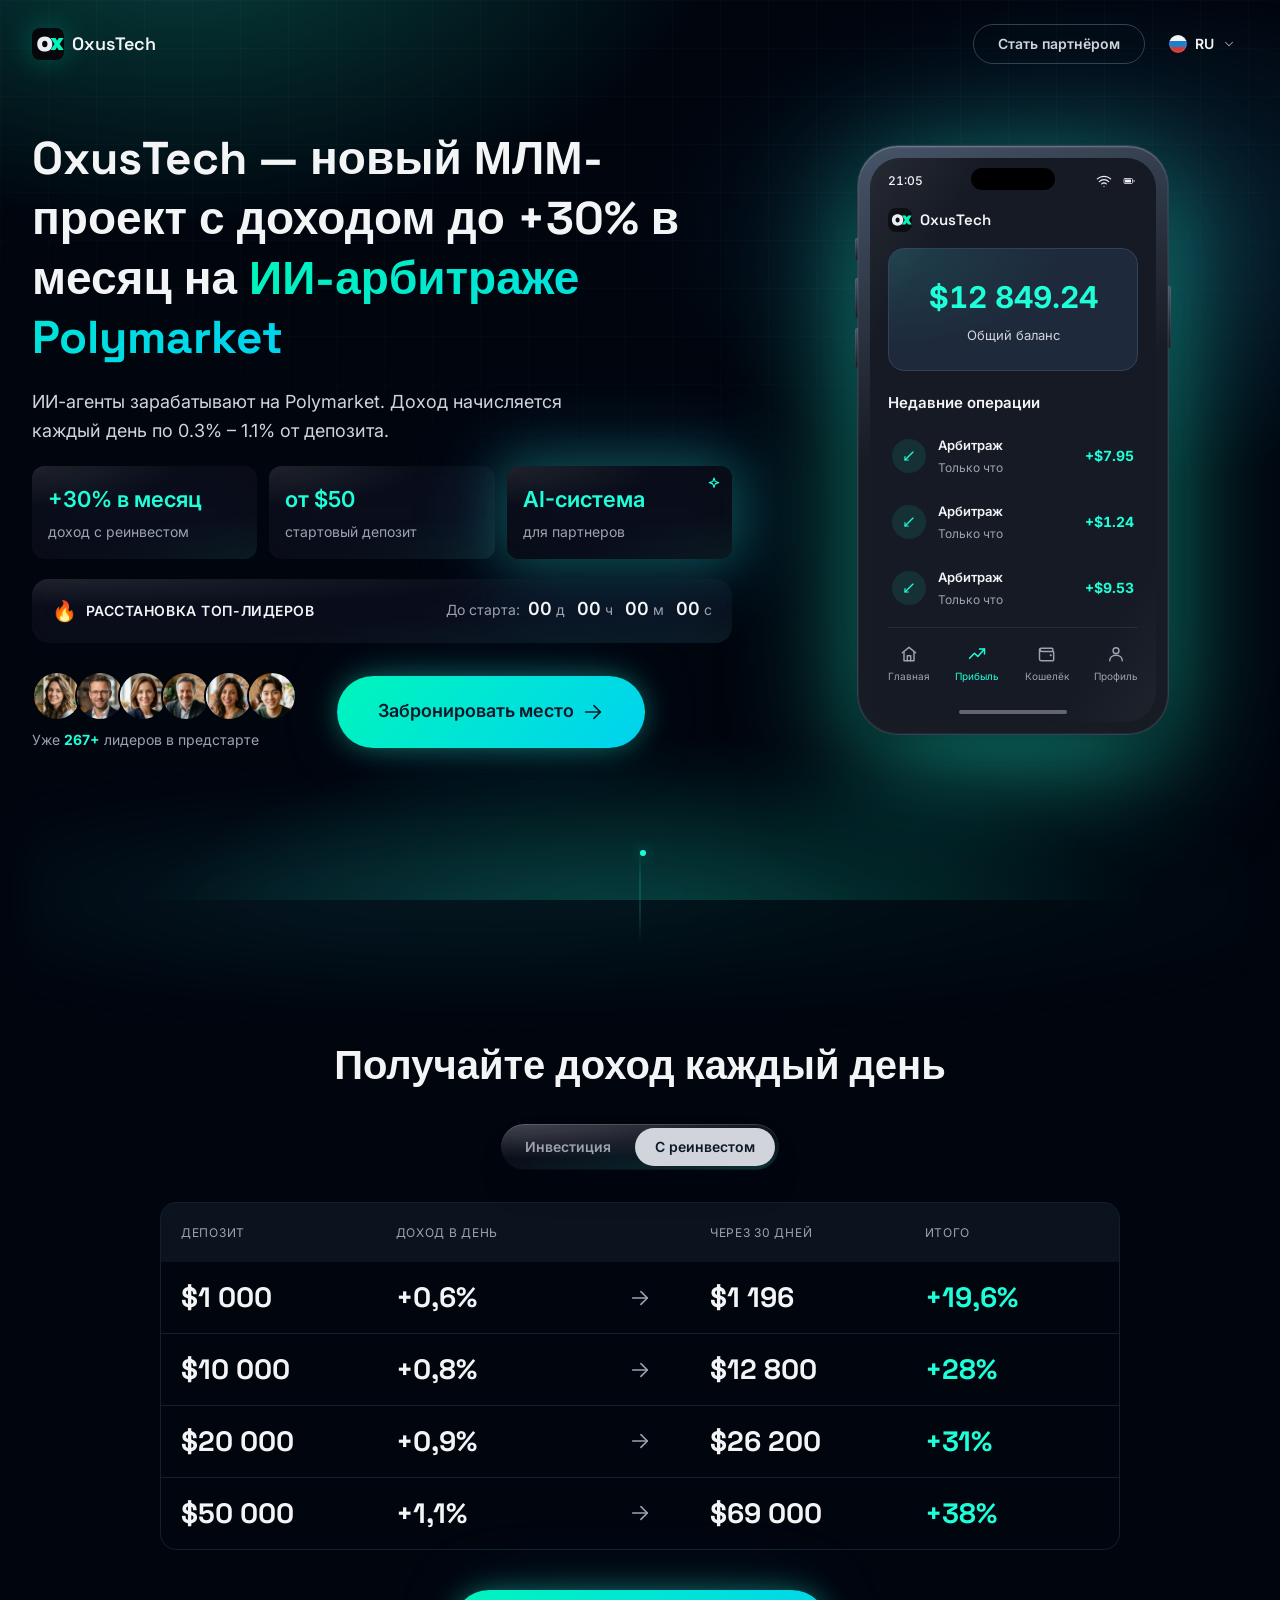
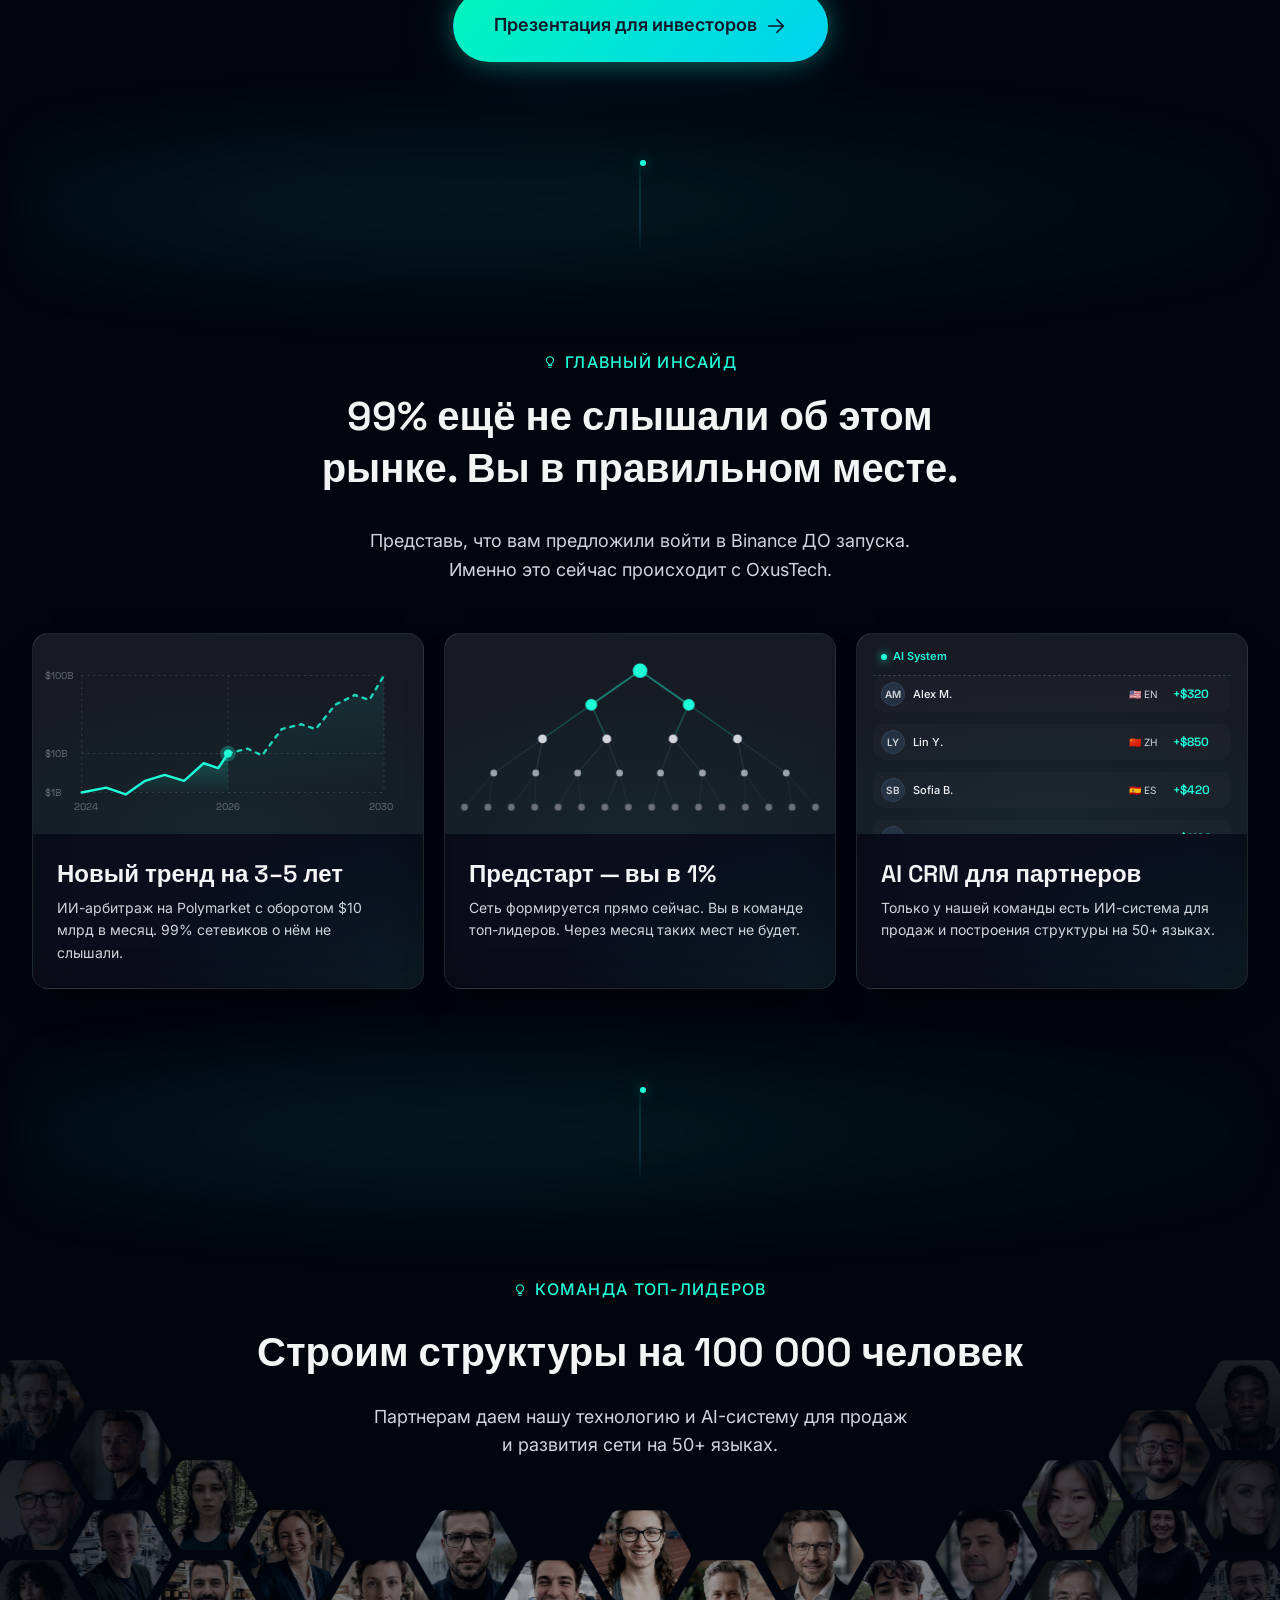
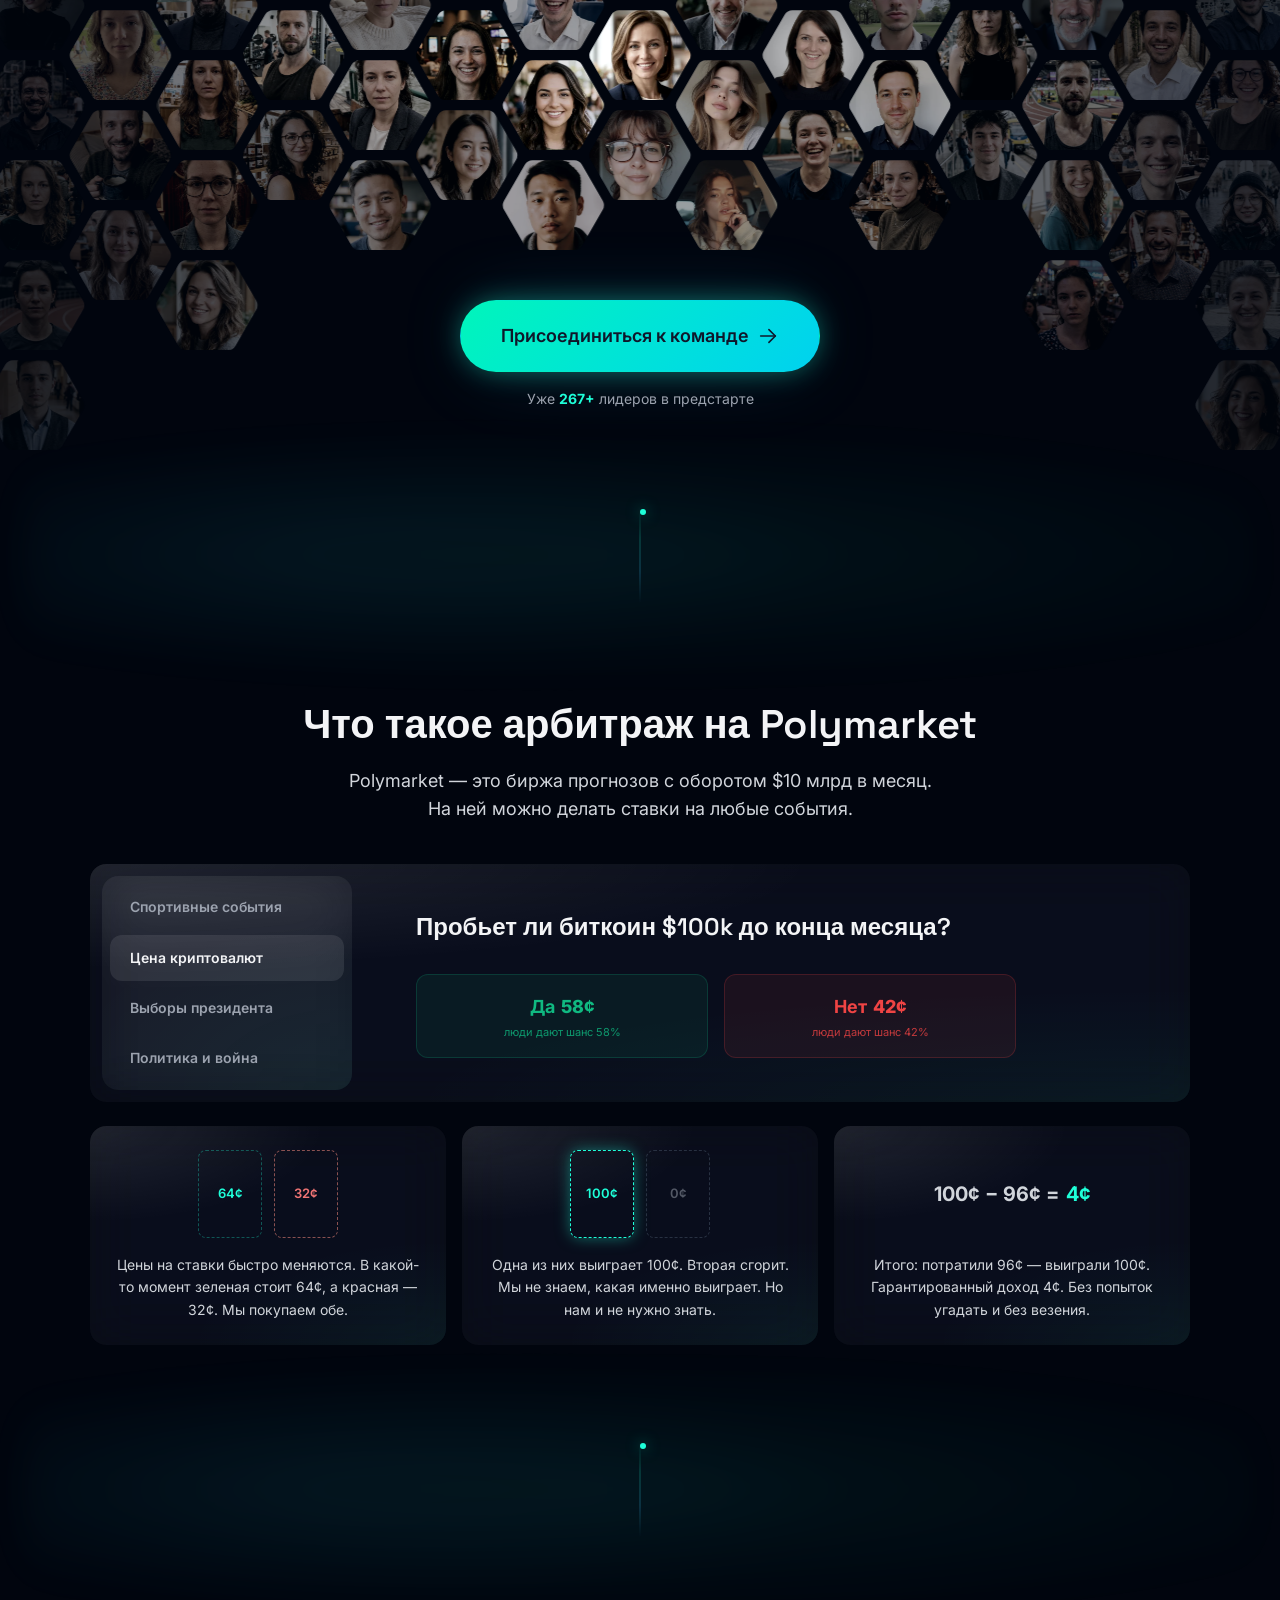
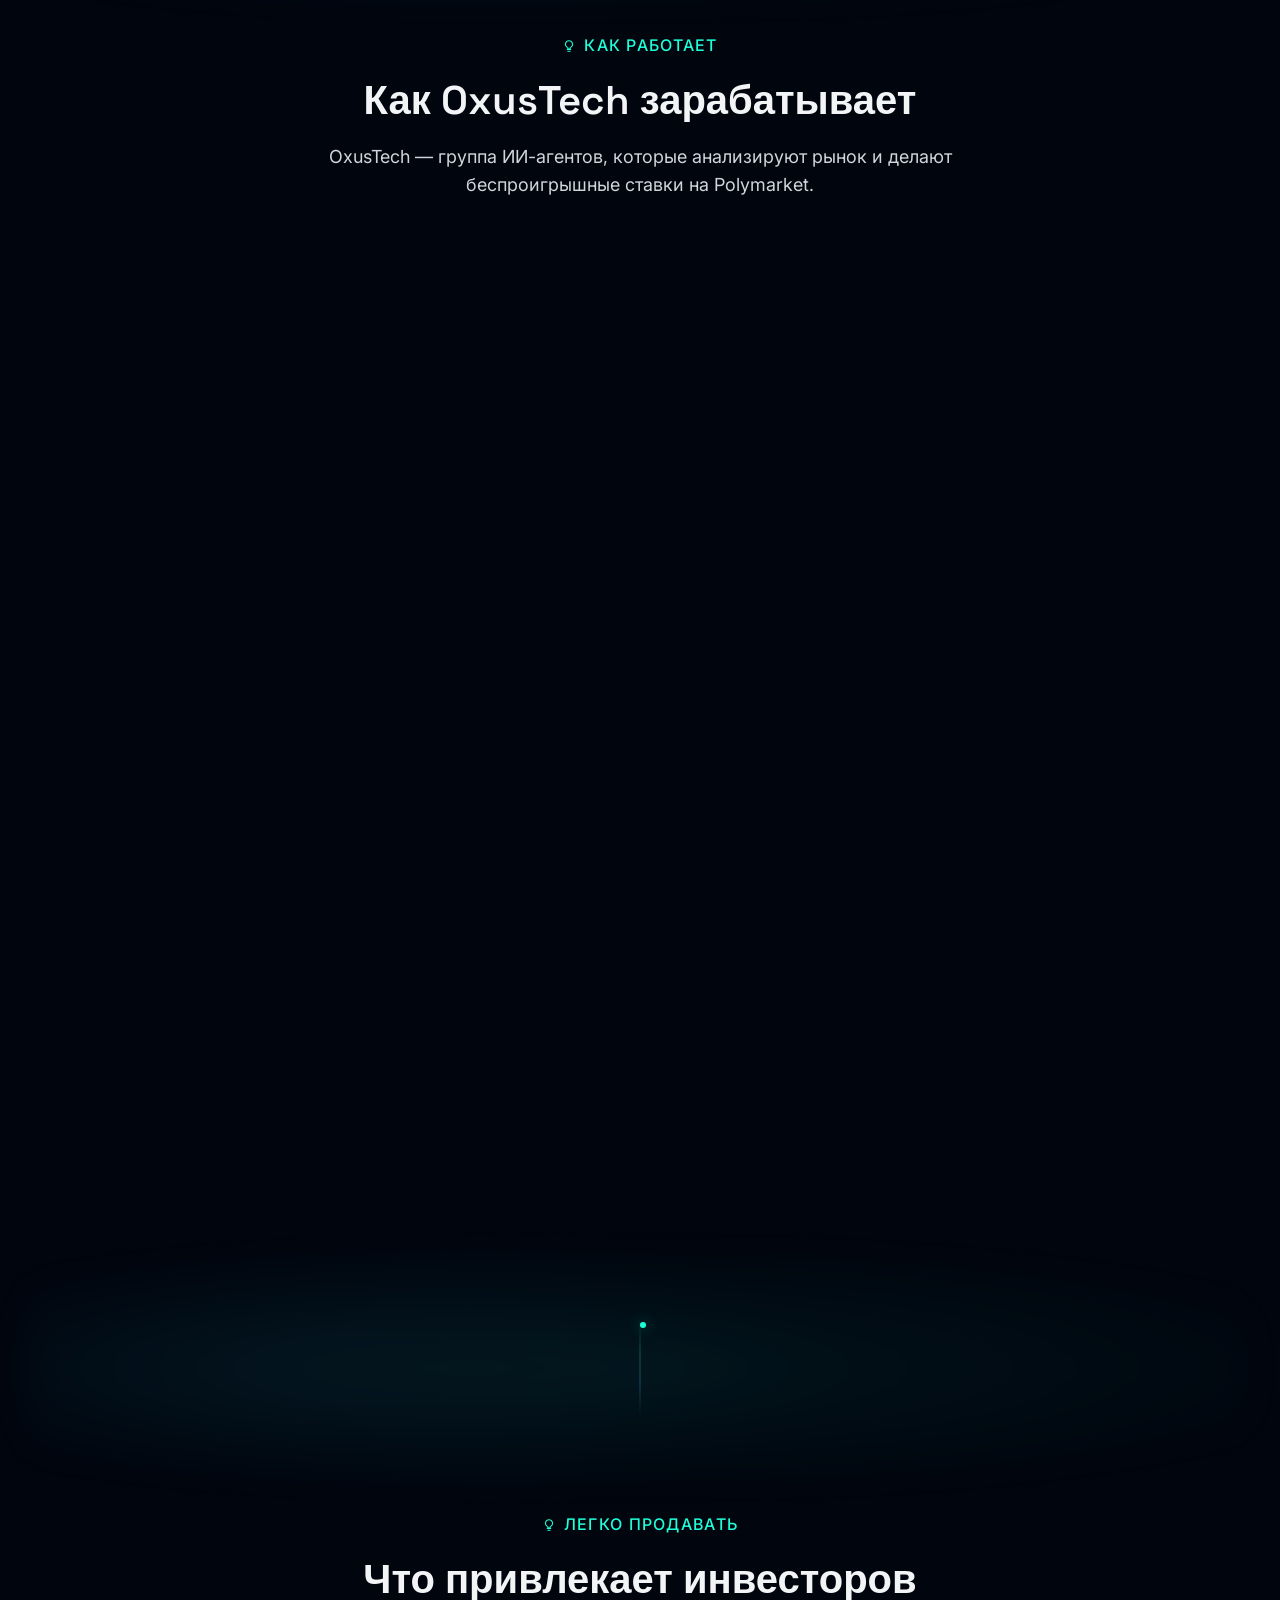
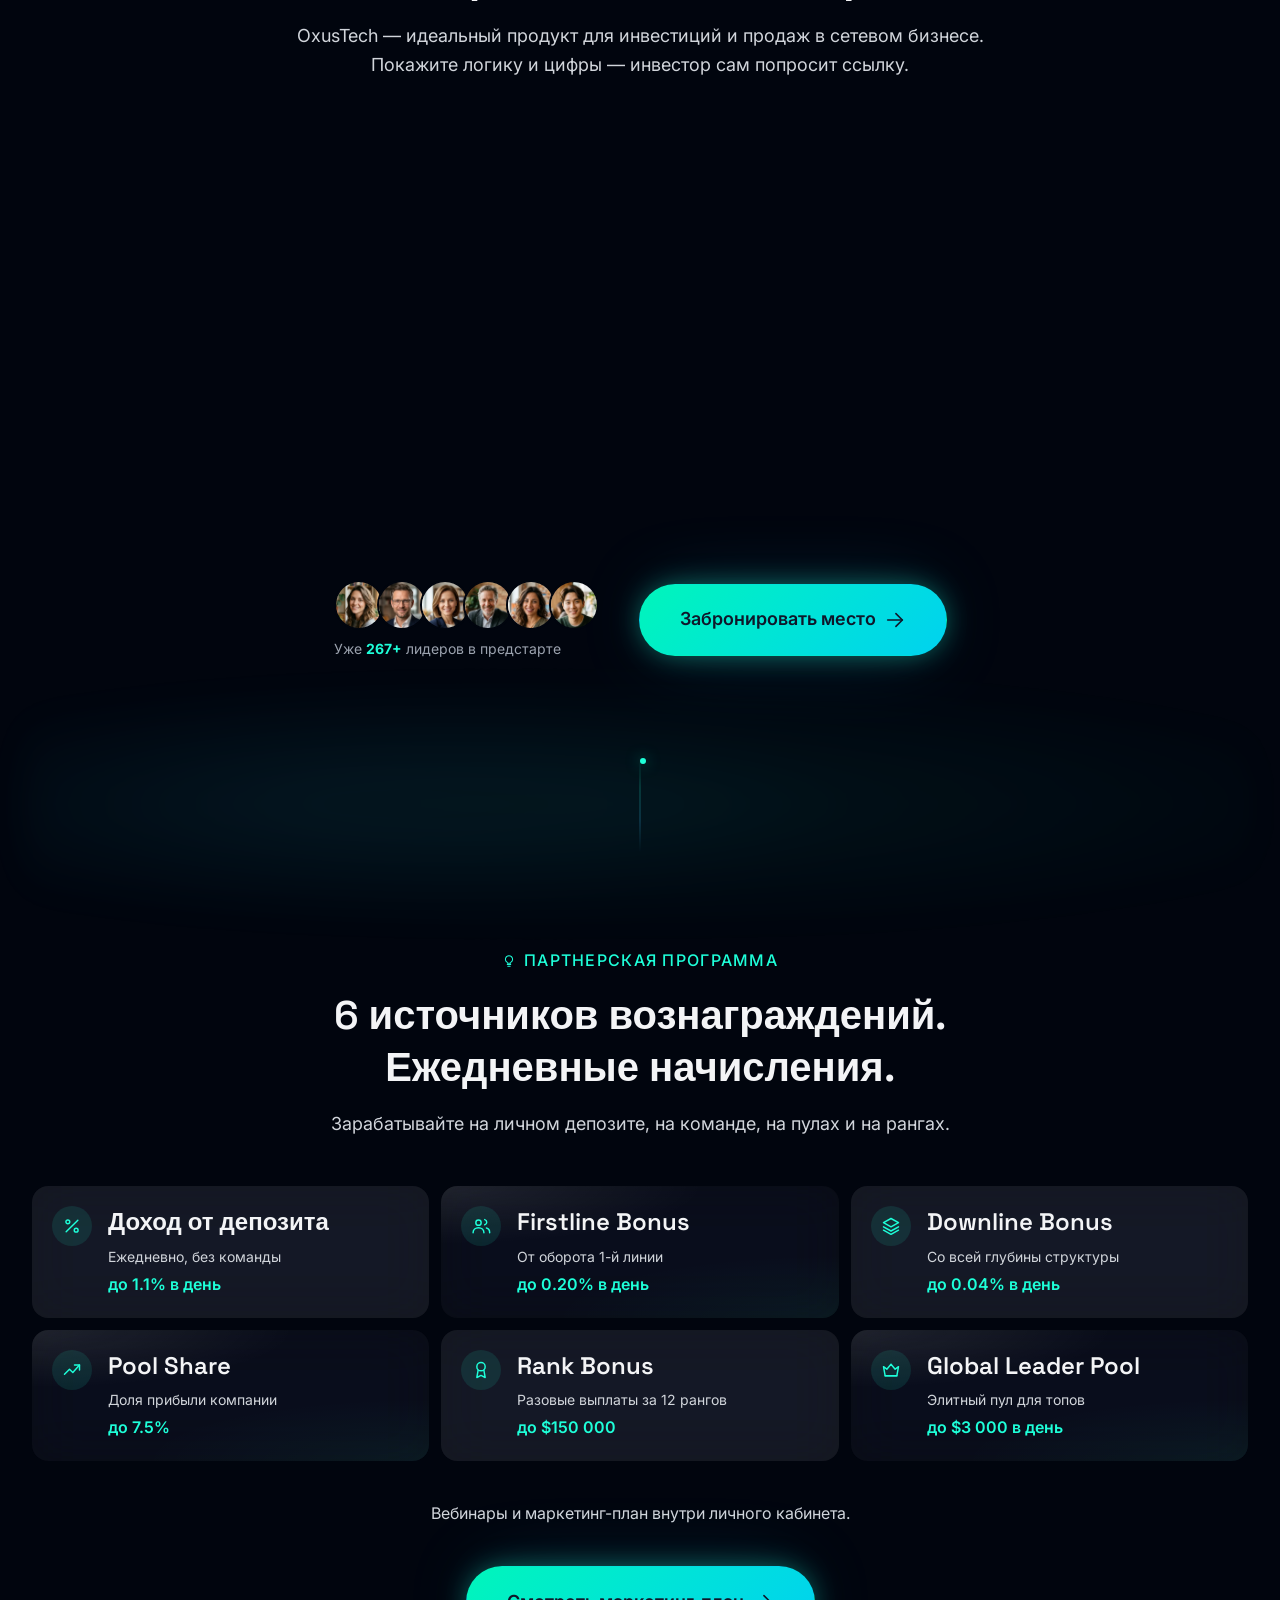
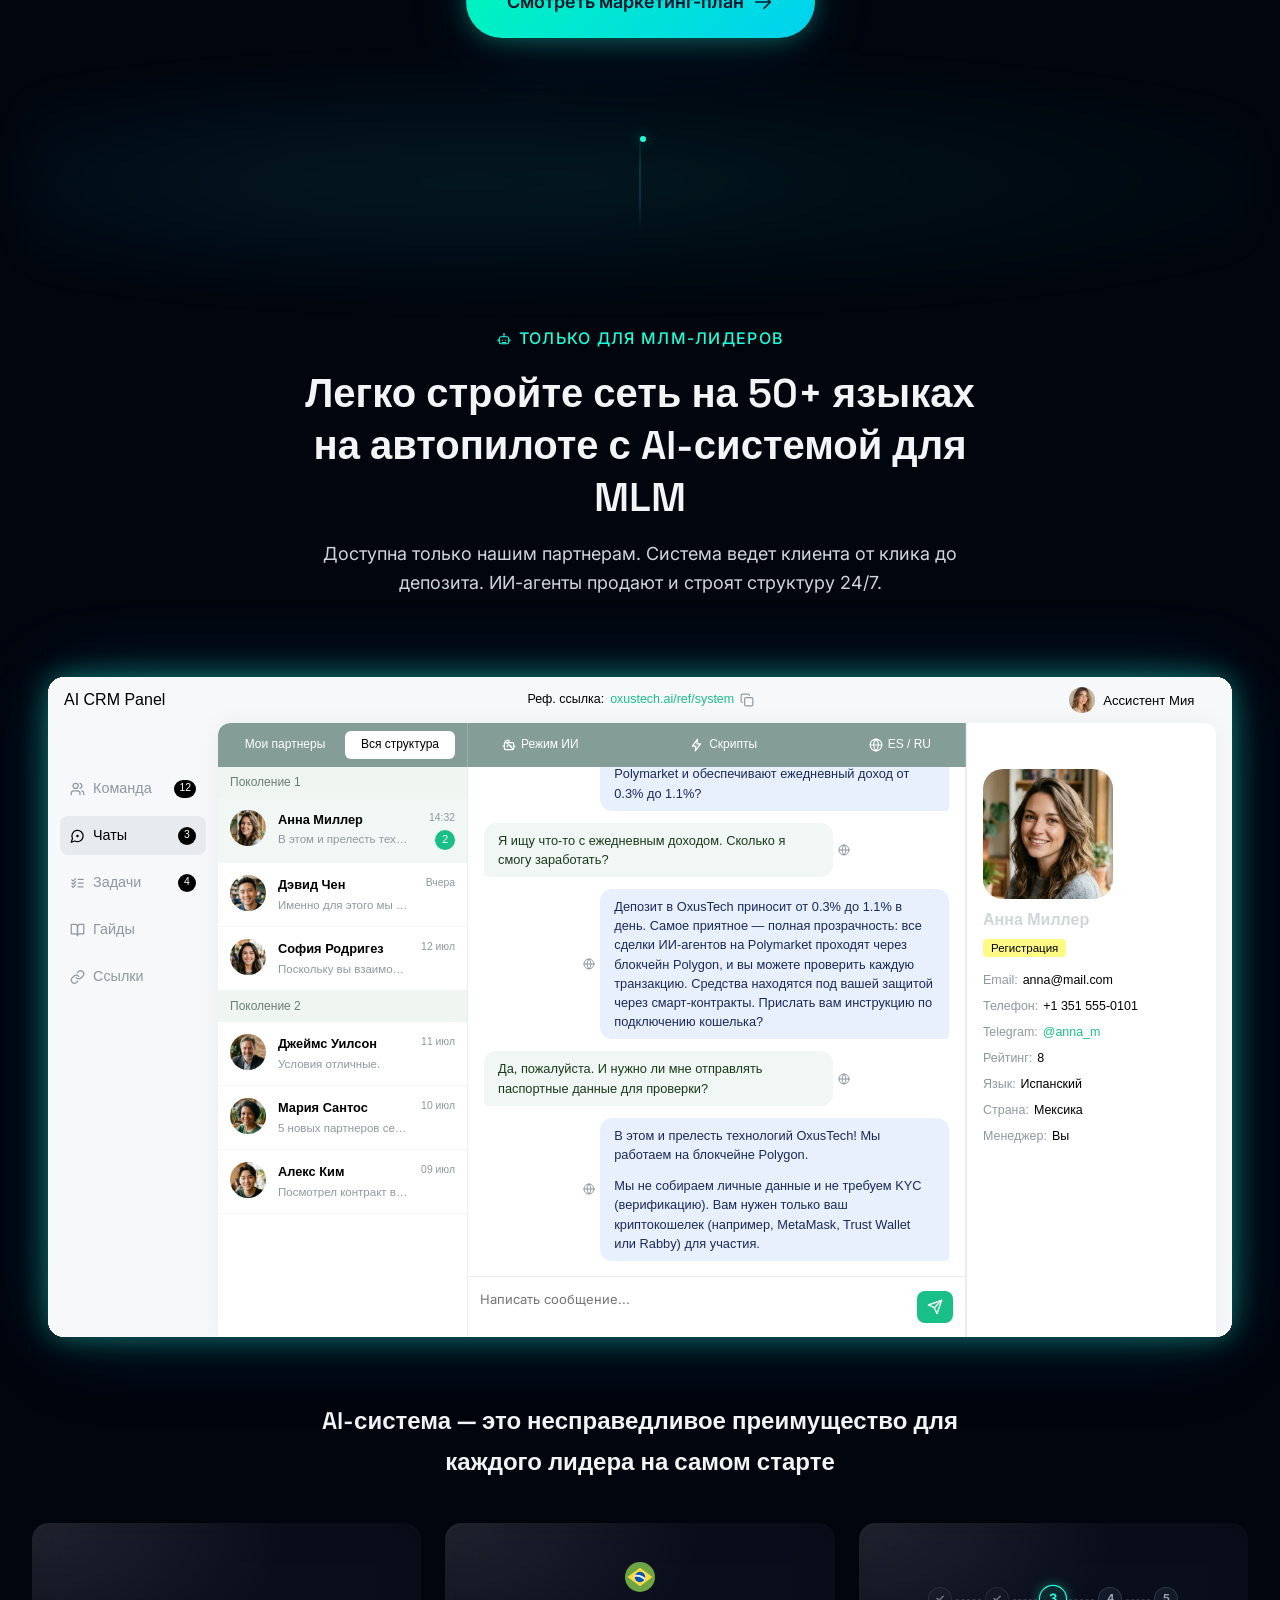
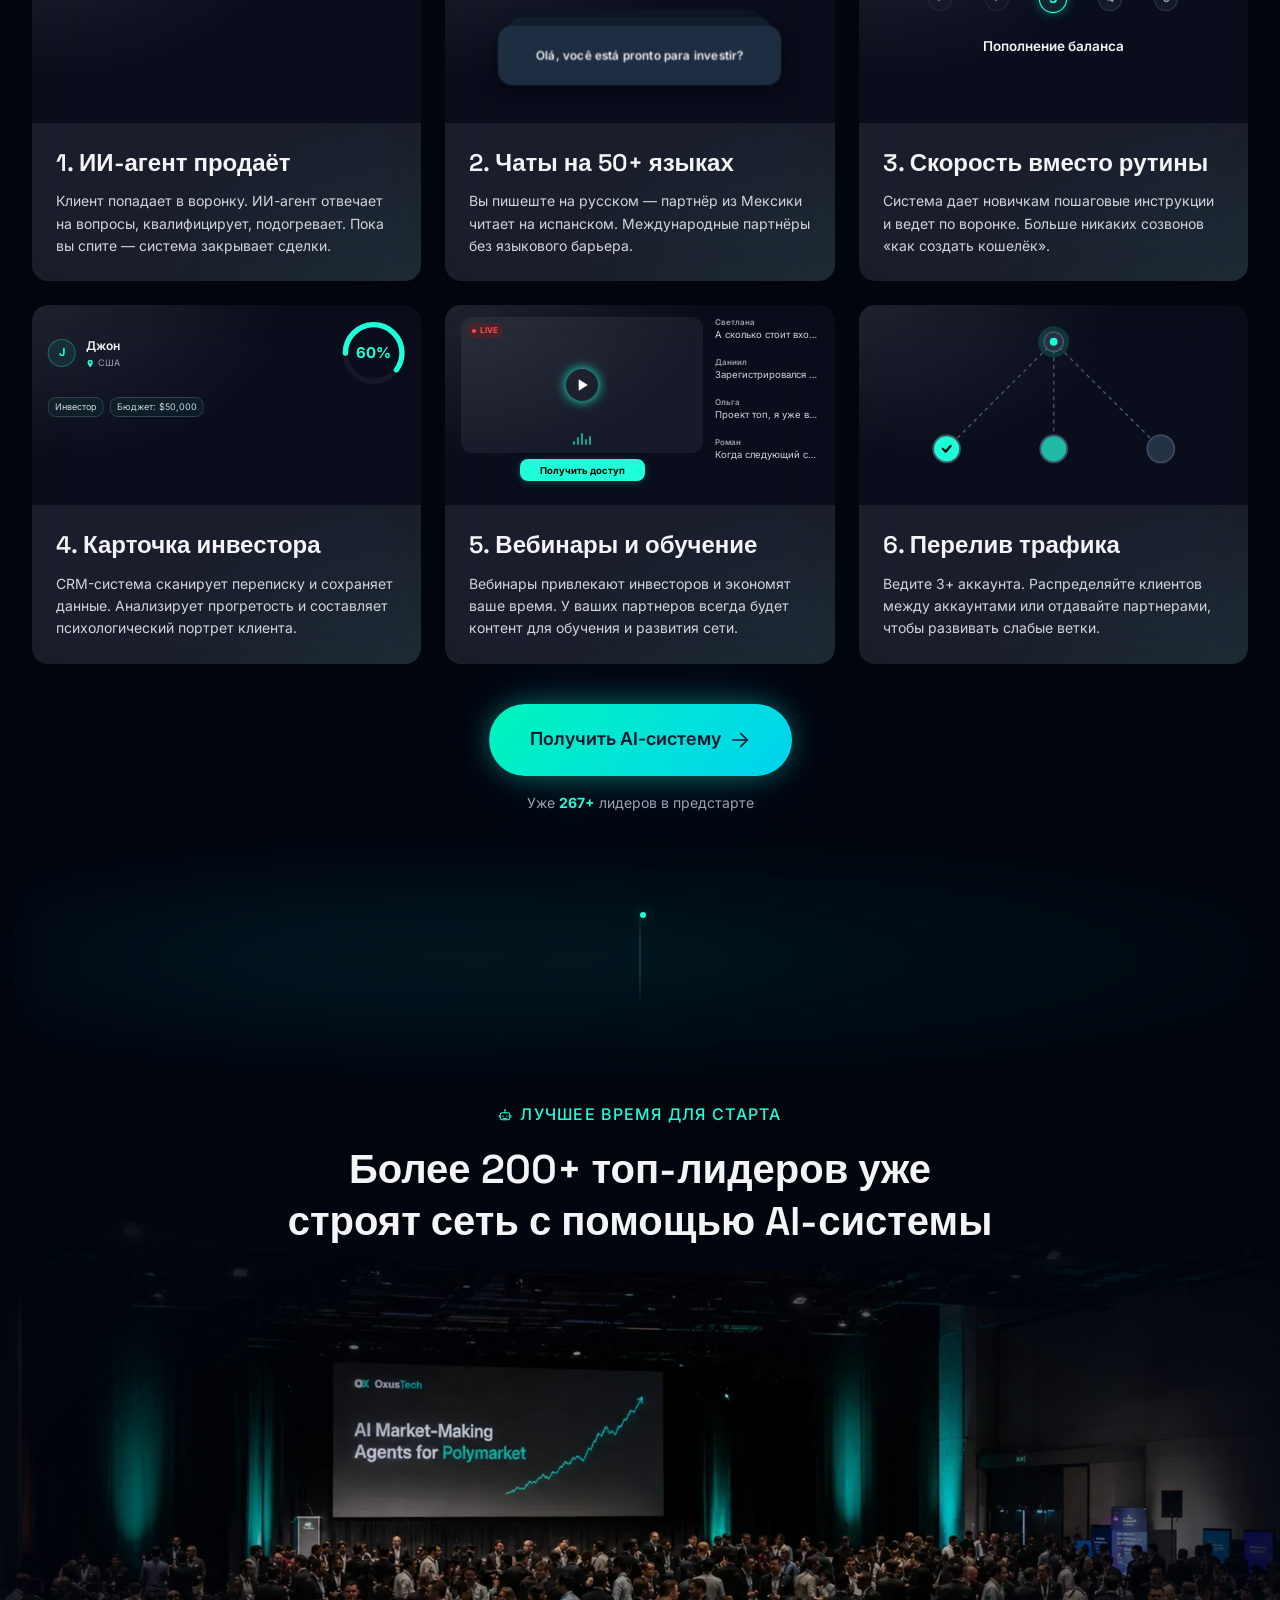
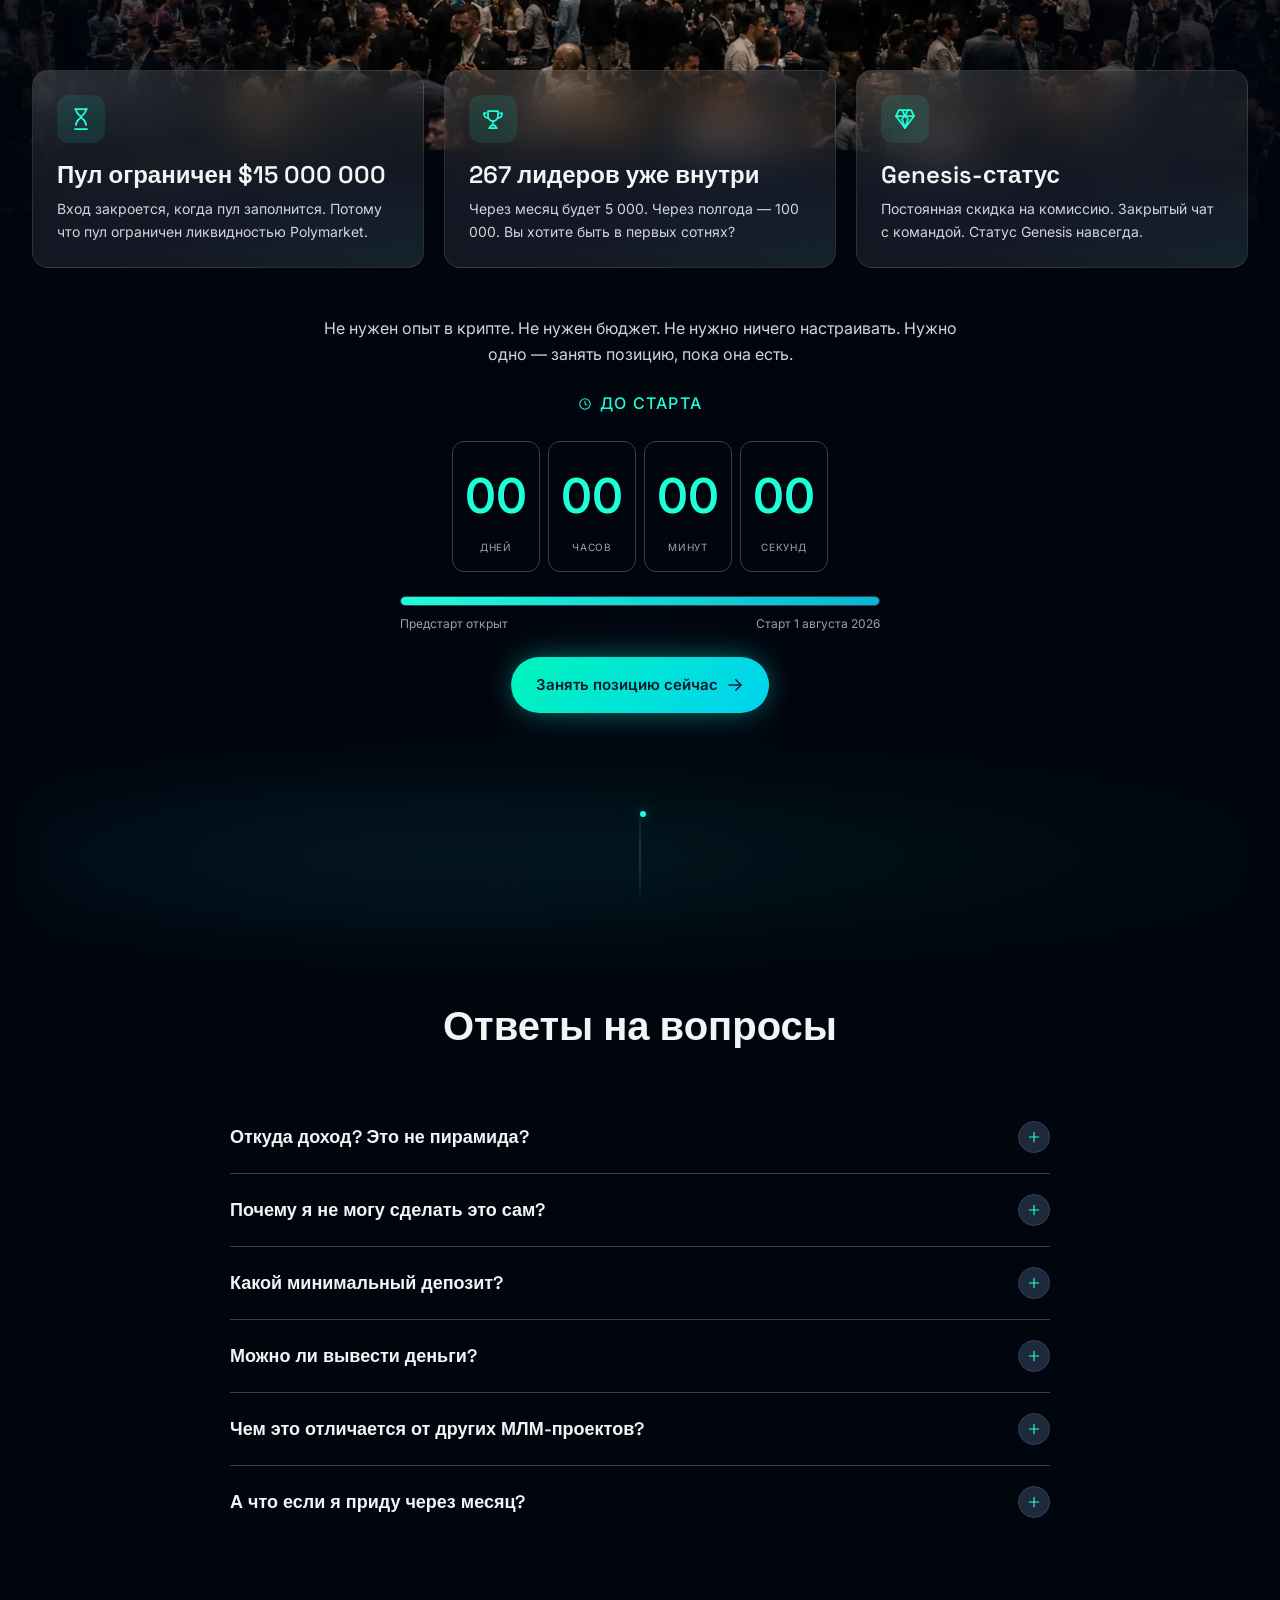
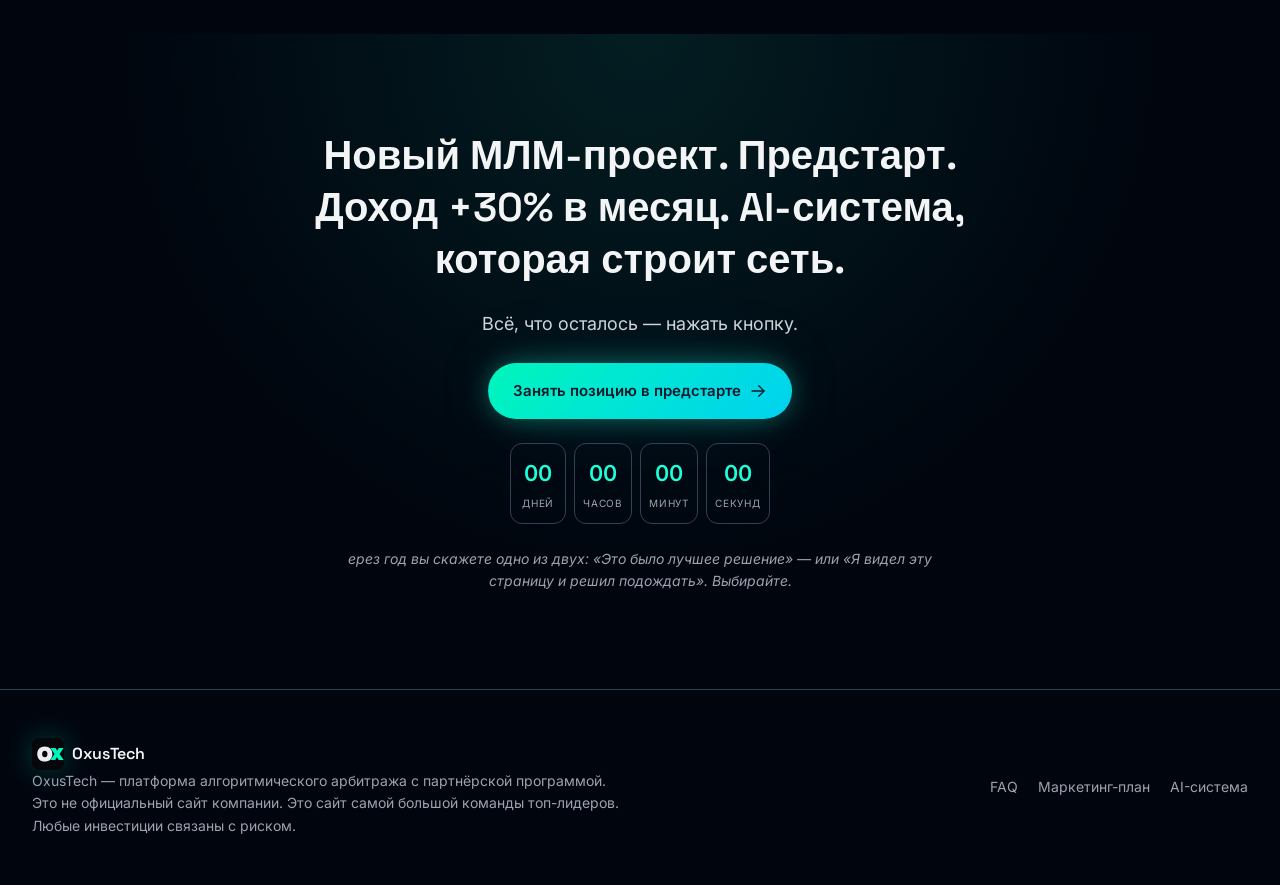
==== commit e27a866f: "style: update layout and content in landing page index" ====
--- a/index.html
+++ b/index.html
@@ -3,6 +3,7 @@
 
 <head>
   <meta charset="UTF-8">
+  <meta name="robots" content="noindex, nofollow">
   <meta name="viewport" content="width=device-width, initial-scale=1, viewport-fit=cover">
   <title>OxusTech — предстарт ИИ-арбитража на Polymarket | доход до +30% в месяц</title>
   <meta name="description"
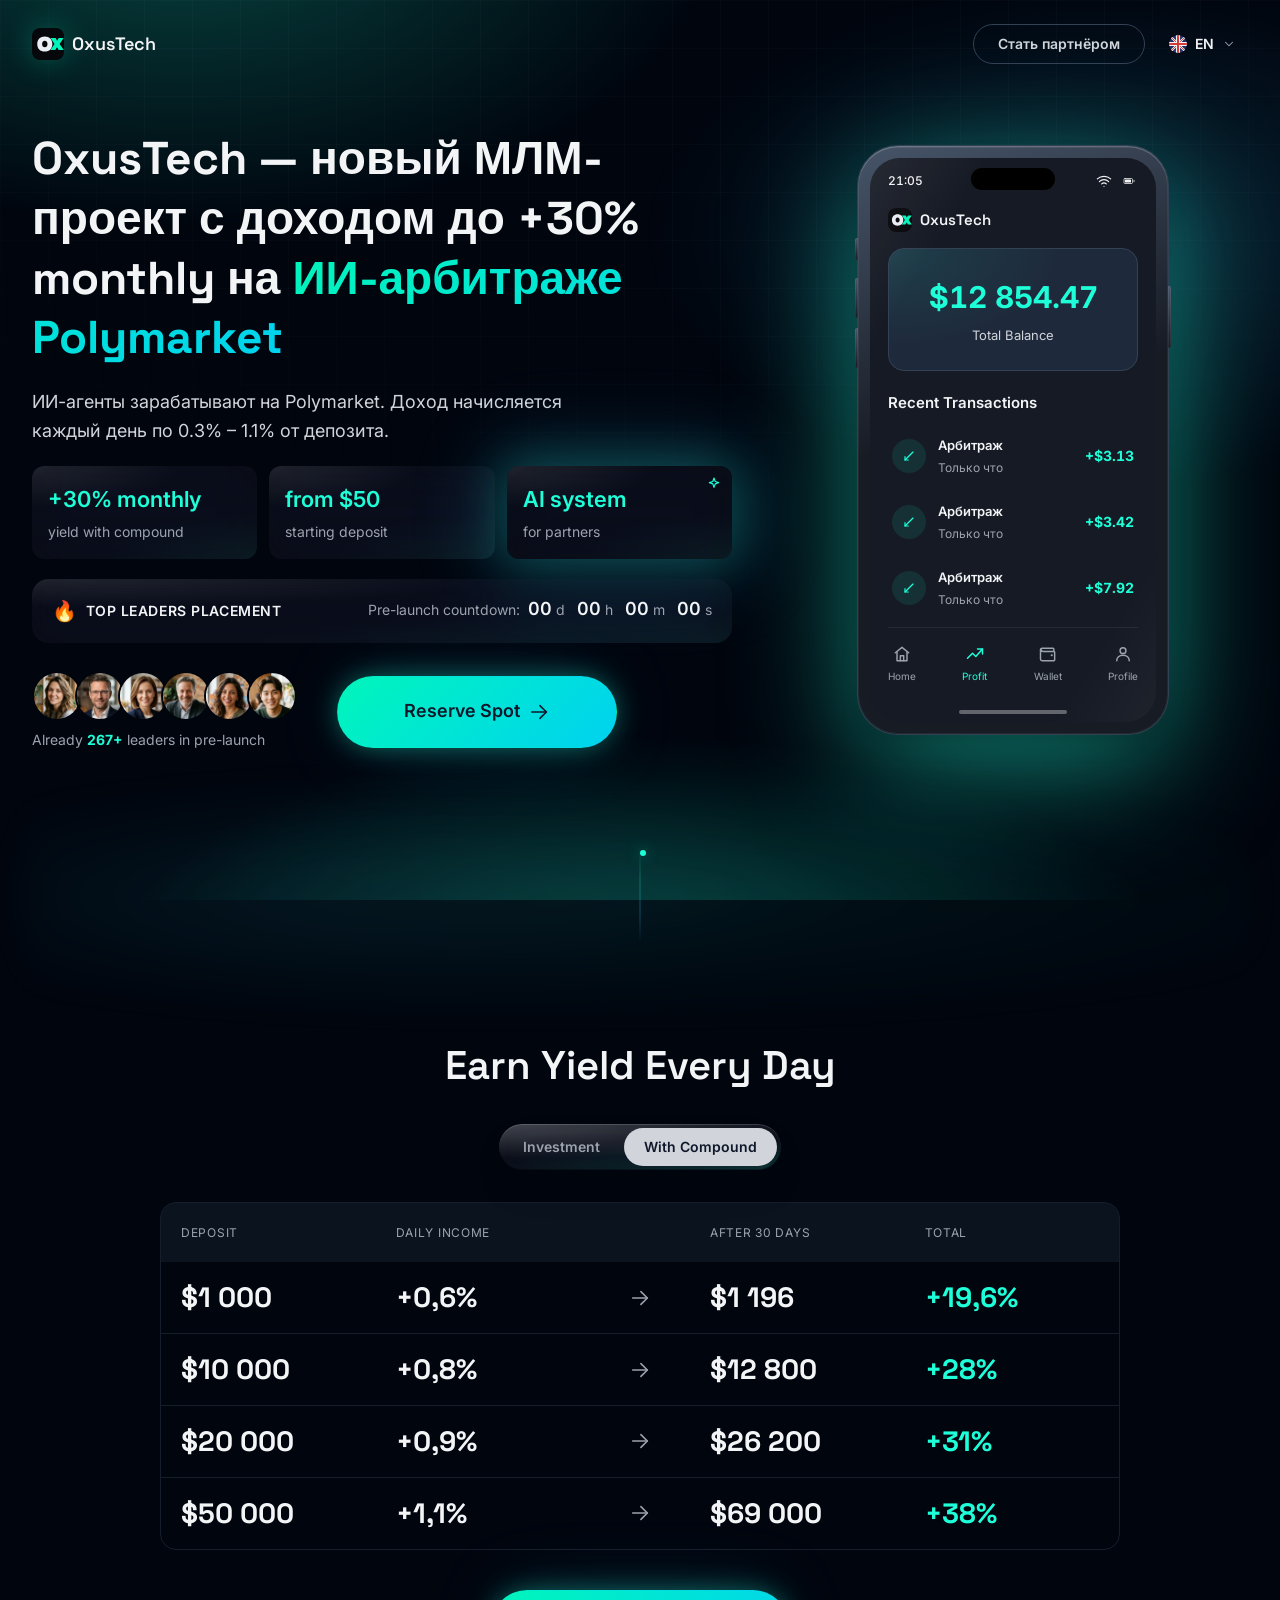
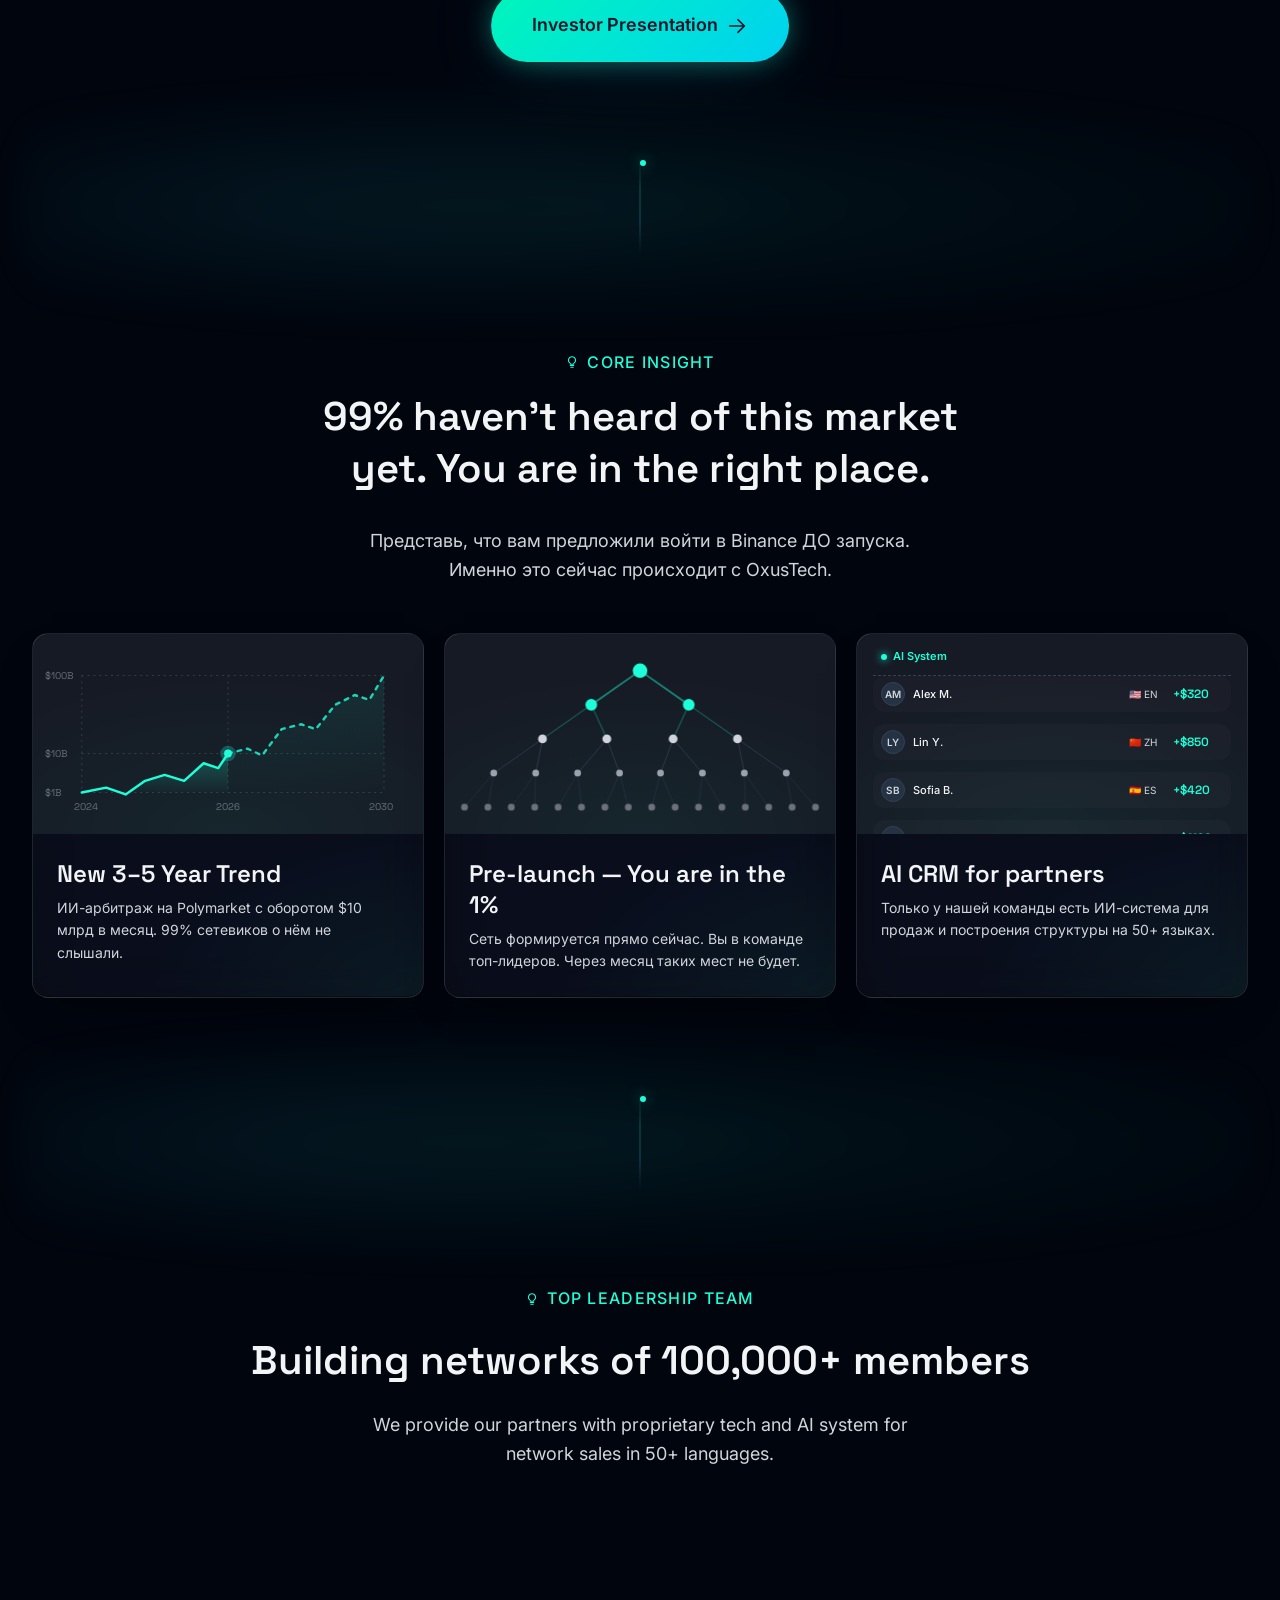
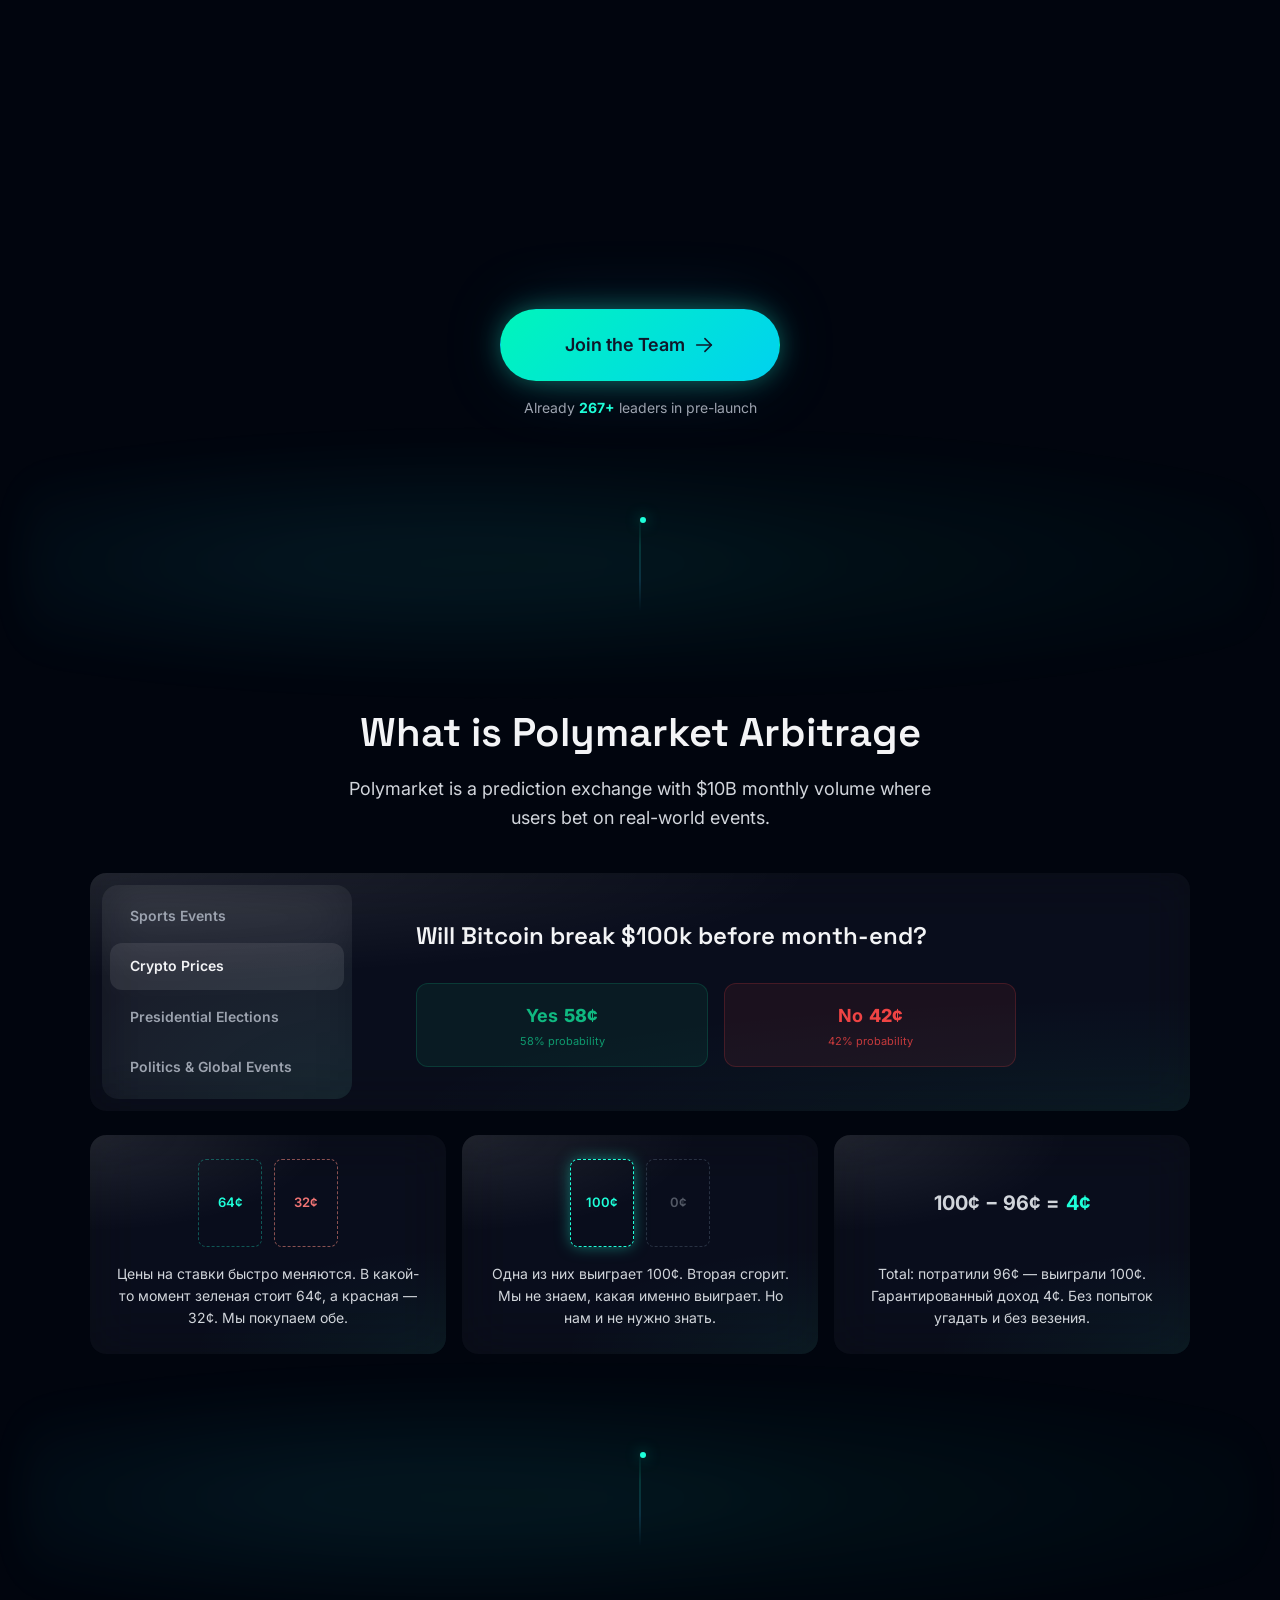
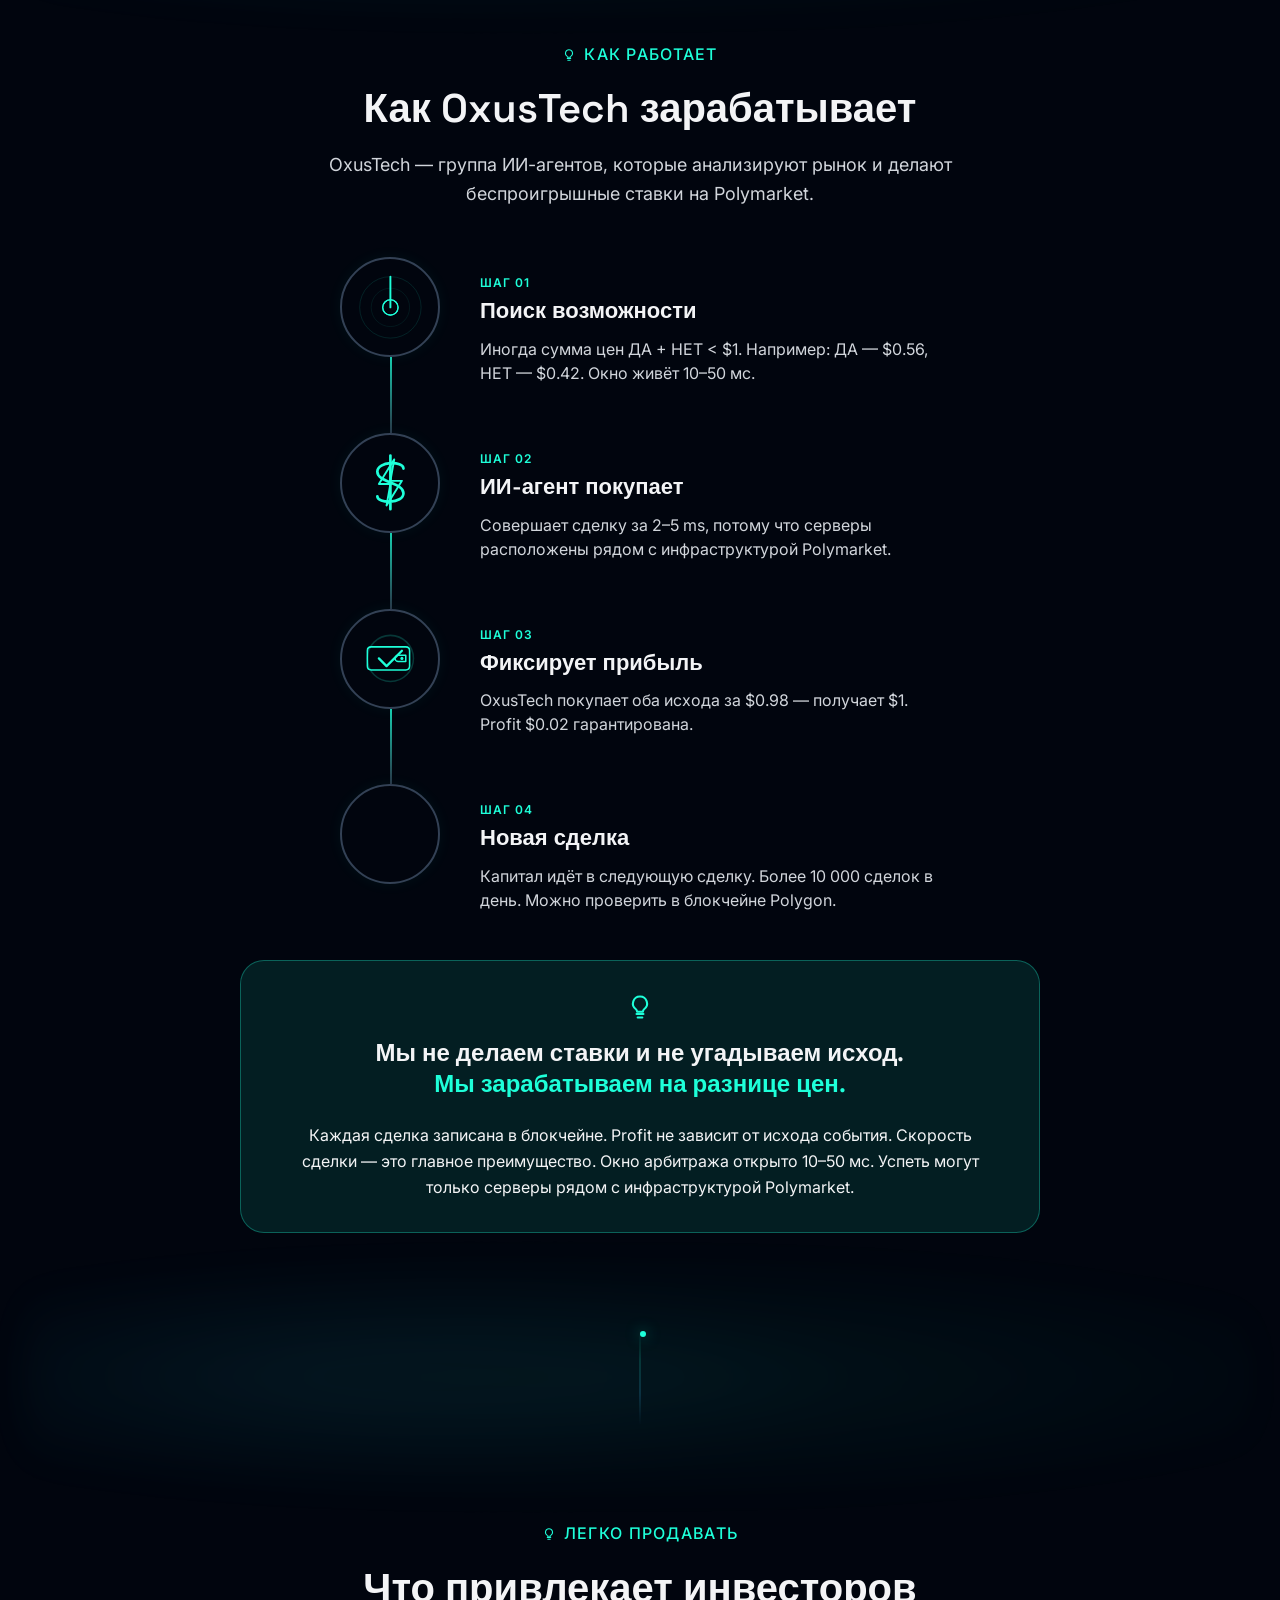
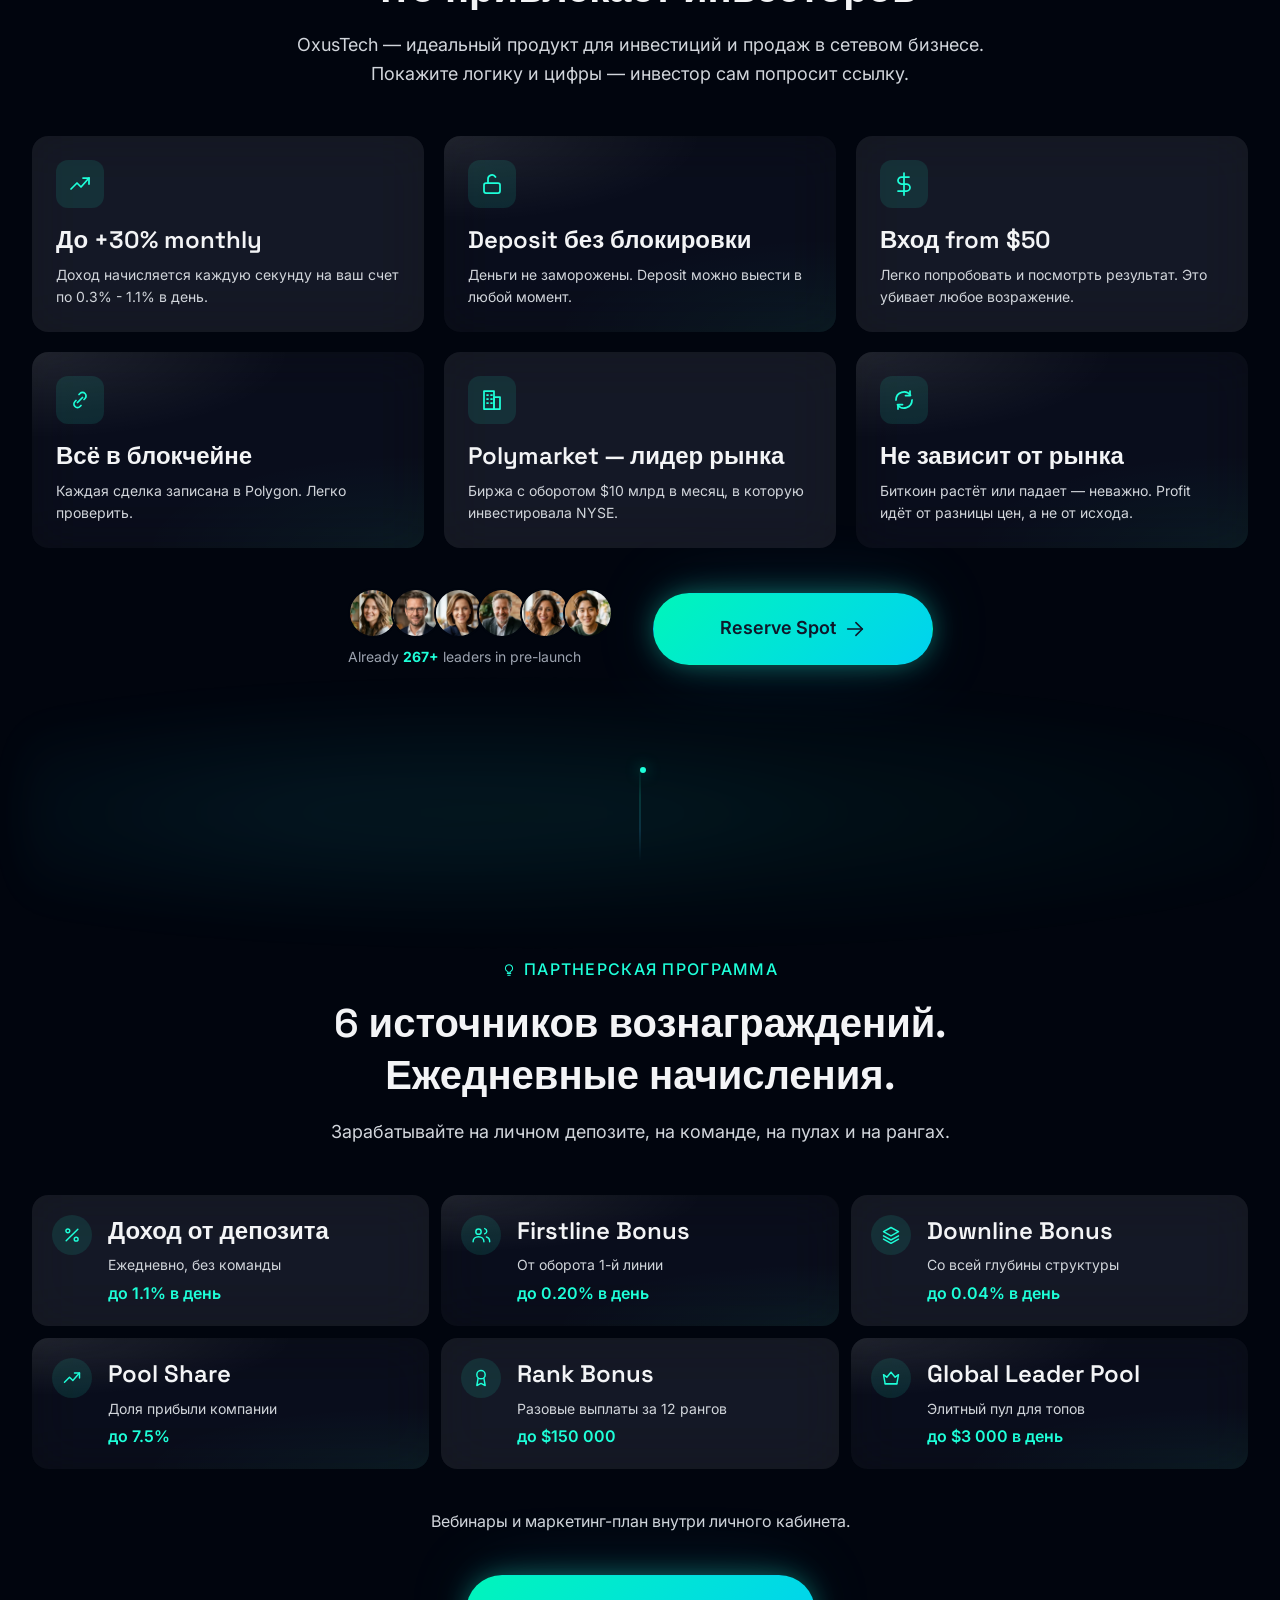
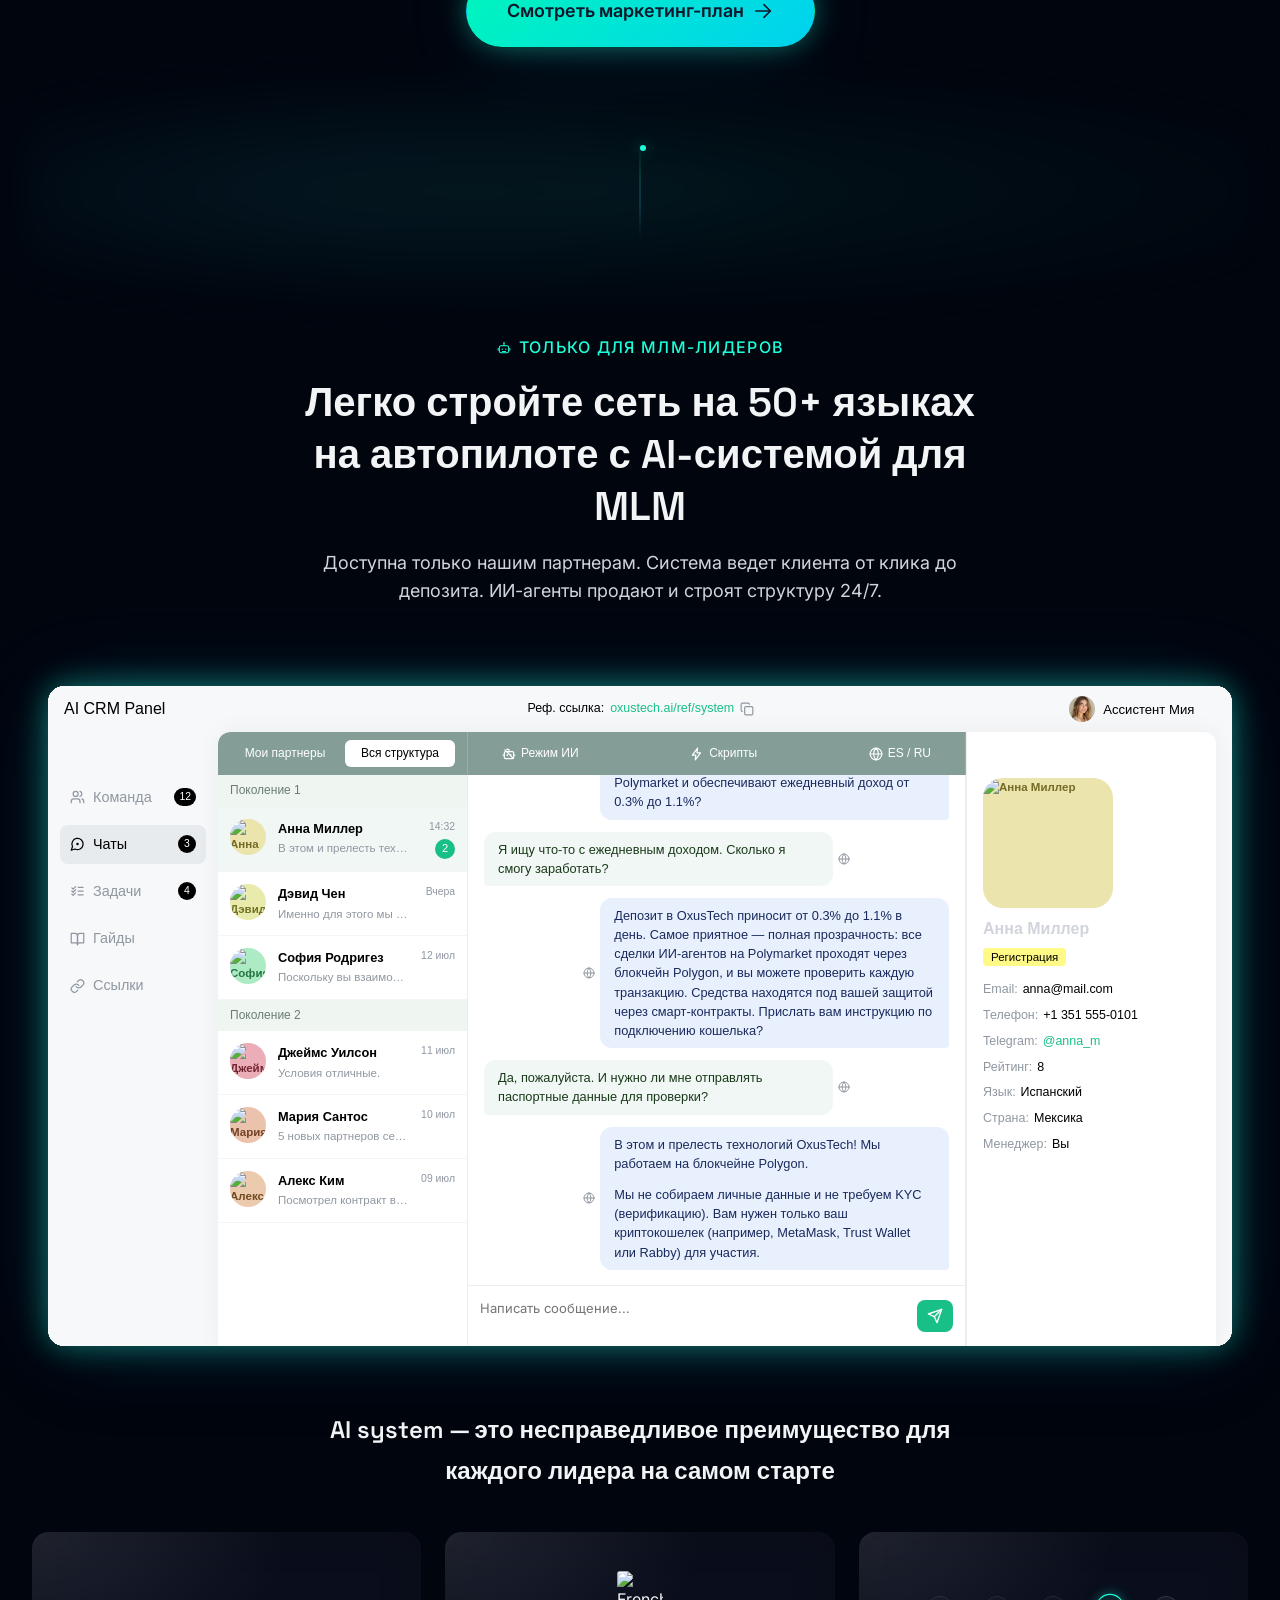
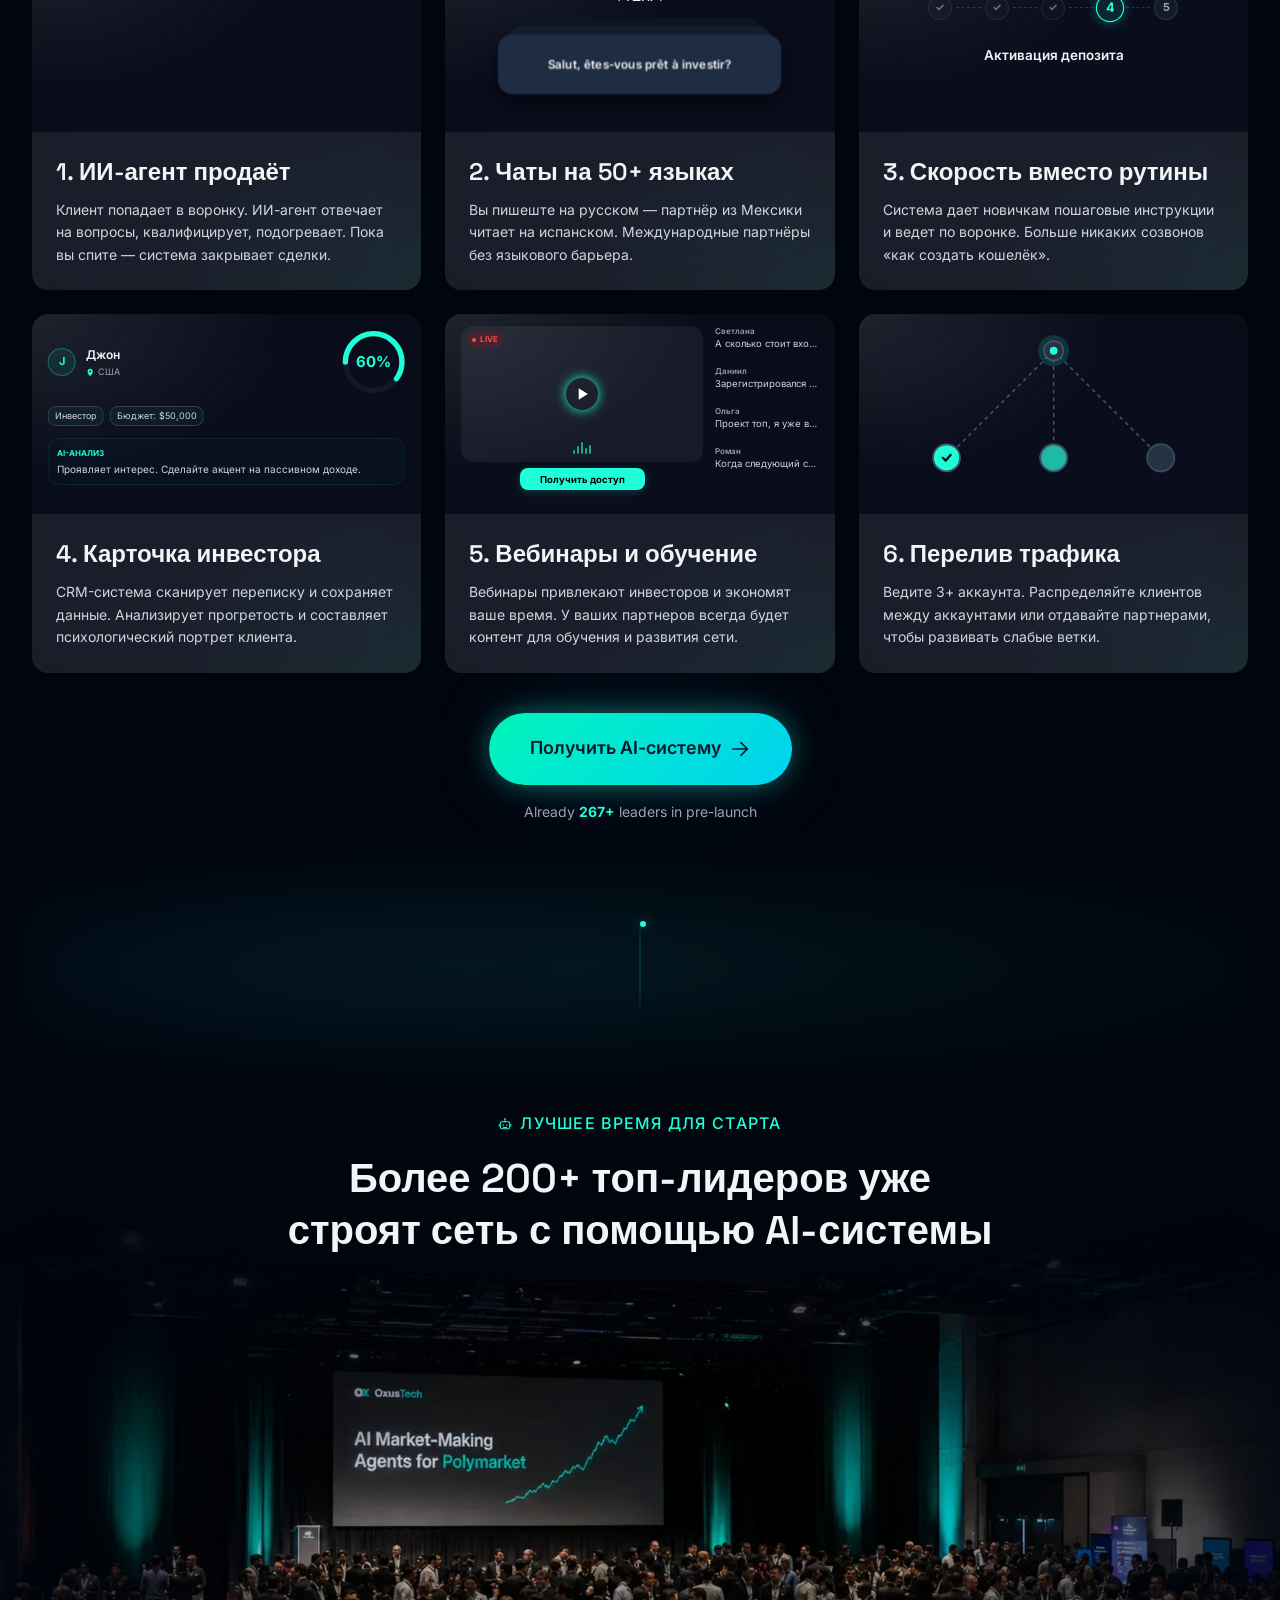
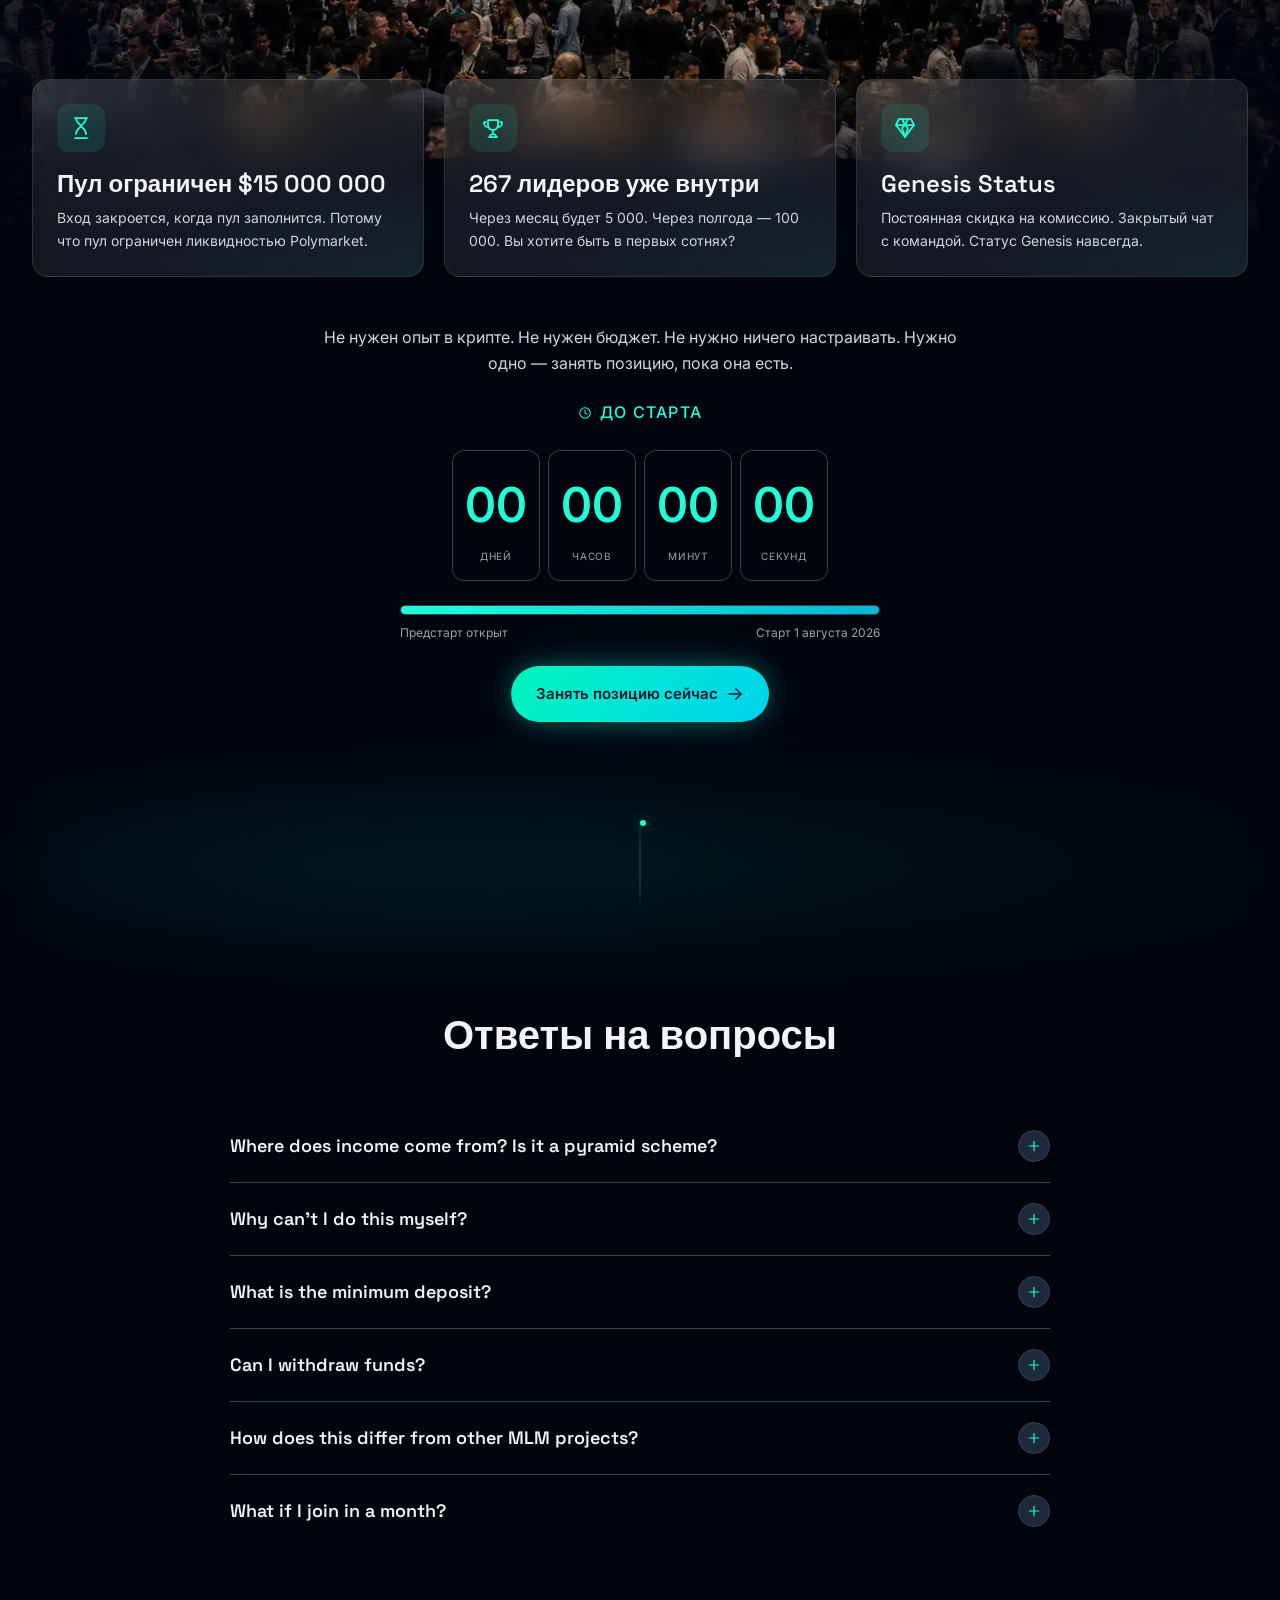
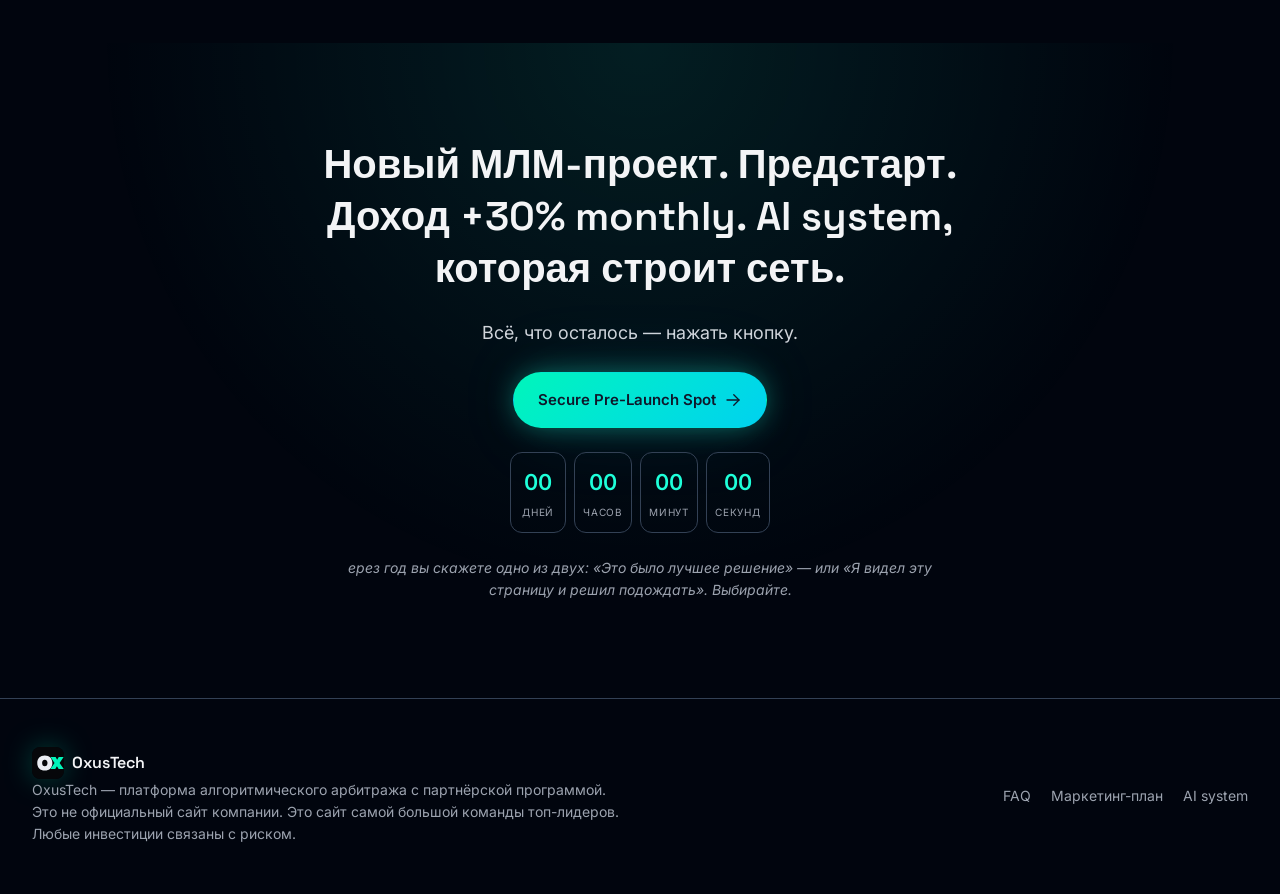
==== commit b08a5ed5: "feat: implement multi-language support with localized directories and automatic language switching v" ====
--- a/index.html
+++ b/index.html
@@ -1,2534 +1,42 @@
 <!doctype html>
-<html lang="ru" data-theme="dark">
+<html lang="en">
 
 <head>
   <meta charset="UTF-8">
-  <meta name="robots" content="noindex, nofollow">
-  <meta name="viewport" content="width=device-width, initial-scale=1, viewport-fit=cover">
-  <title>OxusTech — предстарт ИИ-арбитража на Polymarket | доход до +30% в месяц</title>
-  <meta name="description"
-    content="OxusTech — МЛМ-проект на рынке ИИ-арбитража Polymarket. Автономные ИИ-агенты торгуют 24/7, шесть источников дохода, вход от $50, AI CRM для построения структуры. Предстарт — займи позицию первым.">
-  <meta name="theme-color" content="#0F172A">
-  <link rel="canonical" href="https://oxustech.ai/">
+  <meta name="viewport" content="width=device-width, initial-scale=1.0">
+  <title>OxusTech</title>
+  <script>
+    (function () {
+      function getCookie(name) {
+        var match = document.cookie.match(new RegExp('(?:^|; )' + name.replace(/([\.$?*|{}\(\)\[\]\\\/\+^])/g, '\\$1') + '=([^;]*)'));
+        return match ? decodeURIComponent(match[1]) : null;
+      }
 
-  <meta property="og:type" content="website">
-  <meta property="og:site_name" content="OxusTech">
-  <meta property="og:title" content="OxusTech — предстарт ИИ-арбитража на Polymarket">
-  <meta property="og:description"
-    content="Автономные ИИ-агенты зарабатывают на Polymarket 24/7. Шесть источников дохода. Вход от $50. AI CRM для построения структуры.">
-  <meta property="og:url" content="https://oxustech.ai/">
-  <meta property="og:image" content="https://oxustech.ai/assets/images/og-image.png">
-  <meta name="twitter:card" content="summary_large_image">
-  <meta name="twitter:title" content="OxusTech — предстарт ИИ-арбитража на Polymarket">
-  <meta name="twitter:description"
-    content="Автономные ИИ-агенты зарабатывают на Polymarket 24/7. Шесть источников дохода. Вход от $50.">
+      var lang = getCookie('oxustech_lang') || getCookie('lang');
+      var validLangs = ['ru', 'en', 'de'];
 
-  <link rel="icon" type="image/svg+xml" href="assets/images/logo.svg">
+      if (!lang || validLangs.indexOf(lang) === -1) {
+        var navLang = (navigator.language || navigator.userLanguage || '').toLowerCase();
+        if (navLang.indexOf('ru') === 0) {
+          lang = 'ru';
+        } else if (navLang.indexOf('de') === 0) {
+          lang = 'de';
+        } else {
+          lang = 'en'; // default fallback
+        }
+      }
 
-  <link rel="preconnect" href="https://fonts.googleapis.com">
-  <link rel="preconnect" href="https://fonts.gstatic.com" crossorigin>
-  <link
-    href="https://fonts.googleapis.com/css2?family=Space+Grotesk:wght@500;600;700&family=Inter:wght@400;500;600;700&display=swap"
-    rel="stylesheet">
-
-  <link rel="stylesheet" href="assets/css/reset.css">
-  <link rel="stylesheet" href="assets/css/tokens.css">
-  <link rel="stylesheet" href="assets/css/base.css">
-  <link rel="stylesheet" href="assets/css/layout.css">
-  <link rel="stylesheet" href="assets/css/components.css?v=12">
-  <link rel="stylesheet" href="assets/css/sections.css">
-  <link rel="stylesheet" href="assets/css/system-demo.css?v=1">
-
-  <script type="application/ld+json">
-{
-  "@context": "https://schema.org",
-  "@graph": [
-    {
-      "@type": "Organization",
-      "@id": "https://oxustech.ai/#organization",
-      "name": "OxusTech",
-      "url": "https://oxustech.ai/",
-      "logo": "https://oxustech.ai/assets/images/og-image.png",
-      "description": "OxusTech — платформа ИИ-агентов для алгоритмического арбитража на рынке прогнозов Polymarket с партнёрской программой."
-    },
-    {
-      "@type": "WebSite",
-      "@id": "https://oxustech.ai/#website",
-      "url": "https://oxustech.ai/",
-      "name": "OxusTech",
-      "publisher": { "@id": "https://oxustech.ai/#organization" },
-      "inLanguage": "ru"
-    },
-    {
-      "@type": "FAQPage",
-      "mainEntity": [
-        {
-          "@type": "Question",
-          "name": "Откуда доход? Это не пирамида?",
-          "acceptedAnswer": {
-            "@type": "Answer",
-            "text": "Доход идёт с рынка, а не от притока участников. ИИ-агенты зарабатывают на арбитраже Polymarket: покупают оба исхода события по цене ниже $1 и фиксируют разницу. Каждая сделка — в блокчейне Polygon, можно проверить."
-          }
-        },
-        {
-          "@type": "Question",
-          "name": "Почему я не могу сделать это сам?",
-          "acceptedAnswer": {
-            "@type": "Answer",
-            "text": "Окно арбитража живёт 10–50 миллисекунд. OxusTech реагирует за 2–5 мс. Домашний ПК — за 150–300 мс. К моменту, когда твой компьютер отправит заявку — спред закрыт. Плюс инфраструктура стоит от $500/мес."
-          }
-        },
-        {
-          "@type": "Question",
-          "name": "Какой минимальный депозит?",
-          "acceptedAnswer": {
-            "@type": "Answer",
-            "text": "$50. Доход начисляется со следующего дня."
-          }
-        },
-        {
-          "@type": "Question",
-          "name": "Можно ли вывести деньги?",
-          "acceptedAnswer": {
-            "@type": "Answer",
-            "text": "Да, в любой момент. Минимум $10. Без блокировок. Обработка — до 72 часов. Комиссия — 3%."
-          }
-        },
-        {
-          "@type": "Question",
-          "name": "Чем это отличается от других МЛМ-проектов?",
-          "acceptedAnswer": {
-            "@type": "Answer",
-            "text": "Три вещи: принципиально новый рынок — ИИ-арбитраж, а не БАДы и токены; продукт понятен за 3 минуты — ты показываешь факты, а не «мечту»; AI CRM для автоматического построения структуры — ни у кого больше этого нет."
-          }
-        },
-        {
-          "@type": "Question",
-          "name": "А что если я приду через месяц?",
-          "acceptedAnswer": {
-            "@type": "Answer",
-            "text": "Позиция в структуре закрепляется один раз. Genesis-статус — только в предстарте. Пул — $15M. Кто пришёл позже — стоит ниже."
-          }
-        }
-      ]
-    }
-  ]
-}
-</script>
+      document.cookie = 'oxustech_lang=' + lang + '; path=/; max-age=31536000; SameSite=Lax';
+      window.location.replace('./' + lang + '/');
+    })();
+  </script>
+  <noscript>
+    <meta http-equiv="refresh" content="0;url=./en/">
+  </noscript>
 </head>
 
-<body class="no-js">
-  <svg xmlns="http://www.w3.org/2000/svg" class="icon-sprite">
-    <defs>
-      <symbol id="icon-fire" viewBox="0 0 24 24" fill="none" stroke="currentColor" stroke-width="1.75"
-        stroke-linecap="round" stroke-linejoin="round">
-        <path d="M12 2c1 3-2 4-2 7a4 4 0 0 0 8 0c0-1-.5-2-1-3 2 1 3 3.5 3 6a6 6 0 1 1-12 0c0-4 2-6 4-10z" />
-      </symbol>
-      <symbol id="icon-target" viewBox="0 0 24 24" fill="none" stroke="currentColor" stroke-width="1.75"
-        stroke-linecap="round" stroke-linejoin="round">
-        <circle cx="12" cy="12" r="9" />
-        <circle cx="12" cy="12" r="5" />
-        <circle cx="12" cy="12" r="1" />
-      </symbol>
-      <symbol id="icon-robot" viewBox="0 0 24 24" fill="none" stroke="currentColor" stroke-width="1.75"
-        stroke-linecap="round" stroke-linejoin="round">
-        <rect x="4" y="8" width="16" height="12" rx="3" />
-        <path d="M12 8V4" />
-        <circle cx="12" cy="3" r="1.2" fill="currentColor" stroke="none" />
-        <circle cx="9" cy="14" r="1.2" fill="currentColor" stroke="none" />
-        <circle cx="15" cy="14" r="1.2" fill="currentColor" stroke="none" />
-        <path d="M9 18h6" />
-        <path d="M2 13v3" />
-        <path d="M22 13v3" />
-      </symbol>
-      <symbol id="icon-clock" viewBox="0 0 24 24" fill="none" stroke="currentColor" stroke-width="1.75"
-        stroke-linecap="round" stroke-linejoin="round">
-        <circle cx="12" cy="12" r="9" />
-        <path d="M12 7v5l3.5 2" />
-      </symbol>
-      <symbol id="icon-users" viewBox="0 0 24 24" fill="none" stroke="currentColor" stroke-width="1.75"
-        stroke-linecap="round" stroke-linejoin="round">
-        <circle cx="9" cy="8" r="3.2" />
-        <path d="M2.5 20c0-3.6 2.9-6 6.5-6s6.5 2.4 6.5 6" />
-        <path d="M16.5 4.3a3.2 3.2 0 0 1 0 6.2" />
-        <path d="M18.5 14.3c2.4.5 3.9 2.4 3.9 5.7" />
-      </symbol>
-      <symbol id="icon-ticket" viewBox="0 0 24 24" fill="none" stroke="currentColor" stroke-width="1.75"
-        stroke-linecap="round" stroke-linejoin="round">
-        <path
-          d="M3 8a2 2 0 0 1 2-2h14a2 2 0 0 1 2 2v1.5a1.7 1.7 0 0 0 0 3.4V17a2 2 0 0 1-2 2H5a2 2 0 0 1-2-2v-4.1a1.7 1.7 0 0 0 0-3.4V8z" />
-        <path d="M13 6v12" stroke-dasharray="2.5 2.5" />
-      </symbol>
-      <symbol id="icon-check-circle" viewBox="0 0 24 24" fill="none" stroke="currentColor" stroke-width="1.75"
-        stroke-linecap="round" stroke-linejoin="round">
-        <circle cx="12" cy="12" r="9" />
-        <path d="M8.5 12.5l2.3 2.3L15.5 9.5" />
-      </symbol>
-      <symbol id="icon-x-circle" viewBox="0 0 24 24" fill="none" stroke="currentColor" stroke-width="1.75"
-        stroke-linecap="round" stroke-linejoin="round">
-        <circle cx="12" cy="12" r="9" />
-        <path d="M9.5 9.5l5 5M14.5 9.5l-5 5" />
-      </symbol>
-      <symbol id="icon-sparkle" viewBox="0 0 24 24" fill="none" stroke="currentColor" stroke-width="1.75"
-        stroke-linecap="round" stroke-linejoin="round">
-        <path d="M12 3l1.8 5.2L19 10l-5.2 1.8L12 17l-1.8-5.2L5 10l5.2-1.8L12 3z" />
-      </symbol>
-      <symbol id="icon-flag" viewBox="0 0 24 24" fill="none" stroke="currentColor" stroke-width="1.75"
-        stroke-linecap="round" stroke-linejoin="round">
-        <path d="M5 21V4" />
-        <path d="M5 5h13l-3 4 3 4H5" />
-      </symbol>
-      <symbol id="icon-trend-up" viewBox="0 0 24 24" fill="none" stroke="currentColor" stroke-width="1.75"
-        stroke-linecap="round" stroke-linejoin="round">
-        <path d="M3 17l6-6 4 4 8-9" />
-        <path d="M15 6h6v6" />
-      </symbol>
-      <symbol id="icon-dollar" viewBox="0 0 24 24" fill="none" stroke="currentColor" stroke-width="1.75"
-        stroke-linecap="round" stroke-linejoin="round">
-        <line x1="12" y1="1" x2="12" y2="23" />
-        <path d="M17 5H9.5a3.5 3.5 0 0 0 0 7h5a3.5 3.5 0 0 1 0 7H6" />
-      </symbol>
-      <symbol id="icon-unlock" viewBox="0 0 24 24" fill="none" stroke="currentColor" stroke-width="1.75"
-        stroke-linecap="round" stroke-linejoin="round">
-        <rect x="4" y="11" width="16" height="10" rx="2" />
-        <path d="M8 11V7a4 4 0 0 1 7.5-2" />
-      </symbol>
-      <symbol id="icon-refresh" viewBox="0 0 24 24" fill="none" stroke="currentColor" stroke-width="1.75"
-        stroke-linecap="round" stroke-linejoin="round">
-        <path d="M4 12a8 8 0 0 1 14.5-4.7M20 12a8 8 0 0 1-14.5 4.7" />
-        <path d="M18 3v4.5h-4.5" />
-        <path d="M6 21v-4.5h4.5" />
-      </symbol>
-      <symbol id="icon-bank" viewBox="0 0 24 24" fill="none" stroke="currentColor" stroke-width="1.75"
-        stroke-linecap="round" stroke-linejoin="round">
-        <path d="M3 10l9-6 9 6" />
-        <path d="M5 10v9M10 10v9M14 10v9M19 10v9" />
-        <path d="M3 19h18" />
-      </symbol>
-      <symbol id="icon-link" viewBox="0 0 24 24" fill="none" stroke="currentColor" stroke-width="1.75"
-        stroke-linecap="round" stroke-linejoin="round">
-        <path d="M9.5 14.5l5-5" />
-        <path d="M11 6.5l1-1a3.5 3.5 0 0 1 5 5l-1 1" />
-        <path d="M13 17.5l-1 1a3.5 3.5 0 0 1-5-5l1-1" />
-      </symbol>
-      <symbol id="icon-building" viewBox="0 0 24 24" fill="none" stroke="currentColor" stroke-width="1.75"
-        stroke-linecap="round" stroke-linejoin="round">
-        <rect x="4" y="3" width="10" height="18" />
-        <rect x="14" y="9" width="6" height="12" />
-        <path d="M7 7h1M11 7h1M7 11h1M11 11h1M7 15h1M11 15h1" />
-      </symbol>
-      <symbol id="icon-rocket" viewBox="0 0 24 24" fill="none" stroke="currentColor" stroke-width="1.75"
-        stroke-linecap="round" stroke-linejoin="round">
-        <path d="M12 2c3 1 5.5 4 5.5 8.5-2 1-4 1-5.5 3-1.5-2-3.5-2-5.5-3C6.5 6 9 3 12 2z" />
-        <path d="M9 15l-3 3 1.2-4.2" />
-        <path d="M15 15l3 3-1.2-4.2" />
-        <circle cx="12" cy="9" r="1.4" fill="currentColor" stroke="none" />
-      </symbol>
-      <symbol id="icon-globe" viewBox="0 0 24 24" fill="none" stroke="currentColor" stroke-width="1.75"
-        stroke-linecap="round" stroke-linejoin="round">
-        <circle cx="12" cy="12" r="9" />
-        <path d="M3 12h18" />
-        <path d="M12 3c2.6 2.5 4 5.6 4 9s-1.4 6.5-4 9c-2.6-2.5-4-5.6-4-9s1.4-6.5 4-9z" />
-      </symbol>
-      <symbol id="icon-zap" viewBox="0 0 24 24" fill="none" stroke="currentColor" stroke-width="1.75"
-        stroke-linecap="round" stroke-linejoin="round">
-        <path d="M13 2 4 14h6l-1 8 9-12h-6l1-8z" />
-      </symbol>
-      <symbol id="icon-search" viewBox="0 0 24 24" fill="none" stroke="currentColor" stroke-width="1.75"
-        stroke-linecap="round" stroke-linejoin="round">
-        <circle cx="11" cy="11" r="7" />
-        <path d="M21 21l-4.35-4.35" />
-      </symbol>
-      <symbol id="icon-clipboard" viewBox="0 0 24 24" fill="none" stroke="currentColor" stroke-width="1.75"
-        stroke-linecap="round" stroke-linejoin="round">
-        <rect x="6" y="4" width="12" height="17" rx="2" />
-        <path d="M9 4V3a1 1 0 0 1 1-1h4a1 1 0 0 1 1 1v1" />
-        <path d="M9 11h6M9 15h6" />
-      </symbol>
-      <symbol id="icon-gem" viewBox="0 0 24 24" fill="none" stroke="currentColor" stroke-width="1.75"
-        stroke-linecap="round" stroke-linejoin="round">
-        <path d="M6 3h12l3 6-9 12L3 9z" />
-        <path d="M3 9h18" />
-        <path d="M9 3l3 6 3-6" />
-        <path d="M12 9l-3 3 3 9 3-9-3-3z" />
-      </symbol>
-      <symbol id="icon-hourglass" viewBox="0 0 24 24" fill="none" stroke="currentColor" stroke-width="1.75"
-        stroke-linecap="round" stroke-linejoin="round">
-        <path d="M6 2h12" />
-        <path d="M6 22h12" />
-        <path d="M7 2c0 5 4 6 5 8-1 2-5 3-5 8" />
-        <path d="M17 2c0 5-4 6-5 8 1 2 5 3 5 8" />
-      </symbol>
-      <symbol id="icon-trophy" viewBox="0 0 24 24" fill="none" stroke="currentColor" stroke-width="1.75"
-        stroke-linecap="round" stroke-linejoin="round">
-        <path d="M7 4h10v5a5 5 0 0 1-10 0V4z" />
-        <path d="M5 6H3v1a4 4 0 0 0 4 4" />
-        <path d="M19 6h2v1a4 4 0 0 1-4 4" />
-        <path d="M12 14v3" />
-        <path d="M8 21h8" />
-        <path d="M9 21c0-2 1.3-3 3-3s3 1 3 3" />
-      </symbol>
-      <symbol id="icon-arrow-right" viewBox="0 0 24 24" fill="none" stroke="currentColor" stroke-width="1.75"
-        stroke-linecap="round" stroke-linejoin="round">
-        <path d="M4 12h16" />
-        <path d="M13 5l7 7-7 7" />
-      </symbol>
-      <symbol id="icon-plus" viewBox="0 0 24 24" fill="none" stroke="currentColor" stroke-width="1.75"
-        stroke-linecap="round" stroke-linejoin="round">
-        <path d="M12 5v14M5 12h14" />
-      </symbol>
-      <symbol id="icon-mail" viewBox="0 0 24 24" fill="none" stroke="currentColor" stroke-width="1.75"
-        stroke-linecap="round" stroke-linejoin="round">
-        <rect x="3" y="5" width="18" height="14" rx="2" />
-        <path d="M4 6.5l8 6 8-6" />
-      </symbol>
-      <symbol id="icon-google" viewBox="0 0 24 24">
-        <path fill="#4285F4"
-          d="M22.5 12.2c0-.8-.1-1.5-.2-2.2H12v4.3h5.9c-.3 1.4-1 2.5-2.2 3.3v2.7h3.6c2.1-1.9 3.2-4.8 3.2-8.1z" />
-        <path fill="#34A853"
-          d="M12 23c3 0 5.4-1 7.3-2.7l-3.6-2.7c-1 .7-2.2 1.1-3.7 1.1-2.8 0-5.2-1.9-6-4.5H2.3v2.8A11 11 0 0 0 12 23z" />
-        <path fill="#FBBC05" d="M6 14.2a6.6 6.6 0 0 1 0-4.4V7H2.3a11 11 0 0 0 0 10l3.7-2.8z" />
-        <path fill="#EA4335"
-          d="M12 5.4c1.6 0 3.1.6 4.3 1.6l3.2-3.2C17.4 1.9 15 1 12 1a11 11 0 0 0-9.7 6l3.7 2.8c.8-2.6 3.2-4.4 6-4.4z" />
-      </symbol>
-      <symbol id="icon-telegram" viewBox="0 0 24 24" fill="none">
-        <circle cx="12" cy="12" r="10" fill="#29A9EA" />
-        <path fill="#fff"
-          d="M6.6 12l10-4c.5-.2 1 .2.8.9l-1.7 8.2c-.1.6-.5.7-1 .4l-2.8-2.1-1.4 1.3c-.1.1-.3.2-.5.2l.2-2.8 5.1-4.6c.2-.2 0-.3-.3-.1l-6.3 4-2.7-.8c-.6-.2-.6-.6.1-.9z" />
-      </symbol>
-      <symbol id="icon-sun" viewBox="0 0 24 24" fill="none" stroke="currentColor" stroke-width="1.75"
-        stroke-linecap="round" stroke-linejoin="round">
-        <circle cx="12" cy="12" r="4.5" />
-        <path d="M12 2v2M12 20v2M4.2 4.2l1.4 1.4M18.4 18.4l1.4 1.4M2 12h2M20 12h2M4.2 19.8l1.4-1.4M18.4 5.6l1.4-1.4" />
-      </symbol>
-      <symbol id="icon-moon" viewBox="0 0 24 24" fill="none" stroke="currentColor" stroke-width="1.75"
-        stroke-linecap="round" stroke-linejoin="round">
-        <path d="M20 14.5A8.5 8.5 0 1 1 9.5 4a7 7 0 0 0 10.5 10.5z" />
-      </symbol>
-      <symbol id="icon-download" viewBox="0 0 24 24" fill="none" stroke="currentColor" stroke-width="1.75"
-        stroke-linecap="round" stroke-linejoin="round">
-        <path d="M12 3v12" />
-        <path d="M7 10l5 5 5-5" />
-        <path d="M5 21h14" />
-      </symbol>
-      <symbol id="icon-upload" viewBox="0 0 24 24" fill="none" stroke="currentColor" stroke-width="1.75"
-        stroke-linecap="round" stroke-linejoin="round">
-        <path d="M12 21V9" />
-        <path d="M7 14l5-5 5 5" />
-        <path d="M5 21h14" />
-      </symbol>
-      <symbol id="icon-bulb" viewBox="0 0 24 24" fill="none" stroke="currentColor" stroke-width="1.75"
-        stroke-linecap="round" stroke-linejoin="round">
-        <path d="M9 18h6" />
-        <path d="M10 21h4" />
-        <path d="M12 3a6 6 0 0 0-3.5 10.9c.6.5 1 1.3 1 2.1h5c0-.8.4-1.6 1-2.1A6 6 0 0 0 12 3z" />
-      </symbol>
-      <symbol id="icon-percent" viewBox="0 0 24 24" fill="none" stroke="currentColor" stroke-width="1.75"
-        stroke-linecap="round" stroke-linejoin="round">
-        <path d="M5 19L19 5" />
-        <circle cx="7" cy="7" r="2.3" />
-        <circle cx="17" cy="17" r="2.3" />
-      </symbol>
-      <symbol id="icon-layers" viewBox="0 0 24 24" fill="none" stroke="currentColor" stroke-width="1.75"
-        stroke-linecap="round" stroke-linejoin="round">
-        <path d="M12 3l9 5-9 5-9-5 9-5z" />
-        <path d="M3 13l9 5 9-5" />
-        <path d="M3 17l9 5 9-5" />
-      </symbol>
-      <symbol id="icon-award" viewBox="0 0 24 24" fill="none" stroke="currentColor" stroke-width="1.75"
-        stroke-linecap="round" stroke-linejoin="round">
-        <circle cx="12" cy="8" r="5" />
-        <path d="M8.5 12.5L7 21l5-2.5L17 21l-1.5-8.5" />
-      </symbol>
-      <symbol id="icon-crown" viewBox="0 0 24 24" fill="none" stroke="currentColor" stroke-width="1.75"
-        stroke-linecap="round" stroke-linejoin="round">
-        <path d="M3 8l4 3 5-6 5 6 4-3-2 11H5L3 8z" />
-        <path d="M5 19h14" />
-      </symbol>
-      <symbol id="icon-shield" viewBox="0 0 24 24" fill="none" stroke="currentColor" stroke-width="1.75"
-        stroke-linecap="round" stroke-linejoin="round">
-        <path d="M12 3l7 3v6c0 4.5-3 7.5-7 9-4-1.5-7-4.5-7-9V6l7-3z" />
-        <path d="M9 12l2 2 4-4" />
-      </symbol>
-      <symbol id="icon-chevron-down" viewBox="0 0 24 24" fill="none" stroke="currentColor" stroke-width="1.75"
-        stroke-linecap="round" stroke-linejoin="round">
-        <path d="M6 9l6 6 6-6" />
-      </symbol>
-      <symbol id="icon-menu" viewBox="0 0 24 24" fill="none" stroke="currentColor" stroke-width="1.75"
-        stroke-linecap="round" stroke-linejoin="round">
-        <path d="M4 6h16M4 12h16M4 18h16" />
-      </symbol>
-      <symbol id="icon-x" viewBox="0 0 24 24" fill="none" stroke="currentColor" stroke-width="1.75"
-        stroke-linecap="round" stroke-linejoin="round">
-        <path d="M6 6l12 12M18 6L6 18" />
-      </symbol>
-      <symbol id="icon-user" viewBox="0 0 24 24" fill="none" stroke="currentColor" stroke-width="1.75"
-        stroke-linecap="round" stroke-linejoin="round">
-        <circle cx="12" cy="8" r="3.5" />
-        <path d="M4.5 20c0-3.6 3-6.5 7.5-6.5s7.5 2.9 7.5 6.5" />
-      </symbol>
-      <symbol id="icon-home" viewBox="0 0 24 24" fill="none" stroke="currentColor" stroke-width="1.75"
-        stroke-linecap="round" stroke-linejoin="round">
-        <path d="M4 10.5 12 4l8 6.5" />
-        <path d="M6 9.5V20h12V9.5" />
-        <path d="M10 20v-6h4v6" />
-      </symbol>
-      <symbol id="icon-wallet" viewBox="0 0 24 24" fill="none" stroke="currentColor" stroke-width="1.75"
-        stroke-linecap="round" stroke-linejoin="round">
-        <path d="M3 7a2 2 0 0 1 2-2h13a1 1 0 0 1 1 1v2" />
-        <path d="M3 7v11a2 2 0 0 0 2 2h14a1 1 0 0 0 1-1v-9a1 1 0 0 0-1-1H6a2 2 0 0 1-2-2" />
-        <circle cx="16.5" cy="13.5" r="1.3" fill="currentColor" stroke="none" />
-      </symbol>
-      <symbol id="icon-wifi" viewBox="0 0 24 24" fill="none" stroke="currentColor" stroke-width="1.75"
-        stroke-linecap="round" stroke-linejoin="round">
-        <path d="M2 8.8a15 15 0 0 1 20 0" />
-        <path d="M5 12.9a10 10 0 0 1 14 0" />
-        <path d="M8.5 16.4a5 5 0 0 1 7 0" />
-        <path d="M12 20h.01" />
-      </symbol>
-      <symbol id="icon-battery" viewBox="0 0 24 24" fill="none" stroke="currentColor" stroke-width="1.5"
-        stroke-linecap="round" stroke-linejoin="round">
-        <rect x="2" y="7" width="17" height="10" rx="2" />
-        <path d="M22 10.5v3" />
-        <rect x="4" y="9" width="12" height="6" rx="1" fill="currentColor" stroke="none" />
-      </symbol>
-      <symbol id="icon-arrow-down-left" viewBox="0 0 24 24" fill="none" stroke="currentColor" stroke-width="1.75"
-        stroke-linecap="round" stroke-linejoin="round">
-        <path d="M18 6 6 18" />
-        <path d="M11 18H6v-5" />
-      </symbol>
-      <symbol id="icon-flag-ru" viewBox="0 0 24 24">
-        <defs>
-          <clipPath id="clip-flag-ru">
-            <circle cx="12" cy="12" r="11" />
-          </clipPath>
-        </defs>
-        <g clip-path="url(#clip-flag-ru)">
-          <rect x="0" y="0" width="24" height="8" fill="#F3F4F6" />
-          <rect x="0" y="8" width="24" height="8" fill="#1E7FCB" />
-          <rect x="0" y="16" width="24" height="8" fill="#D33A3A" />
-        </g>
-        <circle cx="12" cy="12" r="10.5" fill="none" stroke="currentColor" stroke-opacity="0.12" />
-      </symbol>
-      <symbol id="icon-flag-gb" viewBox="0 0 24 24">
-        <defs>
-          <clipPath id="clip-flag-gb">
-            <circle cx="12" cy="12" r="11" />
-          </clipPath>
-        </defs>
-        <g clip-path="url(#clip-flag-gb)">
-          <rect x="0" y="0" width="24" height="24" fill="#1E2A5E" />
-          <path d="M0 0 24 24M24 0 0 24" stroke="#F3F4F6" stroke-width="3" />
-          <path d="M0 0 24 24M24 0 0 24" stroke="#D33A3A" stroke-width="1.3" />
-          <path d="M12 0v24M0 12h24" stroke="#F3F4F6" stroke-width="5.5" />
-          <path d="M12 0v24M0 12h24" stroke="#D33A3A" stroke-width="2.6" />
-        </g>
-        <circle cx="12" cy="12" r="10.5" fill="none" stroke="currentColor" stroke-opacity="0.12" />
-      </symbol>
-    </defs>
-  </svg>
-
-  <div class="page-backdrop" aria-hidden="true">
-    <div class="page-backdrop__lights" data-backdrop-lights></div>
-    <div class="page-backdrop__grid"></div>
-  </div>
-
-  <header class="site-header">
-    <div class="container site-header__inner">
-      <a class="site-header__brand" href="#top" aria-label="OxusTech — на главную">
-        <img class="site-header__brand-mark" src="assets/images/logo.svg" width="32" height="32" alt="">
-        OxusTech
-      </a>
-
-      <div class="site-header__actions">
-
-        <button type="button" class="btn btn-ghost u-hide-mobile" data-open-modal data-cta-source="header-partner">Стать
-          партнёром</button>
-
-        <div class="lang-switch" data-lang-switch>
-          <button type="button" class="lang-switch__trigger" data-lang-trigger aria-haspopup="listbox"
-            aria-expanded="false" aria-label="Выбрать язык">
-            <svg class="icon lang-switch__flag" aria-hidden="true" width="18" height="18" data-lang-flag>
-              <use href="#icon-flag-ru"></use>
-            </svg>
-            <span data-lang-label>RU</span>
-            <svg class="icon lang-switch__chevron" aria-hidden="true" width="14" height="14">
-              <use href="#icon-chevron-down"></use>
-            </svg>
-          </button>
-          <ul class="lang-switch__menu glass" role="listbox" data-lang-menu hidden>
-            <li role="option" aria-selected="true">
-              <button type="button" class="lang-switch__option" data-lang-option="ru" data-lang-name="RU">
-                <svg class="icon" aria-hidden="true" width="18" height="18">
-                  <use href="#icon-flag-ru"></use>
-                </svg>
-                Русский
-              </button>
-            </li>
-            <li role="option" aria-selected="false">
-              <button type="button" class="lang-switch__option" data-lang-option="en" data-lang-name="EN">
-                <svg class="icon" aria-hidden="true" width="18" height="18">
-                  <use href="#icon-flag-gb"></use>
-                </svg>
-                English
-              </button>
-            </li>
-          </ul>
-        </div>
-
-        <!-- <button type="button" class="theme-toggle js-only" data-theme-toggle aria-label="Переключить тему оформления"
-          aria-pressed="false">
-          <span class="theme-toggle__thumb">
-            <svg class="icon" aria-hidden="true" width="13" height="13">
-              <use href="#icon-moon"></use>
-            </svg>
-          </span>
-        </button> -->
-
-      </div>
-    </div>
-  </header>
-
-  <main id="main-content">
-
-    <!-- ===================== HERO ===================== -->
-    <section class="hero" id="hero" aria-labelledby="hero-heading">
-      <div class="container">
-        <div class="hero__content">
-          <h1 class="hero__title" id="hero-heading">OxusTech — <span class="only-desktop">новый</span> МЛМ-проект с
-            доходом до +30% в месяц на <span class="accent-gradient">ИИ-арбитраже Polymarket</span></h1>
-
-          <p class="hero__subtitle text-lead">ИИ-агенты зарабатывают на Polymarket. Доход начисляется каждый день по
-            0.3% – 1.1%<span class="only-desktop"> от депозита.</span></p>
-
-          <div class="hero__metrics">
-            <div class="metric glass">
-              <span class="metric__value">+30% в месяц</span>
-              <span class="metric__label">доход с реинвестом</span>
-            </div>
-            <div class="only-desktop">
-              <div class="metric glass">
-                <span class="metric__value">от $50</span>
-                <span class="metric__label">стартовый депозит</span>
-              </div>
-            </div>
-            <a href="#ai-crm" class="metric glass ai-bage">
-              <div class="ai-bage-icon"><svg class="icon" aria-hidden="true" width="16" height="16">
-                  <use href="#icon-sparkle"></use>
-                </svg></div>
-              <span class="metric__value">AI-система</span>
-              <span class="metric__label">для партнеров</span>
-            </a>
-          </div>
-
-          <div class="hero__status-bar glass">
-            <span class="hero__status-label">
-              <span>🔥</span>
-              Расстановка топ-лидеров
-            </span>
-            <span class="hero__status-countdown">
-              До старта:
-              <span class="countdown" data-countdown data-countdown-target="2026-08-01T00:00:00Z"
-                aria-label="Обратный отсчёт до старта">
-                <span class="countdown__value" data-countdown-days>00</span><sub>д</sub>&nbsp;<span
-                  class="countdown__value" data-countdown-hours>00</span><sub>ч</sub>&nbsp;<span
-                  class="countdown__value" data-countdown-minutes>00</span><sub>м</sub>&nbsp;<span
-                  class="countdown__value" data-countdown-seconds>00</span><sub>с</sub>
-              </span>
-            </span>
-          </div>
-
-          <div class="hero__proof-row">
-            <div class="hero__proof">
-              <div class="hero__avatars" aria-hidden="true">
-                <span class="hero__avatar"><img src="assets/images/all/ava/lead-1.webp" alt=""></span>
-                <span class="hero__avatar"><img src="assets/images/all/ava/lead-11.webp" alt=""></span>
-                <span class="hero__avatar"><img src="assets/images/all/ava/lead-10.webp" alt=""></span>
-                <span class="hero__avatar"><img src="assets/images/all/ava/lead-4.webp" alt=""></span>
-                <span class="hero__avatar"><img src="assets/images/all/ava/lead-12.webp" alt=""></span>
-                <span class="hero__avatar"><img src="assets/images/all/ava/lead-6.webp" alt=""></span>
-              </div>
-              <p class="hero__proof-caption">Уже <strong>267+</strong> лидеров в предстарте</p>
-            </div>
-
-            <button type="button" class="btn btn-primary hero__cta-btn" data-open-modal data-cta-source="hero">
-              Забронировать место
-              <svg class="icon" aria-hidden="true" width="18" height="18">
-                <use href="#icon-arrow-right"></use>
-              </svg>
-            </button>
-          </div>
-        </div>
-
-        <div class="hero__media">
-          <div class="phone" role="img"
-            aria-label="Мокап приложения OxusTech: баланс кошелька и лента недавних операций">
-            <div class="phone__bezel">
-              <span class="phone__button phone__button--action" aria-hidden="true"></span>
-              <span class="phone__button phone__button--volume-up" aria-hidden="true"></span>
-              <span class="phone__button phone__button--volume-down" aria-hidden="true"></span>
-              <span class="phone__button phone__button--power" aria-hidden="true"></span>
-              <div class="phone__dynamic-island" aria-hidden="true"></div>
-              <div class="phone__status-bar" aria-hidden="true">
-                <span class="phone__status-time" data-phone-time>21:05</span>
-                <span class="phone__status-icons">
-                  <svg width="16" height="16">
-                    <use href="#icon-wifi"></use>
-                  </svg>
-                  <svg width="18" height="12">
-                    <use href="#icon-battery"></use>
-                  </svg>
-                </span>
-              </div>
-
-              <div class="phone__screen">
-                <p class="phone__brand" aria-hidden="true">
-                  <img class="phone__brand-mark" src="assets/images/logo.svg" width="24" height="24" alt="">
-                  OxusTech
-                </p>
-
-                <div class="phone__card">
-                  <p class="phone__balance" data-counter data-counter-to="12840.05" data-counter-prefix="$"
-                    data-counter-decimals="2">$0.00</p>
-                  <div class="phone__card-footer">
-                    <p class="phone__card-label">Общий баланс</p>
-                  </div>
-                </div>
-
-                <p class="phone__feed-title">Недавние операции</p>
-                <div class="phone__feed" aria-hidden="true">
-                  <ul class="phone__feed-track" data-tx-feed>
-                    <li class="phone__feed-item">
-                      <span class="phone__feed-icon"><svg width="16" height="16">
-                          <use href="#icon-arrow-down-left"></use>
-                        </svg></span>
-                      <span class="phone__feed-copy">
-                        <strong>Арбитраж</strong>
-                        <em>Только что</em>
-                      </span>
-                      <span class="phone__feed-amount">+$9.53</span>
-                    </li>
-                    <li class="phone__feed-item">
-                      <span class="phone__feed-icon"><svg width="16" height="16">
-                          <use href="#icon-arrow-down-left"></use>
-                        </svg></span>
-                      <span class="phone__feed-copy">
-                        <strong>Арбитраж</strong>
-                        <em>Только что</em>
-                      </span>
-                      <span class="phone__feed-amount">+$4.36</span>
-                    </li>
-                    <li class="phone__feed-item">
-                      <span class="phone__feed-icon"><svg width="16" height="16">
-                          <use href="#icon-arrow-down-left"></use>
-                        </svg></span>
-                      <span class="phone__feed-copy">
-                        <strong>Арбитраж</strong>
-                        <em>Только что</em>
-                      </span>
-                      <span class="phone__feed-amount">+$1.39</span>
-                    </li>
-                  </ul>
-                </div>
-
-                <nav class="phone__nav" aria-hidden="true">
-                  <span class="phone__nav-item"><svg width="20" height="20">
-                      <use href="#icon-home"></use>
-                    </svg>Главная</span>
-                  <span class="phone__nav-item is-active"><svg width="20" height="20">
-                      <use href="#icon-trend-up"></use>
-                    </svg>Прибыль</span>
-                  <span class="phone__nav-item"><svg width="20" height="20">
-                      <use href="#icon-wallet"></use>
-                    </svg>Кошелёк</span>
-                  <span class="phone__nav-item"><svg width="20" height="20">
-                      <use href="#icon-user"></use>
-                    </svg>Профиль</span>
-                </nav>
-                <span class="phone__home-indicator" aria-hidden="true"></span>
-              </div>
-            </div>
-          </div>
-        </div>
-      </div>
-    </section>
-
-    <div class="scroll-cue" aria-hidden="true">
-      <div class="scroll-cue__glow"></div>
-      <div class="scroll-cue__track">
-        <span class="scroll-cue__pulse"></span>
-      </div>
-    </div>
-
-    <!-- ===================== NUMERIC SHOCK ===================== -->
-    <section id="numeric-shock" aria-labelledby="numeric-shock-heading">
-      <div class="container">
-        <div class="numeric-shock__head">
-          <div class="section-heading">
-            <h2 id="numeric-shock-heading">Получайте доход каждый день</h2>
-          </div>
-          <div class="tabs" data-tabs>
-            <div class="tabs__list glass-btn" role="tablist" aria-label="Сценарий доходности">
-              <button type="button" class="tabs__tab" role="tab" id="tab-invest" aria-controls="panel-invest"
-                aria-selected="false" tabindex="-1" data-tab="invest">Инвестиция</button>
-              <button type="button" class="tabs__tab" role="tab" id="tab-reinvest" aria-controls="panel-reinvest"
-                aria-selected="true" tabindex="0" data-tab="reinvest">С реинвестом</button>
-            </div>
-          </div>
-        </div>
-
-        <div class="deposit-table-wrap">
-          <div id="panel-invest" class="tabs__panel" role="tabpanel" aria-labelledby="tab-invest" hidden>
-            <div class="dtable" role="table" aria-label="Доходность депозита без реинвестирования">
-              <div class="dtable__head" role="rowgroup">
-                <div class="dtable__row dtable__row--head" role="row">
-                  <div class="dtable__cell dtable__cell--head" role="columnheader">Депозит</div>
-                  <div class="dtable__cell dtable__cell--head" role="columnheader"><span class="only-desktop">Доход в день</span><span class="only-mobile">В день</span></div>
-                  <div class="dtable__cell dtable__cell--arrow" aria-hidden="true"></div>
-                  <div class="dtable__cell dtable__cell--head" role="columnheader"><span class="only-desktop">Через 30 дней</span><span class="only-mobile">30 дней</span></div>
-                  <div class="dtable__cell dtable__cell--head" role="columnheader">Итого</div>
-                </div>
-              </div>
-              <div class="dtable__body" role="rowgroup">
-                <div class="dtable__row" role="row">
-                  <div class="dtable__cell dtable__cell--amount" role="cell">$1 000</div>
-                  <div class="dtable__cell dtable__cell--rate" role="cell">+0,6%</div>
-                  <div class="dtable__cell dtable__cell--arrow" aria-hidden="true"><svg class="icon" width="22"
-                      height="22">
-                      <use href="#icon-arrow-right"></use>
-                    </svg></div>
-                  <div class="dtable__cell dtable__cell--sum" role="cell">$1 180</div>
-                  <div class="dtable__cell dtable__cell--pct" role="cell"><span class="figure-positive">+18%</span>
-                  </div>
-                </div>
-                <div class="dtable__row" role="row">
-                  <div class="dtable__cell dtable__cell--amount" role="cell">$10 000</div>
-                  <div class="dtable__cell dtable__cell--rate" role="cell">+0,8%</div>
-                  <div class="dtable__cell dtable__cell--arrow" aria-hidden="true"><svg class="icon" width="22"
-                      height="22">
-                      <use href="#icon-arrow-right"></use>
-                    </svg></div>
-                  <div class="dtable__cell dtable__cell--sum" role="cell">$12 400</div>
-                  <div class="dtable__cell dtable__cell--pct" role="cell"><span class="figure-positive">+24%</span>
-                  </div>
-                </div>
-                <div class="dtable__row" role="row">
-                  <div class="dtable__cell dtable__cell--amount" role="cell">$20 000</div>
-                  <div class="dtable__cell dtable__cell--rate" role="cell">+0,9%</div>
-                  <div class="dtable__cell dtable__cell--arrow" aria-hidden="true"><svg class="icon" width="22"
-                      height="22">
-                      <use href="#icon-arrow-right"></use>
-                    </svg></div>
-                  <div class="dtable__cell dtable__cell--sum" role="cell">$27 000</div>
-                  <div class="dtable__cell dtable__cell--pct" role="cell"><span class="figure-positive">+27%</span>
-                  </div>
-                </div>
-                <div class="dtable__row" role="row">
-                  <div class="dtable__cell dtable__cell--amount" role="cell">$50 000</div>
-                  <div class="dtable__cell dtable__cell--rate" role="cell">+1,1%</div>
-                  <div class="dtable__cell dtable__cell--arrow" aria-hidden="true"><svg class="icon" width="22"
-                      height="22">
-                      <use href="#icon-arrow-right"></use>
-                    </svg></div>
-                  <div class="dtable__cell dtable__cell--sum" role="cell">$66 500</div>
-                  <div class="dtable__cell dtable__cell--pct" role="cell"><span class="figure-positive">+33%</span>
-                  </div>
-                </div>
-              </div>
-            </div>
-          </div>
-          <div id="panel-reinvest" class="tabs__panel" role="tabpanel" aria-labelledby="tab-reinvest">
-            <div class="dtable" role="table" aria-label="Доходность депозита с реинвестированием">
-              <div class="dtable__head" role="rowgroup">
-                <div class="dtable__row dtable__row--head" role="row">
-                  <div class="dtable__cell dtable__cell--head" role="columnheader">Депозит</div>
-                  <div class="dtable__cell dtable__cell--head" role="columnheader"><span class="only-desktop">Доход в день</span><span class="only-mobile">В день</span></div>
-                  <div class="dtable__cell dtable__cell--arrow" aria-hidden="true"></div>
-                  <div class="dtable__cell dtable__cell--head" role="columnheader"><span class="only-desktop">Через 30 дней</span><span class="only-mobile">30 дней</span></div>
-                  <div class="dtable__cell dtable__cell--head" role="columnheader">Итого</div>
-                </div>
-              </div>
-              <div class="dtable__body" role="rowgroup">
-                <div class="dtable__row" role="row">
-                  <div class="dtable__cell dtable__cell--amount" role="cell">$1 000</div>
-                  <div class="dtable__cell dtable__cell--rate" role="cell">+0,6%</div>
-                  <div class="dtable__cell dtable__cell--arrow" aria-hidden="true"><svg class="icon" width="22"
-                      height="22">
-                      <use href="#icon-arrow-right"></use>
-                    </svg></div>
-                  <div class="dtable__cell dtable__cell--sum" role="cell">$1 196</div>
-                  <div class="dtable__cell dtable__cell--pct" role="cell"><span class="figure-positive">+19,6%</span>
-                  </div>
-                </div>
-                <div class="dtable__row" role="row">
-                  <div class="dtable__cell dtable__cell--amount" role="cell">$10 000</div>
-                  <div class="dtable__cell dtable__cell--rate" role="cell">+0,8%</div>
-                  <div class="dtable__cell dtable__cell--arrow" aria-hidden="true"><svg class="icon" width="22"
-                      height="22">
-                      <use href="#icon-arrow-right"></use>
-                    </svg></div>
-                  <div class="dtable__cell dtable__cell--sum" role="cell">$12 800</div>
-                  <div class="dtable__cell dtable__cell--pct" role="cell"><span class="figure-positive">+28%</span>
-                  </div>
-                </div>
-                <div class="dtable__row" role="row">
-                  <div class="dtable__cell dtable__cell--amount" role="cell">$20 000</div>
-                  <div class="dtable__cell dtable__cell--rate" role="cell">+0,9%</div>
-                  <div class="dtable__cell dtable__cell--arrow" aria-hidden="true"><svg class="icon" width="22"
-                      height="22">
-                      <use href="#icon-arrow-right"></use>
-                    </svg></div>
-                  <div class="dtable__cell dtable__cell--sum" role="cell">$26 200</div>
-                  <div class="dtable__cell dtable__cell--pct" role="cell"><span class="figure-positive">+31%</span>
-                  </div>
-                </div>
-                <div class="dtable__row" role="row">
-                  <div class="dtable__cell dtable__cell--amount" role="cell">$50 000</div>
-                  <div class="dtable__cell dtable__cell--rate" role="cell">+1,1%</div>
-                  <div class="dtable__cell dtable__cell--arrow" aria-hidden="true"><svg class="icon" width="22"
-                      height="22">
-                      <use href="#icon-arrow-right"></use>
-                    </svg></div>
-                  <div class="dtable__cell dtable__cell--sum" role="cell">$69 000</div>
-                  <div class="dtable__cell dtable__cell--pct" role="cell"><span class="figure-positive">+38%</span>
-                  </div>
-                </div>
-              </div>
-            </div>
-          </div>
-        </div>
-
-        <div class="cta-box">
-          <button type="button" class="btn btn-primary hero__cta-btn">Презентация для инвесторов<svg class="icon"
-              aria-hidden="true" width="18" height="18">
-              <use href="#icon-arrow-right"></use>
-            </svg></button>
-        </div>
-
-      </div>
-    </section>
-
-    <div class="scroll-cue" aria-hidden="true">
-      <div class="scroll-cue__glow"></div>
-      <div class="scroll-cue__track">
-        <span class="scroll-cue__pulse"></span>
-      </div>
-    </div>
-
-    <!-- ===================== INSIGHT ===================== -->
-    <section id="insight" aria-labelledby="insight-heading">
-      <div class="container">
-        <div class="section-heading">
-          <span class="eyebrow">
-            <svg class="icon" aria-hidden="true" width="14" height="14">
-              <use href="#icon-bulb"></use>
-            </svg>
-            Главный инсайд
-          </span>
-          <h2 id="insight-heading">99% ещё не слышали об этом рынке. Вы в правильном месте.</h2>
-          <p class="text-lead">Представь, что вам предложили войти в Binance ДО запуска. Именно это сейчас происходит с
-            OxusTech.</p>
-        </div>
-
-        <div class="card-grid card-grid--3 mt-9">
-          <!-- Card 1 -->
-          <article class="card glass card--has-visual">
-            <div class="card__visual">
-              <svg class="insight-svg" viewBox="0 0 400 200" fill="none" xmlns="http://www.w3.org/2000/svg">
-                <defs>
-                  <linearGradient id="grad-solid" x1="0" y1="0" x2="0" y2="1">
-                    <stop offset="0%" stop-color="var(--accent)" stop-opacity="0.25" />
-                    <stop offset="100%" stop-color="var(--accent)" stop-opacity="0.0" />
-                  </linearGradient>
-                  <linearGradient id="grad-forecast" x1="0" y1="0" x2="0" y2="1">
-                    <stop offset="0%" stop-color="var(--accent)" stop-opacity="0.1" />
-                    <stop offset="100%" stop-color="var(--accent)" stop-opacity="0.0" />
-                  </linearGradient>
-                  <clipPath id="reveal-clip">
-                    <rect id="reveal-rect" x="0" y="0" width="0" height="200" />
-                  </clipPath>
-                </defs>
-                <g class="chart-grid" opacity="0.15">
-                  <line x1="50" y1="40" x2="360" y2="40" stroke="var(--text-primary)" stroke-dasharray="2,4" />
-                  <line x1="50" y1="120" x2="360" y2="120" stroke="var(--text-primary)" stroke-dasharray="2,4" />
-                  <line x1="50" y1="160" x2="360" y2="160" stroke="var(--text-primary)" stroke-dasharray="2,4" />
-                  <line x1="50" y1="40" x2="50" y2="160" stroke="var(--text-primary)" stroke-dasharray="2,4" />
-                  <line x1="200" y1="40" x2="200" y2="160" stroke="var(--text-primary)" stroke-dasharray="2,4" />
-                  <line x1="360" y1="40" x2="360" y2="160" stroke="var(--text-primary)" stroke-dasharray="2,4" />
-                </g>
-                <g class="chart-labels" fill="var(--text-tertiary)" font-family="var(--font-display)" font-size="10"
-                  opacity="0.6">
-                  <text x="12" y="44">$100B</text>
-                  <text x="12" y="124">$10B</text>
-                  <text x="12" y="164">$1B</text>
-                  <text x="42" y="178">2024</text>
-                  <text x="188" y="178">2026</text>
-                  <text x="345" y="178">2030</text>
-                </g>
-                <g clip-path="url(#reveal-clip)">
-                  <path
-                    d="M 50 160 L 75 155 L 95 162 L 115 148 L 135 142 L 155 148 L 175 130 L 190 135 L 200 120 L 200 160 Z"
-                    fill="url(#grad-solid)" />
-                  <path
-                    d="M 200 120 L 220 115 L 235 122 L 255 95 L 275 90 L 290 95 L 310 70 L 330 60 L 345 65 L 360 40 L 360 160 L 200 160 Z"
-                    fill="url(#grad-forecast)" />
-                  <path d="M 50 160 L 75 155 L 95 162 L 115 148 L 135 142 L 155 148 L 175 130 L 190 135 L 200 120"
-                    stroke="var(--accent)" stroke-width="2.5" stroke-linecap="round" stroke-linejoin="round" />
-                  <path d="M 200 120 L 220 115 L 235 122 L 255 95 L 275 90 L 290 95 L 310 70 L 330 60 L 345 65 L 360 40"
-                    stroke="var(--accent)" stroke-width="2.5" stroke-linecap="round" stroke-linejoin="round"
-                    stroke-dasharray="4,6" opacity="0.8" />
-                  <g transform="translate(200, 120)">
-                    <g class="chart-pulse-point">
-                      <circle r="4" fill="var(--accent)" />
-                      <circle r="8" fill="var(--accent)" opacity="0.25" />
-                    </g>
-                  </g>
-                </g>
-              </svg>
-            </div>
-            <div class="card__content">
-              <h3 class="card__title">Новый тренд на 3–5 лет</h3>
-              <p class="card__text">ИИ-арбитраж на Polymarket с оборотом $10 млрд в месяц. 99% сетевиков о нём не
-                слышали.</p>
-            </div>
-          </article>
-
-          <!-- Card 2 -->
-          <article class="card glass card--has-visual">
-            <div class="card__visual">
-              <svg class="insight-svg" viewBox="0 0 400 200" fill="none" xmlns="http://www.w3.org/2000/svg">
-                <g transform="translate(0, 10)">
-                  <!-- Level 1 to 2 Lines -->
-                  <g class="network-reveal-L1-2">
-                    <line x1="200" y1="25" x2="150" y2="60" stroke="var(--accent)" stroke-width="1.5" opacity="0.6" />
-                    <line x1="200" y1="25" x2="250" y2="60" stroke="var(--accent)" stroke-width="1.5" opacity="0.6" />
-                  </g>
-
-                  <!-- Level 2 to 3 Lines -->
-                  <g class="network-reveal-L2-3">
-                    <line x1="150" y1="60" x2="100" y2="95" stroke="var(--accent)" stroke-width="1" opacity="0.4" />
-                    <line x1="150" y1="60" x2="166" y2="95" stroke="var(--accent)" stroke-width="1" opacity="0.4" />
-                    <line x1="250" y1="60" x2="234" y2="95" stroke="var(--accent)" stroke-width="1" opacity="0.4" />
-                    <line x1="250" y1="60" x2="300" y2="95" stroke="var(--accent)" stroke-width="1" opacity="0.4" />
-                  </g>
-
-                  <!-- Level 3 to 4 Lines -->
-                  <g class="network-reveal-L3-4">
-                    <line x1="100" y1="95" x2="50" y2="130" stroke="var(--border-strong)" stroke-width="0.75"
-                      opacity="0.7" />
-                    <line x1="100" y1="95" x2="93" y2="130" stroke="var(--border-strong)" stroke-width="0.75"
-                      opacity="0.7" />
-                    <line x1="166" y1="95" x2="136" y2="130" stroke="var(--border-strong)" stroke-width="0.75"
-                      opacity="0.7" />
-                    <line x1="166" y1="95" x2="179" y2="130" stroke="var(--border-strong)" stroke-width="0.75"
-                      opacity="0.7" />
-                    <line x1="234" y1="95" x2="221" y2="130" stroke="var(--border-strong)" stroke-width="0.75"
-                      opacity="0.7" />
-                    <line x1="234" y1="95" x2="264" y2="130" stroke="var(--border-strong)" stroke-width="0.75"
-                      opacity="0.7" />
-                    <line x1="300" y1="95" x2="307" y2="130" stroke="var(--border-strong)" stroke-width="0.75"
-                      opacity="0.7" />
-                    <line x1="300" y1="95" x2="350" y2="130" stroke="var(--border-strong)" stroke-width="0.75"
-                      opacity="0.7" />
-                  </g>
-
-                  <!-- Level 4 to 5 Lines -->
-                  <g class="network-reveal-L4-5">
-                    <line x1="50" y1="130" x2="20" y2="165" stroke="var(--border-strong)" stroke-width="0.75"
-                      opacity="0.4" />
-                    <line x1="50" y1="130" x2="44" y2="165" stroke="var(--border-strong)" stroke-width="0.75"
-                      opacity="0.4" />
-                    <line x1="93" y1="130" x2="68" y2="165" stroke="var(--border-strong)" stroke-width="0.75"
-                      opacity="0.4" />
-                    <line x1="93" y1="130" x2="92" y2="165" stroke="var(--border-strong)" stroke-width="0.75"
-                      opacity="0.4" />
-                    <line x1="136" y1="130" x2="116" y2="165" stroke="var(--border-strong)" stroke-width="0.75"
-                      opacity="0.4" />
-                    <line x1="136" y1="130" x2="140" y2="165" stroke="var(--border-strong)" stroke-width="0.75"
-                      opacity="0.4" />
-                    <line x1="179" y1="130" x2="164" y2="165" stroke="var(--border-strong)" stroke-width="0.75"
-                      opacity="0.4" />
-                    <line x1="179" y1="130" x2="188" y2="165" stroke="var(--border-strong)" stroke-width="0.75"
-                      opacity="0.4" />
-                    <line x1="221" y1="130" x2="212" y2="165" stroke="var(--border-strong)" stroke-width="0.75"
-                      opacity="0.4" />
-                    <line x1="221" y1="130" x2="236" y2="165" stroke="var(--border-strong)" stroke-width="0.75"
-                      opacity="0.4" />
-                    <line x1="264" y1="130" x2="260" y2="165" stroke="var(--border-strong)" stroke-width="0.75"
-                      opacity="0.4" />
-                    <line x1="264" y1="130" x2="284" y2="165" stroke="var(--border-strong)" stroke-width="0.75"
-                      opacity="0.4" />
-                    <line x1="307" y1="130" x2="308" y2="165" stroke="var(--border-strong)" stroke-width="0.75"
-                      opacity="0.4" />
-                    <line x1="307" y1="130" x2="332" y2="165" stroke="var(--border-strong)" stroke-width="0.75"
-                      opacity="0.4" />
-                    <line x1="350" y1="130" x2="356" y2="165" stroke="var(--border-strong)" stroke-width="0.75"
-                      opacity="0.4" />
-                    <line x1="350" y1="130" x2="380" y2="165" stroke="var(--border-strong)" stroke-width="0.75"
-                      opacity="0.4" />
-                  </g>
-
-                  <!-- Level 5 Nodes -->
-                  <g class="network-reveal-L5" fill="var(--text-tertiary)" opacity="0.5">
-                    <circle cx="20" cy="165" r="3.5" />
-                    <circle cx="44" cy="165" r="3.5" />
-                    <circle cx="68" cy="165" r="3.5" />
-                    <circle cx="92" cy="165" r="3.5" />
-                    <circle cx="116" cy="165" r="3.5" />
-                    <circle cx="140" cy="165" r="3.5" />
-                    <circle cx="164" cy="165" r="3.5" />
-                    <circle cx="188" cy="165" r="3.5" />
-                    <circle cx="212" cy="165" r="3.5" />
-                    <circle cx="236" cy="165" r="3.5" />
-                    <circle cx="260" cy="165" r="3.5" />
-                    <circle cx="284" cy="165" r="3.5" />
-                    <circle cx="308" cy="165" r="3.5" />
-                    <circle cx="332" cy="165" r="3.5" />
-                    <circle cx="356" cy="165" r="3.5" />
-                    <circle cx="380" cy="165" r="3.5" />
-                  </g>
-
-                  <!-- Level 4 Nodes -->
-                  <g class="network-reveal-L4" fill="var(--text-tertiary)" opacity="0.6">
-                    <circle cx="50" cy="130" r="3.5" />
-                    <circle cx="93" cy="130" r="3.5" />
-                    <circle cx="136" cy="130" r="3.5" />
-                    <circle cx="179" cy="130" r="3.5" />
-                    <circle cx="221" cy="130" r="3.5" />
-                    <circle cx="264" cy="130" r="3.5" />
-                    <circle cx="307" cy="130" r="3.5" />
-                    <circle cx="350" cy="130" r="3.5" />
-                  </g>
-
-                  <!-- Level 3 Nodes -->
-                  <g class="network-reveal-L3" fill="var(--text-secondary)" opacity="0.8">
-                    <circle cx="100" cy="95" r="4.5" />
-                    <circle cx="166" cy="95" r="4.5" />
-                    <circle cx="234" cy="95" r="4.5" />
-                    <circle cx="300" cy="95" r="4.5" />
-                  </g>
-
-                  <!-- Level 2 Nodes (Glowing/Pulsating) -->
-                  <g class="network-reveal-L2">
-                    <circle cx="150" cy="60" r="6" fill="var(--accent)" class="node-pulse node-pulse-delay-1" />
-                    <circle cx="250" cy="60" r="6" fill="var(--accent)" class="node-pulse node-pulse-delay-2" />
-                  </g>
-
-                  <!-- Level 1 Node (Glowing/Pulsating) -->
-                  <g class="network-reveal-L1">
-                    <circle cx="200" cy="25" r="7.5" fill="var(--accent)" class="node-pulse" />
-                  </g>
-                </g>
-              </svg>
-            </div>
-            <div class="card__content">
-              <h3 class="card__title">Предстарт — вы в 1%</h3>
-              <p class="card__text">Сеть формируется прямо сейчас. Вы в команде топ-лидеров. Через месяц таких мест не
-                будет.</p>
-            </div>
-          </article>
-
-          <!-- Card 3 -->
-          <article class="card glass card--has-visual">
-            <div class="card__visual">
-              <div class="crm-widget">
-                <div class="crm-header">
-                  <span class="crm-status">
-                    <span class="crm-status__dot"></span>
-                    AI System
-                  </span>
-                </div>
-                <div class="crm-list-container">
-                  <div class="crm-list">
-                    <!-- Lead 1 -->
-                    <div class="crm-item">
-                      <div class="crm-item__left">
-                        <div class="crm-avatar">AM</div>
-                        <div class="crm-details">
-                          <span class="crm-name">Alex M.</span>
-                        </div>
-                      </div>
-                      <div class="crm-item__right">
-                        <span class="crm-lang">🇺🇸 EN</span>
-                        <span class="crm-value">+$320</span>
-                      </div>
-                    </div>
-                    <!-- Lead 2 -->
-                    <div class="crm-item">
-                      <div class="crm-item__left">
-                        <div class="crm-avatar">LY</div>
-                        <div class="crm-details">
-                          <span class="crm-name">Lin Y.</span>
-                        </div>
-                      </div>
-                      <div class="crm-item__right">
-                        <span class="crm-lang">🇨🇳 ZH</span>
-                        <span class="crm-value">+$850</span>
-                      </div>
-                    </div>
-                    <!-- Lead 3 -->
-                    <div class="crm-item">
-                      <div class="crm-item__left">
-                        <div class="crm-avatar">SB</div>
-                        <div class="crm-details">
-                          <span class="crm-name">Sofia B.</span>
-                        </div>
-                      </div>
-                      <div class="crm-item__right">
-                        <span class="crm-lang">🇪🇸 ES</span>
-                        <span class="crm-value">+$420</span>
-                      </div>
-                    </div>
-                    <!-- Lead 4 -->
-                    <div class="crm-item">
-                      <div class="crm-item__left">
-                        <div class="crm-avatar">JD</div>
-                        <div class="crm-details">
-                          <span class="crm-name">Jonas D.</span>
-                        </div>
-                      </div>
-                      <div class="crm-item__right">
-                        <span class="crm-lang">🇩🇪 DE</span>
-                        <span class="crm-value">+$1120</span>
-                      </div>
-                    </div>
-                    <!-- Lead 5 -->
-                    <div class="crm-item">
-                      <div class="crm-item__left">
-                        <div class="crm-avatar">KM</div>
-                        <div class="crm-details">
-                          <span class="crm-name">Karim M.</span>
-                        </div>
-                      </div>
-                      <div class="crm-item__right">
-                        <span class="crm-lang">🇦🇪 AR</span>
-                        <span class="crm-value">+$640</span>
-                      </div>
-                    </div>
-                    <!-- Duplicates for Infinite Loop -->
-                    <div class="crm-item">
-                      <div class="crm-item__left">
-                        <div class="crm-avatar">AM</div>
-                        <div class="crm-details">
-                          <span class="crm-name">Alex M.</span>
-                        </div>
-                      </div>
-                      <div class="crm-item__right">
-                        <span class="crm-lang">🇺🇸 EN</span>
-                        <span class="crm-value">+$320</span>
-                      </div>
-                    </div>
-                    <div class="crm-item">
-                      <div class="crm-item__left">
-                        <div class="crm-avatar">LY</div>
-                        <div class="crm-details">
-                          <span class="crm-name">Lin Y.</span>
-                        </div>
-                      </div>
-                      <div class="crm-item__right">
-                        <span class="crm-lang">🇨🇳 ZH</span>
-                        <span class="crm-value">+$850</span>
-                      </div>
-                    </div>
-                    <div class="crm-item">
-                      <div class="crm-item__left">
-                        <div class="crm-avatar">SB</div>
-                        <div class="crm-details">
-                          <span class="crm-name">Sofia B.</span>
-                        </div>
-                      </div>
-                      <div class="crm-item__right">
-                        <span class="crm-lang">🇪🇸 ES</span>
-                        <span class="crm-value">+$420</span>
-                      </div>
-                    </div>
-                  </div>
-                </div>
-              </div>
-            </div>
-            <div class="card__content">
-              <h3 class="card__title">AI CRM для партнеров</h3>
-              <p class="card__text">Только у нашей команды есть ИИ-система для продаж и построения структуры на 50+
-                языках.</p>
-            </div>
-          </article>
-        </div>
-      </div>
-    </section>
-
-    <div class="scroll-cue" aria-hidden="true">
-      <div class="scroll-cue__glow"></div>
-      <div class="scroll-cue__track">
-        <span class="scroll-cue__pulse"></span>
-      </div>
-    </div>
-
-    <!-- Honeycomb Grid Section -->
-    <section class="honeycomb-section" aria-label="Сетка партнеров">
-      <svg width="0" height="0" style="position: absolute;">
-        <defs>
-          <clipPath id="hex-clip" clipPathUnits="objectBoundingBox">
-            <path d="M 0.3,0 L 0.7,0 Q 0.75,0 0.775,0.05 L 0.975,0.45 Q 1,0.5 0.975,0.55 L 0.775,0.95 Q 0.75,1 0.7,1 L 0.3,1 Q 0.25,1 0.225,0.95 L 0.025,0.55 Q 0,0.5 0.025,0.45 L 0.225,0.05 Q 0.25,0 0.3,0 Z" />
-          </clipPath>
-        </defs>
-      </svg>
-
-      <div class="section-divider container" style="padding-block: 0">
-        <span class="eyebrow">
-          <svg class="icon" aria-hidden="true" width="14" height="14">
-            <use href="#icon-bulb"></use>
-          </svg>
-          Команда топ-лидеров
-        </span>
-        <h2 id="insight-heading">Строим структуры на <span>100 000</span> человек</h2>
-        <p class="text-lead" style="max-width: 540px;">Партнерам даем нашу технологию и AI-систему для продаж и развития сети на 50+ языках.</p>
-      </div>
-      
-      <div class="honeycomb-container" id="honeycomb-grid"></div>
-      <div class="cta-btn">
-        <button type="button" class="btn btn-primary hero__cta-btn" data-open-modal="" data-cta-source="hero">Присоединиться к команде<svg class="icon" aria-hidden="true" width="18" height="18"><use href="#icon-arrow-right"></use></svg></button>
-        <p class="hero__proof-caption">Уже <strong>267+</strong> лидеров в предстарте</p>
-      </div>
-    
-    </section>
-
-    <div class="scroll-cue" aria-hidden="true">
-      <div class="scroll-cue__glow"></div>
-      <div class="scroll-cue__track">
-        <span class="scroll-cue__pulse"></span>
-      </div>
-    </div>
-
-    <!-- ===================== POLYMARKET ===================== -->
-    <section id="polymarket" aria-labelledby="polymarket-heading">
-      <div class="container">
-
-        <div class="section-heading">
-          <h2 id="polymarket-heading">Что такое арбитраж на Polymarket</h2>
-          <p class="text-lead">Polymarket — это биржа прогнозов с оборотом $10 млрд в месяц. На ней можно делать ставки на любые события.</p>
-        </div>
-
-        <div class="polymarket-showcase glass">
-          <!-- Левая колонка (Табы) -->
-          <div class="pm-sidebar">
-            <div class="pm-tabs" role="tablist" aria-label="Категории прогнозов">
-              <button class="pm-tab active" role="tab" aria-selected="true" data-index="0">Спортивные события</button>
-              <button class="pm-tab" role="tab" aria-selected="false" data-index="1">Цена криптовалют</button>
-              <button class="pm-tab" role="tab" aria-selected="false" data-index="2">Выборы президента</button>
-              <button class="pm-tab" role="tab" aria-selected="false" data-index="3">Политика и война</button>
-              <!-- <button class="pm-tab" role="tab" aria-selected="false" data-index="4">Премия Оскар</button> -->
-            </div>
-          </div>
-          <!-- Правая колонка (Слайдер / Карточка) -->
-          <div class="pm-content">
-            <div class="pm-slider-viewport">
-              <div class="pm-slider-track">
-                <!-- Карточка 1: Спорт -->
-                <article class="pm-card" data-index="0">
-                  <div class="card__content">
-                    <div class="pm-card-badge">Спортивные события</div>
-                    <h3 class="pm-card-title">Забьет ли Месси гол в финальном матче?</h3>
-                    <div class="pm-card-options">
-                      <button class="pm-btn pm-btn--yes">
-                        <span class="pm-btn-val">Да<strong>65¢</strong></span>
-                        <span class="pm-btn-desc">люди дают шанс 65%</span>
-                      </button>
-                      <button class="pm-btn pm-btn--no">
-                        <span class="pm-btn-val">Нет<strong>35¢</strong></span>
-                        <span class="pm-btn-desc">люди дают шанс 35%</span>
-                      </button>
-                    </div>
-                  </div>
-                </article>
-
-                <!-- Карточка 2: Крипта -->
-                <article class="pm-card" data-index="1">
-                  <div class="card__content">
-                    <div class="pm-card-badge">Цена криптовалют</div>
-                    <h3 class="pm-card-title">Пробьет ли биткоин $100k до конца месяца?</h3>
-                    <div class="pm-card-options">
-                      <button class="pm-btn pm-btn--yes">
-                        <span class="pm-btn-val">Да<strong>58¢</strong></span>
-                        <span class="pm-btn-desc">люди дают шанс 58%</span>
-                      </button>
-                      <button class="pm-btn pm-btn--no">
-                        <span class="pm-btn-val">Нет<strong>42¢</strong></span>
-                        <span class="pm-btn-desc">люди дают шанс 42%</span>
-                      </button>
-                    </div>
-                  </div>
-                </article>
-
-                <!-- Карточка 3: Выборы -->
-                <article class="pm-card" data-index="2">
-                  <div class="card__content">
-                    <div class="pm-card-badge">Выборы президента</div>
-                    <h3 class="pm-card-title">Победит ли Трамп на выборах президента?</h3>
-                    <div class="pm-card-options">
-                      <button class="pm-btn pm-btn--yes">
-                        <span class="pm-btn-val">Да<strong>53¢</strong></span>
-                        <span class="pm-btn-desc">люди дают шанс 53%</span>
-                      </button>
-                      <button class="pm-btn pm-btn--no">
-                        <span class="pm-btn-val">Нет<strong>47¢</strong></span>
-                        <span class="pm-btn-desc">люди дают шанс 47%</span>
-                      </button>
-                    </div>
-                  </div>
-                </article>
-
-                <!-- Карточка 4: Политика -->
-                <article class="pm-card" data-index="3">
-                  <div class="card__content">
-                    <div class="pm-card-badge">Политика и война</div>
-                    <h3 class="pm-card-title">Закончится ли война до конца 2027 года?</h3>
-                    <div class="pm-card-options">
-                      <button class="pm-btn pm-btn--yes">
-                        <span class="pm-btn-val">Да<strong>41¢</strong></span>
-                        <span class="pm-btn-desc">люди дают шанс 41%</span>
-                      </button>
-                      <button class="pm-btn pm-btn--no">
-                        <span class="pm-btn-val">Нет<strong>59¢</strong></span>
-                        <span class="pm-btn-desc">люди дают шанс 59%</span>
-                      </button>
-                    </div>
-                  </div>
-                </article>
-
-                <!-- Карточка 5: Оскар -->
-                <!-- <article class="pm-card" data-index="4">
-                  <div class="card__content">
-                    <div class="pm-card-badge">Премия Оскар</div>
-                    <h3 class="pm-card-title">Получит ли фильм "Одиссея" Оскар?</h3>
-                    <div class="pm-card-options">
-                      <button class="pm-btn pm-btn--yes">
-                        <span class="pm-btn-val">Да<strong>72¢</strong></span>
-                        <span class="pm-btn-desc">люди дают шанс 72%</span>
-                      </button>
-                      <button class="pm-btn pm-btn--no">
-                        <span class="pm-btn-val">Нет<strong>28¢</strong></span>
-                        <span class="pm-btn-desc">люди дают шанс 28%</span>
-                      </button>
-                    </div>
-                  </div>
-                </article> -->
-              </div>
-            </div>
-          </div>
-        </div>
-        <!-- Точки пагинации для мобильной версии -->
-        <div class="pm-dots">
-          <button class="pm-dot active" aria-label="Слайд 1" data-index="0"></button>
-          <button class="pm-dot" aria-label="Слайд 2" data-index="1"></button>
-          <button class="pm-dot" aria-label="Слайд 3" data-index="2"></button>
-          <button class="pm-dot" aria-label="Слайд 4" data-index="3"></button>
-          <!-- <button class="pm-dot" aria-label="Слайд 5" data-index="4"></button> -->
-        </div>
-
-        <!-- <div class="product__intro">
-          <h3 style="text-align: center;">Когда ДА + НЕТ меньше доллара — это арбитраж</h3>
-          <p style="text-align: center;">Представьте лотерею, где всего два билета — «красный» и «зелены». Один из них точно выиграет $100. Второй —
-              сгорит. Мы не знаем, какой именно выиграет. Но нам и не нужно знать.</p>
-        </div> -->
-
-        <div class="lottery-frames">
-            <div class="lottery-frame reveal glass is-visible">
-              <div class="lottery-frame__tickets" aria-hidden="true">
-                <span class="ticket ticket--yes">64¢</span>
-                <span class="ticket ticket--no">32¢</span>
-              </div>
-              <p class="lottery-frame__caption">Цены на ставки быстро меняются. В какой-то момент зеленая стоит 64¢, а красная — 32¢. Мы покупаем обе.</p>
-            </div>
-            <div class="lottery-frame reveal glass is-visible">
-              <div class="lottery-frame__tickets" aria-hidden="true">
-                <span class="ticket ticket--win">100¢</span>
-                <span class="ticket ticket--lose">0¢</span>
-              </div>
-              <p class="lottery-frame__caption">Одна из них выиграет 100¢. Вторая сгорит. Мы не знаем, какая именно выиграет. Но нам и не нужно знать.</p>
-            </div>
-            <div class="lottery-frame reveal glass is-visible">
-              <div class="lottery-frame__math">
-                <span class="result"><span>100¢ − 96¢ = </span><strong>4¢</strong></span>
-              </div>
-              <p class="lottery-frame__caption">Итого: потратили 96¢ — выиграли 100¢. Гарантированный доход 4¢. Без попыток угадать и без везения.</p>
-            </div>
-            
-          </div>
-
-      </div>
-    </section>
-
-    <div class="scroll-cue" aria-hidden="true">
-      <div class="scroll-cue__glow"></div>
-      <div class="scroll-cue__track">
-        <span class="scroll-cue__pulse"></span>
-      </div>
-    </div>
-
-
-    <!-- ===================== PRODUCT / HOW IT WORKS ===================== -->
-    <section id="product" aria-labelledby="product-heading">
-      <div class="container">
-        <div class="section-heading">
-          <span class="eyebrow">
-            <svg class="icon" aria-hidden="true" width="14" height="14">
-              <use href="#icon-bulb"></use>
-            </svg>Как работает
-          </span>
-          <h2 id="product-heading">Как OxusTech зарабатывает</h2>
-          <p class="text-lead">OxusTech — группа ИИ-агентов, которые анализируют рынок и делают беспроигрышные ставки на Polymarket.</p>
-        </div>
-
-        <!-- <div class="product__intro">
-          <div class="product__intro-item item-left card glass">
-            <h3><span>Polymarket</span> — биржа прогнозов</h3>
-            <div class="product__intro-list">
-              <p><span class="crm-status__dot"></span><span>Оборот — $10,5 млрд в месяц. Рост ×7,5 за год.</span></p>
-              <p><span class="crm-status__dot"></span><span>Фонд Питера Тиля и Нью-Йоркская фондовая биржа инвестировали $600 млн.</span></p>
-              <p><span class="crm-status__dot"></span><span>Торгуют события с двумя исходами: ДА и НЕТ. Выигравший исход всегда стоит ровно $1.</span></p>
-            </div>
-          </div>
-          <div class="product__intro-item card glass">
-            <h3>OxusTech делает <span>10 000+ сделок</span> в день</h3>
-            <p>Возможность для арбитража длится 0,05 секунды. Человек физически не может так быстро реагировать.</p>
-            <p>Поэтому рынок сканируют ИИ-агенты. Когда появляется «выгодная пара» — агент покупает за 0,002 секунды. Пока вы моргнули — он уже закрыл сделку и зафиксировал прибыль.</p>
-            <p>Каждый раз маленькая прибыль. Суммарно — до 1,1% в день.</p>
-          </div>
-        </div> -->
-
-        <div class="product__block">
-          
-          <!-- <div class="section-heading">
-            <h3>4 шага алгоритма OxusTech</h3>
-          </div> -->
-
-          <div class="v-pipeline mt-7" style="max-width: 600px;">
-
-            <!-- Шаг 01 -->
-            <div class="v-pipeline__step">
-              <div class="v-pipeline__visual">
-                <svg class="vp-svg" viewBox="0 0 100 100" fill="none" xmlns="http://www.w3.org/2000/svg">
-                  <circle cx="50" cy="50" r="40" stroke="var(--accent)" stroke-width="1" stroke-opacity="0.15" fill="none" />
-                  <circle cx="50" cy="50" r="25" stroke="var(--accent)" stroke-width="1" stroke-opacity="0.1" fill="none" />
-                  <circle cx="50" cy="50" r="10" stroke="var(--accent)" stroke-width="1" stroke-opacity="0.05" fill="none" />
-                  <circle cx="50" cy="50" r="10" stroke="var(--accent)" stroke-width="1.5" class="vp-radar-wave-1" fill="none" />
-                  <circle cx="50" cy="50" r="10" stroke="var(--accent)" stroke-width="1.5" class="vp-radar-wave-2" fill="none" />
-                  <line x1="50" y1="50" x2="50" y2="10" stroke="var(--accent)" stroke-width="2.5" stroke-linecap="round" class="vp-scan-line" />
-                </svg>
-              </div>
-              <div class="v-pipeline__content">
-                <span class="v-pipeline__index">Шаг 01</span>
-                <h4 class="v-pipeline__title">Поиск возможности</h4>
-                <p class="v-pipeline__text">Иногда сумма цен ДА + НЕТ &lt; $1. Например: ДА — $0.56, НЕТ — $0.42. Окно живёт 10–50 мс.</p>
-              </div>
-            </div>
-
-            <!-- Шаг 02 -->
-            <div class="v-pipeline__step">
-              <div class="v-pipeline__visual">
-                <svg class="vp-svg" viewBox="0 0 100 100" fill="none" xmlns="http://www.w3.org/2000/svg">
-                  <!-- Доллар -->
-                  <g class="vp-dollar">
-                    <path d="M50 15 V85 M67 32 C67 22, 33 22, 33 36 C33 50, 67 50, 67 64 C67 78, 33 78, 33 68" stroke="var(--accent)" stroke-width="3.5" stroke-linecap="round" stroke-linejoin="round" fill="none" />
-                  </g>
-                  <!-- Молния -->
-                  <g class="vp-lightning">
-                    <path d="M55 20 L35 52 L50 52 L45 80 L65 48 L50 48 Z" fill="none" stroke="var(--accent)" stroke-width="2.5" stroke-linejoin="round" />
-                  </g>
-                </svg>
-              </div>
-              <div class="v-pipeline__content">
-                <span class="v-pipeline__index">Шаг 02</span>
-                <h4 class="v-pipeline__title">ИИ-агент покупает</h4>
-                <p class="v-pipeline__text">Совершает сделку за 2–5 мс, потому что серверы расположены рядом с инфраструктурой Polymarket.</p>
-              </div>
-            </div>
-
-            <!-- Шаг 03 -->
-            <div class="v-pipeline__step">
-              <div class="v-pipeline__visual">
-                <svg class="vp-svg" viewBox="0 0 100 100" fill="none" xmlns="http://www.w3.org/2000/svg">
-                  <g class="vp-wallet">
-                    <path d="M25 35 H70 C73 35, 75 37, 75 40 V60 C75 63, 73 65, 70 65 H25 C22 65, 20 63, 20 60 V40 C20 37, 22 35, 25 35 Z M70 46 H60 C58 46, 56 48, 56 50 C 56 52, 58 54, 60 54 H70 Z" stroke="var(--accent)" stroke-width="2" stroke-linejoin="round" fill="none" />
-                    <circle cx="65" cy="50" r="2" fill="var(--accent)" />
-                  </g>
-                  <g class="vp-checkmark">
-                    <circle cx="50" cy="50" r="30" stroke="var(--accent)" stroke-width="2" stroke-opacity="0.2" fill="none" />
-                    <path d="M35 50 L45 60 L65 40" stroke="var(--accent)" stroke-width="3" stroke-linecap="round" stroke-linejoin="round" fill="none" />
-                  </g>
-                </svg>
-              </div>
-              <div class="v-pipeline__content">
-                <span class="v-pipeline__index">Шаг 03</span>
-                <h4 class="v-pipeline__title">Фиксирует прибыль</h4>
-                <p class="v-pipeline__text">OxusTech покупает оба исхода за $0.98 — получает $1. Прибыль $0.02 гарантирована.</p>
-              </div>
-            </div>
-
-            <!-- Шаг 04 -->
-            <div class="v-pipeline__step">
-              <div class="v-pipeline__visual">
-                <svg class="vp-svg" viewBox="0 0 100 100" fill="none" xmlns="http://www.w3.org/2000/svg">
-                  <path d="M30 50 C 30 35, 45 35, 50 50 C 55 65, 70 65, 70 50 C 70 35, 55 35, 50 50 C 45 65, 30 65, 30 50 Z" stroke="var(--accent)" stroke-width="2.5" stroke-linejoin="round" stroke-linecap="round" stroke-dasharray="200" stroke-dashoffset="200" class="vp-infinite-path" fill="none" />
-                </svg>
-              </div>
-              <div class="v-pipeline__content">
-                <span class="v-pipeline__index">Шаг 04</span>
-                <h4 class="v-pipeline__title">Новая сделка</h4>
-                <p class="v-pipeline__text">Капитал идёт в следующую сделку. Более 10 000 сделок в день. Можно проверить в блокчейне Polygon.</p>
-              </div>
-            </div>
-
-          </div>
-        </div>
-
-        <div class="callout mt-9">
-          <svg class="icon callout__icon" aria-hidden="true" width="28" height="28">
-            <use href="#icon-bulb"></use>
-          </svg>
-          <div class="callout__body">
-            <h3>
-              <span>Мы не делаем ставки и не угадываем исход.</span>
-              <span class="accent" style="display: block;">Мы зарабатываем на разнице цен.</span>
-            </h3>
-            <span class="callout__text">Каждая сделка записана в блокчейне. Прибыль не зависит от исхода события. Скорость сделки — это главное преимущество. Окно арбитража открыто 10–50 мс. Успеть могут только серверы рядом с инфраструктурой Polymarket.</span>
-          </div>
-        </div>
-      </div>
-    </section>
-
-    <div class="scroll-cue" aria-hidden="true">
-      <div class="scroll-cue__glow"></div>
-      <div class="scroll-cue__track">
-        <span class="scroll-cue__pulse"></span>
-      </div>
-    </div>
-
-    <!-- ===================== WHY INVESTORS SAY YES ===================== -->
-    <section id="investors" aria-labelledby="investors-heading">
-      <div class="container">
-        <div class="section-heading">
-          <span class="eyebrow">
-            <svg class="icon" aria-hidden="true" width="14" height="14">
-              <use href="#icon-bulb"></use>
-            </svg>Легко продавать
-          </span>
-          <h2 id="investors-heading">Что привлекает инвесторов</h2>
-          <p class="text-lead">OxusTech — идеальный продукт для инвестиций и продаж в сетевом бизнесе. Покажите логику и цифры — инвестор сам попросит ссылку.
-          </p>
-        </div>
-
-        <div class="card-grid card-grid--3 mt-9">
-          <article class="card glass light">
-            <span class="card__icon"><svg width="24" height="24" aria-hidden="true">
-                <use href="#icon-trend-up"></use>
-              </svg></span>
-            <h3 class="card__title">До +30% в месяц</h3>
-            <p class="card__text">Доход начисляется каждую секунду на ваш счет по 0.3% - 1.1% в день.</p>
-          </article>
-          <article class="card glass">
-            <span class="card__icon"><svg width="24" height="24" aria-hidden="true">
-                <use href="#icon-unlock"></use>
-              </svg></span>
-            <h3 class="card__title">Депозит без блокировки</h3>
-            <p class="card__text">Деньги не заморожены. Депозит можно выести в любой момент.</p>
-          </article>
-          <article class="card glass light">
-            <span class="card__icon"><svg width="24" height="24" aria-hidden="true">
-                <use href="#icon-dollar"></use>
-              </svg></span>
-            <h3 class="card__title">Вход от $50</h3>
-            <p class="card__text">Легко попробовать и посмотрть результат. Это убивает любое возражение.</p>
-          </article>
-          <article class="card glass">
-            <span class="card__icon"><svg width="24" height="24" aria-hidden="true">
-                <use href="#icon-link"></use>
-              </svg></span>
-            <h3 class="card__title">Всё в блокчейне</h3>
-            <p class="card__text">Каждая сделка записана в Polygon. Легко проверить.</p>
-          </article>
-          <article class="card glass light">
-            <span class="card__icon"><svg width="24" height="24" aria-hidden="true">
-                <use href="#icon-building"></use>
-              </svg></span>
-            <h3 class="card__title">Polymarket — лидер рынка</h3>
-            <p class="card__text">Биржа с оборотом $10 млрд в месяц, в которую инвестировала NYSE.</p>
-          </article>
-          <article class="card glass">
-            <span class="card__icon"><svg width="24" height="24" aria-hidden="true">
-                <use href="#icon-refresh"></use>
-              </svg></span>
-            <h3 class="card__title">Не зависит от рынка</h3>
-            <p class="card__text">Биткоин растёт или падает — неважно. Прибыль идёт от разницы цен, а не от исхода.</p>
-          </article>
-        </div>
-        <div class="investors-cta">
-          <div class="hero__proof">
-            <div class="hero__avatars" aria-hidden="true">
-              <span class="hero__avatar"><img src="assets/images/all/ava/lead-1.webp" alt=""></span>
-              <span class="hero__avatar"><img src="assets/images/all/ava/lead-11.webp" alt=""></span>
-              <span class="hero__avatar"><img src="assets/images/all/ava/lead-10.webp" alt=""></span>
-              <span class="hero__avatar"><img src="assets/images/all/ava/lead-4.webp" alt=""></span>
-              <span class="hero__avatar"><img src="assets/images/all/ava/lead-12.webp" alt=""></span>
-              <span class="hero__avatar"><img src="assets/images/all/ava/lead-6.webp" alt=""></span>
-            </div>
-            <p class="hero__proof-caption">Уже <strong>267+</strong> лидеров в предстарте</p>
-          </div>
-
-          <button type="button" class="btn btn-primary hero__cta-btn" data-open-modal data-cta-source="hero">
-            Забронировать место
-            <svg class="icon" aria-hidden="true" width="18" height="18">
-              <use href="#icon-arrow-right"></use>
-            </svg>
-          </button>
-        </div>
-      </div>
-    </section>
-
-    <div class="scroll-cue" aria-hidden="true">
-      <div class="scroll-cue__glow"></div>
-      <div class="scroll-cue__track">
-        <span class="scroll-cue__pulse"></span>
-      </div>
-    </div>
-
-    <!-- ===================== PARTNER PROGRAM ===================== -->
-    <section id="partners" aria-labelledby="partners-heading">
-      <div class="container">
-        <div class="section-heading">
-          <span class="eyebrow">
-            <svg class="icon" aria-hidden="true" width="14" height="14">
-              <use href="#icon-bulb"></use>
-            </svg>
-            Партнерская программа
-          </span>
-          <h2 id="partners-heading">6 источников вознаграждений. Ежедневные начисления.</h2>
-          <p class="text-lead">Зарабатывайте на личном депозите, на команде, на пулах и на рангах.</p>
-        </div>
-
-        <div class="income-hub mt-9">
-          <article class="income-card glass light">
-            <span class="income-card__index" aria-hidden="true"><svg width="20" height="20">
-                <use href="#icon-percent"></use>
-              </svg></span>
-            <div>
-              <h3 class="card__title">Доход от депозита</h3>
-              <p class="card__text">Ежедневно, без команды</p>
-              <p class="income-card__figure">до 1.1% в день</p>
-            </div>
-          </article>
-          <article class="income-card glass">
-            <span class="income-card__index" aria-hidden="true"><svg width="20" height="20">
-                <use href="#icon-users"></use>
-              </svg></span>
-            <div>
-              <h3 class="card__title">Firstline Bonus</h3>
-              <p class="card__text">От оборота 1-й линии</p>
-              <p class="income-card__figure">до 0.20% в день</p>
-            </div>
-          </article>
-          <article class="income-card glass light">
-            <span class="income-card__index" aria-hidden="true"><svg width="20" height="20">
-                <use href="#icon-layers"></use>
-              </svg></span>
-            <div>
-              <h3 class="card__title">Downline Bonus</h3>
-              <p class="card__text">Со всей глубины структуры</p>
-              <p class="income-card__figure">до 0.04% в день</p>
-            </div>
-          </article>
-          <article class="income-card glass">
-            <span class="income-card__index" aria-hidden="true"><svg width="20" height="20">
-                <use href="#icon-trend-up"></use>
-              </svg></span>
-            <div>
-              <h3 class="card__title">Pool Share</h3>
-              <p class="card__text">Доля прибыли компании</p>
-              <p class="income-card__figure">до 7.5%</p>
-            </div>
-          </article>
-          <article class="income-card glass light">
-            <span class="income-card__index" aria-hidden="true"><svg width="20" height="20">
-                <use href="#icon-award"></use>
-              </svg></span>
-            <div>
-              <h3 class="card__title">Rank Bonus</h3>
-              <p class="card__text">Разовые выплаты за 12 рангов</p>
-              <p class="income-card__figure">до $150 000</p>
-            </div>
-          </article>
-          <article class="income-card glass">
-            <span class="income-card__index" aria-hidden="true"><svg width="20" height="20">
-                <use href="#icon-crown"></use>
-              </svg></span>
-            <div>
-              <h3 class="card__title">Global Leader Pool</h3>
-              <p class="card__text">Элитный пул для топов</p>
-              <p class="income-card__figure">до $3 000 в день</p>
-            </div>
-          </article>
-        </div>
-
-        <p class="lede mt-8">Вебинары и маркетинг-план внутри личного кабинета.</p>
-        <div class="cta-box">
-          <button type="button" class="btn btn-primary hero__cta-btn" data-open-modal data-cta-source="marketing">
-            Смотреть маркетинг-план
-            <svg class="icon" aria-hidden="true" width="18" height="18">
-              <use href="#icon-arrow-right"></use>
-            </svg>
-          </button>
-        </div>
-      </div>
-    </section>
-
-    <div class="scroll-cue" aria-hidden="true">
-      <div class="scroll-cue__glow"></div>
-      <div class="scroll-cue__track">
-        <span class="scroll-cue__pulse"></span>
-      </div>
-    </div>
-
-    <!-- ===================== AI CRM ===================== -->
-    <section id="ai-crm" aria-labelledby="ai-crm-heading">
-      <div class="container">
-        <div class="section-heading">
-          <span class="eyebrow">
-            <svg class="icon" aria-hidden="true" width="14" height="14">
-              <use href="#icon-robot"></use>
-            </svg>
-            Только для МЛМ-лидеров
-          </span>
-          <h2 id="ai-crm-heading">Легко стройте сеть на 50+ языках на автопилоте с AI-системой для MLM</h2>
-          <p class="text-lead">Доступна только нашим партнерам. Система ведет клиента от клика до депозита. ИИ-агенты продают и строят структуру 24/7.</p>
-        </div>
-
-        <!-- System Demo Dashboard Integration -->
-        <div class="sd-wrapper mt-9">
-          <div id="system-demo-dashboard"></div>
-        </div>
-
-        <div class="only-desktop">
-          <div class="section-heading crm-features-heading">
-            <h3>AI-система — это несправедливое преимущество для каждого лидера на самом старте</h3>
-          </div>
-        </div>
-        <div class="card-grid card-grid--3 mt-6">
-          <!-- Card 1: ИИ-агент общается и продаёт -->
-          <article class="card glass card--has-visual">
-            <div class="card__visual">
-              <div class="crm-chat-widget">
-                <div class="crm-chat-messages">
-                  <div class="crm-chat-inner">
-                    <div class="crm-chat-msg crm-chat-msg--ai crm-msg--1">
-                      Приветствую. Я Мия, ваш ассистент. Чем могу помочь?
-                    </div>
-                    <div class="crm-chat-msg crm-chat-msg--user crm-msg--2">
-                      Сколько могу заработать?
-                    </div>
-                    <div class="crm-chat-msg crm-chat-msg--typing crm-msg--typing-1">
-                      <span></span><span></span><span></span>
-                    </div>
-                    <div class="crm-chat-msg crm-chat-msg--ai crm-msg--3">
-                      Доход начисляется по 0.9% каждый день. Это составит 27% в месяц.
-                    </div>
-                    <div class="crm-chat-msg crm-chat-msg--user crm-msg--4">
-                      Как начать?
-                    </div>
-                    <div class="crm-chat-msg crm-chat-msg--typing crm-msg--typing-2">
-                      <span></span><span></span><span></span>
-                    </div>
-                    <div class="crm-chat-msg crm-chat-msg--ai crm-msg--5">
-                      Создайте аккаунт по ссылке ниже:
-                      <span class="crm-chat-btn">Старт</span>
-                    </div>
-                  </div>
-                  <div class="crm-chat-toast-container">
-                    <svg class="crm-toast-icon" viewBox="0 0 24 24" fill="none" stroke="#2ed573" stroke-width="3" stroke-linecap="round" stroke-linejoin="round">
-                      <polyline points="20 6 9 17 4 12"></polyline>
-                    </svg>
-                    <div class="crm-chat-toast">+$10 000 Сделка закрыта</div>
-                  </div>
-                </div>
-              </div>
-            </div>
-            <div class="card__content">
-              <!-- <span class="card__icon"><svg width="24" height="24" aria-hidden="true">
-                  <use href="#icon-robot"></use>
-                </svg></span> -->
-              <h3 class="card__title">1. ИИ-агент продаёт</h4>
-              <p class="card__text">Клиент попадает в воронку. ИИ-агент отвечает на вопросы, квалифицирует, подогревает. Пока вы спите — система закрывает сделки.</p>
-            </div>
-          </article>
-
-          <!-- Card 2: Чаты на 50+ языках -->
-          <article class="card glass card--has-visual">
-            <div class="card__visual">
-              <div class="translation-widget" id="translation-widget">
-                <img class="tw-flag" id="tw-flag" src="assets/images/flags/gb.svg" alt="English">
-                <div class="tw-stack" id="tw-stack">
-                  <!-- DOM order: back → mid → front (last = on top by default) -->
-                  <!-- tw-card-3 is the spare: always pre-loaded with the next message -->
-                  <div class="tw-card" data-pos="ready" id="tw-card-3"></div>
-                  <div class="tw-card" data-pos="back"  id="tw-card-2"></div>
-                  <div class="tw-card" data-pos="mid"   id="tw-card-1"></div>
-                  <div class="tw-card" data-pos="front" id="tw-card-0"></div>
-                </div>
-              </div>
-            </div>
-            <div class="card__content">
-              <h3 class="card__title">2. Чаты на 50+ языках</h4>
-              <p class="card__text">Вы пишеште на русском — партнёр из Мексики читает на испанском. Международные партнёры без языкового барьера.</p>
-            </div>
-          </article>
-
-
-          <!-- Card 3: Скорость вместо рутины -->
-          <article class="card glass card--has-visual">
-            <div class="card__visual">
-              <div class="pipeline-widget" id="pipeline-widget">
-                <!-- Horizontal steps indicators -->
-                <div class="pipeline-steps" id="pipeline-steps">
-                  <div class="pipeline-circle" data-step="1">1</div>
-                  <div class="pipeline-line"></div>
-                  <div class="pipeline-circle" data-step="2">2</div>
-                  <div class="pipeline-line"></div>
-                  <div class="pipeline-circle" data-step="3">3</div>
-                  <div class="pipeline-line"></div>
-                  <div class="pipeline-circle" data-step="4">4</div>
-                  <div class="pipeline-line"></div>
-                  <div class="pipeline-circle" data-step="5">5</div>
-                </div>
-                <!-- Viewport for sliding texts -->
-                <div class="pipeline-viewport">
-                  <div class="pipeline-slide" id="pipeline-slide-0">Регистрация в боте</div>
-                  <div class="pipeline-slide" id="pipeline-slide-1">Создание кошелька</div>
-                  <div class="pipeline-slide" id="pipeline-slide-2">Пополнение баланса</div>
-                  <div class="pipeline-slide" id="pipeline-slide-3">Активация депозита</div>
-                  <div class="pipeline-slide" id="pipeline-slide-4">Получение дохода</div>
-                  <div class="pipeline-slide" id="pipeline-slide-final">
-                    <div class="pipeline-final-box">
-                      <svg class="pipeline-border-svg">
-                        <rect class="pipeline-border-rect" rx="18"></rect>
-                      </svg>
-                      <span class="pipeline-final-icon">✓</span>
-                      <span class="pipeline-final-text">Все инструкции выполнены</span>
-                    </div>
-                  </div>
-                </div>
-              </div>
-            </div>
-            <div class="card__content">
-              <!-- <span class="card__icon"><svg width="24" height="24" aria-hidden="true">
-                  <use href="#icon-zap"></use>
-                </svg></span> -->
-              <h3 class="card__title">3. Скорость вместо рутины</h4>
-              <p class="card__text">Система дает новичкам пошаговые инструкции и ведет по воронке. Больше никаких созвонов «как создать кошелёк».</p>
-            </div>
-          </article>
-
-          <!-- Card 4: CRM и карточка инвестора -->
-          <article class="card glass card--has-visual">
-            <div class="card__visual">
-              <div class="crm-slider-container" id="crm-slider-container">
-                <div class="crm-slider-track" id="crm-slider-track">
-                  <!-- Contact 1: Алекс -->
-                  <div class="crm-card" id="crm-card-0">
-                    <div class="crm-inv-profile">
-                      <div class="crm-inv-avatar">AL</div>
-                      <div class="crm-inv-info">
-                        <span class="crm-inv-name">Алекс</span>
-                        <span class="crm-inv-geo">
-                          <svg class="geo-pin" viewBox="0 0 24 24"><path fill="currentColor" d="M12 2C8.13 2 5 5.13 5 9c0 5.25 7 13 7 13s7-7.75 7-13c0-3.87-3.13-7-7-7zm0 9.5c-1.38 0-2.5-1.12-2.5-2.5s1.12-2.5 2.5-2.5 2.5 1.12 2.5 2.5-1.12 2.5-2.5 2.5z"/></svg>
-                          ОАЭ
-                        </span>
-                      </div>
-                      <div class="crm-inv-score" data-target="92" data-start="70">
-                        <svg class="score-circle" viewBox="0 0 36 36">
-                          <path class="score-circle-bg" d="M18 2.0845 a 15.9155 15.9155 0 0 1 0 31.831 a 15.9155 15.9155 0 0 1 0 -31.831" />
-                          <path class="score-circle-fill" d="M18 2.0845 a 15.9155 15.9155 0 0 1 0 31.831 a 15.9155 15.9155 0 0 1 0 -31.831" />
-                        </svg>
-                        <span class="crm-inv-score-text">70%</span>
-                      </div>
-                    </div>
-                    <div class="crm-inv-tags">
-                      <span class="crm-inv-tag">Топ-лидер</span>
-                      <span class="crm-inv-tag">Команда: 3000 человек</span>
-                    </div>
-                    <div class="crm-inv-analysis">
-                      <div class="crm-inv-analysis-title">AI-Анализ</div>
-                      <div class="crm-inv-analysis-text">Готов к старту. Сделайте акцент на AI-системе.</div>
-                    </div>
-                  </div>
-
-                  <!-- Contact 2: Джон -->
-                  <div class="crm-card" id="crm-card-1">
-                    <div class="crm-inv-profile">
-                      <div class="crm-inv-avatar">J</div>
-                      <div class="crm-inv-info">
-                        <span class="crm-inv-name">Джон</span>
-                        <span class="crm-inv-geo">
-                          <svg class="geo-pin" viewBox="0 0 24 24"><path fill="currentColor" d="M12 2C8.13 2 5 5.13 5 9c0 5.25 7 13 7 13s7-7.75 7-13c0-3.87-3.13-7-7-7zm0 9.5c-1.38 0-2.5-1.12-2.5-2.5s1.12-2.5 2.5-2.5 2.5 1.12 2.5 2.5-1.12 2.5-2.5 2.5z"/></svg>
-                          США
-                        </span>
-                      </div>
-                      <div class="crm-inv-score" data-target="60" data-start="20">
-                        <svg class="score-circle" viewBox="0 0 36 36">
-                          <path class="score-circle-bg" d="M18 2.0845 a 15.9155 15.9155 0 0 1 0 31.831 a 15.9155 15.9155 0 0 1 0 -31.831" />
-                          <path class="score-circle-fill" d="M18 2.0845 a 15.9155 15.9155 0 0 1 0 31.831 a 15.9155 15.9155 0 0 1 0 -31.831" />
-                        </svg>
-                        <span class="crm-inv-score-text">20%</span>
-                      </div>
-                    </div>
-                    <div class="crm-inv-tags">
-                      <span class="crm-inv-tag">Инвестор</span>
-                      <span class="crm-inv-tag">Бюджет: $50,000</span>
-                    </div>
-                    <div class="crm-inv-analysis">
-                      <div class="crm-inv-analysis-title">AI-Анализ</div>
-                      <div class="crm-inv-analysis-text">Проявляет интерес. Сделайте акцент на пассивном доходе.</div>
-                    </div>
-                  </div>
-
-                  <!-- Contact 3: Оливия -->
-                  <div class="crm-card" id="crm-card-2">
-                    <div class="crm-inv-profile">
-                      <div class="crm-inv-avatar">O</div>
-                      <div class="crm-inv-info">
-                        <span class="crm-inv-name">Оливия</span>
-                        <span class="crm-inv-geo">
-                          <svg class="geo-pin" viewBox="0 0 24 24"><path fill="currentColor" d="M12 2C8.13 2 5 5.13 5 9c0 5.25 7 13 7 13s7-7.75 7-13c0-3.87-3.13-7-7-7zm0 9.5c-1.38 0-2.5-1.12-2.5-2.5s1.12-2.5 2.5-2.5 2.5 1.12 2.5 2.5-1.12 2.5-2.5 2.5z"/></svg>
-                          Испания
-                        </span>
-                      </div>
-                      <div class="crm-inv-score" data-target="35" data-start="10">
-                        <svg class="score-circle" viewBox="0 0 36 36">
-                          <path class="score-circle-bg" d="M18 2.0845 a 15.9155 15.9155 0 0 1 0 31.831 a 15.9155 15.9155 0 0 1 0 -31.831" />
-                          <path class="score-circle-fill" d="M18 2.0845 a 15.9155 15.9155 0 0 1 0 31.831 a 15.9155 15.9155 0 0 1 0 -31.831" />
-                        </svg>
-                        <span class="crm-inv-score-text">10%</span>
-                      </div>
-                    </div>
-                    <div class="crm-inv-tags">
-                      <span class="crm-inv-tag">Новичок</span>
-                      <span class="crm-inv-tag">Арбитраж</span>
-                    </div>
-                    <div class="crm-inv-analysis">
-                      <div class="crm-inv-analysis-title">AI-Анализ</div>
-                      <div class="crm-inv-analysis-text">Хочет разобраться детальнее. Предложите посмотреть вебинар.</div>
-                    </div>
-                  </div>
-
-                  <!-- Contact 1 (Clone for infinite slider): Алекс -->
-                  <div class="crm-card" id="crm-card-3">
-                    <div class="crm-inv-profile">
-                      <div class="crm-inv-avatar">AL</div>
-                      <div class="crm-inv-info">
-                        <span class="crm-inv-name">Алекс</span>
-                        <span class="crm-inv-geo">
-                          <svg class="geo-pin" viewBox="0 0 24 24"><path fill="currentColor" d="M12 2C8.13 2 5 5.13 5 9c0 5.25 7 13 7 13s7-7.75 7-13c0-3.87-3.13-7-7-7zm0 9.5c-1.38 0-2.5-1.12-2.5-2.5s1.12-2.5 2.5-2.5 2.5 1.12 2.5 2.5-1.12 2.5-2.5 2.5z"/></svg>
-                          ОАЭ
-                        </span>
-                      </div>
-                      <div class="crm-inv-score" data-target="92" data-start="70">
-                        <svg class="score-circle" viewBox="0 0 36 36">
-                          <path class="score-circle-bg" d="M18 2.0845 a 15.9155 15.9155 0 0 1 0 31.831 a 15.9155 15.9155 0 0 1 0 -31.831" />
-                          <path class="score-circle-fill" d="M18 2.0845 a 15.9155 15.9155 0 0 1 0 31.831 a 15.9155 15.9155 0 0 1 0 -31.831" />
-                        </svg>
-                        <span class="crm-inv-score-text">70%</span>
-                      </div>
-                    </div>
-                    <div class="crm-inv-tags">
-                      <span class="crm-inv-tag">Топ-лидер</span>
-                      <span class="crm-inv-tag">Команда: 3000 человек</span>
-                    </div>
-                    <div class="crm-inv-analysis">
-                      <div class="crm-inv-analysis-title">AI-Анализ</div>
-                      <div class="crm-inv-analysis-text">Готов к старту. Сделайте акцент на AI-системе.</div>
-                    </div>
-                  </div>
-                </div>
-              </div>
-            </div>
-            <div class="card__content">
-              <!-- <span class="card__icon"><svg width="24" height="24" aria-hidden="true">
-                  <use href="#icon-search"></use>
-                </svg></span> -->
-              <h3 class="card__title">4. Карточка инвестора</h4>
-              <p class="card__text">CRM-система сканирует переписку и сохраняет данные. Анализирует прогретость и составляет психологический портрет клиента.</p>
-            </div>
-          </article>
-
-          <!-- Card 5: Вебинары и обучение -->
-          <article class="card glass card--has-visual">
-            <div class="card__visual">
-              <div class="webinar-widget">
-                <!-- Left Column (70%): Player + Button stacked -->
-                <div class="webinar-left-col">
-                  <div class="webinar-player">
-                    <div class="webinar-live-badge">
-                      <span class="webinar-live-dot"></span>LIVE
-                    </div>
-                    <div class="webinar-play-btn">
-                      <svg viewBox="0 0 24 24" fill="#ffffff" width="20" height="20">
-                        <path d="M8 5v14l11-7z"/>
-                      </svg>
-                    </div>
-                    <div class="webinar-waves">
-                      <span></span><span></span><span></span><span></span><span></span>
-                    </div>
-                  </div>
-                  <button type="button" class="webinar-cta-btn" data-open-modal data-cta-source="webinar-widget">
-                    Получить доступ
-                  </button>
-                </div>
-
-                <!-- Right Column (30%): Chat Column -->
-                <div class="webinar-chat" id="webinar-chat">
-                  <div class="webinar-chat-inner" id="webinar-chat-inner">
-                    <!-- Dynamic comments populated by JS -->
-                  </div>
-                </div>
-              </div>
-            </div>
-            <div class="card__content">
-              <!-- <span class="card__icon"><svg width="24" height="24" aria-hidden="true">
-                  <use href="#icon-clipboard"></use>
-                </svg></span> -->
-              <h3 class="card__title">5. Вебинары и обучение</h4>
-              <p class="card__text">Вебинары привлекают инвесторов и экономят ваше время. У ваших партнеров всегда будет контент для обучения и развития сети.</p>
-            </div>
-          </article>
-
-          <!-- Card 6: Мультиаккаунт и перелив трафика -->
-          <article class="card glass card--has-visual">
-            <div class="card__visual" id="traffic-widget">
-              <svg class="traffic-svg" viewBox="0 0 400 200" fill="none" xmlns="http://www.w3.org/2000/svg">
-                <!-- Connection Lines -->
-                <line x1="200" y1="35" x2="90" y2="145" class="traffic-line" stroke="var(--border-strong)" stroke-width="1.5" />
-                <line x1="200" y1="35" x2="200" y2="145" class="traffic-line" stroke="var(--border-strong)" stroke-width="1.5" />
-                <line x1="200" y1="35" x2="310" y2="145" class="traffic-line" stroke="var(--border-strong)" stroke-width="1.5" />
-                
-                <!-- Dynamic Particles Container -->
-                <g id="traffic-particles"></g>
-
-                <!-- Traffic Source Node (Top) -->
-                <g transform="translate(200, 35)" class="traffic-source">
-                  <circle class="source-pulse" r="16" fill="var(--accent)" opacity="0.15" />
-                  <circle r="10" fill="var(--surface-raised)" stroke="var(--border-strong)" stroke-width="1.5" />
-                  <circle r="4" fill="var(--accent)" />
-                </g>
-                
-                <!-- Account Nodes (Bottom) -->
-                <!-- Left Node -->
-                <g transform="translate(90, 145)" class="traffic-node" id="tn-left">
-                  <circle r="14" fill="var(--surface-raised)" stroke="var(--border-strong)" stroke-width="1.5" />
-                  <circle class="node-fill" r="13" fill="var(--accent)" style="opacity: 0; transition: opacity 0.4s ease;" />
-                  <path class="node-checkmark" d="M -4 0 L -1 3 L 4 -3" stroke="#000000" stroke-width="2.2" stroke-linecap="round" stroke-linejoin="round" fill="none" style="opacity: 0; transition: opacity 0.3s ease;" />
-                </g>
-                
-                <!-- Center Node -->
-                <g transform="translate(200, 145)" class="traffic-node" id="tn-center">
-                  <circle r="14" fill="var(--surface-raised)" stroke="var(--border-strong)" stroke-width="1.5" />
-                  <circle class="node-fill" r="13" fill="var(--accent)" style="opacity: 0; transition: opacity 0.4s ease;" />
-                  <path class="node-checkmark" d="M -4 0 L -1 3 L 4 -3" stroke="#000000" stroke-width="2.2" stroke-linecap="round" stroke-linejoin="round" fill="none" style="opacity: 0; transition: opacity 0.3s ease;" />
-                </g>
-                
-                <!-- Right Node -->
-                <g transform="translate(310, 145)" class="traffic-node" id="tn-right">
-                  <circle r="14" fill="var(--surface-raised)" stroke="var(--border-strong)" stroke-width="1.5" />
-                  <circle class="node-fill" r="13" fill="var(--accent)" style="opacity: 0; transition: opacity 0.4s ease;" />
-                  <path class="node-checkmark" d="M -4 0 L -1 3 L 4 -3" stroke="#000000" stroke-width="2.2" stroke-linecap="round" stroke-linejoin="round" fill="none" style="opacity: 0; transition: opacity 0.3s ease;" />
-                </g>
-              </svg>
-            </div>
-            <div class="card__content">
-              <h3 class="card__title">6. Перелив трафика</h4>
-              <p class="card__text">Ведите 3+ аккаунта. Распределяйте клиентов между аккаунтами или отдавайте партнерами, чтобы развивать слабые ветки.</p>
-            </div>
-          </article>
-        </div>
-
-        <div class="cta-box">
-          <button type="button" class="btn btn-primary hero__cta-btn" data-open-modal data-cta-source="hero">
-            Получить AI-cистему
-            <svg class="icon" aria-hidden="true" width="18" height="18">
-              <use href="#icon-arrow-right"></use>
-            </svg>
-          </button>
-          <p class="hero__proof-caption">Уже <strong>267+</strong> лидеров в предстарте</p>
-        </div>
-
-      </div>
-    </section>
-
-    <div class="scroll-cue" aria-hidden="true">
-      <div class="scroll-cue__glow"></div>
-      <div class="scroll-cue__track">
-        <span class="scroll-cue__pulse"></span>
-      </div>
-    </div>
-
-    <!-- <div class="section-divider container section-divider--stacked">
-      <div class="hero__avatars" aria-hidden="true">
-        <span class="hero__avatar"><img src="assets/images/all/ava/lead-1.webp" alt=""></span>
-        <span class="hero__avatar"><img src="assets/images/all/ava/lead-11.webp" alt=""></span>
-        <span class="hero__avatar"><img src="assets/images/all/ava/lead-10.webp" alt=""></span>
-        <span class="hero__avatar"><img src="assets/images/all/ava/lead-4.webp" alt=""></span>
-        <span class="hero__avatar"><img src="assets/images/all/ava/lead-12.webp" alt=""></span>
-        <span class="hero__avatar"><img src="assets/images/all/ava/lead-6.webp" alt=""></span>
-      </div>
-      <p class="section-divider__quote">Более 200+ топ-лидеров уже строят сеть с помощью AI-системы</p>
-      <div class="stack-center">
-        <button type="button" class="btn btn-primary" data-open-modal data-cta-source="ai-crm-banner">
-          Получить место в структуре
-          <svg class="icon" aria-hidden="true" width="18" height="18">
-            <use href="#icon-arrow-right"></use>
-          </svg>
-        </button>
-        <p class="text-small">Уже 267+ лидеров в предстарте</p>
-      </div>
-    </div> -->
-
-    <section class="confa-heading">
-      <div class="container">
-        <div class="section-heading">
-          <span class="eyebrow">
-            <svg class="icon" aria-hidden="true" width="14" height="14">
-              <use href="#icon-robot"></use>
-            </svg>
-            Лучшее время для старта
-          </span>
-          <h2 id="ai-crm-heading">Более 200+ топ-лидеров уже строят сеть с помощью AI-системы</h2>
-        </div>
-      </div>
-    </section>
-
-
-    <section class="confa">
-      <svg width="0" height="0" style="position: absolute; pointer-events: none;" aria-hidden="true">
-        <defs>
-          <!-- Saddle Mask and Glow Gradient for confa.png -->
-          <radialGradient id="saddle-glow" cx="50%" cy="55%" r="70%">
-            <stop offset="0%" stop-color="white" stop-opacity="1" />
-            <stop offset="35%" stop-color="white" stop-opacity="0.9" />
-            <stop offset="70%" stop-color="white" stop-opacity="0.2" />
-            <stop offset="100%" stop-color="white" stop-opacity="0" />
-          </radialGradient>
-          <mask id="saddle-mask" maskContentUnits="objectBoundingBox">
-            <path d="M 0,0 C 0.25,0.18 0.75,0.18 1,0 L 1,1 C 0.75,0.82 0.25,0.82 0,1 Z" fill="url(#saddle-glow)" />
-          </mask>
-        </defs>
-      </svg>
-      <img src="assets/images/confa.webp" alt="">
-    </section>
-
-
-
-    <!-- ===================== FOMO ===================== -->
-    <section id="fomo" aria-labelledby="fomo-heading">
-      <div class="container">
-        <!-- <div class="section-heading">
-          <h2 id="fomo-heading">Сейчас лучшее время для старта</h2>
-        </div> -->
-
-        <div class="card-grid card-grid--3">
-          <article class="card glass">
-            <span class="card__icon"><svg width="24" height="24" aria-hidden="true">
-                <use href="#icon-hourglass"></use>
-              </svg></span>
-            <h3 class="card__title">Пул ограничен $15 000 000</h3>
-            <p class="card__text">Вход закроется, когда пул заполнится. Потому что пул ограничен ликвидностью Polymarket.</p>
-          </article>
-          <article class="card glass">
-            <span class="card__icon"><svg width="24" height="24" aria-hidden="true">
-                <use href="#icon-trophy"></use>
-              </svg></span>
-            <h3 class="card__title">267 лидеров уже внутри</h3>
-            <p class="card__text">Через месяц будет 5 000. Через полгода — 100 000. Вы хотите быть в первых сотнях?</p>
-          </article>
-          <article class="card glass">
-            <span class="card__icon"><svg width="24" height="24" aria-hidden="true">
-                <use href="#icon-gem"></use>
-              </svg></span>
-            <h3 class="card__title">Genesis-статус</h3>
-            <p class="card__text">Постоянная скидка на комиссию. Закрытый чат с командой. Статус Genesis навсегда.</p>
-          </article>
-        </div>
-
-        <div class="fomo__countdown-wrap">
-          <p class="lede">Не нужен опыт в крипте. Не нужен бюджет. Не нужно ничего настраивать. Нужно одно — занять
-          позицию, пока она есть.</p>
-          <span class="eyebrow">
-            <svg class="icon" aria-hidden="true" width="14" height="14">
-              <use href="#icon-clock"></use>
-            </svg>
-            До старта
-          </span>
-          <div class="countdown countdown--lg" data-countdown data-countdown-target="2026-08-01T00:00:00Z"
-            aria-label="Обратный отсчёт до старта проекта">
-            <div class="countdown__unit"><span class="countdown__value" data-countdown-days>00</span><span
-                class="countdown__label">дней</span></div>
-            <div class="countdown__unit"><span class="countdown__value" data-countdown-hours>00</span><span
-                class="countdown__label">часов</span></div>
-            <div class="countdown__unit"><span class="countdown__value" data-countdown-minutes>00</span><span
-                class="countdown__label">минут</span></div>
-            <div class="countdown__unit"><span class="countdown__value" data-countdown-seconds>00</span><span
-                class="countdown__label">секунд</span></div>
-          </div>
-
-          <div class="fomo__progress">
-            <div class="progress-bar" role="progressbar" aria-valuemin="0" aria-valuemax="100"
-              aria-label="Заполненность пула предстарта до старта" data-progress-bar>
-              <div class="progress-bar__fill" data-progress-fill></div>
-            </div>
-            <div class="fomo__progress-labels">
-              <span>Предстарт открыт</span>
-              <span>Старт 1 августа 2026</span>
-            </div>
-          </div>
-
-          <button type="button" class="btn btn-primary" data-open-modal data-cta-source="fomo">
-            Занять позицию сейчас
-            <svg class="icon" aria-hidden="true" width="18" height="18">
-              <use href="#icon-arrow-right"></use>
-            </svg>
-          </button>
-        </div>
-      </div>
-    </section>
-
-    <div class="scroll-cue" aria-hidden="true">
-      <div class="scroll-cue__glow"></div>
-      <div class="scroll-cue__track">
-        <span class="scroll-cue__pulse"></span>
-      </div>
-    </div>
-
-    <!-- ===================== FAQ ===================== -->
-    <section id="faq" aria-labelledby="faq-heading">
-      <div class="container">
-        <div class="section-heading">
-          <h2 id="faq-heading">Ответы на вопросы</h2>
-        </div>
-
-        <div class="accordion accordion--faq" data-accordion>
-          <div class="accordion__item">
-            <h3>
-              <button type="button" class="accordion__trigger" aria-expanded="false" aria-controls="faq-panel-1"
-                id="faq-trigger-1">
-                Откуда доход? Это не пирамида?
-                <span class="accordion__icon" aria-hidden="true"><svg width="16" height="16">
-                    <use href="#icon-plus"></use>
-                  </svg></span>
-              </button>
-            </h3>
-            <div class="accordion__panel" id="faq-panel-1" role="region" aria-labelledby="faq-trigger-1"
-              data-open="false">
-              <div class="accordion__panel-inner">
-                <p class="accordion__panel-content">Доход идёт с рынка, а не от притока участников. ИИ-агенты
-                  зарабатывают на арбитраже Polymarket: покупают оба исхода события по цене ниже $1 и фиксируют разницу.
-                  Каждая сделка — в блокчейне Polygon, можно проверить.</p>
-              </div>
-            </div>
-          </div>
-          <div class="accordion__item">
-            <h3>
-              <button type="button" class="accordion__trigger" aria-expanded="false" aria-controls="faq-panel-2"
-                id="faq-trigger-2">
-                Почему я не могу сделать это сам?
-                <span class="accordion__icon" aria-hidden="true"><svg width="16" height="16">
-                    <use href="#icon-plus"></use>
-                  </svg></span>
-              </button>
-            </h3>
-            <div class="accordion__panel" id="faq-panel-2" role="region" aria-labelledby="faq-trigger-2"
-              data-open="false">
-              <div class="accordion__panel-inner">
-                <p class="accordion__panel-content">Окно арбитража живёт 10–50 миллисекунд. OxusTech реагирует за 2–5
-                  мс. Домашний ПК — за 150–300 мс. К моменту, когда твой компьютер отправит заявку, спред уже закрыт.
-                  Плюс инфраструктура стоит от $500/мес.</p>
-              </div>
-            </div>
-          </div>
-          <div class="accordion__item">
-            <h3>
-              <button type="button" class="accordion__trigger" aria-expanded="false" aria-controls="faq-panel-3"
-                id="faq-trigger-3">
-                Какой минимальный депозит?
-                <span class="accordion__icon" aria-hidden="true"><svg width="16" height="16">
-                    <use href="#icon-plus"></use>
-                  </svg></span>
-              </button>
-            </h3>
-            <div class="accordion__panel" id="faq-panel-3" role="region" aria-labelledby="faq-trigger-3"
-              data-open="false">
-              <div class="accordion__panel-inner">
-                <p class="accordion__panel-content">$50. Доход начисляется со следующего дня.</p>
-              </div>
-            </div>
-          </div>
-          <div class="accordion__item">
-            <h3>
-              <button type="button" class="accordion__trigger" aria-expanded="false" aria-controls="faq-panel-4"
-                id="faq-trigger-4">
-                Можно ли вывести деньги?
-                <span class="accordion__icon" aria-hidden="true"><svg width="16" height="16">
-                    <use href="#icon-plus"></use>
-                  </svg></span>
-              </button>
-            </h3>
-            <div class="accordion__panel" id="faq-panel-4" role="region" aria-labelledby="faq-trigger-4"
-              data-open="false">
-              <div class="accordion__panel-inner">
-                <p class="accordion__panel-content">Да, в любой момент. Минимум $10. Без блокировок. Обработка — до 72
-                  часов. Комиссия — 3%.</p>
-              </div>
-            </div>
-          </div>
-          <div class="accordion__item">
-            <h3>
-              <button type="button" class="accordion__trigger" aria-expanded="false" aria-controls="faq-panel-5"
-                id="faq-trigger-5">
-                Чем это отличается от других МЛМ-проектов?
-                <span class="accordion__icon" aria-hidden="true"><svg width="16" height="16">
-                    <use href="#icon-plus"></use>
-                  </svg></span>
-              </button>
-            </h3>
-            <div class="accordion__panel" id="faq-panel-5" role="region" aria-labelledby="faq-trigger-5"
-              data-open="false">
-              <div class="accordion__panel-inner">
-                <p class="accordion__panel-content">Три вещи: принципиально новый рынок — ИИ-арбитраж, а не БАДы и
-                  токены; продукт понятен за 3 минуты — ты показываешь факты, а не «мечту»; AI CRM для автоматического
-                  построения структуры — ни у кого больше этого нет.</p>
-              </div>
-            </div>
-          </div>
-          <div class="accordion__item">
-            <h3>
-              <button type="button" class="accordion__trigger" aria-expanded="false" aria-controls="faq-panel-6"
-                id="faq-trigger-6">
-                А что если я приду через месяц?
-                <span class="accordion__icon" aria-hidden="true"><svg width="16" height="16">
-                    <use href="#icon-plus"></use>
-                  </svg></span>
-              </button>
-            </h3>
-            <div class="accordion__panel" id="faq-panel-6" role="region" aria-labelledby="faq-trigger-6"
-              data-open="false">
-              <div class="accordion__panel-inner">
-                <p class="accordion__panel-content">Позиция в структуре закрепляется один раз. Genesis-статус — только в
-                  предстарте. Пул — $15M. Кто пришёл позже — стоит ниже. Всё просто.</p>
-              </div>
-            </div>
-          </div>
-        </div>
-      </div>
-    </section>
-
-    <!-- ===================== FINAL CTA ===================== -->
-    <section class="final-cta" id="final-cta" aria-labelledby="final-cta-heading">
-      <div class="container final-cta__content">
-        <h2 id="final-cta-heading">Новый МЛМ-проект. Предстарт. Доход +30% в месяц. AI-система, которая строит сеть.
-        </h2>
-        <p class="text-lead">Всё, что осталось — нажать кнопку.</p>
-
-        <button type="button" class="btn btn-primary" data-open-modal data-cta-source="final-cta">
-          Занять позицию в предстарте
-          <svg class="icon" aria-hidden="true" width="18" height="18">
-            <use href="#icon-arrow-right"></use>
-          </svg>
-        </button>
-
-        <div class="countdown" data-countdown data-countdown-target="2026-08-01T00:00:00Z"
-          aria-label="Обратный отсчёт до старта">
-          <div class="countdown__unit"><span class="countdown__value" data-countdown-days>00</span><span
-              class="countdown__label">дней</span></div>
-          <div class="countdown__unit"><span class="countdown__value" data-countdown-hours>00</span><span
-              class="countdown__label">часов</span></div>
-          <div class="countdown__unit"><span class="countdown__value" data-countdown-minutes>00</span><span
-              class="countdown__label">минут</span></div>
-          <div class="countdown__unit"><span class="countdown__value" data-countdown-seconds>00</span><span
-              class="countdown__label">секунд</span></div>
-        </div>
-
-        <p class="final-cta__quote">ерез год вы скажете одно из двух: «Это было лучшее решение» — или «Я видел эту страницу и решил подождать». Выбирайте.</p>
-      </div>
-    </section>
-
-  </main>
-
-  <footer class="site-footer">
-    <div class="container site-footer__grid">
-      <div>
-        <p class="site-footer__brand">
-          <img class="site-header__brand-mark" src="assets/images/logo.svg" width="32" height="32" alt="">
-          OxusTech
-        </p>
-        <p class="site-footer__disclaimer">OxusTech — платформа алгоритмического арбитража с партнёрской
-          программой. Это не официальный сайт компании. Это сайт самой большой команды топ-лидеров. Любые инвестиции связаны с риском.</p>
-      </div>
-      <nav class="site-footer__links" aria-label="Дополнительные ссылки">
-        <a href="#faq">FAQ</a>
-        <a href="#partners">Маркетинг-план</a>
-        <a href="#ai-crm">AI-система</a>
-      </nav>
-    </div>
-  </footer>
-
-  <!-- ===================== REGISTRATION MODAL / BOTTOM SHEET ===================== -->
-  <div class="modal-overlay" data-modal-overlay data-open="false" hidden>
-    <div class="modal" role="dialog" aria-modal="true" aria-labelledby="modal-title" data-modal>
-      <span class="modal__drag-handle" aria-hidden="true"></span>
-      <button type="button" class="btn-icon modal__close" data-close-modal aria-label="Закрыть окно регистрации">
-        <svg class="icon" aria-hidden="true" width="18" height="18">
-          <use href="#icon-x"></use>
-        </svg>
-      </button>
-
-      <div class="modal__intro">
-        <div class="modal-left-box">
-          <span class="badge">
-            <span class="badge__dot" aria-hidden="true"></span>
-            Предстарт
-          </span>
-
-          <h2 class="modal__intro-title">Получайте до +30% в месяц и стройте сеть с помощью AI-системы для партнёров
-          </h2>
-
-          <div class="countdown" data-countdown data-countdown-target="2026-08-01T00:00:00Z"
-            aria-label="Обратный отсчёт до старта">
-            <div class="countdown__unit glass"><span class="countdown__value" data-countdown-days>00</span><span
-                class="countdown__label">дней</span></div>
-            <div class="countdown__unit glass"><span class="countdown__value" data-countdown-hours>00</span><span
-                class="countdown__label">часов</span></div>
-            <div class="countdown__unit glass"><span class="countdown__value" data-countdown-minutes>00</span><span
-                class="countdown__label">минут</span></div>
-            <div class="countdown__unit glass"><span class="countdown__value" data-countdown-seconds>00</span><span
-                class="countdown__label">секунд</span></div>
-          </div>
-
-          <div class="modal__bullets">
-            <p class="modal__bullet">
-              <svg aria-hidden="true">
-                <use href="#icon-gem"></use>
-              </svg>
-              Минимальный депозит от $50
-            </p>
-            <p class="modal__bullet">
-              <svg aria-hidden="true">
-                <use href="#icon-fire"></use>
-              </svg>
-              Доход каждый день по 0.3% – 1.1%
-            </p>
-            <p class="modal__bullet">
-              <svg aria-hidden="true">
-                <use href="#icon-robot"></use>
-              </svg>
-              Доступ к AI CRM с первого дня
-            </p>
-          </div>
-        </div>
-
-        <blockquote class="modal__quote">
-          <img src="assets/images/all/ava/lead-4.webp" alt="" class="quote-img">
-          <div class="modal__quote-text">
-            <div class="modal__quote-stars">
-              <img src="assets/icons/star.svg" alt="">
-              <img src="assets/icons/star.svg" alt="">
-              <img src="assets/icons/star.svg" alt="">
-              <img src="assets/icons/star.svg" alt="">
-              <img src="assets/icons/star.svg" alt="">
-            </div>
-            <span class="modal__quote-text-main">«99% сетевиков ещё не слышали об этом рынке. Вы в правильном месте.»
-          </div>
-        </blockquote>
-      </div>
-
-      <div class="modal_form-box">
-        <div class="modal__form-wrap">
-          <h2 class="modal__form-title" id="modal-title">Забронируйте место в команде лидеров</h2>
-          <form data-registration-form novalidate>
-
-            <div class="form-fields-stack">
-              <div class="form-field">
-                <input type="email" id="reg-email" name="email" autocomplete="email" placeholder="Введите ваш email"
-                  required>
-              </div>
-            </div>
-
-            <button type="submit" class="btn btn-primary btn-block mt-5">
-              Забронировать место
-              <svg class="icon" aria-hidden="true" width="18" height="18">
-                <use href="#icon-arrow-right"></use>
-              </svg>
-            </button>
-
-            <div class="hero__avatars" aria-hidden="true">
-              <span class="hero__avatar"><img src="assets/images/all/ava/lead-1.webp" alt=""></span>
-              <span class="hero__avatar"><img src="assets/images/all/ava/lead-11.webp" alt=""></span>
-              <span class="hero__avatar"><img src="assets/images/all/ava/lead-10.webp" alt=""></span>
-              <span class="hero__avatar"><img src="assets/images/all/ava/lead-4.webp" alt=""></span>
-              <span class="hero__avatar"><img src="assets/images/all/ava/lead-12.webp" alt=""></span>
-              <span class="hero__avatar"><img src="assets/images/all/ava/lead-6.webp" alt=""></span>
-            </div>
-            <p class="modal__proof-inline">
-              <strong>267+</strong>&nbsp;лидеров уже в предстарте
-            </p>
-
-            <p class="modal__divider">или удобным способом</p>
-
-            <div class="modal__oauth">
-              <button type="button" class="btn btn-ghost btn-block">
-                <svg class="icon" aria-hidden="true" width="18" height="18">
-                  <use href="#icon-google"></use>
-                </svg>
-                Google
-              </button>
-              <button type="button" class="btn btn-ghost btn-block">
-                <svg class="icon" aria-hidden="true" width="18" height="18">
-                  <use href="#icon-telegram"></use>
-                </svg>
-                Telegram
-              </button>
-            </div>
-
-          </form>
-
-          <div class="form-success" data-form-success>
-            <span class="form-success__icon"><svg aria-hidden="true">
-                <use href="#icon-check-circle"></use>
-              </svg></span>
-            <h3>Место забронировано</h3>
-            <p class="card__text">Мы отправили детали на указанный email. Проверь папку «Входящие» — и добро пожаловать
-              в предстарт OxusTech.</p>
-          </div>
-        </div>
-      </div>
-    </div>
-  </div>
-
-  <script>document.body.classList.remove('no-js');</script>
-  <script src="assets/js/theme.js"></script>
-  <script src="assets/js/lang-switch.js"></script>
-  <script src="assets/js/countdown.js"></script>
-  <script src="assets/js/counter.js"></script>
-  <script src="assets/js/tabs.js"></script>
-  <script src="assets/js/accordion.js"></script>
-  <script src="assets/js/calculator.js"></script>
-  <script src="assets/js/modal.js"></script>
-  <script src="assets/js/reveal.js?v=12"></script>
-  <script src="assets/js/tx-feed.js"></script>
-  <script src="assets/js/honeycomb.js"></script>
-  <script src="assets/js/header-scroll.js"></script>
-  <script src="assets/js/polymarket.js"></script>
-  <script src="assets/js/system-demo.js"></script>
-  <script src="assets/js/translation-widget.js"></script>
-  <script src="assets/js/pipeline-widget.js?v=12"></script>
-  <script src="assets/js/crm-widget.js?v=12"></script>
-  <script src="assets/js/webinar-widget.js?v=12"></script>
-  <script src="assets/js/traffic-widget.js?v=12"></script>
-  <script src="assets/js/main.js"></script>
+<body style="background:#0F172A; color:#F8FAFC; font-family:sans-serif; display:flex; align-items:center; justify-content:center; min-height:100vh; margin:0;">
+  <p>Redirecting to OxusTech...</p>
 </body>
 
 </html>
